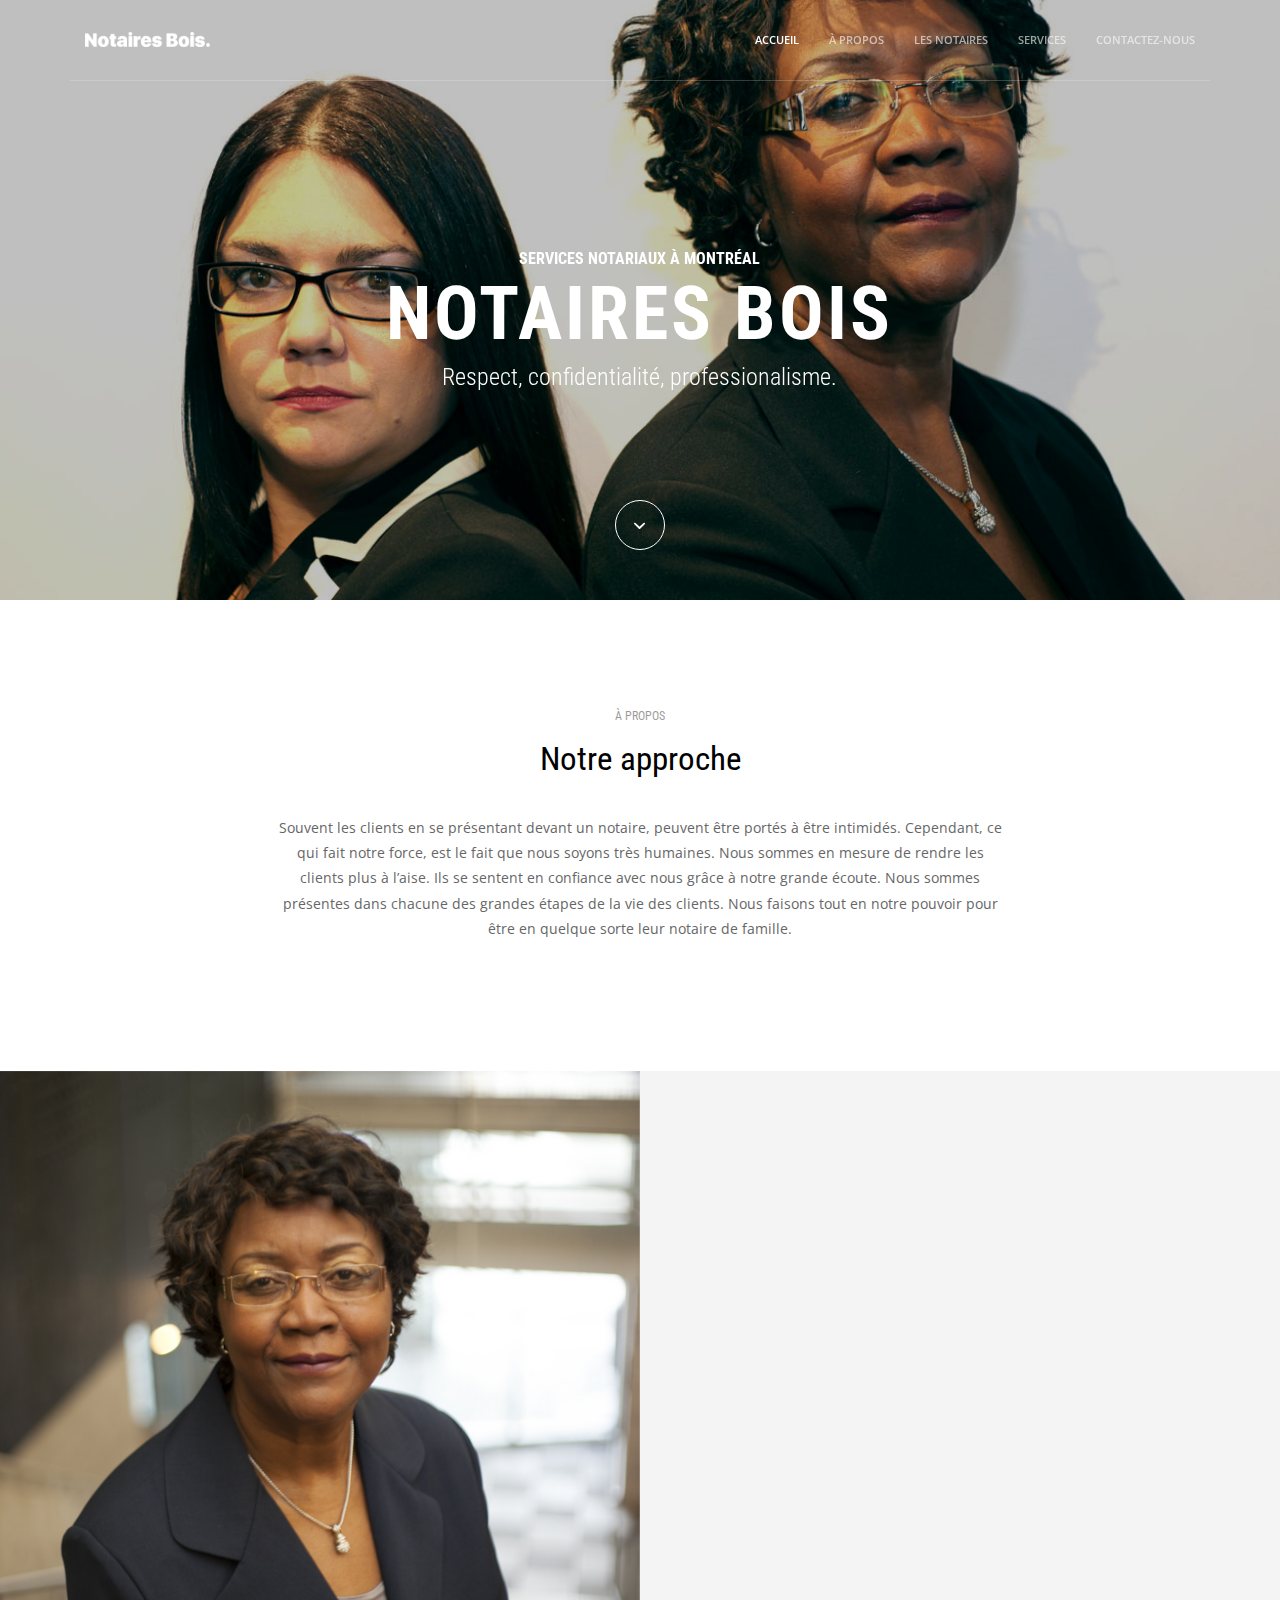
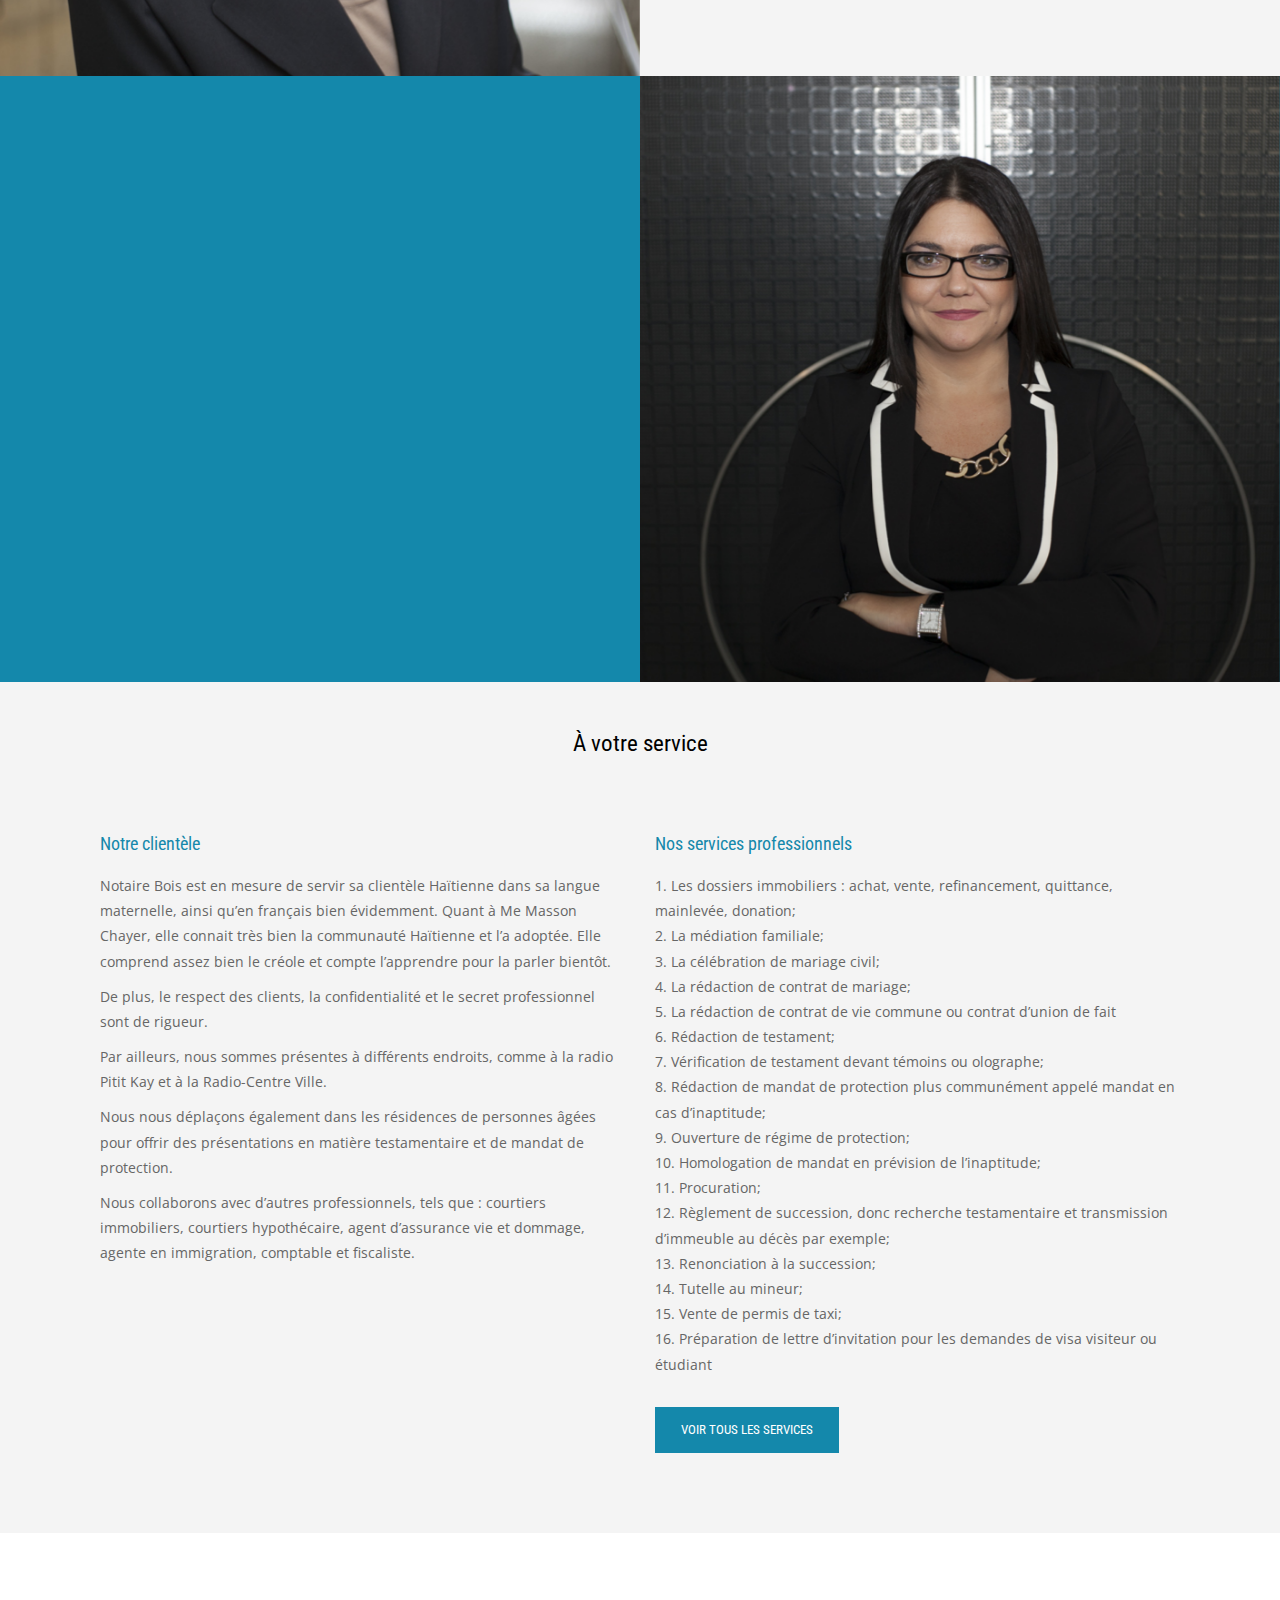
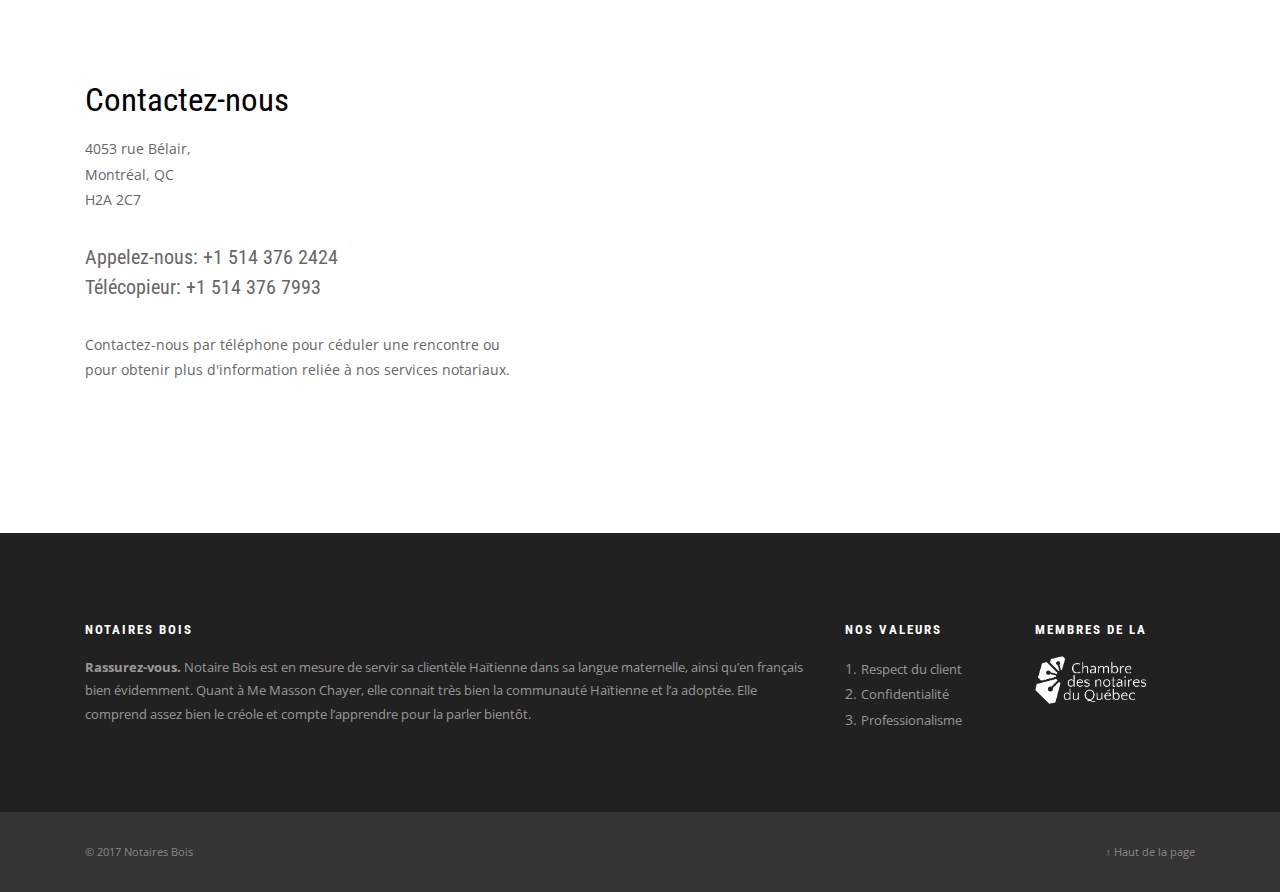
==== index.html @ 08f46fd6 "fixed typo" ====
<!DOCTYPE html>
<html lang="en">

<head>
    <meta charset="UTF-8" />
    <meta content="width=device-width,initial-scale=1.0,maximum-scale=1.0" name="viewport">
    <meta name="twitter:widgets:theme" content="light">
    <meta property="og:title" content="Your-Title-Here" />
    <meta property="og:type" content="website" />
    <meta property="og:image" content="Your-Image-Url" />
    <meta property="og:description" content="Your-Page-Description" />
    <title>Notaires Bois</title>
    <link rel="shortcut icon" type="image/x-icon" href="images/theme-mountain-favicon.ico">

    <!-- Font -->
    <link href='https://fonts.googleapis.com/css?family=Roboto+Condensed:300,400,700%7COpen+Sans:300,400,600,700' rel='stylesheet' type='text/css'>

    <!-- Css -->
    <link rel="stylesheet" href="css/core.min.css" />
    <link rel="stylesheet" href="css/summit.css" />
    <link rel="stylesheet" href="css/skin-travel-agency-one-page.css" />

    <!--[if lt IE 9]>
    	<script type="text/javascript" src="http://html5shiv.googlecode.com/svn/trunk/html5.js"></script>
    <![endif]-->

</head>

<body class="home-page">

    <!-- Overlay Navigation Menu -->
    <div class="overlay-navigation-wrapper one-page-nav" data-no-scrollbar data-animation="scale-in">
        <div class="overlay-navigation-scroll-pane">
            <div class="overlay-navigation-inner">
                <div class="v-align-middle">
                    <div class="overlay-navigation-header row collapse full-width">
                        <div class="column width-12">
                            <div class="navigation-hide overlay-nav-hide">
                                <a href="#">
                                    <span class="icon-cancel"></span>
                                </a>
                            </div>
                        </div>
                    </div>
                    <div class="row collapse full-width">
                        <div class="column width-12">
                            <nav class="overlay-navigation nav-block center">
                                <ul>
                                    <li class="current">
                                        <a href="#home" data-offset="0" class="scroll-link">Accueil</a>
                                    </li>
                                    <li>
                                        <a href="#about" data-offset="-60" class="scroll-link">À propos</a>
                                    </li>
                                    <li>
                                        <a href="#trips" data-offset="-180" class="scroll-link">Les notaires</a>
                                    </li>
                                    <li>
                                        <a href="#services" data-offset="-180" class="scroll-link">Services</a>
                                    </li>
                                    <li>
                                        <a href="#contact" data-offset="-80" class="scroll-link">Contactez-nous</a>
                                    </li>
                                </ul>
                            </nav>
                        </div>
                    </div>
                    <div class="overlay-navigation-footer row full-width center">
                        <div class="column width-12 no-padding">
                            <p class="copyright">&copy; 2017 Notaires Bois.</p>
                        </div>
                    </div>
                </div>
            </div>
        </div>
    </div>
    <!-- Overlay Navigation Menu End -->

    <div class="wrapper reveal-side-navigation">
        <div class="wrapper-inner">

            <!-- Header -->
            <header class="header header-fixed header-transparent header-fixed-on-mobile" data-sticky-threshold="100" data-bkg-threshold="window-height">
                <div class="header-inner">
                    <div class="row nav-bar">
                        <div class="column width-12 nav-bar-inner">
                            <div class="logo">
                                <div class="logo-inner">
                                    <a href="index.html"><img src="images/nb-logo-color.png" alt="Logo Notaire Bois" style="width:250px" /></a>
                                    <a href="index.html"><img src="images/nb-logo-white.png" alt="Logo Notaire Bois" style="width:250px" /></a>
                                </div>
                            </div>
                            <nav class="navigation nav-block secondary-navigation nav-right">
                                <ul>
                                    <li class="aux-navigation hide">
                                        <!-- Aux Navigation -->
                                        <a href="#" class="navigation-show overlay-nav-show nav-icon">
                                            <span class="icon-menu"></span>
                                        </a>
                                    </li>
                                </ul>
                            </nav>
                            <nav class="navigation nav-block primary-navigation nav-right">
                                <ul>
                                    <li class="current">
                                        <a href="#home" data-offset="0" class="scroll-link">Accueil</a>
                                    </li>
                                    <li>
                                        <a href="#about" data-offset="-60" class="scroll-link">À propos</a>
                                    </li>
                                    <li>
                                        <a href="#trips" data-offset="-60" class="scroll-link">Les notaires</a>
                                    </li>
                                    <li>
                                        <a href="#services" data-offset="-180" class="scroll-link">Services</a>
                                    </li>
                                    <li>
                                        <a href="#contact" data-offset="-80" class="scroll-link">Contactez-nous</a>
                                    </li>
                                </ul>
                            </nav>
                        </div>
                    </div>
                </div>
            </header>
            <!-- Header End -->

            <!-- Content -->
            <div class="content clearfix">

                <!-- Fullscreen Slider Section -->
                <section id="home" class="section-block featured-media tm-slider-parallax-container">
                    <div class="tm-slider-container full-width-slider" data-featured-slider data-parallax data-parallax-fade-out data-scale-under="960">
                        <ul class="tms-slides">
                            <li class="tms-slide" data-image data-force-fit data-overlay-bkg-color="#00000" data-overlay-bkg-opacity="0.25">
                                <div class="tms-content">
                                    <div class="tms-content-inner v-align-middle">
                                        <div class="row">
                                            <div class="column width-10 offset-1 pd-20 center">
                                                <h5 class="tms-caption text-uppercase weight-bold color-white mb-10" data-animate-in="preset:slideInDownShort;duration:900ms;delay:100ms;" data-no-scale>Services notariaux à Montréal</h5>
                                                <div class="clear"></div>
                                                <h1 class="tms-caption title-xlarge text-uppercase lspacing-medium weight-bold color-white mb-10" data-animate-in="preset:slideInDownShort;duration:900ms;delay:300ms;" data-no-scale>Notaires Bois</h1>
                                                <div class="clear"></div>
                                                <p class="tms-caption font-alt-1 text-medium weight-light color-white hide-on-mobile mb-30" data-animate-in="preset:slideInDownShort;duration:900ms;delay:500ms;" data-no-scale>Respect, confidentialité, professionalisme.</p>
                                            </div>
                                        </div>
                                    </div>
                                </div>
                                <div class="tms-caption" data-animate-in="preset:slideInUpShort;duration:1000ms;delay:1000ms;" data-x="center" data-y="bottom" data-offsety="50">
                                    <a href="#about" class="icon-circled icon-down-open-mini medium scroll-link border-white bkg-hover-theme color-white color-hover-white no-margins" data-offset="-60"></a>
                                </div>
                                <img data-src="images/jumbo2.jpg" data-retina src="images/blank.png" alt="" />
                            </li>
                        </ul>
                    </div>
                </section>
                <!-- Fullscreen Slider Section End -->

                <!-- About -->
                <section id="about">

                    <!-- Intro About -->
                    <div class="section-block pb-0">
                        <div class="row" style="padding-bottom:100px;">
                            <div class="column width-6 offset-3 center">
                                <h6 class="mb-20 opacity-04 text-uppercase">À propos</h6>
                                <h2 class="mb-40">Notre approche</h2>
                            </div>
                            <div class="column width-8 offset-2 center">
                                <p>Souvent les clients en se présentant devant un notaire, peuvent être portés à être intimidés. Cependant, ce qui fait notre force, est le fait que nous soyons très humaines. Nous sommes en mesure de rendre les clients plus à l’aise. Ils se sentent en confiance avec nous grâce à notre grande écoute. Nous sommes présentes dans chacune des grandes étapes de la vie des clients. Nous faisons tout en notre pouvoir pour être en quelque sorte leur notaire de famille.</p>
                            </div>
                        </div>
                    </div>
                    <!-- Intro About End -->

                </section>
                <!-- About End -->

                <!-- Trip Section -->
                <div id="trips">

                    <!-- Hero Notaire 1 -->
                    <section class="section-block hero-5 hero-5-1 clear-height show-media-column-on-mobile bkg-grey-ultralight">
                        <div class="media-column width-6 window-height background-none">
                            <div class="tm-slider-container content-slider window-height" data-animation="slide" data-nav-arrows="false" data-nav-keyboard="false" data-auto-advance data-auto-advance-interval="4000" data-progress-bar="false" data-speed="1000" data-scale-under="0" data-width="722">
                                <ul class="tms-slides">
                                    <li class="tms-slide" data-image data-force-fit data-as-bkg-image data-animation="slideLeftRight">
                                        <img data-src="images/notaire1.jpg" data-retina src="images/blank.png" alt="" />
                                    </li>
                                </ul>
                            </div>
                        </div>
                        <div class="row">
                            <div class="column width-5 offset-7">
                                <div class="hero-content split-hero-content">
                                    <div class="hero-content-inner left center-on-mobile horizon" data-animate-in="preset:fadeIn;duration:1300ms;" data-threshold="0.5">
                                        <h2 class="mb-40">Me Marie-Rhode Bois</h2>
                                        <p class="lead">Notaire</p>
                                        <p class="opacity-09">Notre étude a ouvert ses portes en 2005. Me Marie-Rhode Bois, a été la première notaire Haïtienne en pratique privée à servir sa communauté et en plus dans leur langue maternelle le Créole. Après avoir travaillé pendant plusieurs années comme secrétaire à Bell Canada, elle a complété un baccalauréat en droit et ensuite elle a obtenu son diplôme de droit notarial. Depuis lors, elle exerce comme notaire au 4053, de la rue Bélair à Montréal.</p>
                                        <a href="#contact" data-offset="-60" class="button scroll-link medium bkg-theme bkg-hover-charcoal color-white color-hover-white text-uppercase">Contactez</a>
                                    </div>
                                </div>
                            </div>
                        </div>
                    </section>
                    <!-- Hero Section 5 End -->

                    <!-- Hero Notaire 2 -->
                    <section class="section-block hero-5 hero-5-1 clear-height right show-media-column-on-mobile bkg-theme">
                        <div class="media-column width-6 window-height background-none">
                            <div class="tm-slider-container content-slider window-height" data-animation="slide" data-nav-arrows="false" data-nav-keyboard="false" data-auto-advance data-auto-advance-interval="4000" data-progress-bar="false" data-speed="1000" data-scale-under="0" data-width="722">
                                <ul class="tms-slides">
                                    <li class="tms-slide" data-image data-force-fit data-as-bkg-image data-animation="slideLeftRight">
                                        <img data-src="images/notaire2.jpg" data-retina src="images/blank.png" alt="" />
                                    </li>
                                </ul>
                            </div>
                        </div>
                        <div class="row">
                            <div class="column width-5">
                                <div class="hero-content split-hero-content">
                                    <div class="hero-content-inner left center-on-mobile horizon" data-animate-in="preset:fadeIn;duration:1300ms;" data-threshold="0.5">
                                        <div class="color-white">
                                            <h2 class="mb-40">Me Emilie Masson Chayer</h2>
                                            <p class="lead">Notaire</p>
                                        </div>
                                        <p class="color-white opacity-09">C’est en 2006 qu’Emilie Masson Chayer, alors technicienne juridique s’est jointe à l’équipe de l’étude de Me Marie-Rhode Bois. À cette époque, elle arrivait avec son bagage professionnel d’huissière de justice. Pendant qu’elle y travaillait à temps plein, elle a fait son baccalauréat en droit et a ensuite obtenu sa maîtrise en droit notarial. Depuis avril 2016, nous avons la chance d’avoir une seconde notaire Me Emilie Masson Chayer. </p>
                                        <a href="#contact" data-offset="-60" class="button scroll-link medium bkg-white bkg-hover-charcoal color-charcoal color-hover-white text-uppercase">Contactez</a>
                                    </div>
                                </div>
                            </div>
                        </div>
                    </section>
                    <!-- Hero Section 5 End -->


                </div>
                <!-- Trip Section End -->

                <!-- News -->
                <section id="services">

                    <!-- Content Inner -->
                    <div class="section-block content-inner pt-0 bkg-grey-ultralight" style="padding:50px 0 ;">
                        <div class="row">
                            <div class="column width-12 center">
                                <h3 class="mb-50">À votre service</h3>

                                <div class="column width-6 left">
                                    <section class="paragraphs">
                                        <h4>Notre clientèle</h4>
                                        <p>Notaire Bois est en mesure de servir sa clientèle Haïtienne dans sa langue maternelle, ainsi qu’en français bien évidemment. Quant à Me Masson Chayer, elle connait très bien la communauté Haïtienne et l’a adoptée. Elle comprend assez bien le créole et compte l’apprendre pour la parler bientôt. </p>
                                        <p>De plus, le respect des clients, la confidentialité et le secret professionnel sont de rigueur.</p>
                                        <p>Par ailleurs, nous sommes présentes à différents endroits, comme à la radio Pitit Kay et à la Radio-Centre Ville.</p>
                                        <p>Nous nous déplaçons également dans les résidences de personnes âgées pour offrir des présentations en matière testamentaire et de mandat de protection.</p>
                                        <p>Nous collaborons avec d’autres professionnels, tels que : courtiers immobiliers, courtiers hypothécaire, agent d’assurance vie et dommage, agente en immigration, comptable et fiscaliste.</p>
                                    </section>
                                </div>
                                <div class="column width-6 left">
                                    <section class="paragraphs">
                                        <h4>Nos services professionnels</h4>
                                        <ol>
                                            <li>Les dossiers immobiliers : achat, vente, refinancement, quittance, mainlevée, donation;</li>
                                            <li>La médiation familiale;</li>
                                            <li>La célébration de mariage civil;</li>
                                            <li>La rédaction de contrat de mariage;</li>
                                            <li>La rédaction de contrat de vie commune ou contrat d’union de fait</li>
                                            <li>Rédaction de testament;</li>
                                            <li>Vérification de testament devant témoins ou olographe;</li>
                                            <li>Rédaction de mandat de protection plus communément appelé mandat en cas d’inaptitude;</li>
                                            <li>Ouverture de régime de protection;</li>
                                            <li>Homologation de mandat en prévision de l’inaptitude;</li>
                                            <li>Procuration;</li>
                                            <li>Règlement de succession, donc recherche testamentaire et transmission d’immeuble au décès par exemple;</li>
                                            <li>Renonciation à la succession;</li>
                                            <li>Tutelle au mineur;</li>
                                            <li>Vente de permis de taxi;</li>
                                            <li>Préparation de lettre d’invitation pour les demandes de visa visiteur ou étudiant</li>
                                        </ol>
                                        <a href="services.html" class="button medium bkg-theme bkg-hover-charcoal color-white color-hover-white text-uppercase">Voir tous les services</a>

                                    </section>
                                </div>
                            </div>
                        </div>

                    </div>
                    <!-- Content Inner End -->

                </section>
                <!-- News End -->

                <!-- Contact -->
                <section id="contact">

                    <!-- Hero 5 Section -->
                    <div class="section-block hero-5 right show-media-column-on-mobile bkg-white">
                        <div class="media-column width-6">
                            <div class="map-container">
                                <iframe src="https://www.google.com/maps/embed?pb=!1m18!1m12!1m3!1d2793.2660807544826!2d-73.5912185844392!3d45.565087579102276!2m3!1f0!2f0!3f0!3m2!1i1024!2i768!4f13.1!3m3!1m2!1s0x4cc91eb0d2e6ed31%3A0xd48e4097ab80b9a2!2s4053+Rue+B%C3%A9lair%2C+Montr%C3%A9al%2C+QC+H2A!5e0!3m2!1sen!2sca!4v1484411640963" width="600" height="450" frameborder="0" style="border:0" allowfullscreen></iframe>
                            </div>

                        </div>
                        <div class="row">
                            <div class="column width-5">
                                <div class="hero-content split-hero-content">
                                    <div class="hero-content-inner left">
                                        <h2>Contactez-nous</h2>
                                        <p>4053 rue Bélair,
                                            <br>Montréal, QC
                                            <br>H2A 2C7</p>
                                        <p class="lead">Appelez-nous: +1 514 376 2424
                                            <br> Télécopieur: +1 514 376 7993</p>
                                        <p>Contactez-nous par téléphone pour céduler une rencontre ou pour obtenir plus d'information reliée à nos services notariaux.</p>
                                    </div>
                                </div>
                            </div>
                        </div>
                    </div>
                    <!-- Hero 5 Section End -->

                </section>
                <!-- Contact End -->

            </div>
            <!-- Content End -->

            <!-- Footer -->
            <footer class="footer">
                <div class="footer-top">
                    <div class="row flex">
                        <div class="column width-8">
                            <div class="widget">
                                <h4 class="widget-title weight-light">Notaires Bois</h4>
                                <p><strong>Rassurez-vous.</strong> Notaire Bois est en mesure de servir sa clientèle Haïtienne dans sa langue maternelle, ainsi qu’en français bien évidemment. Quant à Me Masson Chayer, elle connait très bien la communauté Haïtienne et l’a adoptée. Elle comprend assez bien le créole et compte l’apprendre pour la parler bientôt.
                                    <p>
                            </div>
                        </div>
                        <div class="column width-2">
                            <div class="widget">
                                <h4 class="widget-title">Nos valeurs</h4>
                                <ol>
                                    <li>
                                        <a href="#">Respect du client</a>
                                    </li>

                                    <li>
                                        <a href="#">Confidentialité</a>
                                    </li>
                                    <li>
                                        <a href="#">Professionalisme</a>
                                    </li>
                                </ol>
                            </div>
                        </div>
                        <div class="column width-2">
                            <div class="widget">
                                <h4 class="widget-title weight-light">Membres de la</h4>
                                <img src="images/logo1-white.png" style="width:111px" alt="logo-chambres-notaires-quebec" title="membres de la chambre des notaires du quebec">
                            </div>
                        </div>
                    </div>
                </div>
                <div class="footer-bottom">
                    <div class="row">
                        <div class="column width-12">
                            <div class="footer-bottom-inner center">
                                <p class="copyright pull-left clear-float-on-mobile">
                                    &copy; 2017 Notaires Bois
                                </p>
                                <a href="#" class="scroll-to-top pull-right" data-no-hide>&uarr; Haut de la page</a>
                            </div>
                        </div>
                    </div>
                </div>
            </footer>
            <!-- Footer End -->

        </div>
    </div>

    <!-- Js -->
    <script src="https://ajax.googleapis.com/ajax/libs/jquery/1.12.4/jquery.min.js"></script>
    <script src="js/timber.master.min.js"></script>

</body>

</html>
---- css/core.min.css ----
.wrapper-inner,body,html{max-width:100%}.row,.wrapper{width:100%}.column>:first-child,.row{margin-top:0}.overlay-navigation ul li a,.side-navigation ul li a{-webkit-tap-highlight-color:transparent;text-decoration:none;word-wrap:break-word}.page-fade-out,.side-navigation-wrapper,.thumbnail .overlay-info,.wrapper{-webkit-backface-visibility:hidden}.button:focus,.checkbox:focus+.checkbox-label,.radio:focus+.radio-label,.thumbnail>a,.thumbnail>span,a,button:focus,img,input:focus,p a,select:focus,textarea:focus{outline:0}#tml-caption,.tms-caption{-webkit-text-size-adjust:none;-moz-text-size-adjust:none;-ms-text-size-adjust:none}.tmh-perspective,.tms-perspective{perspective:800px}html{font-size:62.5%}body{padding:0;margin:0;background:#fff;color:#666;font-family:"Helvetica Neue",Helvetica,Helvetica,Arial,sans-serif;font-weight:400;font-style:normal;font-size:1.4rem;line-height:1.8;overflow-x:hidden!important;overflow-y:scroll;-webkit-text-size-adjust:none;-webkit-font-smoothing:antialiased;-moz-osx-font-smoothing:grayscale}.row,.wrapper,.wrapper-inner{margin-right:auto;margin-left:auto}.clear,.wrapper,.wrapper-inner{overflow:hidden}.page-fade-reset{opacity:1;-webkit-transition-duration:0s;transition-duration:0s}.page-fade-out{opacity:0;-webkit-transition-property:opacity;transition-property:opacity;-webkit-transition-duration:.5s;transition-duration:.5s}.row,body.boxed .wrapper-inner{max-width:114rem}.row{margin-bottom:0}.ie-browser .row{max-width:1140px}.row.full-width{max-width:100%}.row .row{width:auto;margin-right:-1.5rem;margin-left:-1.5rem}.column,[class*=content-grid] .grid-item{width:100%;padding-left:1.5rem;padding-right:1.5rem;float:left}.row.collapse>.column{padding-left:0;padding-right:0}.row.flex{height:auto;display:flex;flex-wrap:wrap}.row.flex.boxes>.column,.row.flex.boxes>.v-align-middle,.row.flex>.v-align-middle,.row.flex>.v-align-middle>.box{height:auto;display:inherit}.row.flex>.column>div{width:100%;flex-direction:column}.row.flex .row.flex{flex-direction:row}@media only screen and (min-width:768px){.row.flex .v-align-middle>:not(.box),.row.flex.boxes .v-align-middle>div>:not(.box){height:auto;margin-top:auto;margin-bottom:auto}.ie-browser:not(.webkit) .flex>.column{align-items:center}}.row.flex:after,.row.flex:before{content:"";display:none}.row.small{padding:3rem 0}.row.medium{padding:5rem 0}.row.large{padding:7rem 0}.row.xlarge{padding:9rem 0}.width-1{width:8.33333%}.width-2{width:16.66667%}.width-3{width:25%}.width-4{width:33.33333%}.width-5{width:41.66667%}.width-6{width:50%}.width-7{width:58.33333%}.width-8{width:66.66667%}.width-9{width:75%}.width-10{width:83.33333%}.width-11{width:91.66667%}.width-12{width:100%}.column[class*=push-],.column[class*=pull-]{position:relative}.push-1{left:8.33333%}.push-2{left:16.66667%}.push-3{left:25%}.push-4{left:33.33333%}.push-5{left:41.66667%}.push-6{left:50%}.push-7{left:58.33333%}.push-8{left:66.66667%}.push-9{left:75%}.push-10{left:83.33333%}.push-11{left:91.66667%}.pull-1{right:8.33333%}.pull-2{right:16.66667%}.pull-3{right:25%}.pull-4{right:33.33333%}.pull-5{right:41.66667%}.pull-6{right:50%}.pull-7{right:58.33333%}.pull-8{right:66.66667%}.pull-9{right:75%}.pull-10{right:83.33333%}.pull-11{right:91.66667%}.offset-1{margin-left:8.33333%}.offset-2{margin-left:16.66667%}.offset-3{margin-left:25%}.offset-4{margin-left:33.33333%}.offset-5{margin-left:41.66667%}.offset-6{margin-left:50%}.offset-7{margin-left:58.33333%}.offset-8{margin-left:66.66667%}.offset-9{margin-left:75%}.offset-10{margin-left:83.33333%}.offset-11{margin-left:91.66667%}.alpha{padding-left:0}.omega{padding-right:0}.clear{width:0;height:0;display:block;clear:both;visibility:hidden}.clearfix:after,.clearfix:before,.row:after,.row:before{height:0;content:".";display:block;overflow:hidden}.clearfix:after,.row:after{clear:both}.left{text-align:left}.right{text-align:right}.center,.navigation.nav-center>ul{text-align:center}.pull-left{float:left!important}.pull-right{float:right!important}.v-align-bottom{vertical-align:bottom!important}.v-align-top{vertical-align:top!important}.v-align-top .background-on-mobile{margin-top:-2rem}.v-align-bottom .background-on-mobile{margin-bottom:-2rem}.hide{display:none!important;visibility:hidden!important}.show{display:block!important;visibility:visible!important}.mobile .hide-on-mobile,.mobile .hide-on-mobile *{display:none!important;visibility:visible!important}.inline,[class*=border-].inline,[class*=bkg-].inline{width:auto!important;display:inline-block!important}.no-margins{margin:0!important}.no-margin-top{margin-top:0!important}.no-margin-right{margin-right:0!important}.no-margin-bottom{margin-bottom:0!important}.no-margin-left{margin-left:0!important}.no-padding{padding:0!important}.no-padding-top{padding-top:0!important}.no-padding-right{padding-right:0!important}.no-padding-bottom{padding-bottom:0!important}.no-padding-left{padding-left:0!important}.overflow-visible{overflow:visible!important}.no-scroll{overflow:hidden!important}.clear-height{height:auto!important}.prototype{font-size:1.1rem;line-height:3.5rem}.row.prototype .column:nth-child(odd){background:#f9f9f9}.row.prototype .column:nth-child(even){background:#eee}.nav-bar{width:100%;min-height:5rem}.nav-bar-inner{position:relative}.nav-bar .logo{height:5rem;line-height:5rem;float:left;margin-right:3rem}.nav-bar .logo img{margin-top:-4px}.nav-bar .logo-right{margin-left:3rem;margin-right:0;float:right}.nav-bar .logo.logo-center{float:none;margin:0 auto}.navigation.nav-left{float:left!important}.navigation.nav-left>ul>li:first-child>a{padding-left:0;margin-left:0}.navigation.nav-right{float:right!important;margin-left:2.5rem}.navigation.nav-right>ul>li:last-child>a{padding-right:0;margin-right:0}.navigation.nav-center{float:none!important;display:block}.navigation.nav-left{margin-right:2.5rem}.navigation:last-child{margin:0}.navigation .dropdown .button{width:auto}.navigation .button [class*=icon-]{margin-right:0}.navigation .dropdown-list,.navigation ul{padding:0;margin:0;list-style:none}.navigation ul li{margin:0;float:left;position:relative}.navigation ul li.contains-mega-sub-menu{position:inherit}.navigation.nav-center>ul>li{margin-left:-.4rem;float:none;display:inline-block!important;vertical-align:top}.navigation>ul>li>a{padding:0 1.5rem;background-color:rgba(0,0,0,0);line-height:5rem}.navigation .dropdown-list:not(.custom-content) li a,.navigation ul li a{font-size:1.1rem;color:#878787;text-decoration:none;display:block;word-wrap:break-word}.navigation .dropdown-list li>a:hover,.navigation ul li>a:hover{background:0 0;color:#fff}.navigation ul li:hover>.sub-menu{visibility:visible;opacity:1}.navigation .dropdown-list,.navigation .mega-sub-menu,.navigation .sub-menu{box-shadow:0 .2rem .2rem rgba(0,0,0,.3);opacity:0;visibility:hidden;z-index:101;line-height:1.8;position:absolute}.navigation ul li.current>a,.navigation ul li.current>a:hover{color:#fff}.navigation .dropdown-list,.navigation .sub-menu{width:18rem;text-align:left;background:#222;background:rgba(34,34,34,1);border:none;border-radius:0}.navigation .dropdown-list li,.navigation .sub-menu li{background:0 0;border-bottom:1px solid #303030;float:none}.navigation .dropdown-list.custom-content{width:auto;min-width:25rem;padding:2rem}.navigation .dropdown.pull-right .dropdown-list,.navigation>ul>li.sub-menu-right .sub-menu,.navigation>ul>li:last-child>.sub-menu{right:0}.navigation .sub-menu ul{top:0;left:18rem}.navigation>ul>li.sub-menu-right .sub-menu ul,.navigation>ul>li:last-child>.sub-menu ul{right:18rem;left:auto}.navigation .dropdown-list:not(.custom-content) li a,.navigation .sub-menu:not(.custom-content) li a{padding:1.2rem 1.5rem}.navigation .dropdown-list li a,.navigation .sub-menu li a{color:#666}.navigation .dropdown-list li:last-child,.navigation .sub-menu li:last-child{border-bottom:none}.navigation .mega-sub-menu{padding:2rem 0;margin-left:0;margin-right:0;background:#222;background:rgba(34,34,34,1);display:block;left:1.5rem;right:1.5rem}.navigation .mega-sub-menu>li:not(.column){width:33.33333%}.navigation .mega-sub-menu>li{padding:0 2rem;text-align:left;float:left;border-right:1px solid #303030}.navigation .mega-sub-menu>li>a{background:0 0;font-weight:700;padding:0 1.5rem .7rem;font-size:1.2rem;line-height:1.8;text-transform:uppercase}.navigation .mega-sub-menu>li:hover>a{background:0 0}.navigation .mega-sub-menu>li:last-child{border-right:none}.navigation .mega-sub-menu ul li p{padding:0 1.5rem .7rem;font-size:1.2rem;margin-bottom:0}.navigation .mega-sub-menu li.content-column ul li,.navigation .mega-sub-menu ul li a{padding:.6rem 1.5rem}.navigation .mega-sub-menu ul li.current>a{color:#fff}.navigation .mega-sub-menu ul li:hover>a{background:#333}.navigation .mega-sub-menu li ul>li{float:none}.navigation .mega-sub-menu li.content-column ul li a{padding:0}.navigation ul li:hover>.mega-sub-menu{visibility:visible;opacity:1}.navigation .sub-menu li.contains-sub-menu>a:after,.navigation.sub-menu-indicator>ul>li.contains-mega-sub-menu>a:after,.navigation.sub-menu-indicator>ul>li.contains-sub-menu>a:after{font-family:icomoon;font-size:inherit;font-style:normal;font-weight:400;font-variant:normal;text-transform:none;line-height:inherit;display:inline-block;position:absolute}.navigation.sub-menu-indicator>ul>li.contains-mega-sub-menu,.navigation.sub-menu-indicator>ul>li.contains-sub-menu{padding-right:1.2rem}.navigation.sub-menu-indicator>ul>li.contains-mega-sub-menu>a:after,.navigation.sub-menu-indicator>ul>li.contains-sub-menu>a:after{margin-left:.5rem;content:"\e63e"}.navigation .sub-menu li.contains-sub-menu>a{padding-right:2.2rem}.navigation .sub-menu li.contains-sub-menu>a:after{right:.8rem;content:"\e640"}.navigation .mega-sub-menu,.navigation .sub-menu{-webkit-transition-property:-webkit-transform,opacity,visibility,border-color;transition-property:transform,opacity,visibility,border-color;-webkit-transition-duration:.4s;transition-duration:.4s}.navigation ul li a{-webkit-transition-property:background,border-color,color,line-height;transition-property:background,border-color,color,line-height;-webkit-transition-duration:.5s;transition-duration:.5s}.aux-navigation{display:none}.navigation-hide,.navigation-show{width:4.4rem;height:4.4rem;text-align:center;float:right}.navigation-hide a,.navigation-show a{height:4.4rem;text-align:center;display:block}.navigation-hide span,.navigation-show span{width:100%;line-height:4.4rem}.navigation-show a{color:#666}.navigation-show a:hover{color:#fff}.navigation-hide{position:relative;z-index:10}.navigation-hide a{color:#666}.navigation-hide a:hover{color:#fff}.mobile .logo.logo-center{float:left}.mobile header .navigation:not(.secondary-navigation){display:none!important}.mobile .aux-navigation{display:table!important;visibility:visible}.reveal-side-navigation>div:after{position:absolute;top:0;right:0;width:0;height:0;background:rgba(0,0,0,0);content:'';opacity:0;z-index:110;-webkit-transition:opacity .3s,width 0s,height 0s;transition:opacity .3s,width 0s,height 0s}.inactive.reveal-side-navigation>div:after{width:100%;height:100%;opacity:1;-webkit-transition:opacity .3s;transition:opacity .3s}.element-reveal-left{-webkit-transform:translate3d(35rem,0,0);transform:translate3d(35rem,0,0)}.element-reveal-right{-webkit-transform:translate3d(-35rem,0,0);transform:translate3d(-35rem,0,0)}.side-navigation-inner,.side-navigation-wrapper{width:35rem}.side-navigation-wrapper{height:100%;padding:0;background:#292929;box-shadow:inset -7px 0 9px -7px rgba(0,0,0,.6);overflow-y:scroll;visibility:hidden;position:fixed;left:0;right:auto;-webkit-transform:translate3d(-100%,0,0);transform:translate3d(-100%,0,0)}.side-navigation-wrapper.active{visibility:visible}.side-navigation-wrapper.enter-right{text-align:left;box-shadow:inset 7px 0 9px -7px rgba(0,0,0,.6);right:0;left:auto;-webkit-transform:translate3d(100%,0,0);transform:translate3d(100%,0,0)}.side-navigation-wrapper.no-scrollbar{overflow:hidden}.no-scrollbar .side-navigation-scroll-pane{height:100%;overflow-x:hidden;overflow-y:scroll;position:absolute;left:0}.no-scrollbar .side-navigation-scroll-pane::-webkit-scrollbar{display:none}.side-navigation-inner{min-height:100%;position:relative}.side-navigation-wrapper.no-transition-reset{-webkit-transform:translate3d(0,0,0);transform:translate3d(0,0,0)}.side-navigation-wrapper.slide-in-reset{z-index:104}.element-reveal-left.slide-in,.element-reveal-right.slide-in,.side-navigation-wrapper.slide-in{-webkit-transform:translate3d(0,0,0);transform:translate3d(0,0,0)}.side-navigation-wrapper.push-in-reset{-webkit-transform:translate3d(-60%,0,0);transform:translate3d(-60%,0,0)}.side-navigation-wrapper.enter-right.push-in-reset{-webkit-transform:translate3d(60%,0,0);transform:translate3d(60%,0,0)}.side-navigation-wrapper.enter-right.push-in,.side-navigation-wrapper.enter-right.reveal-reset,.side-navigation-wrapper.push-in,.side-navigation-wrapper.reveal-reset{-webkit-transform:translate3d(0,0,0);transform:translate3d(0,0,0)}.side-navigation-wrapper.enter-right.scale-in-reset,.side-navigation-wrapper.scale-in-reset{-webkit-transform:translate3d(0,0,0) scale(.9);transform:translate3d(0,0,0) scale(.9)}.side-navigation-wrapper.enter-right.scale-in,.side-navigation-wrapper.scale-in{-webkit-transform:translate3d(0,0,0) scale(1);transform:translate3d(0,0,0) scale(1)}.reveal-side-navigation,.side-navigation-wrapper{-webkit-transition:-webkit-transform 550ms,visibility 0s;transition:transform 550ms,visibility 0s}.side-navigation-wrapper.hide{visibility:hidden;left:-35rem}.side-navigation-wrapper.enter-right.hide{right:-35rem}.element-show-left{left:35rem}.element-show-right{left:-35rem}.element-show-left,.element-show-right{position:relative!important}.side-navigation{width:100%}.side-navigation:after,.side-navigation:before{content:".";display:block;height:0;overflow:hidden;clear:both}.side-navigation ul{padding:0;margin:0;list-style:none}.side-navigation ul li{width:100%;display:block;margin-bottom:0}.side-navigation>ul>li>a{padding:1.3rem 4rem}.side-navigation ul li a{font-size:1.2rem;line-height:1;color:#999;display:block;-webkit-transition-property:background,color;transition-property:background,color;-webkit-transition-duration:.3s;transition-duration:.3s}.side-navigation ul li a:hover,.side-navigation ul li.current>a:hover{color:#fff}.side-navigation ul li.current>a{color:#fff;font-weight:700}.side-navigation .sub-menu:not(.custom-content) a{padding:1.1rem 4rem 1.1rem 5.5rem}.side-navigation.center .sub-menu:not(.custom-content) a{padding:1.1rem 4rem}.side-navigation .sub-menu .sub-menu a{padding-left:7rem}.side-navigation ul li:hover>.sub-menu{opacity:1}.side-navigation .sub-menu{overflow:hidden;height:0;-webkit-transition-property:height;transition-property:height;-webkit-transition-duration:.3s;transition-duration:.3s}.overlay-navigation-inner,.overlay-navigation-wrapper{width:100vw}.overlay-navigation-wrapper{width:100vw;height:100%;min-height:100%;background-color:rgba(0,0,0,.8);overflow-y:scroll;visibility:hidden;position:fixed;top:-100%;z-index:101;-webkit-transition:-webkit-transform 550ms,opacity 550ms;transition:transform 550ms,opacity 550ms}.overlay-navigation-wrapper.active{visibility:visible;top:0!important}.overlay-navigation-wrapper.no-scrollbar{overflow:hidden}.overlay-navigation-scroll-pane{height:100%}.no-scrollbar .overlay-navigation-scroll-pane{overflow-x:hidden;overflow-y:scroll;position:absolute;left:0}.no-scrollbar .overlay-navigation-scroll-pane::-webkit-scrollbar{display:none}.overlay-navigation-inner{height:100%;display:table;position:relative}.overlay-navigation-inner .v-align-middle{min-height:100%;display:table-cell;vertical-align:middle}.overlay-navigation-wrapper.no-transition-reset{-webkit-transform:translate3d(0,0,0);transform:translate3d(0,0,0)}.overlay-navigation-wrapper.fade-in-reset{opacity:0}.overlay-navigation-wrapper.fade-in{opacity:1}.overlay-navigation-wrapper.slide-in-reset{-webkit-transform:translate3d(-100%,0,0);transform:translate3d(-100%,0,0);opacity:0}.overlay-navigation-wrapper.enter-top.slide-in-reset{-webkit-transform:translate3d(0,-100%,0);transform:translate3d(0,-100%,0);opacity:0}.overlay-navigation-wrapper.enter-right.slide-in-reset{-webkit-transform:translate3d(100%,0,0);transform:translate3d(100%,0,0);opacity:0}.overlay-navigation-wrapper.enter-bottom.slide-in-reset{-webkit-transform:translate3d(0,100%,0);transform:translate3d(0,100%,0);top:100%;opacity:0}.overlay-navigation-wrapper.enter-bottom.slide-in,.overlay-navigation-wrapper.enter-right.slide-in,.overlay-navigation-wrapper.enter-top.slide-in,.overlay-navigation-wrapper.slide-in{-webkit-transform:translate3d(0,0,0);transform:translate3d(0,0,0);opacity:1}.overlay-navigation-wrapper.scale-in-reset{-webkit-transform:translate3d(0,0,0) scale(.8);transform:translate3d(0,0,0) scale(.8);opacity:0}.overlay-navigation-wrapper.scale-in{-webkit-transform:translate3d(0,0,0) scale(1);transform:translate3d(0,0,0) scale(1);opacity:1}.overlay-navigation{max-width:30rem;margin-left:auto;margin-right:auto}.overlay-navigation:after,.overlay-navigation:before{content:".";display:block;height:0;overflow:hidden;clear:both}.overlay-navigation ul{padding:0;margin:0;list-style:none}.overlay-navigation ul li{width:100%;display:block;margin-bottom:0}.overlay-navigation>ul>li>a{padding:.6rem 0}.overlay-navigation ul li a{font-size:1.2rem;line-height:1.5;color:#878787;display:block;-webkit-transition-property:background,color;transition-property:background,color;-webkit-transition-duration:.3s;transition-duration:.3s}.overlay-navigation ul li a:hover,.overlay-navigation ul li.current>a:hover{color:#fff}.overlay-navigation ul li.current>a{color:#fff;font-weight:700}.overlay-navigation .sub-menu:not(.custom-content) a{padding:1.1rem 4rem 1.1rem 5.5rem}.overlay-navigation.center .sub-menu:not(.custom-content) a{padding:1.1rem 4rem}.overlay-navigation .sub-menu a{color:#666}.overlay-navigation .sub-menu .sub-menu a{padding-left:7rem}.overlay-navigation ul li:hover>.sub-menu{opacity:1}.overlay-navigation .sub-menu{overflow:hidden;height:0;-webkit-transition-property:height,border-color;transition-property:height,border-color;-webkit-transition-duration:.3s;transition-duration:.3s}.thumbnail video,img{height:auto;max-width:100%}img{display:inline-block;vertical-align:middle;border:none}.thumbnail.pull-left,img.pull-left{margin:0 1.5rem 1rem 0}.thumbnail.pull-right,img.pull-right{margin:0 0 1.5rem 1rem}.thumbnail{margin-bottom:3rem;position:relative;overflow:hidden}.thumbnail.rounded,img.rounded{border-radius:50%}.thumbnail video{width:100%;position:relative;z-index:1}.thumbnail video+img{position:absolute;top:0;z-index:0}.thumbnail:hover{transform:none!important;transition:none!important}.caption-below{width:100%;padding:1rem 1.5rem;font-size:1.2rem;font-style:italic;border:1px solid #eee;float:left}.overlay-info,.thumbnail>a,.thumbnail>span{border:none;left:0;width:100%;height:100%;top:0}.thumbnail .caption-over-outer{width:100%;height:100%;padding:2rem;display:table;opacity:0;position:absolute;bottom:0;z-index:2}.thumbnail .caption-over-inner{width:100%;height:100%;display:table-cell;vertical-align:middle}.thumbnail .caption-over-inner :first-child{margin-top:0}.thumbnail .caption-over-inner :last-child{margin-bottom:0}.thumbnail>a,.thumbnail>span{float:left;display:block;overflow:hidden;position:relative}.overlay-info{padding:0;margin:0;color:#fff;background:#000;background:rgba(0,0,0,.5);text-align:center;opacity:0;position:absolute;z-index:1}a.overlay-info:hover{color:#fff}.overlay-info>div,.overlay-info>span{width:100%;height:100%;padding:1.5rem;font-size:1.2rem;font-style:normal;display:table}.overlay-info>div>div,.overlay-info>span>span{display:table-cell;text-align:center;vertical-align:middle}.fill-background{background-repeat:no-repeat;background-position:center center;-webkit-background-size:cover;background-size:cover}.overlay-info.left>span>span{text-align:left}.overlay-info.right>span>span{text-align:right}.overlay-info.v-align-top>div>div,.overlay-info.v-align-top>span>span,.thumbnail .caption-over-inner.v-align-top{vertical-align:top}.overlay-info.v-align-bottom>div>div,.overlay-info.v-align-bottom>span>span,.thumbnail .caption-over-inner.v-align-bottom{vertical-align:bottom}.thumbnail .overlay-info{width:100.1%;line-height:1;opacity:0;-webkit-transform:translateZ(0);transform:translateZ(0)}.overlay-fade-img-scale-in .overlay-info,.overlay-fade-img-scale-out .overlay-info,.overlay-fade-out .overlay-info,.thumbnail:hover .overlay-info{opacity:1}.thumbnail:hover .overlay-info,.thumbnail:hover img{-webkit-transform:translate3d(0,0,0) rotate3d(1,1,1,0deg) scale3d(1,1,1);transform:translate3d(0,0,0) rotate3d(1,1,1,0deg) scale3d(1,1,1)}.overlay-fade-img-scale-in:hover .overlay-info,.overlay-fade-img-scale-out:hover .overlay-info,.overlay-fade-out:hover .overlay-info{opacity:0}.overlay-slide-in-top .overlay-info{opacity:0;-webkit-transform:translate3d(0,-100%,0);transform:translate3d(0,-100%,0)}.overlay-slide-in-right .overlay-info{opacity:0;-webkit-transform:translate3d(100%,0,0);transform:translate3d(100%,0,0)}.overlay-slide-in-bottom .overlay-info{opacity:0;-webkit-transform:translate3d(0,100%,0);transform:translate3d(0,100%,0)}.overlay-slide-in-left .overlay-info{opacity:0;-webkit-transform:translate3d(-100%,0,0);transform:translate3d(-100%,0,0)}.overlay-scale-in .overlay-info{opacity:0;-webkit-transform:scale3d(.1,.1,1);transform:scale3d(.1,.1,1)}.overlay-rotate-in .overlay-info{opacity:0;-webkit-transform:rotate3d(.1,.1,1,-180deg);transform:rotate3d(.1,.1,1,-180deg)}.overlay-img-slide-right .overlay-info{opacity:1;-webkit-transform:translate3d(-100%,0,0);transform:translate3d(-100%,0,0)}.overlay-img-slide-right:hover img{-webkit-transform:translate3d(100%,0,0);transform:translate3d(100%,0,0)}.overlay-img-slide-left .overlay-info{opacity:1;-webkit-transform:translate3d(100%,0,0);transform:translate3d(100%,0,0)}.overlay-img-slide-left:hover img{-webkit-transform:translate3d(-100%,0,0);transform:translate3d(-100%,0,0)}.overlay-img-slide-down .overlay-info{opacity:1;-webkit-transform:translate3d(0,-100%,0);transform:translate3d(0,-100%,0)}.overlay-img-slide-down:hover img{-webkit-transform:translate3d(0,100%,0);transform:translate3d(0,100%,0)}.overlay-img-slide-up .overlay-info{opacity:1;-webkit-transform:translate3d(0,100%,0);transform:translate3d(0,100%,0)}.overlay-img-slide-up:hover img{-webkit-transform:translate3d(0,-100%,0);transform:translate3d(0,-100%,0)}.img-scale-in:hover img,.img-scale-out img,.overlay-fade-img-scale-in:hover img,.overlay-fade-img-scale-out img,.overlay-img-scale-in:hover img{opacity:1;-webkit-transform:scale3d(1.2,1.2,1);transform:scale3d(1.2,1.2,1)}.overlay-img-scale-in .overlay-info{-webkit-transform:scale3d(.4,.4,1);transform:scale3d(.4,.4,1)}[class*=content-grid] .grid-item{margin:0 0 3rem;float:left}[class*=content-grid] .thumbnail{float:none}.content-grid-1 .grid-item{width:100%}.content-grid-2 .grid-item{width:50%}.content-grid-3 .grid-item{width:33.33333%}.content-grid-4 .grid-item{width:25%}.content-grid-5 .grid-item{width:20%}.content-grid-6 .grid-item{width:16.66667%}.row [class*=content-grid-].no-margins,[class*=content-grid-].no-margins{margin-right:0!important;margin-left:0!important}[class*=content-grid-].no-margins .grid-item{padding:0!important;margin:0!important}.text-column{margin-bottom:3rem}.text-column>:last-child{margin-bottom:0}.feature-column-group .feature-column{padding:7rem;margin-bottom:0}.feature-column{margin-bottom:3rem}.feature-column>:last-child{margin-bottom:0}.feature-column .feature-icon{font-size:3rem;margin-bottom:2rem;display:inline-block;position:relative}.feature-column.left .feature-icon{float:left}.feature-text.left{padding-left:5rem}.feature-column.right .feature-text{padding-right:5rem;padding-left:0}.feature-text :first-child{margin-top:0}.feature-column.small .feature-icon{font-size:2rem}.feature-column.left.small .feature-text{padding-left:4rem}.feature-column.left.small .icon-boxed,.feature-column.left.small .icon-circled{width:5.8rem;height:5.8rem;line-height:5.8rem}.feature-column.left.small .icon-boxed+.feature-text,.feature-column.left.small .icon-circled+.feature-text{padding-left:9rem}.feature-column.right.small .feature-text{padding-right:4rem;padding-left:0}.feature-column.right.small .icon-boxed+.feature-text,.feature-column.right.small .icon-circled+.feature-text{padding-right:9rem;padding-left:0}.feature-colum.mediumn .feature-icon{font-size:3rem}.feature-column.left.medium .feature-text{padding-left:5rem}.feature-column.medium .icon-boxed,.feature-column.medium .icon-circled{width:6.6rem;height:6.6rem;line-height:6.6rem}.feature-column.large .feature-icon,.feature-column.large .icon-boxed,.feature-column.large .icon-circled{width:7.4rem;height:7.4rem;line-height:7.4rem}.feature-column.left .icon-boxed+.feature-text,.feature-column.left .icon-circled+.feature-text,.feature-column.left.medium .icon-boxed+.feature-text,.feature-column.left.medium .icon-circled+.feature-text{padding-left:9.8rem}.feature-column.right .icon-boxed+.feature-text,.feature-column.right .icon-circled+.feature-text,.feature-column.right.medium .icon-boxed+.feature-text,.feature-column.right.medium .icon-circled+.feature-text{padding-right:9.8rem;padding-left:0}.feature-column.large .feature-icon{font-size:4rem}.feature-column.left.large .feature-text{padding-left:6rem}.feature-column.left.large .icon-boxed+.feature-text,.feature-column.left.large .icon-circled+.feature-text{padding-left:10.6rem}.feature-column.right.large .icon-boxed+.feature-text,.feature-column.right.large .icon-circled+.feature-text{padding-right:10.6rem;padding-left:0}.feature-column.xlarge .feature-icon{font-size:5rem}.feature-column.left.xlarge .feature-text{padding-left:7rem}.feature-column.xlarge .icon-boxed,.feature-column.xlarge .icon-circled{width:9rem;height:9rem;line-height:9rem}.feature-column.left.xlarge .icon-boxed+.feature-text,.feature-column.left.xlarge .icon-circled+.feature-text{padding-left:12.2rem}.feature-column.right.xlarge .icon-boxed+.feature-text,.feature-column.right.xlarge .icon-circled+.feature-text{padding-right:12.2rem;padding-left:0}.feature-column.right .feature-icon{float:right;margin:0 auto 2rem}.feature-column.center .feature-icon{display:inline-block;float:none;margin:0 auto 2rem}.feature-column.center .feature-icon+.feature-text{padding-left:0;padding-right:0}@media only screen and (max-width:768px){.feature-column.center-on-mobile .feature-icon{display:inline-block;float:none;margin:0 auto 2rem}.feature-column.center-on-mobile .feature-icon+.feature-text{padding-left:0;padding-right:0}}input{line-height:normal}input,textarea{width:100%;padding:1.3rem 2.5rem;margin:0 0 1.5rem}.button+.button,.checkbox-label~.checkbox-label,.radio-label~.radio-label,button+button,label.pull-right{margin-left:1rem}input[type=submit]{width:auto}.disabled,input:disabled,select:disabled,textarea:disabled{opacity:.6;cursor:default}.checkbox:disabled,.radio:disabled{opacity:0;cursor:default}.form-element,textarea{background:#f9f9f9;font-size:1.3rem;color:#666;line-height:1.4;border:1px solid #eee;border-radius:0;-webkit-appearance:none;-moz-appearance:none;appearance:none}.form-element:focus,textarea:focus{background:#fff;color:#333;border:1px solid #ccc;box-shadow:0 0 .2rem 0 rgba(0,0,0,.2)}textarea{min-width:10rem;min-height:20rem}.textarea-no-resize{resize:none}label{margin-bottom:.8rem;color:#666;font-size:1.2rem;display:block}label.pull-left,label.pull-right{margin-bottom:0;padding:1.4rem 0;line-height:normal;float:left}label.pull-left{margin-right:1rem}label.emphasized{color:#666;font-size:1.2rem;font-weight:700}select{width:100%;background:0 0;border:0;border-radius:0;color:inherit;font-size:inherit;-webkit-appearance:none;-moz-appearance:none;appearance:none}.form-select{width:100%;padding:0!important;position:relative}.form-select select{width:100%;padding:1.3rem 2.5rem}.form-select:after{font-family:icomoon;font-size:1.5rem;content:"\e63e";pointer-events:none;position:absolute;top:1.3rem;right:2rem}input[type=checkbox]{-webkit-appearance:checkbox;-moz-appearance:checkbox;appearance:checkbox}.checkbox,.radio{opacity:0;position:absolute}.checkbox,.checkbox-label,.radio,.radio-label{margin-bottom:2rem;display:inline-block;vertical-align:middle;cursor:pointer}.checkbox:disabled+.checkbox-label,.checkbox:disabled+.checkbox-label:before,.radio:disabled+.radio-label,.radio:disabled+.radio-label:before{opacity:.6}.checkbox-label,.radio-label{color:#666;position:relative}.checkbox+.checkbox-label:before,.radio+.radio-label:before{width:2rem;height:2rem;line-height:2rem;margin-right:1rem;display:inline-block;vertical-align:middle;background:#f9f9f9;border:1px solid #eee;content:'';font-family:icomoon;text-align:center}.checkbox:checked+.checkbox-label,.radio:checked+.radio-label{opacity:1}.checkbox:checked+.checkbox-label:before{content:'\e63a';background:#fff;color:#666}.radio:checked+.radio-label:before{background:#666;box-shadow:inset 0 0 0 4px #fff}.checkbox.rounded+.checkbox-label:before,.form-element.rounded,textarea.rounded{border-radius:.3rem}.radio+.radio-label:before{border-radius:50%}.form-element.pill{border-radius:10.5rem}@media only screen and (min-width:768px){.merged-form-elements .column:first-child{padding-right:0}.merged-form-elements .column:last-child{padding-left:0}.merged-form-elements .column+.column{padding:0}.merged-form-elements .column .form-element{border-top-right-radius:0;border-bottom-right-radius:0}.merged-form-elements .column+.column .form-element{border-radius:0}.merged-form-elements .column:last-child .button{width:100%;border-top-left-radius:0;border-bottom-left-radius:0}}.form-element.small{padding:1rem 1.5rem;font-size:1.1rem}.form-element.small select{padding:1rem 3.5rem 1rem 1.5rem;font-size:1.1rem}.form-select.small:after{top:.8rem;right:1rem}.checkbox.small+.checkbox-label:before,.radio.small+.radio-label:before{width:1.6rem;height:1.6rem;line-height:1.6rem}.checkbox.small+.checkbox-label,.radio.small+.radio-label{font-size:1.1rem}.form-element.medium{padding:1.3rem 2.5rem}.form-element.medium select{padding:1.3rem 4.5rem 1.3rem 2.5rem}.form-element.large{padding:1.6rem 3rem;font-size:1.4rem}.form-element.large select{padding:1.6rem 5rem 1.6rem 3rem;font-size:1.4rem}.form-select.large:after{top:1.7rem;right:2.5rem}.checkbox.large+.checkbox-label:before,.radio.large+.radio-label:before{width:2.4rem;height:2.4rem;line-height:2.4rem}.checkbox.large+.checkbox-label,.radio.large+.radio-label{font-size:1.4rem}.form-element.xlarge{padding:1.9rem 3.5rem;font-size:1.5rem}.form-element.xlarge select{padding:1.9rem 5.5rem 1.9rem 3.5rem;font-size:1.5rem}.form-select.xlarge:after{top:2rem;right:3rem}.checkbox.xlarge+.checkbox-label:before,.radio.xlarge+.radio-label:before{width:2.7rem;height:2.7rem;line-height:2.7rem}.checkbox.xlarge+.checkbox-label,.radio.xlarge+.radio-label{font-size:1.5rem}div[contenteditable=true]{background:#f9f9f9;color:#666;border:1px solid #eee;padding:1.3rem 2.5rem}div[contenteditable=true]:focus{background:#fff;color:#333;border:1px solid #ccc;box-shadow:0 0 .2rem 0 rgba(0,0,0,.2);outline:0}div[contenteditable=true].small{padding:1rem 1.5rem;font-size:1rem}div[contenteditable=true].medium{padding:1.3rem 2.5rem}div[contenteditable=true].large{padding:1.6rem 3rem;font-size:1.4rem}div[contenteditable=true].xlarge{padding:1.9rem 3.5rem;font-size:1.5rem}.button-group{margin-bottom:3rem}.button,button{padding:1.3rem 2.5rem;margin:0 0 1rem;font-family:inherit;font-size:1.3rem;color:#666;background-color:#eee;border:1px solid #eee;font-weight:400;vertical-align:top;display:inline-block;cursor:pointer;-webkit-appearance:none;-moz-appearance:none;appearance:none}.button,.navigation .dropdown-list .button,.navigation .dropdown-list button,.navigation .mega-sub-menu .button,.navigation .mega-sub-menu button,.navigation .sub-menu .button,.navigation .sub-menu button,button{line-height:1.4}.button:hover,button:hover{text-decoration:none;color:#666;background-color:#d0d0d0;border-color:#d0d0d0}.button.small,button.small{padding:1rem 1.5rem;font-size:1.1rem!important}.button.medium,button.medium{padding:1.3rem 2.5rem;font-size:1.3rem!important}.button.large,button.large{padding:1.6rem 3rem;font-size:1.4rem!important}.button.xlarge,button.xlarge{padding:1.9rem 3.5rem;font-size:1.5rem!important}.button [class*=icon-].left,button [class*=icon-].left{margin-right:.5rem}.button [class*=icon-].right,button [class*=icon-].right{margin-left:.5rem}.button-content{display:inline-block}.button-content *{display:block}input[type=submit]::-moz-focus-inner{border:0!important}.button.rounded,button.rounded{border-radius:.3rem}.button.pill,button.pill{border-radius:10.5rem}.button.shadow,button.shadow{-webkit-box-shadow:0 .1rem .2rem 0 rgba(0,0,0,.5);-moz-box-shadow:0 .1rem .2rem 0 rgba(0,0,0,.5);box-shadow:0 .1rem .2rem 0 rgba(0,0,0,.5)}.button.hard-shadow,button.hard-shadow{border-bottom:3px solid rgba(0,0,0,.15)}.button.disabled,.button.disabled:hover,button.disabled,button.disabled:hover{background-color:#f9f9f9;border-color:#eee}.button.disabled,button.disabled{cursor:default;color:#ccc}.button-nav{padding:0;margin:0;list-style:none}.button-nav li{float:left;margin:0 1px 0 0}.button-nav li .button.pill,.button-nav li .button.rounded,.button-nav li button.pill,.button-nav li button.rounded{border-radius:0}.button-nav li:first-child .button.rounded,.button-nav li:first-child button.rounded,.button-nav.rounded li:first-child .button,.button-nav.rounded li:first-child button{border-radius:.3rem 0 0 .3rem}.button-nav li:last-child .button.rounded .button-nav li:last-child button.rounded,.button-nav.rounded li:last-child .button,.button-nav.rounded li:last-child button{border-radius:0 .3rem .3rem 0}.button-nav li:first-child .button.pill,.button-nav li:first-child button.pill,.button-nav.pill li:first-child .button,.button-nav.pill li:first-child button{border-radius:10.5rem 0 0 10.5rem}.button-nav li:last-child .button.pill,.button-nav li:last-child button.pill,.button-nav.pill li:last-child .button,.button-nav.pill li:last-child button{border-radius:0 10.5rem 10.5rem 0}.button-nav.center li{margin-left:-.3rem;display:inline-block;float:none}.dropdown{position:relative;margin-bottom:1rem}.dropdown .button,.dropdown button{width:100%;text-align:left;margin-bottom:0}.dropdown.disabled .button{cursor:default}.dropdown.disabled .button,.dropdown.disabled .button:hover,.dropdown.disabled button,.dropdown.disabled button:hover{border-color:#ddd!important;background:#fff!important;color:#ddd!important}.dropdown-list{width:16rem;margin-top:.3rem;text-align:left;background:#fff;border:1px solid #ddd;box-shadow:0 .2rem .2rem rgba(0,0,0,.3);border-radius:.3rem;opacity:0;visibility:hidden;position:absolute;z-index:101;-webkit-transition-property:-webkit-transform,opacity,visibility;transition-property:transform,opacity,visibility;-webkit-transition-duration:.4s;transition-duration:.4s}.fs-pagination,.tab-panes .tab-content{-webkit-transition-property:opacity,visibility}.dropdown-list:not(.custom-content) li a{padding:.6rem 2.5rem;display:block;font-size:1.2rem;color:#666;font-weight:400;cursor:pointer}.dropdown-list li a:hover{background:#f4f4f4;color:#333;text-decoration:none}.dropdown-list li.current a{background:#f4f4f4;color:#666}.dropdown-list.active{opacity:1;visibility:visible}.dropdown-list .list-header{padding:.6rem 2.5rem;font-size:1.1rem;font-weight:700;background:#ddd}.dropdown.small .button,.dropdown.small button{padding:1rem 1.5rem}.dropdown.small .dropdown-list li a{padding:.4rem 1.5rem}.dropdown.small .dropdown-list{width:14rem}.dropdown.medium .button,.dropdown.medium button{padding:1.3rem 2.5rem}.dropdown.medium .dropdown-list li a{padding:.6rem 2.5rem}.dropdown.medium .dropdown-list{width:16rem}.dropdown.large .button,.dropdown.large button{padding:1.6rem 3rem}.dropdown.large .dropdown-list li a{padding:.9rem 3rem}.dropdown.large .dropdown-list{width:18rem}.dropdown.xlarge .button,.dropdown.xlarge button{padding:1.9rem 3.5rem}.dropdown.xlarge .dropdown-list li a{padding:1.2rem 3.5rem}.dropdown.xlarge .dropdown-list{width:20rem}.dropdown.rounded .button,.dropdown.rounded button{border-radius:.3rem}ol,ul{margin:0 0 3rem;padding:0;font-size:1.4rem}ul{list-style:none}ol{list-style:decimal inside}ul.disc{list-style:disc inside}ul.circle{list-style:circle inside}ul.square{list-style:square inside}ol.decimal-leading-zero{list-style:decimal-leading-zero inside}ol.upper-roman{list-style:upper-roman inside}ol.lower-alpha{list-style:lower-alpha inside}ol ol,ol ul,ul ol,ul ul{margin:.3rem 0 .3rem 2rem;list-style:inherit}.accordion>ul,.breadcrumb,.grid-filter-menu ul,.social-1 ul,.social-3 ul,.social-4 ul,.tab-nav,.tms-slides{list-style:none}ol [class*=icon-],ul [class*=icon-]{margin-right:1rem}.list-group-dotted,.list-group.dashed,.list-group.solid{border:none}.list-group li{padding:1rem 0;border-bottom:1px solid #eee}.list-group li li{border-top:1px solid #eee}.list-group>li:first-child{padding-top:0}.list-group li li:last-child{padding-bottom:0}.list-group li:last-child{border-bottom:none;border-width:0}.list-group ol,.list-group ul{margin:0}.list-group.boxed li{padding:1rem 2rem}.list-group.boxed li li:last-child{padding:1rem 2rem;border-top:1px solid}.list-group li ul{padding-top:1rem}.list-group[class*=border-] li,.list-group[class*=border-] li li,.list-group[class*=border-] li ul{border-color:inherit!important}.list-group li :last-child{margin-bottom:0}.list-group.small li li{padding-left:1.5rem;margin-top:0}.list-group.small li{padding:.7rem 0}.list-group.small ol,.list-groups.small ul{margin-top:.7rem!important}.list-group.boxed.small li,.list-groups.boxed.small li{padding:.7rem 1.5rem}.list-group.medium li{padding:1rem 0}.list-group.medium ol,.list-groups.medium ul{margin-top:1rem!important}.list-group.boxed.medium li{padding:1rem 2rem}.list-group.large li{padding:1.3rem 0}.list-group.large ol,.list-groups.large ul{margin-top:1.3rem!important}.list-group.boxed.large li{padding:1.3rem 2.5rem}.list-group.xlarge li{padding:1.6rem 0}.list-group.xlarge ol,.list-groups.xlarge ul{margin-top:1.6rem!important}.list-group.boxed.xlarge li{padding:1.6rem 3rem}.list-group.dotted li{border-bottom-style:dotted}.list-group.dotted li li{border-top-style:dotted}.list-group.dashed li{border-bottom-style:dashed}.list-group.dashed li li{border-top-style:dashed}.list-group.thick li{border-bottom-width:.2rem}.list-group.thick li li{border-top-width:.2rem}.list-group:not(.boxed) li:last-child{border-bottom:none;padding-bottom:0!important}.list-group li li:last-child{border-top:none}.list-group.boxed li{border:1px solid;border-bottom:none}.list-group.boxed li:last-child{border-bottom:1px solid}.list-group.boxed.dotted li{border-style:dotted;border-bottom:none}.list-group.boxed.dotted li:last-child{border-bottom:1px dotted}.list-group.boxed.dotted li li:last-child{border-top-style:dotted}.list-group.boxed.dashed li{border-style:dashed;border-bottom:none}.list-group.boxed.dashed li:last-child{border-bottom:1px dashed}.list-group.boxed.dashed li li:last-child{border-top-style:dashed}.list-group.boxed.thick li,.list-group.boxed.thick li:last-child{border-width:.2rem}.list-group.rounded li:first-child{border-radius:.3rem .3rem 0 0}.list-group.rounded li:last-child{border-radius:0 0 .3rem .3rem}.list-group.boxed[class*=border-],.list-group.boxed[class*=border-].dashed,.list-group.boxed[class*=border-].dotted,.list-group.boxed[class*=border-].thick,.list-group.boxed[class*=border-]:hover,.list-group[class*=border-],.list-group[class*=border-].dashed,.list-group[class*=border-].dotted,.list-group[class*=border-].thick,.list-group[class*=border-]:hover{border-width:0}.list-horizontal li{display:inline-block}.menu-box{overflow:visible;margin-bottom:3rem}.menu-list,.menu-list li{margin:0 0 3rem}.menu-list h4,.menu-list li:last-child,.menu-list p{margin-bottom:0}.menu-list.boxed{padding:2rem}.menu-list li{position:relative}.menu-list h4+p{margin-top:1.3rem}.menu-list .menu-content{padding-right:10rem}.menu-list .menu-description,.menu-list .menu-price,.menu-list .menu-title{background-color:#fff}.menu-list .menu-content,.menu-list .menu-description,.menu-list .menu-price,.menu-list .menu-title,.menu-list h4{position:relative;z-index:1}.menu-list .menu-price{font-weight:700;position:absolute;right:0;bottom:0}.accordion>ul>li>a,.tabs .tab-nav>li a{font-weight:400;vertical-align:middle;color:#666;text-decoration:none}.menu-title .menu-price{position:relative;right:auto;left:auto;bottom:auto}.menu-list .menu-line{height:1px;margin:0;border:0;display:block;position:absolute;bottom:8px;left:0;right:0;z-index:0;background-image:linear-gradient(to right,#ccc 100%,rgba(0,0,0,0) 0);background-position:bottom;background-size:6px 2px;background-repeat:repeat-x}.menu-list .callout.rounded,.menu-list.rounded,.menu-list.rounded .callout{border-radius:.3rem}.menu-list.center .menu-price,.timeline .timeline-description,.timeline .timeline-title{position:relative}.menu-list .callout{padding:2rem;background-color:#f4f4f4}.menu-list .callout *{background-color:inherit}.menu-list .special-item{font-size:1.3rem;font-style:italic;text-transform:none}.menu-list h4 .menu-line{bottom:4px}.menu-list .menu-content .menu-line{bottom:8px}.menu-box.small,.menu-list.boxed.small{padding:1.5rem 1.5rem 0}.menu-box.small .menu-list,.menu-list.boxed.small li:last-child{margin-bottom:1.5rem}.menu-box.medium,.menu-list.boxed.medium{padding:2rem 2rem 0}.menu-box.medium .menu-list,.menu-list.boxed.medium li:last-child{margin-bottom:2rem}.menu-box.large,.menu-list.boxed.large{padding:2.5rem 2.5rem 0}.menu-box.large .menu-list,.menu-list.boxed.large li:last-child{margin-bottom:2.5rem}.menu-box.xlarge,.menu-list.boxed.xlarge{padding:3rem 3rem 0}.menu-box.xlarge .menu-list,.menu-list.boxed.xlarge li:last-child{margin-bottom:3rem}.timeline li:last-child,.timeline li:last-child .timeline-description :last-child{margin-bottom:0}.menu-list.center .menu-line{display:none}.menu-list.center .menu-content{padding:0}.menu-list.center .menu-description{display:block}.menu-list.right .menu-content{padding-left:10rem;padding-right:0}.menu-list.right .menu-price{left:0;right:auto}.menu-list.boxed{border-style:solid;border-width:1px}.menu-list.boxed.dashed{border-style:dashed}.menu-list.boxed.dotted{border-style:dotted}.dotted .menu-line{height:2px;background-image:radial-gradient(circle closest-side,#ccc 99%,rgba(0,0,0,0) 0)}.dashed .menu-line{height:1px;background-image:linear-gradient(to right,#ccc 50%,rgba(0,0,0,0) 0)}.timeline li{padding:0;margin:0}.timeline.vertical-indication .timeline-title{padding-right:5rem;z-index:1}.timeline.vertical-indication .timeline-description{padding-left:5rem}.timeline.vertical-indication .timeline-title:after{width:1rem;height:1rem;border-radius:50%;content:"";border:2px solid #333;background-color:#fff;position:absolute;left:100%;top:0;z-index:100}.timeline.vertical-indication .timeline-description:before{width:.1rem;content:"";background-color:#eee;position:absolute;left:.5rem;top:0;bottom:0}.accordion:after,.tab-nav:after,.tab-panes>div.active,.tabs.vertical:after{content:"."}.timeline.vertical-indication li:last-child .timeline-description:before{display:none}.tabs{margin:0 0 3rem;padding:0}.tab-nav{margin:0;padding:0;font-size:0}.tab-nav:after{height:0;display:block;overflow:hidden;clear:both}.tabs .tab-nav>li{margin:0 1px 0 0;display:inline-block}.tabs.vertical:after{display:block;overflow:hidden;clear:both}.tabs.vertical .tab-nav>li{margin:0 0 1px;display:block;float:none}.tabs.vertical .tab-nav{width:25%;float:left}.tabs .tab-nav>li:last-child{margin-right:0}.tabs.right .tab-nav>li{margin:0 0 0 1px}.tabs.right.vertical .tab-nav>li{margin:0 0 1px;float:none}.tabs.right.vertical .tab-nav{width:25%;float:right}.tabs .tab-nav>li.active a,.tabs .tab-nav>li.active a:hover{background:#fff;border-top:1px solid #eee;border-right:1px solid #eee;border-bottom:1px solid transparent;border-left:1px solid #eee;cursor:default}.tabs.vertical .tab-nav>li.active a,.tabs.vertical .tab-nav>li.active a:hover{background:#fff;border-top:1px solid #eee;border-right:1px solid transparent;border-bottom:1px solid #eee;border-left:1px solid #eee;cursor:default;position:relative}.tabs.right.vertical .tab-nav>li.active a,.tabs.right.vertical .tab-nav>li.active a:hover{background:#fff;border-top:1px solid #eee;border-right:1px solid #eee;border-bottom:1px solid #eee;border-left:1px solid transparent}.tabs .tab-nav>li a{padding:1rem 1.5rem;margin:0;font-size:1.2rem;display:inline-block;background-color:#eee;border:1px solid #eee;cursor:pointer}.tabs.vertical .tab-nav>li a{display:block}.tabs .tab-nav>li a:hover{text-decoration:none;color:#666;background:#d0d0d0;border-color:#d0d0d0}.tab-panes{margin-top:-1px;padding:1.5rem;background:#fff;border:1px solid #eee}.tabs.vertical .tab-panes{width:75%;margin-top:0;margin-left:-1px;float:left}.tabs.right.vertical .tab-panes{margin-left:0;margin-right:-1px;float:right}.tab-panes>div{display:none;background:0 0}.tab-panes .tab-content{opacity:0;transition-property:opacity,visibility;-webkit-transition-duration:.4s;transition-duration:.4s}.tab-panes .animate-in .tab-content{opacity:1}.tab-panes>div.active{display:block;overflow:hidden;clear:both}.tab-panes>div>:first-child{margin-top:0}.tab-panes>div :not(.form-element):last-child{margin-bottom:0}.tabs.small .tab-nav>li a{padding:.7rem 1rem;font-size:1rem}.tabs.small .tab-panes{padding:1rem}.tabs.medium .tab-nav>li a{padding:1rem 1.5rem}.tabs.medium .tab-panes{padding:1.5rem}.tabs.large .tab-nav>li a{padding:1.3rem 2.5rem;font-size:1.4rem}.tabs.large .tab-panes{padding:2.5rem}.tabs.xlarge .tab-nav>li a{padding:1.6rem 3rem;font-size:1.5rem}.tabs.xlarge .tab-panes{padding:3rem}.tabs.rounded .tab-nav>li:first-child a{border-radius:.3rem 0 0}.tabs.right.rounded .tab-nav>li:first-child a,.tabs.rounded .tab-nav>li:last-child a{border-radius:0 .3rem 0 0}.tabs.right.rounded .tab-nav>li:last-child a{border-radius:.3rem 0 0}.tabs.vertical.rounded .tab-nav>li:last-child a{border-radius:.3rem 0 0 .3rem}.tabs.right.vertical.rounded .tab-nav>li:last-child a{border-radius:.3rem 0}.tabs.rounded .tab-panes{border-radius:0 .3rem .3rem}.tabs.right.rounded .tab-panes{border-radius:.3rem 0 .3rem .3rem}.tabs.solid .tab-nav>li.active a,.tabs.solid .tab-nav>li.active a:hover,.tabs.solid .tab-panes{border-style:solid}.tabs.dashed .tab-nav>li.active a,.tabs.dashed .tab-nav>li.active a:hover,.tabs.dashed .tab-panes,.tabs.dotted .tab-nav>li.active a,.tabs.dotted .tab-nav>li.active a:hover,.tabs.dotted .tab-panes{border-style:dashed}.tabs.thick .tab-nav>li.active a,.tabs.thick .tab-nav>li.active a:hover,.tabs.thick .tab-panes{border-width:.2rem}.tabs[class*=border-]{border:none}.accordion{margin:0 0 3rem;padding:0;border:none!important}.accordion>ul{margin:0;padding:0}.accordion:after{height:0;display:block;overflow:hidden;clear:both}.accordion>ul>li{margin:0 0 1px;display:block}.accordion>ul>li.active>a{background:0 0;border-top:1px solid #eee;border-right:1px solid #eee;border-bottom:1px solid transparent;border-left:1px solid #eee}.accordion>ul>li>a{padding:1rem 1.5rem;margin:0;font-size:1.2rem;display:block;background-color:#eee;border:1px solid #eee;cursor:pointer}.accordion>ul>li>a:hover{text-decoration:none;color:#666;background:#d0d0d0;border-color:#d0d0d0}.table.striped tbody tr:nth-child(even) td,.table.striped tbody tr:nth-child(even) th,.table>thead{background-color:#eee}.accordion>ul>li>div{height:0;visibility:hidden;border:1px solid #eee;overflow:hidden;-webkit-transition-property:height,visibility;transition-property:height,visibility;-webkit-transition-duration:.3s;transition-duration:.3s}.accordion>ul>li.active>div{height:auto;visibility:visible}.accordion .accordion-content{height:auto;padding:1.5rem;overflow:hidden;display:block}.accordion>ul>li>div>:first-child{margin-top:0}.accordion>ul>li>div :not(.form-element):last-child{margin-bottom:0}.pricing-table,table.table{margin-bottom:3rem;width:100%}.accordion.small li>a{padding:.7rem 1rem;font-size:1rem}.accordion.small .accordion-content{padding:1rem}.accordion.medium li>a{padding:1rem 1.5rem}.accordion.medium .accordion-content{padding:1.5rem}.accordion.large li>a{padding:1.3rem 2.5rem;font-size:1.4rem}.accordion.large .accordion-content{padding:2.5rem}.accordion.xlarge li>a{padding:1.6rem 3rem;font-size:1.5rem}.accordion.xlarge .accordion-content{padding:3rem}.accordion.rounded li:first-child>a{border-radius:.3rem .3rem 0 0}.accordion.rounded li:last-child>a,.accordion.rounded li>div{border-radius:0 0 .3rem .3rem}.accordion.rounded li.active:last-child>a:hover{border-radius:0}.accordion.solid li>a,.accordion.solid li>div{border-style:solid}.accordion.dashed li>a,.accordion.dashed li>div,.accordion.dotted li>a,.accordion.dotted li>div{border-style:dashed}.accordion.thick li>a,.accordion.thick li>div{border-width:.2rem}table.table{border:1px solid #eee;font-size:1.2rem;line-height:1.5;text-align:left;border-collapse:separate;border-spacing:0}.table>tbody>tr>td,.table>tbody>tr>th,.table>tfoot>tr>td,.table>tfoot>tr>th,.table>thead>tr>td,.table>thead>tr>th{padding:1rem 1.5rem}.table>thead{color:#666}.table td,.table th+th{border-left:1px solid #eee;border-bottom:1px solid #eee}.table tr:last-child>td,.table tr:last-child>th,.table>thead>tr>th{border-bottom:none}.table.small>tbody>tr>td,.table.small>tbody>tr>th,.table.small>tfoot>tr>td,.table.small>tfoot>tr>th,.table.small>thead>tr>td,.table.small>thead>tr>th{padding:.7rem 1rem;font-size:1rem}.table.medium>tbody>tr>td,.table.medium>tbody>tr>th,.table.medium>tfoot>tr>td,.table.medium>tfoot>tr>th,.table.medium>thead>tr>td,.table.medium>thead>tr>th{padding:1rem 1.5rem}.table.large>tbody>tr>td,.table.large>tbody>tr>th,.table.large>tfoot>tr>td,.table.large>tfoot>tr>th,.table.large>thead>tr>td,.table.large>thead>tr>th{padding:1.3rem 2.5rem;font-size:1.4rem}.table.xlarge>tbody>tr>td,.table.xlarge>tbody>tr>th,.table.xlarge>tfoot>tr>td,.table.xlarge>tfoot>tr>th,.table.xlarge>thead>tr>td,.table.xlarge>thead>tr>th{padding:1.6rem 3rem;font-size:1.5rem}.table.rounded{border-radius:.3rem}.pricing-table{text-align:center}.progress-bar,.range-slider{text-align:right;font-weight:700;overflow:hidden}.pricing-table:after,.pricing-table:before{content:".";display:block;height:0;overflow-x:hidden;overflow-y:hidden}.pricing-table:after{clear:both}.pricing-table.columns-1 .pricing-table-column{width:100%}.pricing-table.columns-2 .pricing-table-column{width:50%}.pricing-table.columns-3 .pricing-table-column{width:33.33333%}.pricing-table.columns-4 .pricing-table-column{width:25%}.pricing-table.columns-5 .pricing-table-column{width:20%}.pricing-table-column{float:left}[class*=border-] .pricing-table-column{border-width:1px 1px 1px 0;border-style:solid}.pricing-table-column:first-child{border-width:1px}.pricing-table-column>:not(hr){padding:3rem}.pricing-table-column>:not(:first-child){padding-top:0}.pricing-table-column>[class*=bkg-]{padding:3rem}.pricing-table-column>hr{margin:3rem;margin-top:0}.pricing-table-column.callout{margin-left:-1px;margin-bottom:-2rem;border:1px solid #fff;box-shadow:0 0 .8rem rgba(0,0,0,.2);position:relative;top:-1.5rem;z-index:1}.pricing-table-column.callout>.pricing-table-header{padding-top:4.5rem}.pricing-table-column.callout>.pricing-table-footer{padding-bottom:4.5rem}.pricing-table-header h2{margin:0;font-size:2.5rem}.pricing-table-header[class*=bkg-] h2{color:#fff}.pricing-table-price{color:#666}.pricing-table-price h4{margin:0;font-size:3rem}.pricing-table-price[class*=bkg-] h4{color:#fff}.pricing-table-price .currency{margin-right:.2rem;font-size:1.3rem;position:relative;top:-1rem}.pricing-table-price .interval{font-size:1.3rem;opacity:.5}.pricing-table-options{margin-bottom:0;list-style:none;line-height:inherit}.pricing-table-options del{opacity:.5;text-decoration:none}.pricing-table-options li{margin-bottom:0;padding:.7rem 0}.pricing-table-text{line-height:inherit}.pricing-table-footer .button,.pricing-table-footer button,.pricing-table-text p:last-child{margin-bottom:0}.pricing-table[class*=border-]{border-width:0}.pricing-table[class*=border-] .pricing-table-column{border-color:inherit!important}.pricing-table.small .pricing-table-header h2{font-size:2.5rem}.pricing-table.small .pricing-table-price .currency{font-size:1.3rem;top:-1rem}.pricing-table.small .pricing-table-price .interval{font-size:1.1rem}.pricing-table.medium .pricing-table-header h2,.pricing-table.small .pricing-table-price h4{font-size:3rem}.pricing-table.medium .pricing-table-price .currency{font-size:1.6rem;top:-1.4rem}.pricing-table.medium .pricing-table-price .interval{font-size:1.3rem}.pricing-table.medium .pricing-table-price h4{font-size:3.6rem}.pricing-table.large .pricing-table-header h2{font-size:3rem}.pricing-table.large .pricing-table-price .currency{font-size:1.6rem;top:-2rem}.pricing-table.large .pricing-table-price .interval{font-size:1.4rem}.pricing-table.large .pricing-table-price h4{font-size:4.5rem}.pricing-table.xlarge .pricing-table-header h2{font-size:3.2rem}.pricing-table.xlarge .pricing-table-price .currency{font-size:2rem;top:-2.7rem}.pricing-table.xlarge .pricing-table-price .interval{font-size:1.6rem}.pricing-table.xlarge .pricing-table-price h4{font-size:6rem}.pricing-table.rounded .pricing-table-column:first-child{border-radius:.3rem 0 0 .3rem}.pricing-table.rounded .pricing-table-column:last-child{border-radius:0 .3rem .3rem 0}.pricing-table-column.rounded,.pricing-table.rounded .pricing-table-column.callout{border-radius:.3rem}.box{width:100%;padding:1.5rem;margin-bottom:3rem;border:1px solid #eee;overflow:hidden}.equalize .column>.box,.grid-item .box{height:100%}.box.dotted{border-style:dotted}.box.dashed{border-style:dashed}.box>:first-child{margin-top:0}.box :not(.form-element):last-child{margin-bottom:0}.box>a:not(.button){color:inherit;font-weight:700}.box>a:not(.button):hover{color:inherit;text-decoration:underline}.box.dismissable .close,.box.dismissable .close:hover,.header .logo a,.shop .product-price ins,a,a:hover,p a,p a:hover{text-decoration:none}.box.dismissable{max-height:100rem;padding-right:3rem}.box.dismissable .close{opacity:.5;display:block;float:right;position:relative;right:-2rem}.box.dismissable .close:hover{opacity:1}.box.small{padding:1rem;font-size:1rem}.box.small.dismissable{padding-right:2rem}.box.small.dismissable .close{right:-1.5rem}.box.medium{padding:1.5rem}.box.large{padding:2.5rem;font-size:1.4rem}.box.large.dismissable{padding-right:5rem}.box.large.dismissable .close{right:-3rem}.box.xlarge{padding:3rem;font-size:1.5rem}.box.xlarge.dismissable{padding-right:6rem}.box.xlarge.dismissable .close{right:-3.5rem}.box.rounded{border-radius:.3rem}.label{padding:.2rem .6rem .3rem;border:1px solid #eee}.bar,.range-active-segment{width:100%;padding:0 1.5rem;-webkit-backface-visibility:hidden}.label [class*=icon-]:before{margin-left:0;margin-right:.5rem}.highlight,.label{background:#eee;color:#666}.label.rounded{border-radius:.3rem}.progress-bar-group{margin-bottom:3rem}.progress-bar-group .progress-bar:last-child{margin-bottom:0}.progress-bar{width:100%;height:2rem;margin-bottom:2rem;font-size:1.2rem;line-height:1.6rem;color:#666;border:1px solid #eee;background:#eee;transform:translate3d(0,0,0)}.progress-bar.tmh-perspective{overflow:hidden!important}.aux-navigation-active .progress-bar{-webkit-mask-image:none}.bar{height:100%;border:1px solid #d0d0d0;background:#d0d0d0}.progress-bar-label{margin-bottom:.8rem;color:#666;font-size:1.2rem;display:block}.progress-bar-label+.progress-bar{margin-bottom:1.7rem}.progress-bar.small{height:1.3rem;font-size:1rem;line-height:.8rem}.progress-bar.medium{height:2rem}.progress-bar.large{height:3rem;font-size:1.4rem;line-height:2.6rem}.progress-bar.xlarge{height:4rem;font-size:1.5rem;line-height:3.6rem}.progress-bar.rounded,.progress-bar.rounded .bar{border-radius:.3rem}.progress-bar.pill,.progress-bar.pill .bar{border-radius:10.5rem}.range-slider{width:100%;height:2rem;margin-bottom:2rem;font-size:1.2rem;line-height:1.6rem;color:#666;border:1px solid #eee;background:#eee;position:relative;-webkit-mask-image:url([data-uri])}.aux-navigation-active .range-slider{-webkit-mask-image:none}.range-active-segment{height:100%;border:1px solid #d0d0d0;background:#d0d0d0;position:absolute;z-index:0}.range-handle{width:1.8rem;height:1.8rem;display:inline-block;background:#666;cursor:pointer;position:absolute;top:0;left:0;z-index:1;-ms-touch-action:manipulation;touch-action:manipulation}.range-slider.small{height:1.3rem;font-size:1rem;line-height:.8rem}.range-slider.small .range-handle{width:1.1rem;height:1.1rem}.range-slider.medium{height:2rem}.range-slider.medium .range-handle{width:1.8rem;height:1.8rem}.range-slider.large{height:3rem;font-size:1.4rem;line-height:2.6rem}.range-slider.large .range-handle{width:2.8rem;height:2.8rem}.range-slider.xlarge{height:4rem;font-size:1.5rem;line-height:3.6rem}.range-slider.xlarge .range-handle{width:3.8rem;height:3.8rem}.range-slider .range-handle,.range-slider.rounded,.range-slider.rounded .range-active-segment{border-radius:.3rem}.range-slider .range-handle,.range-slider.pill,.range-slider.pill .range-active-segment{border-radius:10.5rem}.video-container{max-width:100%;overflow:hidden}.audio-container,.video-container{margin-bottom:3rem}.audio-container .mejs-container{height:3rem}iframe{width:100%;border:none;overflow:hidden}.divider,hr{margin:3rem 0;border-top:1px solid #eee;border-right:0;border-bottom:0;border-left:0;height:0;clear:both}address,p{margin:0 0 3rem}.divider.dashed,hr.dashed{border-style:dashed}.divider.dotted,hr.dotted{border-style:dotted}.divider.thick,hr.thick{border-top-width:.2rem}.divider[class*=border-],.divider[class*=border-].dashed,.divider[class*=border-].dotted,hr[class*=border-],hr[class*=border-].dashed,hr[class*=border-].dotted{border-right-style:none!important;border-bottom-style:none!important;border-left-style:none!important}h1,h2,h3,h4,h5,h6{color:#333;font-weight:700;line-height:1;margin:0 0 2rem}h1{font-size:4.8rem}h2{font-size:3.2rem}h3{font-size:2.4rem}h3.widget-title,h4{font-size:2.1rem}h5{font-size:1.8rem}h6{font-size:1.6rem}h1 a,h2 a,h3 a,h4 a,h5 a,h6 a{font-size:inherit;font-weight:inherit;line-height:inherit}h1 a:hover,h2 a:hover,h3 a:hover,h4 a:hover,h5 a:hover,h6 a:hover{color:inherit}h1 span[class*=border-],h1 span[class*=bkg-],h1[class*=border-],h1[class*=bkg-],h2 span[class*=border-],h2 span[class*=bkg-],h2[class*=border-],h2[class*=bkg-],h3 span[class*=border-],h3 span[class*=bkg-],h3[class*=border-],h3[class*=bkg-],h4 span[class*=border-],h4 span[class*=bkg-],h4[class*=border-],h4[class*=bkg-],h5 span[class*=border-],h5 span[class*=bkg-],h5[class*=border-],h5[class*=bkg-],h6 span[class*=border-],h6 span[class*=bkg-],h6[class*=border-],h6[class*=bkg-],p[class*=border-],p[class*=bkg-]{padding:.4rem .6rem}.lead{margin-bottom:3rem;font-size:2.2rem;line-height:1.5;font-weight:200}.separator{width:10rem;height:.4rem;display:block;background-color:#333;margin-bottom:2rem}.separator.small{width:7rem;height:.2rem}.separator.large{width:13rem;height:.6rem}.separator.xlarge{width:16rem;height:.8rem}.center .separator,.separator.center{margin-right:auto;margin-left:auto}.right .separator,.separator.right{margin-left:auto}.font-alt-1{font-family:"Times New Roman",Arial,sans-serif}em{font-style:italic}strong{font-weight:700}small{font-size:65%}[class*=weight-] a,[class*=weight-] p,[class*=weight-] span{font-weight:inherit}.weight-light{font-weight:100}.weight-thin{font-weight:200}.weight-regular{font-weight:400}.weight-semi-bold{font-weight:600}.weight-bold{font-weight:700}.weight-xbold{font-weight:900}.text-shadow{text-shadow:.2rem .2rem .2rem rgba(0,0,0,.5)}[class*=lspacing-] a,[class*=lspacing-] p,[class*=lspacing-] span{letter-spacing:inherit}.lspacing-small{letter-spacing:.2rem}.lspacing-medium{letter-spacing:.3rem}.lspacing-large{letter-spacing:.5rem}.lspacing-xlarge{letter-spacing:.8rem}a,p a{color:#666}a:hover,p a:hover{color:#333}::selection{background:#333;color:#fff}::-moz-selection{background:#333;color:#fff}blockquote{margin:0 0 3rem;font-size:1.8rem;line-height:1.5}blockquote p{margin-bottom:0;font-size:1.8rem}blockquote .cite,blockquote cite{margin-top:2rem;font-size:60%;display:block}blockquote.small,blockquote.small p{font-size:1.6rem}blockquote.medium,blockquote.medium p{font-size:1.8rem}blockquote.large,blockquote.large p{font-size:2.1rem}blockquote.xlarge,blockquote.xlarge p{font-size:2.4rem}blockquote.border{padding:0 0 0 2.5rem;border-left:1px solid #eee}blockquote.border.small{padding-left:2rem;padding-right:2rem}blockquote.border.medium{padding-left:2.5rem;padding-right:2.5rem}blockquote.border.large{padding-left:3rem;padding-right:3rem}blockquote.border.xlarge{padding-left:3.5rem;padding-right:3.5rem}blockquote.icon [class*=icon-]{font-size:150%;text-align:center;line-height:0}blockquote.avatar span,blockquote.avatar span img{width:5rem;height:5rem;border-radius:7rem;display:inline-block}blockquote.avatar.small span,blockquote.avatar.small span img{width:4rem;height:4rem}blockquote.avatar.medium span,blockquote.avatar.medium span img{width:5rem;height:5rem}blockquote.avatar.large span,blockquote.avatar.large span img{width:6rem;height:6rem}blockquote.avatar.xlarge span,blockquote.avatar.xlarge span img{width:7rem;height:7rem}blockquote.pull-left{width:40%;float:left;margin-right:2rem;margin-bottom:2rem}blockquote.pull-right{width:40%;float:right;margin-left:2rem;margin-bottom:2rem}blockquote.border.center,blockquote.center{margin-left:auto;margin-right:auto}blockquote.border.right{padding:0 2.5rem 0 0;border-left:none;border-right:1px solid #eee}blockquote.border.center{padding:2.5rem 0 0;border-left:none;border-top:1px solid #eee}.breadcrumb{overflow:hidden}.breadcrumb li{float:left}.breadcrumb li,.breadcrumb li a{font-size:1.2rem}.breadcrumb li:after,.breadcrumb li:before{padding-left:1.2rem;padding-right:1.2rem;font-family:icomoon}.breadcrumb li:after{content:"\e640"}.breadcrumb.center li{display:inline-block;float:none}.breadcrumb.right li:after{padding:0;content:""}.breadcrumb.right li:before{content:"\e63f"}.breadcrumb li:last-child:after,.breadcrumb.right li:first-child:before{content:"";padding:0}code,kbd,samp{font-family:"Courier New",Courier,monospace,sans-serif;text-align:left}[class*=" icon-"],[class*=tms-arrow-nav]:before,[class*=tml-nav]:before,[class^=tms-arrow-nav]:before,[class^=tml-nav]:before,[class^=icon-]{font-family:icomoon;speak:none;font-variant:normal;-webkit-font-smoothing:antialiased;-moz-osx-font-smoothing:grayscale}pre{max-width:100%;margin:0;white-space:pre-wrap;word-break:break-all;word-wrap:break-word}pre code{line-height:1.5;white-space:pre-wrap}.tag{color:#074a72}.tag .att{color:#47a4db}.tag .val{color:#d74950}.tag .comm{color:#999}@font-face{font-family:icomoon;src:url(../fonts/entypo.eot);src:url(../fonts/entypo.eot) format('embedded-opentype'),url(../fonts/entypo.woff) format('woff'),url(../fonts/entypo.ttf) format('truetype'),url(../fonts/entypo.svg) format('svg');font-weight:400;font-style:normal}[class*=" icon-"],[class^=icon-]{font-style:normal;font-weight:400;text-transform:none;line-height:1;display:inline-block}.icon-add-to-list:before{content:"\e600"}.icon-add-user:before{content:"\e601"}.icon-address:before{content:"\e602"}.icon-adjust:before{content:"\e603"}.icon-air:before{content:"\e604"}.icon-aircraft-landing:before{content:"\e605"}.icon-aircraft-take-off:before{content:"\e606"}.icon-aircraft:before{content:"\e607"}.icon-align-bottom:before{content:"\e608"}.icon-align-horizontal-middle:before{content:"\e609"}.icon-align-left:before{content:"\e60a"}.icon-align-right:before{content:"\e60b"}.icon-align-top:before{content:"\e60c"}.icon-align-vertical-middle:before{content:"\e60d"}.icon-archive:before{content:"\e60e"}.icon-area-graph:before{content:"\e60f"}.icon-arrow-bold-down:before{content:"\e610"}.icon-arrow-bold-left:before{content:"\e611"}.icon-arrow-bold-right:before{content:"\e612"}.icon-arrow-bold-up:before{content:"\e613"}.icon-arrow-down:before{content:"\e614"}.icon-arrow-left:before{content:"\e615"}.icon-arrow-long-down:before{content:"\e616"}.icon-arrow-long-left:before{content:"\e617"}.icon-arrow-long-right:before{content:"\e618"}.icon-arrow-long-up:before{content:"\e619"}.icon-arrow-right:before{content:"\e61a"}.icon-arrow-up:before{content:"\e61b"}.icon-arrow-with-circle-down:before{content:"\e61c"}.icon-arrow-with-circle-left:before{content:"\e61d"}.icon-arrow-with-circle-right:before{content:"\e61e"}.icon-arrow-with-circle-up:before{content:"\e61f"}.icon-attachment:before{content:"\e620"}.icon-awareness-ribbon:before{content:"\e621"}.icon-back-in-time:before{content:"\e622"}.icon-back:before{content:"\e623"}.icon-bar-graph:before{content:"\e624"}.icon-battery:before{content:"\e625"}.icon-beamed-note:before{content:"\e626"}.icon-bell:before{content:"\e627"}.icon-blackboard:before{content:"\e628"}.icon-block:before{content:"\e629"}.icon-book:before{content:"\e62a"}.icon-bookmark:before{content:"\e62b"}.icon-bookmarks:before{content:"\e62c"}.icon-bowl:before{content:"\e62d"}.icon-box:before{content:"\e62e"}.icon-briefcase:before{content:"\e62f"}.icon-browser:before{content:"\e630"}.icon-brush:before{content:"\e631"}.icon-bucket:before{content:"\e632"}.icon-bug:before{content:"\e633"}.icon-cake:before{content:"\e634"}.icon-calculator:before{content:"\e635"}.icon-calendar:before{content:"\e636"}.icon-camera:before{content:"\e637"}.icon-ccw:before{content:"\e638"}.icon-chat:before{content:"\e639"}.icon-check:before{content:"\e63a"}.icon-down:before{content:"\e63b"}.icon-left:before{content:"\e63c"}.icon-right:before{content:"\e63d"}.icon-down-open-mini:before{content:"\e63e"}.icon-left-open-mini:before{content:"\e63f"}.icon-right-open-mini:before{content:"\e640"}.icon-up-open-mini:before{content:"\e641"}.icon-down-open-big:before{content:"\e642"}#tms-prev:before,.icon-left-open-big:before{content:"\e643"}.icon-right-open-big:before{content:"\e644"}.icon-up-open-big:before{content:"\e645"}.icon-up:before{content:"\e646"}.icon-down-circled:before{content:"\e647"}.icon-left-circled:before{content:"\e648"}.icon-right-circled:before{content:"\e649"}.icon-up-circled:before{content:"\e64a"}.icon-circle-with-cross:before{content:"\e64b"}.icon-circle-with-minus:before{content:"\e64c"}.icon-circle-with-plus:before{content:"\e64d"}.icon-circle:before{content:"\e64e"}.icon-circular-graph:before{content:"\e64f"}.icon-clapperboard:before{content:"\e650"}.icon-classic-computer:before{content:"\e651"}.icon-clipboard:before{content:"\e652"}.icon-clock:before{content:"\e653"}.icon-cloud:before{content:"\e654"}.icon-code:before{content:"\e655"}.icon-cog:before{content:"\e656"}.icon-colours:before{content:"\e657"}.icon-compass:before{content:"\e658"}.icon-fast-backward:before{content:"\e659"}.icon-fast-forward:before{content:"\e65a"}.icon-jump-to-start:before{content:"\e65b"}.icon-next:before{content:"\e65c"}.icon-paus:before{content:"\e65d"}.icon-play:before{content:"\e65e"}.icon-record:before{content:"\e65f"}.icon-stop:before{content:"\e660"}.icon-volume:before{content:"\e661"}.icon-copy:before{content:"\e662"}.icon-creative-commons-attribution:before{content:"\e663"}.icon-creative-commons-noderivs:before{content:"\e664"}.icon-creative-commons-noncommercial-eu:before{content:"\e665"}.icon-creative-commons-noncommercial-us:before{content:"\e666"}.icon-creative-commons-public-domain:before{content:"\e667"}.icon-creative-commons-remix:before{content:"\e668"}.icon-creative-commons-share:before{content:"\e669"}.icon-creative-commons-sharealike:before{content:"\e66a"}.icon-creative-commons:before{content:"\e66b"}.icon-credit-card:before{content:"\e66c"}.icon-credit:before{content:"\e66d"}.icon-crop:before{content:"\e66e"}.icon-cancel:before{content:"\e66f"}.icon-cup:before{content:"\e670"}.icon-cw:before{content:"\e671"}.icon-cycle:before{content:"\e672"}.icon-database:before{content:"\e673"}.icon-dial-pad:before{content:"\e674"}.icon-direction:before{content:"\e675"}.icon-document-landscape:before{content:"\e676"}.icon-document:before{content:"\e677"}.icon-documents:before{content:"\e678"}.icon-dot-single:before{content:"\e679"}.icon-dots-three-horizontal:before{content:"\e67a"}.icon-dots-three-vertical:before{content:"\e67b"}.icon-dots-two-horizontal:before{content:"\e67c"}.icon-dots-two-vertical:before{content:"\e67d"}.icon-download:before{content:"\e67e"}.icon-drink:before{content:"\e67f"}.icon-drive:before{content:"\e680"}.icon-drop:before{content:"\e681"}.icon-edit:before{content:"\e682"}.icon-email:before{content:"\e683"}.icon-emoji-flirt:before{content:"\e684"}.icon-emoji-happy:before{content:"\e685"}.icon-emoji-neutral:before{content:"\e686"}.icon-emoji-sad:before{content:"\e687"}.icon-erase:before{content:"\e688"}.icon-eraser:before{content:"\e689"}.icon-export:before{content:"\e68a"}.icon-eye-with-line:before{content:"\e68b"}.icon-eye:before{content:"\e68c"}.icon-feather:before{content:"\e68d"}.icon-fingerprint:before{content:"\e68e"}.icon-flag:before{content:"\e68f"}.icon-flash:before{content:"\e690"}.icon-flashlight:before{content:"\e691"}.icon-flat-brush:before{content:"\e692"}.icon-flow-branch:before{content:"\e693"}.icon-flow-cascade:before{content:"\e694"}.icon-flow-line:before{content:"\e695"}.icon-flow-parallel:before{content:"\e696"}.icon-flow-tree:before{content:"\e697"}.icon-flower:before{content:"\e698"}.icon-folder-images:before{content:"\e699"}.icon-folder-music:before{content:"\e69a"}.icon-folder-video:before{content:"\e69b"}.icon-folder:before{content:"\e69c"}.icon-forward:before{content:"\e69d"}.icon-funnel:before{content:"\e69e"}.icon-game-controller:before{content:"\e69f"}.icon-gauge:before{content:"\e6a0"}.icon-globe:before{content:"\e6a1"}.icon-graduation-cap:before{content:"\e6a2"}.icon-grid:before{content:"\e6a3"}.icon-hair-cross:before{content:"\e6a4"}.icon-hand:before{content:"\e6a5"}.icon-heart-outlined:before{content:"\e6a6"}.icon-heart:before{content:"\e6a7"}.icon-help-with-circle:before{content:"\e6a8"}.icon-help:before{content:"\e6a9"}.icon-home:before{content:"\e6aa"}.icon-hour-glass:before{content:"\e6ab"}.icon-image-inverted:before{content:"\e6ac"}.icon-image:before{content:"\e6ad"}.icon-images:before{content:"\e6ae"}.icon-inbox:before{content:"\e6af"}.icon-infinity:before{content:"\e6b0"}.icon-info-with-circle:before{content:"\e6b1"}.icon-info:before{content:"\e6b2"}.icon-install:before{content:"\e6b3"}.icon-key:before{content:"\e6b4"}.icon-keyboard:before{content:"\e6b5"}.icon-lab-flask:before{content:"\e6b6"}.icon-landline:before{content:"\e6b7"}.icon-language:before{content:"\e6b8"}.icon-laptop:before{content:"\e6b9"}.icon-layers:before{content:"\e6ba"}.icon-leaf:before{content:"\e6bb"}.icon-level-down:before{content:"\e6bc"}.icon-level-up:before{content:"\e6bd"}.icon-lifebuoy:before{content:"\e6be"}.icon-light-bulb:before{content:"\e6bf"}.icon-light-down:before{content:"\e6c0"}.icon-light-up:before{content:"\e6c1"}.icon-line-graph:before{content:"\e6c2"}.icon-link:before{content:"\e6c3"}.icon-list:before{content:"\e6c4"}.icon-location-pin:before{content:"\e6c5"}.icon-location:before{content:"\e6c6"}.icon-lock-open:before{content:"\e6c7"}.icon-lock:before{content:"\e6c8"}.icon-log-out:before{content:"\e6c9"}.icon-login:before{content:"\e6ca"}.icon-loop:before{content:"\e6cb"}.icon-magnet:before{content:"\e6cc"}.icon-magnifying-glass:before{content:"\e6cd"}.icon-mail:before{content:"\e6ce"}.icon-man:before{content:"\e6cf"}.icon-map:before{content:"\e6d0"}.icon-mask:before{content:"\e6d1"}.icon-medal:before{content:"\e6d2"}.icon-megaphone:before{content:"\e6d3"}.icon-menu:before{content:"\e6d4"}.icon-merge:before{content:"\e6d5"}.icon-message:before{content:"\e6d6"}.icon-mic:before{content:"\e6d7"}.icon-minus:before{content:"\e6d8"}.icon-mobile:before{content:"\e6d9"}.icon-modern-mic:before{content:"\e6da"}.icon-moon:before{content:"\e6db"}.icon-mouse-pointer:before{content:"\e6dc"}.icon-mouse:before{content:"\e6dd"}.icon-music:before{content:"\e6de"}.icon-network:before{content:"\e6df"}.icon-new-message:before{content:"\e6e0"}.icon-new:before{content:"\e6e1"}.icon-news:before{content:"\e6e2"}.icon-newsletter:before{content:"\e6e3"}.icon-note:before{content:"\e6e4"}.icon-notification:before{content:"\e6e5"}.icon-notifications-off:before{content:"\e6e6"}.icon-old-mobile:before{content:"\e6e7"}.icon-old-phone:before{content:"\e6e8"}.icon-open-book:before{content:"\e6e9"}.icon-palette:before{content:"\e6ea"}.icon-paper-plane:before{content:"\e6eb"}.icon-pencil:before{content:"\e6ec"}.icon-phone:before{content:"\e6ed"}.icon-pie-chart:before{content:"\e6ee"}.icon-pin:before{content:"\e6ef"}.icon-plus:before{content:"\e6f0"}.icon-popup:before{content:"\e6f1"}.icon-power-plug:before{content:"\e6f2"}.icon-price-ribbon:before{content:"\e6f3"}.icon-price-tag:before{content:"\e6f4"}.icon-print:before{content:"\e6f5"}.icon-progress-empty:before{content:"\e6f6"}.icon-progress-full:before{content:"\e6f7"}.icon-progress-one:before{content:"\e6f8"}.icon-progress-two:before{content:"\e6f9"}.icon-publish:before{content:"\e6fa"}.icon-quote:before{content:"\e6fb"}.icon-radio:before{content:"\e6fc"}.icon-remove-user:before{content:"\e6fd"}.icon-reply-all:before{content:"\e6fe"}.icon-reply:before{content:"\e6ff"}.icon-resize-100:before{content:"\e700"}.icon-resize-full-screen:before{content:"\e701"}.icon-retweet:before{content:"\e702"}.icon-rocket:before{content:"\e703"}.icon-round-brush:before{content:"\e704"}.icon-rss:before{content:"\e705"}.icon-ruler:before{content:"\e706"}.icon-save:before{content:"\e707"}.icon-scissors:before{content:"\e708"}.icon-select-arrows:before{content:"\e709"}.icon-share-alternative:before{content:"\e70a"}.icon-share:before{content:"\e70b"}.icon-shareable:before{content:"\e70c"}.icon-shield:before{content:"\e70d"}.icon-shop:before{content:"\e70e"}.icon-shopping-bag:before{content:"\e70f"}.icon-shopping-basket:before{content:"\e710"}.icon-shopping-cart:before{content:"\e711"}.icon-shuffle:before{content:"\e712"}.icon-signal:before{content:"\e713"}.icon-sound-mix:before{content:"\e714"}.icon-sound-mute:before{content:"\e715"}.icon-sound:before{content:"\e716"}.icon-sports-club:before{content:"\e717"}.icon-spreadsheet:before{content:"\e718"}.icon-squared-cross:before{content:"\e719"}.icon-squared-minus:before{content:"\e71a"}.icon-squared-plus:before{content:"\e71b"}.icon-star-outlined:before{content:"\e71c"}.icon-star:before{content:"\e71d"}.icon-stopwatch:before{content:"\e71e"}.icon-suitcase:before{content:"\e71f"}.icon-swap:before{content:"\e720"}.icon-sweden:before{content:"\e721"}.icon-switch:before{content:"\e722"}.icon-tablet-mobile-combo:before{content:"\e723"}.icon-tablet:before{content:"\e724"}.icon-tag:before{content:"\e725"}.icon-text-document-inverted:before{content:"\e726"}.icon-text-document:before{content:"\e727"}.icon-text:before{content:"\e728"}.icon-thermometer:before{content:"\e729"}.icon-thumbs-down:before{content:"\e72a"}.icon-thumbs-up:before{content:"\e72b"}.icon-thunder-cloud:before{content:"\e72c"}.icon-ticket:before{content:"\e72d"}.icon-time-slot:before{content:"\e72e"}.icon-tools:before{content:"\e72f"}.icon-traffic-cone:before{content:"\e730"}.icon-trash:before{content:"\e731"}.icon-tree:before{content:"\e732"}.icon-triangle-down:before{content:"\e733"}.icon-triangle-left:before{content:"\e734"}.icon-triangle-right:before{content:"\e735"}.icon-triangle-up:before{content:"\e736"}.icon-trophy:before{content:"\e737"}.icon-tv:before{content:"\e738"}.icon-typing:before{content:"\e739"}.icon-uninstall:before{content:"\e73a"}.icon-unread:before{content:"\e73b"}.icon-untag:before{content:"\e73c"}.icon-upload-to-cloud:before{content:"\e73d"}.icon-upload:before{content:"\e73e"}.icon-user:before{content:"\e73f"}.icon-users:before{content:"\e740"}.icon-v-card:before{content:"\e741"}.icon-video-camera:before{content:"\e742"}.icon-video:before{content:"\e743"}.icon-vinyl:before{content:"\e744"}.icon-voicemail:before{content:"\e745"}.icon-wallet:before{content:"\e746"}.icon-warning:before{content:"\e747"}.icon-water:before{content:"\e748"}.icon-px-with-circle:before{content:"\e749"}.icon-px:before{content:"\e74a"}.icon-app-store:before{content:"\e74b"}.icon-baidu:before{content:"\e74c"}.icon-basecamp:before{content:"\e74d"}.icon-behance:before{content:"\e74e"}.icon-creative-cloud:before{content:"\e74f"}.icon-dribbble-with-circle:before{content:"\e750"}.icon-dribbble:before{content:"\e751"}.icon-dropbox:before{content:"\e752"}.icon-evernote:before{content:"\e753"}.icon-facebook-with-circle:before{content:"\e754"}.icon-facebook:before{content:"\e755"}.icon-flattr:before{content:"\e756"}.icon-flickr-with-circle:before{content:"\e757"}.icon-flickr:before{content:"\e758"}.icon-foursquare:before{content:"\e759"}.icon-github-with-circle:before{content:"\e75a"}.icon-github:before{content:"\e75b"}.icon-google-drive:before{content:"\e75c"}.icon-google-hangouts:before{content:"\e75d"}.icon-google-play:before{content:"\e75e"}.icon-google-with-circle:before{content:"\e75f"}.icon-google:before{content:"\e760"}.icon-grooveshark:before{content:"\e761"}.icon-houzz:before{content:"\e762"}.icon-icloud:before{content:"\e763"}.icon-instagram-with-circle:before{content:"\e764"}.icon-instagram:before{content:"\e765"}.icon-lastfm-with-circle:before{content:"\e766"}.icon-lastfm:before{content:"\e767"}.icon-linkedin-with-circle:before{content:"\e768"}.icon-linkedin:before{content:"\e769"}.icon-mail-with-circle:before{content:"\e76a"}.icon-medium-with-circle:before{content:"\e76b"}.icon-medium:before{content:"\e76c"}.icon-mixi:before{content:"\e76d"}.icon-onedrive:before{content:"\e76e"}.icon-paypal:before{content:"\e76f"}.icon-picasa:before{content:"\e770"}.icon-pinterest-with-circle:before{content:"\e771"}.icon-pinterest:before{content:"\e772"}.icon-qq-with-circle:before{content:"\e773"}.icon-qq:before{content:"\e774"}.icon-raft-with-circle:before{content:"\e775"}.icon-raft:before{content:"\e776"}.icon-rainbow:before{content:"\e777"}.icon-rdio-with-circle:before{content:"\e778"}.icon-rdio:before{content:"\e779"}.icon-renren:before{content:"\e77a"}.icon-scribd:before{content:"\e77b"}.icon-sina-weibo:before{content:"\e77c"}.icon-skype-with-circle:before{content:"\e77d"}.icon-skype:before{content:"\e77e"}.icon-slideshare:before{content:"\e77f"}.icon-smashing:before{content:"\e780"}.icon-soundcloud:before{content:"\e781"}.icon-spotify-with-circle:before{content:"\e782"}.icon-spotify:before{content:"\e783"}.icon-stumbleupon-with-circle:before{content:"\e784"}.icon-stumbleupon:before{content:"\e785"}.icon-swarm:before{content:"\e786"}.icon-tripadvisor:before{content:"\e787"}.icon-tumblr-with-circle:before{content:"\e788"}.icon-tumblr:before{content:"\e789"}.icon-twitter-with-circle:before{content:"\e78a"}.icon-twitter:before{content:"\e78b"}.icon-vimeo-with-circle:before{content:"\e78c"}.icon-vimeo:before{content:"\e78d"}.icon-vine-with-circle:before{content:"\e78e"}.icon-vine:before{content:"\e78f"}.icon-vk-alternitive:before{content:"\e790"}.icon-vk-with-circle:before{content:"\e791"}.icon-vk:before{content:"\e792"}.icon-windows-store:before{content:"\e793"}.icon-xing-with-circle:before{content:"\e794"}.icon-xing:before{content:"\e795"}.icon-yelp:before{content:"\e796"}.icon-youko-with-circle:before{content:"\e797"}.icon-youko:before{content:"\e798"}.icon-youtube-with-circle:before{content:"\e799"}.icon-youtube:before{content:"\e79a"}[class*=icon-].small{font-size:1.6rem}[class*=icon-].medium{font-size:2.4rem}[class*=icon-].large{font-size:3.2rem}[class*=icon-].xlarge{font-size:4.8rem}.icon-boxed,.icon-circled{width:6.6rem;height:6.6rem;margin-bottom:.4rem;line-height:6.6rem;text-align:center;border:1px solid #eee}.icon-boxed.small,.icon-circled.small{width:5.8rem;height:5.8rem;line-height:5.6rem}.icon-boxed.medium,.icon-circled.medium{width:6.6rem;height:6.6rem;line-height:6.4rem}.icon-boxed.large,.icon-circled.large{width:7.4rem;height:7.4rem;line-height:7.2rem}.icon-boxed.xlarge,.icon-circled.xlarge{width:9rem;height:9rem;line-height:8.8rem}.icon-boxed.rounded{border-radius:.3rem}.icon-circled{border-radius:10rem}[class*=border-].padded,[class*=bkg-].padded{padding:1rem 2rem}[class*=border-]{border:1px solid #eee}[class*=border-hover-]:hover,[class*=border-]:not([class*=bkg-]),[class*=border-][class*=bkg-hover-]{background:0 0;background:rgba(0,0,0,0)}[class*=border-].solid{border-style:solid;border-width:1px}[class*=border-].dashed{border-style:dashed;border-width:1px}[class*=border-].dotted{border-style:dotted;border-width:1px}[class*=border-].thick,[class*=border-].thick *{border-width:.2rem}.border-turquoise{border-color:#00a186}.border-hover-turquoise:hover{border-color:#008b73}.border-turquoise-light{border-color:#00bd9c}.border-hover-turquoise-light:hover{border-color:#00a186}.border-green{border-color:#1bb05d;color:#1bb05d}.border-hover-green:hover{border-color:#179851}.border-green-light{border-color:#1ecd6d}.border-hover-green-light:hover{border-color:#1bb05d}.border-blue{border-color:#227fbb}.border-hover-blue:hover{border-color:#1d6ea3}.border-blue-light{border-color:#2c96dd}.border-hover-blue-light:hover{border-color:#227fbb}.border-navy{border-color:#2c3e51}.border-hover-navy:hover{border-color:#1f2d3b}.border-navy-light{border-color:#33495f}.border-hover-navy-light:hover{border-color:#2c3e51}.border-purple{border-color:#8f3faf}.border-hover-purple:hover{border-color:#7b3697}.border-purple-light{border-color:#b078c6}.border-hover-purple-light:hover{border-color:#8f3faf}.border-yellow{border-color:#f3b100}.border-hover-yellow:hover{border-color:#e2a50b}.border-yellow-light{border-color:#ffbe12}.border-hover-yellow-light:hover{border-color:#f3b100}.border-orange{border-color:#e87f04}.border-hover-orange:hover{border-color:#df6f0b}.border-orange-light{border-color:#f59d00}.border-hover-orange-light:hover{border-color:#e87f04}.border-red{border-color:#c23824}.border-hover-red:hover{border-color:#a9311f}.border-red-light{border-color:#ea4b35}.border-hover-red-light:hover{border-color:#c23824}.border-hover-white:hover,.border-white{border-color:#fff}.border-grey{border-color:#666}.border-hover-grey:hover{border-color:#555}.border-grey-light{border-color:#999}.border-hover-grey-light:hover{border-color:#888}.border-grey-ultralight{border-color:#f4f4f4}.border-hover-grey-ultralight:hover{border-color:#f1f1f1}.border-charcoal{border-color:#333}.border-hover-charcoal:hover{border-color:#222}.border-charcoal-light{border-color:#555}.border-hover-charcoal-light:hover{border-color:#444}.border-black,.border-hover-black:hover{border-color:#000}.border-base{border-color:#eee}.border-hover-base:hover{border-color:#d0d0d0}.border-behance,.border-hover-behance:hover{border-color:#1769ff;color:#1769ff}.border-dribbble,.border-hover-dribbble:hover{border-color:#ea4c89;color:#ea4c89}.border-facebook,.border-hover-facebook:hover{border-color:#3b5998;color:#3b5998}.border-flickr,.border-hover-flickr:hover{border-color:#0063DC;color:#0063DC}.border-github,.border-hover-github:hover{border-color:#333;color:#333}.border-google,.border-hover-google:hover{border-color:#d34836;color:#d34836}.border-hover-instagram:hover,.border-instagram{border-color:#517fa4;color:#517fa4}.border-hover-linkedin:hover,.border-linkedin{border-color:#007bb6;color:#007bb6}.border-hover-pinterest:hover,.border-pinterest{border-color:#cb2027;color:#cb2027}.border-hover-skype:hover,.border-skype{border-color:#12A5F4;color:#12A5F4}.border-hover-soundcloud:hover,.border-soundcloud{border-color:#f80;color:#f80}.border-hover-spotify:hover,.border-spotify{border-color:#7ab800;color:#7ab800}.border-hover-tumblr:hover,.border-tumblr{border-color:#35465c;color:#35465c}.border-hover-twitter:hover,.border-twitter{border-color:#00aced;color:#00aced}.border-hover-vimeo:hover,.border-vimeo{border-color:#1ab7ea;color:#1ab7ea}.border-hover-youtube:hover,.border-youtube{border-color:#b00;color:#b00}[class*=bkg-hover-]:hover *,[class*=bkg-hover-]:visited *{color:inherit}.bkg-turquoise{background:#00a186;border-color:#00a186}.bkg-hover-turquoise:hover{background:#008b73;border-color:#008b73}.bkg-turquoise-light{background:#00bd9c;border-color:#00bd9c}.bkg-hover-turquoise-light:hover{background:#00a186;border-color:#00a186}.bkg-green{background:#1bb05d;border-color:#1bb05d}.bkg-hover-green:hover{background:#179851;border-color:#179851}.bkg-green-light{background:#1ecd6d;border-color:#1ecd6d}.bkg-hover-green-light:hover{background:#1bb05d;border-color:#1bb05d}.bkg-blue{background:#227fbb;border-color:#227fbb}.bkg-hover-blue:hover{background:#1d6ea3;border-color:#1d6ea3}.bkg-blue-light{background:#2c96dd;border-color:#2c96dd}.bkg-hover-blue-light:hover{background:#227fbb;border-color:#227fbb}.bkg-navy{background:#2c3e51;border-color:#2c3e51}.bkg-hover-navy:hover{background:#1f2d3b;border-color:#1f2d3b}.bkg-navy-light{background:#33495f;border-color:#33495f}.bkg-hover-navy-light:hover{background:#2c3e51;border-color:#2c3e51}.bkg-purple{background:#8f3faf;border-color:#8f3faf}.bkg-hover-purple:hover{background:#7b3697;border-color:#7b3697}.bkg-purple-light{background:#b078c6;border-color:#b078c6}.bkg-hover-purple-light:hover{background:#8f3faf;border-color:#8f3faf}.bkg-yellow{background:#f3b100;border-color:#f3b100}.bkg-hover-yellow:hover{background:#e2a50b;border-color:#e2a50b}.bkg-yellow-light{background:#ffbe12;border-color:#ffbe12}.bkg-hover-yellow-light:hover{background:#f3b100;border-color:#f3b100}.bkg-orange{background:#e87f04;border-color:#e87f04}.bkg-hover-orange:hover{background:#df6f0b;border-color:#df6f0b}.bkg-orange-light{background:#f59d00;border-color:#f59d00}.bkg-hover-orange-light:hover{background:#e87f04;border-color:#e87f04}.bkg-red{background:#c23824;border-color:#c23824}.bkg-hover-red:hover{background:#a9311f;border-color:#a9311f}.bkg-red-light{background:#ea4b35;border-color:#ea4b35}.bkg-hover-red-light:hover{background:#c23824;border-color:#c23824}.bkg-black,.bkg-hover-black:hover{background:#000}.bkg-hover-white:hover,.bkg-white{background:#fff;border-color:#fff}.bkg-grey{background-color:#666;border-color:#666}.bkg-hover-grey:hover{background-color:#555;border-color:#555}.bkg-grey-light{background-color:#999;border-color:#999}.bkg-hover-grey-light:hover{background-color:#888;border-color:#888}.bkg-grey-ultralight{background-color:#f4f4f4;border-color:#f4f4f4}.bkg-hover-grey-ultralight:hover{background-color:#f1f1f1;border-color:#f1f1f1}.bkg-charcoal{background-color:#333;border-color:#333}.bkg-hover-charcoal:hover{background-color:#222;border-color:#222}.bkg-charcoal-light{background-color:#555;border-color:#555}.bkg-hover-charcoal-light:hover{background-color:#444;border-color:#444}.bkg-black,.bkg-hover-black:hover{background-color:#000;border-color:#000}.bkg-base{background:#eee;border-color:#666;border-color:#eee}.bkg-hover-base:hover{background:#d0d0d0;border-color:#666;border-color:#eee}.bkg-behance,.bkg-hover-behance:hover{background-color:#1769ff;border-color:#1769ff}.bkg-dribbble,.bkg-hover-dribbble:hover{background-color:#ea4c89;border-color:#ea4c89}.bkg-facebook,.bkg-hover-facebook:hover{background-color:#3b5998;border-color:#3b5998}.bkg-flickr,.bkg-hover-flickr:hover{background-color:#0063DC;border-color:#0063DC}.bkg-github,.bkg-hover-github:hover{background-color:#333;border-color:#333}.bkg-google,.bkg-hover-google:hover{background-color:#d34836;border-color:#d34836}.bkg-hover-instagram:hover,.bkg-instagram{background-color:#517fa4;border-color:#517fa4}.bkg-hover-linkedin:hover,.bkg-linkedin{background-color:#007bb6;border-color:#007bb6}.bkg-hover-pinterest:hover,.bkg-pinterest{background-color:#cb2027;border-color:#cb2027}.bkg-hover-skype:hover,.bkg-skype{background-color:#12A5F4;border-color:#12A5F4}.bkg-hover-soundcloud:hover,.bkg-soundcloud{background-color:#f80;border-color:#f80}.bkg-hover-spotify:hover,.bkg-spotify{background-color:#7ab800;border-color:#7ab800}.bkg-hover-tumblr:hover,.bkg-tumblr{background-color:#35465c;border-color:#35465c}.bkg-hover-twitter:hover,.bkg-twitter{background-color:#00aced;border-color:#00aced}.bkg-hover-vimeo:hover,.bkg-vimeo{background-color:#1ab7ea;border-color:#1ab7ea}.bkg-hover-youtube:hover,.bkg-youtube{background-color:#b00;border-color:#b00}[class*=color-] *{color:inherit!important}.color-turquoise{color:#00a186}.color-hover-turquoise:hover{color:#008b73}.color-turquoise-light{color:#00bd9c}.color-hover-turquoise-light:hover{color:#00a186}.color-green{color:#1bb05d}.color-hover-green:hover{color:#179851}.color-green-light{color:#1ecd6d}.color-hover-green-light:hover{color:#1bb05d}.color-blue{color:#227fbb}.color-hover-blue:hover{color:#1d6ea3}.color-blue-light{color:#2c96dd}.color-hover-blue-light:hover{color:#227fbb}.color-navy{color:#2c3e51}.color-hover-navy:hover{color:#1f2d3b}.color-navy-light{color:#33495f}.color-hover-navy-light:hover{color:#2c3e51}.color-purple{color:#8f3faf}.color-hover-purple:hover{color:#7b3697}.color-purple-light{color:#b078c6}.color-hover-purple-light:hover{color:#8f3faf}.color-yellow{color:#f3b100}.color-hover-yellow:hover{color:#e2a50b}.color-yellow-light{color:#ffbe12}.color-hover-yellow-light:hover{color:#f3b100}.color-orange{color:#e87f04}.color-hover-orange:hover{color:#df6f0b}.color-orange-light{color:#f59d00}.color-hover-orange-light:hover{color:#e87f04}.color-red{color:#c23824}.color-hover-red:hover{color:#a9311f}.color-red-light{color:#ea4b35}.color-hover-red-light:hover{color:#c23824}.color-hover-white:hover,.color-white{color:#fff}.color-grey{color:#666}.color-hover-grey:hover{color:#555}.color-grey-light{color:#999}.color-hover-grey-light:hover{color:#888}.color-grey-ultralight{color:#f4f4f4}.color-hover-grey-ultralight:hover{color:#f1f1f1}.color-charcoal{color:#333}.color-hover-charcoal:hover{color:#222}.color-charcoal-light{color:#555}.color-hover-charcoal-light:hover{color:#444}.color-black,.color-hover-black:hover{color:#000}.color-base,.color-hover-base:hover{color:#666}.color-behance,.color-hover-behance:hover{color:#1769ff}.color-dribbble,.color-hover-dribbble:hover{color:#ea4c89}.color-facebook,.color-hover-facebook:hover{color:#3b5998}.color-flickr,.color-hover-flickr:hover{color:#0063DC}.color-github,.color-hover-github:hover{color:#333}.color-google,.color-hover-google:hover{color:#d34836}.color-hover-instagram:hover,.color-instagram{color:#517fa4}.color-hover-linkedin:hover,.color-linkedin{color:#007bb6}.color-hover-pinterest:hover,.color-pinterest{color:#cb2027}.color-hover-skype:hover,.color-skype{color:#12A5F4}.color-hover-soundcloud:hover,.color-soundcloud{color:#f80}.color-hover-spotify:hover,.color-spotify{color:#7ab800}.color-hover-tumblr:hover,.color-tumblr{color:#35465c}.color-hover-twitter:hover,.color-twitter{color:#00aced}.color-hover-vimeo:hover,.color-vimeo{color:#1ab7ea}.color-hover-youtube:hover,.color-youtube{color:#b00}[class*=color-]::-webkit-input-placeholder,[class*=border-]::-webkit-input-placeholder,[class*=bkg-]::-webkit-input-placeholder{color:inherit}[class*=color-]::-moz-placeholder,[class*=border-]::-moz-placeholder,[class*=bkg-]::-moz-placeholder{color:inherit}[class*=color-]:-ms-input-placeholder,[class*=border-]:-ms-input-placeholder,[class*=bkg-]:-ms-input-placeholder{color:inherit}.highlight{background:#eee;border-color:#eee}.info{background:#d9edf7;color:#31708f;border-color:#d9edf7}.success{background:#dff0d8;color:#3c763d;border-color:#dff0d8}.alert{background:#fcf8e3;color:#8a6d3b;border-color:#fcf8e3}.warning{background:#f2dede;color:#a9444a;border-color:#f2dede}a,button,input,textarea{-webkit-transition-property:background,border-color,color,opacity;transition-property:background,border-color,color,opacity;-webkit-transition-duration:.3s;transition-duration:.3s}.bar,.box,.overlay-info,.thumbnail img{-webkit-transition-property:padding,background,color,opacity,box-shadow,-webkit-transform;transition-property:padding,background,color,opacity,box-shadow,transform;-webkit-transition-duration:.3s;transition-duration:.3s}.no-transition,.no-transition-reset{-webkit-transition-duration:0s!important;transition-duration:0s!important}@media only screen and (max-width:1140px){.row,body.boxed .wrapper-inner{max-width:96rem}.navigation li:last-child .sub-menu{right:0}.content-grid-5 .grid-item,.content-grid-6 .grid-item{width:25%}.feature-column-group .width-3{width:50%}}@media only screen and (max-width:1023px){.navigation>ul>li:nth-last-child(2)>.sub-menu{right:0}.navigation>ul>li:nth-last-child(2)>.sub-menu ul{right:18rem;left:auto}.content-grid-5 .grid-item,.content-grid-6 .grid-item{width:33.33333%}}@media only screen and (min-width:960px){.pricing-table .pricing-table-column:not(:first-child):not(.callout),.table>tbody>tr>td:first-child{border-left:none}}@media only screen and (max-width:960px){.row,body.boxed .wrapper-inner{max-width:76rem}header .primary-navigation{display:none!important}.nav-bar .logo,.nav-bar .logo.logo-center{margin:0;float:left}.aux-navigation{display:table!important;visibility:visible}.feature-column-group .feature-column{padding:4rem}.pricing-table.columns-2 .pricing-table-column,.pricing-table.columns-3 .pricing-table-column,.pricing-table.columns-4 .pricing-table-column,.pricing-table.columns-5 .pricing-table-column{width:50%}.pricing-table[class*=border-].columns-3 .pricing-table-column:last-child,.pricing-table[class*=border-].columns-4 .pricing-table-column:nth-last-child(2),.pricing-table[class*=border-].columns-5 .pricing-table-column:last-child,.pricing-table[class*=border-].columns-5 .pricing-table-column:nth-last-child(3){border-left-width:1px}.pricing-table.rounded.columns-3 .pricing-table-column:last-child,.pricing-table.rounded.columns-5 .pricing-table-column:last-child{border-radius:.3rem}.pricing-table.rounded.columns-4 .pricing-table-column:nth-last-child(2),.pricing-table.rounded.columns-5 .pricing-table-column:nth-last-child(3){border-radius:.3rem 0 0 .3rem}.table:not(.non-responsive){width:100%;display:block;position:relative}.table:not(.non-responsive)>thead,.table:not(.non-responsive)>thead>tr{display:block;float:left}.table:not(.non-responsive)>thead>tr>th{display:block}.table:not(.non-responsive)>tbody{display:block;position:relative;overflow-x:auto;white-space:nowrap}.table:not(.non-responsive)>tbody>tr{display:inline-block;vertical-align:top;margin-right:-.4rem}.table:not(.non-responsive)>tbody>tr>td{display:block}.table:not(.non-responsive) tr>td:last-child{border-bottom:none}.table:not(.non-responsive) th+th{border-left:none;border-bottom:1px solid transparent}}@media only screen and (max-width:768px){.width-1,.width-10,.width-11,.width-12,.width-2,.width-3,.width-4,.width-5,.width-6,.width-7,.width-8,.width-9,[class*=content-grid-] .grid-item{width:100%}.row,body.boxed .wrapper-inner{max-width:60rem}[class*=offset-]{margin-left:0}.column[class*=push-],.column[class*=pull-]{position:static;left:0;right:0}.dropdown .login-form-container .button{width:100%;display:block;text-align:center}.button.no-label-on-mobile span:not([class*=icon-]),.timeline.vertical-indication li:last-child .timeline-title:before,button.no-label-on-mobile span:not([class*=icon-]){display:none}.button.no-label-on-mobile [class*=icon-],button.no-label-on-mobile [class*=icon-]{margin:0}blockquote{width:100%!important}.lead{font-size:1.8rem;line-height:1.5;font-weight:200}.feature-column-group .width-3{width:100%}.timeline.vertical-indication .timeline-description,.timeline.vertical-indication .timeline-title{padding-left:7rem}.timeline.vertical-indication .timeline-title:before{width:.1rem;content:"";background-color:#e7e7e7;position:absolute;top:0;bottom:0}.timeline.vertical-indication .timeline-title:after{left:1.5rem}.timeline.vertical-indication .timeline-description:before,.timeline.vertical-indication .timeline-title:before{left:2rem}.pricing-table.columns-3 .pricing-table-column.callout{top:0}.pricing-table.columns-3 .pricing-table-column{margin-bottom:.5rem}.hide-on-mobile,.hide-on-mobile *{display:none!important;visibility:hidden!important}.show-on-mobile,.show-on-mobile *{display:block!important;visibility:visible!important}.pull-left-on-mobile{float:left!important}.pull-right-on-mobile{float:right!important}.clear-float-on-mobile{float:none!important}.v-align-bottom,.v-align-bottom-on-mobile{padding-bottom:2rem!important;vertical-align:bottom!important}.v-align-top,.v-align-top-on-mobile{padding-top:2rem!important;vertical-align:top!important}.no-padding-on-mobile{padding:0!important}.no-background-on-mobile{background:0 0!important;border:none!important}.thumbnail .v-align-bottom,.thumbnail .v-align-bottom-on-mobile,.thumbnail .v-align-top,.thumbnail .v-align-top-on-mobile{padding-top:0!important;padding-bottom:0!important}.background-on-mobile{width:100%;padding-top:3rem;padding-bottom:3rem;background:#f4f4f4;color:#666;text-align:left;position:relative;z-index:1}.v-align-top-on-mobile .background-on-mobile{margin-top:-2rem}.v-align-bottom-on-mobile .background-on-mobile{margin-bottom:-2rem}.left-on-mobile{text-align:left!important}.center-on-mobile{text-align:center!important}.right-on-mobile{text-align:right!important}.row.background-on-mobile{padding-left:0;padding-right:0}.background-on-mobile .column>:last-child{margin-bottom:0}.row>.background-on-mobile{margin-left:0;margin-right:0}.no-transition-on-mobile{-webkit-transition-duration:0s!important;transition-duration:0s!important}}@media only screen and (max-width:600px){.row,body.boxed .wrapper-inner{max-width:48rem}.pricing-table.columns-2 .pricing-table-column,.pricing-table.columns-3 .pricing-table-column,.pricing-table.columns-4 .pricing-table-column,.pricing-table.columns-5 .pricing-table-column{width:100%}.pricing-table.rounded .pricing-table-column{border-radius:.3rem!important}.pricing-table .pricing-table-column.callout{top:0}.pricing-table .pricing-table-column{margin-bottom:.5rem}.pricing-table[class*=border-] .pricing-table-column{border-left-width:1px}}@media only screen and (max-width:480px){.row,body.boxed .wrapper-inner{max-width:35rem}[class*=content-grid-] .grid-item{width:100%}.side-navigation-inner,.side-navigation-wrapper{width:30rem}.element-reveal-left{-webkit-transform:translate3d(30rem,0,0);transform:translate3d(30rem,0,0)}.element-reveal-right{-webkit-transform:translate3d(-30rem,0,0);transform:translate3d(-30rem,0,0)}.side-navigation-wrapper.hide{right:30rem}.side-navigation-wrapper.enter-right.hide{right:-30rem}.element-show-left{left:30rem}.element-show-right{left:-30rem}.list-group{margin-bottom:0}blockquote{width:100%!important}.tab-nav li,.tabs.vertical .tab-nav,.tabs.vertical .tab-panes,.tabs.vertical.right .tab-nav,.tabs.vertical.right .tab-panes{width:100%;float:none}.tab-nav li a{width:100%}.tabs.rounded li:first-child a{border-radius:.3rem .3rem 0 0}.tabs.rounded .tab-panes{border-radius:0 0 .3rem .3rem}.tabs li.active:last-child a{border-bottom:1px solid #eee}.tabs.vertical li.active a,.tabs.vertical.right li.active a{border-left:1px solid #eee}.tabs.vertical .tab-panes,.tabs.vertical.right .tab-panes{border-top:none}}@media only screen and (max-width :350px){.row,body.boxed .wrapper-inner{max-width:100%}}.mobile .tm-slider-parallax-container .tm-slider-container,.tm-slider-container{background:0 0;position:relative}.tm-slider-parallax-container .tm-slider-container{position:fixed}.tm-slider-container.background-slider{position:absolute;z-index:0}.tm-slider-container.full-width-slider,.tm-slider-container.fullscreen{width:100%}.tm-slider-container.fullscreen{width:100%;height:100%;height:100vh}.tms-overlay,.tms-slide,.tms-slides{height:100%;width:100%}.tm-slider-container.tms-carousel{overflow:hidden}.tm-slider-container.tms-carousel>ul{opacity:0}.tm-slider-container.tms-carousel>ul>li{padding-left:1.5rem;padding-right:1.5rem}.tm-slider-container.tms-scalable-height,.tms-content-scalable{-webkit-transition-property:height,opacity;-moz-transition-property:height,opacity;-o-transition-property:height,opacity;-ms-transition-property:height,opacity;transition-property:height,opacity;-webkit-transition-duration:.6s;-moz-transition-duration:.6s;-o-transition-duration:.6s;-ms-transition-duration:.6s;transition-duration:.6s}.tms-slides{margin:0;padding:0;overflow:hidden;position:relative}.tms-slide{overflow:hidden;visibility:hidden;position:absolute;background-size:cover;background-position:center;background-repeat:no-repeat;left:0;z-index:1}.tms-carousel .tms-slide{float:left;position:relative}.tms-slide.active{visibility:visible}.tms-overlay{position:absolute;top:0;left:0;z-index:1}.tms-error{width:100%;font-size:1.4rem;text-align:center;position:relative;top:50%}.tms-slide>embed,.tms-slide>iframe,.tms-slide>object,.tms-slide>video{position:relative;opacity:0}.tms-slide>video{z-index:1}.tms-caption,.tms-content,.tms-progress-bar{z-index:2;position:absolute}.tms-slide.tms-video-no-ratio:not(.tms-forcefit)>embed,.tms-slide.tms-video-no-ratio:not(.tms-forcefit)>iframe,.tms-slide.tms-video-no-ratio:not(.tms-forcefit)>object,.tms-slide.tms-video-no-ratio:not(.tms-forcefit)>video{width:100%!important;height:100%!important;position:static}.tms-slide img,.tms-slide.tms-forcefit>embed,.tms-slide.tms-forcefit>iframe,.tms-slide.tms-forcefit>object{position:relative}.tms-slide img{max-width:100%;max-height:100%;margin:0 auto;display:block;float:none;transform:translate(0,0)}.tms-carousel .tms-slide img{max-height:none}.tms-fullscreen .tms-slide>img,.tms-slide.tms-forcefit>img,.tms-slide>video+img{max-width:none;max-height:none;float:none;position:absolute}.mobile [data-video-bkg-vimeo] iframe,.mobile [data-video-bkg-youtube] iframe,[data-video-bkg-vimeo] iframe,[data-video-bkg-vimeo] img,[data-video-bkg-youtube] iframe,[data-video-bkg-youtube] img,[data-video-bkg] img{opacity:0!important}[data-video-bkg-vimeo],[data-video-bkg-youtube]{background-size:0}.mobile .tms-slide,.tms-slide.error,.video-bkg-loaded iframe{background-size:cover!important;opacity:1!important;-webkit-transition-property:opacity;transition-property:opacity;-webkit-transition-duration:1s;transition-duration:1s}.tms-progress-bar{width:0;height:.5rem;background:rgba(0,0,0,.3);top:0}.tm-loader{z-index:2}.tms-caption:not([class*=width-]){width:auto}.tms-caption{display:inline-block!important;background-image:url(../images/blank.png);opacity:0}.tms-caption.scale{line-height:1}.tms-caption embed,.tms-caption iframe,.tms-caption object,.tms-caption video{width:100%!important;height:100%!important}.tms-caption.no-transition{opacity:1!important;visibility:hidden;display:block!important}.tms-caption:last-child{margin-bottom:0}.tms-content{width:100%;max-width:100%;height:100%;margin-left:auto;margin-right:auto;display:table;table-layout:fixed;text-align:center}.tms-content-inner{height:100%;vertical-align:middle;display:table-cell;float:none}.tms-content-scalable{padding-bottom:3rem;opacity:0}.tms-content-inner .tms-caption{position:static}.tms-fullscreen .tms-caption,.tms-slide .row .tms-content{position:relative}.tms-content-inner.left{text-align:left}.tms-content-inner.right{text-align:right}.tms-content-inner.v-align-top{padding-top:7rem;vertical-align:top}.tms-content-inner.v-align-bottom{padding-bottom:7rem;vertical-align:bottom}.tms-slide .column,.tms-slide .row{height:100%}.tms-content .column,.tms-content .row{height:auto}@media only screen and (max-width:768px){.tms-slide .row .tms-content,.tms-slide .row .tms-content-inner{display:block}.tms-caption.hide-on-mobile{display:none!important}}.tms-arrow-nav,.tms-pagination{display:none;z-index:10;position:absolute;text-align:center}.tms-arrow-nav{margin-top:-2.5rem;width:5rem;height:5rem;background-color:rgba(0,0,0,.3);color:#ccc;font-size:3rem;line-height:5rem}.tms-arrow-nav:hover{width:7rem;color:#fff}#tms-next{top:50%;right:0;border-top-left-radius:3px;border-bottom-left-radius:3px}#tms-next:before{content:'\e644'}#tms-prev{top:50%;left:0;border-top-right-radius:3px;border-bottom-right-radius:3px}.tms-pagination{width:100%;bottom:2rem;line-height:0}.tms-bullet-nav{width:.8rem;height:.8rem;margin:0 .3rem;display:inline-block;background:#fff;opacity:.5;border-radius:50%}#tml-next,#tml-prev{margin-top:-2.1rem;top:50%}.tm-lightbox,.tm-slider-container.pagination-below .tms-bullet-nav{background:#000}.tms-thumb-nav{width:5rem;height:5rem;opacity:.5}.tms-bullet-nav.active,.tms-bullet-nav:hover,.tms-thumb-nav.active,.tms-thumb-nav:hover{opacity:1}.tm-slider-container.show-on-hover .tms-arrow-nav,.tm-slider-container.show-on-hover .tms-pagination{opacity:0}.tm-slider-container.show-on-hover:hover .tms-arrow-nav,.tm-slider-container.show-on-hover:hover .tms-pagination{opacity:1}#tml-caption,#tml-content,.tm-lightbox{opacity:0;width:100%;-webkit-backface-visibility:hidden}.tm-slider-container.background-slider .tms-arrow-nav,.tm-slider-container.background-slider .tms-pagination{display:none!important}.tm-slider-container.pagination-below .tms-pagination{bottom:-3rem}.tms-arrow-nav,.tms-pagination{-webkit-transition-property:width,background,color,opacity;-moz-transition-property:width,background,color,opacity;-o-transition-property:width,background,color,opacity;-ms-transition-property:width,background,color,opacity;transition-property:width,background,color,opacity;-webkit-transition-duration:.3s;-moz-transition-duration:.3s;-o-transition-duration:.3s;-ms-transition-duration:.3s;transition-duration:.3s}@font-face{font-family:icomoon;src:url(../fonts/entypo.eot);src:url(../fonts/entypo.eot) format('embedded-opentype'),url(../fonts/entypo.woff) format('woff'),url(../fonts/entypo.ttf) format('truetype'),url(../fonts/entypo.svg) format('svg');font-weight:400;font-style:normal}[class*=tms-arrow-nav]:before,[class^=tms-arrow-nav]:before{font-style:normal;font-weight:400;text-transform:none;line-height:1;display:inline-block}.modal-open{overflow:hidden}#tml-content,#tml-content-wrapper,#tml-lightbox{position:absolute}.tm-lightbox{height:100%;background:rgba(255,255,255,.9);top:0;left:0;position:fixed;z-index:1000}#tml-caption,#tml-tool-bar,.tml-nav{position:absolute}#tm-lightbox.tml-modal-mode{background:rgba(0,0,0,.2);overflow-x:hidden;overflow-y:auto}#tml-content{visibility:hidden}.tml-modal-mode .modal-dialog{background:#fff;box-shadow:0 0 1rem rgba(0,0,0,.5)}.tml-modal-mode .modal-dialog>div{padding-left:3rem;padding-right:3rem}#tml-content-wrapper.zoomed{top:0!important;right:0!important;bottom:0!important;left:0!important}#tml-content.scrollable-content:not(.modal-dialog){background:#fff;overflow-y:scroll;-webkit-overflow-scrolling:touch}#tml-content.tml-error{width:100%;background:0 0;font-size:1.4rem;font-weight:700;text-align:center;top:50%;left:0;box-shadow:none}@media only screen and (max-width:479px){#tml-content-wrapper{left:10%!important;right:10%!important}.tml-modal-mode #tml-content-wrapper{left:5%!important;right:5%!important}}#tml-content embed,#tml-content iframe,#tml-content object,#tml-content video{width:100%!important;height:100%!important}#tml-caption{font-size:1.2rem;font-style:italic;text-align:center;bottom:0}#tml-caption span{width:100%;background-color:rgba(255,255,255,.5);display:block;padding:1rem 1.5rem;border-top:.1rem solid #eee}.tml-nav{width:4.4rem;height:4.4rem;font-size:2rem;text-align:center;text-transform:capitalize;line-height:4.4rem;opacity:.4;z-index:10}.tml-nav:hover{opacity:1}#tml-next{right:3rem}#tml-next:before{content:'\e644'}#tml-prev{left:3rem}#tml-prev:before{content:'\e643'}#tml-exit{top:1.5rem;right:3rem}.tml-modal-mode #tml-exit{right:1.5rem}#tml-tool-bar{margin:0;display:inline-block;top:1.5rem;left:3rem}#tml-tool-bar .tml-nav{font-size:1.5rem}#tml-tool-bar #tml-share-wrapper,#tml-tool-bar .tml-nav,#tml-tool-bar .tml-social-list{float:left;position:relative}#tml-tool-bar .tml-social-list.list-vertical,#tml-tool-bar .tml-social-list.list-vertical .tml-nav{float:none;text-align:left}#tml-tool-bar .tml-social-list{margin:0;text-align:left;opacity:0;visibility:hidden;position:relative;z-index:101;-webkit-transition-property:-webkit-transform,opacity,visibility;-moz-transition-property:-moz-transform,opacity,visibility;-o-transition-property:-o-transform,opacity,visibility;transition-property:transform,opacity,visibility;-webkit-transition-duration:.4s;-moz-transition-duration:.4s;-o-transition-duration:.4s;transition-duration:.4s}#tml-tool-bar .tml-social-list,#tml-tool-bar .tml-social-list li{overflow:hidden}#tml-tool-bar .tml-social-list li a{margin-right:1rem}#tml-tool-bar .tml-social-list.active{opacity:1;visibility:visible}#tml-tool-bar .tml-social-list .tml-nav{width:auto;min-width:4.4rem;font-size:1.1rem}#tml-tool-bar #tml-zoom:before{content:'\e6cd'}#tml-tool-bar #tml-share:before{content:'\e70b'}#tml-exit:before{content:'\e66f'}.tml-nav{-webkit-transition-property:color,opacity;-moz-transition-property:color,opacity;-o-transition-property:color,opacity;-ms-transition-property:color,opacity;transition-property:color,opacity;-webkit-transition-duration:.3s;-moz-transition-duration:.3s;-o-transition-duration:.3s;-ms-transition-duration:.3s;transition-duration:.3s}@font-face{font-family:icomoon;src:url(../fonts/entypo.eot);src:url(../fonts/entypo.eot) format('embedded-opentype'),url(../fonts/entypo.woff) format('woff'),url(../fonts/entypo.ttf) format('truetype'),url(../fonts/entypo.svg) format('svg');font-weight:400;font-style:normal}[class*=tml-nav]:before,[class^=tml-nav]:before{font-style:normal;font-weight:400;text-transform:none;line-height:1;display:inline-block}.parallax{height:55rem;background:#000;position:relative;overflow:hidden}.parallax.fullscreen{width:100%;height:100%;height:100vh}.parallax .horizon{opacity:0;visibility:hidden}.tm-parallax,.tmp-content,.tmp-content-inner{width:100%;height:100%}.tmp-content{max-width:114rem;height:100%;margin-left:auto;margin-right:auto;text-align:center;display:table}.tm-parallax{overflow:hidden;visibility:visible;position:absolute;top:0;left:0;z-index:0;-webkit-backface-visibility:hidden}.tmp-content-inner{height:100%;vertical-align:middle;display:table-cell;float:none;position:relative;z-index:1}.tmp-content-inner.left{text-align:left}.tmp-content-inner.right{text-align:right}.tmp-content-inner.v-align-top{padding-top:7rem;vertical-align:top}.tmp-content-inner.v-align-bottom{padding-bottom:7rem;vertical-align:bottom}.tmp-mobile{height:'auto'}.tm-parallax img{width:100%;max-width:none;position:absolute;opacity:1;-webkit-backface-visibility:hidden}.grid-container.full-width .row,.header .header-inner,.masonry-set-dimensions.full-width .row{max-width:100%}.tm-loader,.tm-loader #circle{-webkit-border-radius:50%;-moz-border-radius:50%;border-radius:50%}.tm-loader{width:2rem;height:2rem;margin:-1rem 0 0 -1rem;position:absolute;top:50%;left:50%}.content,.section-block{position:relative;z-index:1}.tm-loader #circle{width:2rem;height:2rem;background:#666;-webkit-animation:preloader 1s ease infinite;-moz-animation:preloader 1s ease infinite;-o-animation:preloader 1s ease infinite;animation:preloader 1s ease infinite}@-webkit-keyframes preloader{from{opacity:1;-webkit-transform:scale(1)}to{opacity:0;-webkit-transform:scale(0)}}@keyframes preloader{from{opacity:1;transform:scale(1)}to{opacity:0;transform:scale(0)}}*,:after,:before{-moz-box-sizing:border-box;-webkit-box-sizing:border-box;box-sizing:border-box}.tmh-perspective{overflow:visible!important}.tmh-perspective-parallax{perspective:1600px;overflow:visible!important}.tmh-parallax-item{opacity:1;visibility:visible!important}.no-js,.no-js .horizon{opacity:1;visibility:visible}.content,body{background-color:#fff}body.boxed{background-color:#000}body.boxed .wrapper-inner{background-color:#fff}.section-block{width:100%;padding-top:7rem;padding-bottom:7rem;background-size:cover;background-position:center;overflow:hidden}.replicable-content{padding-bottom:4rem}.section-block.featured-media,body.boxed .section-block.featured-media{padding-top:0;padding-bottom:0}body.boxed .section-block{padding-left:1.5rem;padding-right:1.5rem}body.boxed .section-block.featured-media{margin-left:-1.5rem;margin-right:-1.5rem}.grid-container.small-margins .grid,.grid-container.small-margins.full-width .grid{margin-left:0;margin-right:0;padding-left:0;padding-right:0}@media only screen and (min-width:768px){.section-block.section-overlap{padding-top:0;margin-top:-7rem;background-color:transparent!important;z-index:2}}@media only screen and (max-width:960px){.content-inner:not([class*=offset-]),.sidebar{width:100%}.blog [class*=pagination-] .column[class*=push-],.blog [class*=pagination-] .column[class*=pull-],.content-inner.column[class*=push-],.content-inner.column[class*=pull-],.sidebar.column[class*=push-],.sidebar.column[class*=pull-]{position:static;left:0;right:0}}.background-fixed,.background-fixed:after,.background-fixed:before{background-attachment:fixed}.mobile .background-fixed,.mobile .background-fixed:after,.mobile .background-fixed:before{background-attachment:scroll}.background-cover,.background-cover:after,.background-cover:before,.fullscreen-section.background-cover .background-image{background-position:center center;-webkit-background-size:cover;background-size:cover;background-repeat:no-repeat}.background-contain,.background-contain:after,.background-contain:before,.fullscreen-section.background-contain .background-image{background-position:center center;-webkit-background-size:contain;background-size:contain;background-repeat:no-repeat}.background-full,.fullscreen-section.background-full .background-image{background-size:100%;background-position:center center;background-repeat:no-repeat}.background-none{background:0 0!important}.background-image-none{background-image:none!important}.horizon{opacity:0;visibility:hidden}.aux-navigation-active .one-page-nav+.wrapper{position:absolute}.aux-navigation-active .overlay-navigation-wrapper.one-page-nav,.aux-navigation-active .side-navigation-wrapper.one-page-nav{position:fixed}.wrapper.inactive .header-fixed,.wrapper.inactive .tm-slider-parallax-container .tm-slider-container{position:relative!important}.wrapper.inactive .header-fixed-on-mobile .header-inner{position:absolute!important}.media-overlay{width:100%;height:100%;position:absolute;top:0;left:0;z-index:0}.media-overlay+*{position:relative}.opacity-01{opacity:.1}.opacity-02{opacity:.2}.opacity-03{opacity:.3}.opacity-04{opacity:.4}.opacity-05{opacity:.5}.opacity-06{opacity:.6}.opacity-07{opacity:.7}.opacity-08{opacity:.8}.opacity-09{opacity:.9}.opacity-1{opacity:1}.grid-container{position:relative}.grid-container .grid{max-width:100%;min-height:30rem;margin-bottom:-3rem;visibility:hidden;z-index:1;padding-left:0;padding-right:0;margin-left:0;margin-right:0}.masonry.fade-in-progressively .grid-item,.masonry.fade-in-progressively .masonry-stamp{opacity:0}.masonry .filtering{-webkit-transition-property:height;transition-property:height;-webkit-transition-duration:.8s;transition-duration:.8s}.masonry .tm-loader{top:6rem}.grid-container>.row>.column{padding-left:0;padding-right:0}.grid-container .grid .grid-item{padding-left:1.5rem;padding-right:1.5rem}.grid-container .thumbnail{margin-bottom:0;float:none}.grid-container.small-margins>.row>.column{padding-left:1rem;padding-right:1rem}.grid-container.small-margins.full-width>.row>.column{padding-left:.5rem;padding-right:.5rem}body.boxed .grid-container.small-margins.full-width>.row>.column{padding-left:1rem;padding-right:1rem}.grid-container.small-margins.no-margins.full-width>.row>.column{padding-left:0;padding-right:0}.grid-container.small-margins .grid{margin-top:-.5rem;margin-bottom:-.5rem}.grid-container.small-margins .grid .grid-item{margin-bottom:0;padding:.5rem;position:relative}.grid-container.no-margins>.row>.column{padding-left:1.5rem;padding-right:1.5rem}.grid-container.no-margins .grid{margin-bottom:0}.grid-container.no-margins .grid,.grid-container.no-margins .grid .grid-item{padding:0!important;margin:0!important}.grid-container.full-width .grid{margin-left:1.5rem;margin-right:1.5rem}.grid-container.full-width>.row>.column{padding-left:0;padding-right:0}.grid-container.full-width.no-margins{padding:0!important}.grid-container.full-width.no-padding-bottom .grid{margin-bottom:0}.masonry-set-dimensions.full-width.no-padding-bottom{padding-bottom:1.5rem!important}.masonry-set-dimensions.full-width.small-margins.no-padding-bottom{padding-bottom:.5rem!important}.masonry-set-dimensions{padding-top:7rem;padding-bottom:6rem}.masonry-set-dimensions.full-width .grid{padding-left:0;padding-right:0;margin-left:0;margin-right:0}.masonry-set-dimensions.full-width>.row>.column{padding-left:1.5rem;padding-right:1.5rem}.masonry-set-dimensions.small-margins.full-width>.row>.column{padding-left:.5rem;padding-right:.5rem}.masonry-set-dimensions.no-margins .grid,.masonry-set-dimensions.no-margins .grid .grid-item{padding:0!important;margin:0!important}.masonry-set-dimensions .grid,.masonry-set-dimensions>.row>.column,.masonry>.row>.column{padding-left:0;padding-right:0}.masonry-set-dimensions.full-width.no-margins{padding:0}.masonry-set-dimensions .grid{margin-top:-1.5rem;margin-left:0;margin-right:0;margin-bottom:-1.5rem}.masonry-set-dimensions .grid .grid-item{margin-bottom:0;padding:1.5rem;position:relative}.masonry-set-dimensions.small-margins>.row>.column{padding-left:1rem;padding-right:1rem}.masonry-set-dimensions.small-margins .grid{margin-top:-.5rem;margin-bottom:-.5rem}.masonry-set-dimensions.small-margins .grid .grid-item{padding:.5rem}.masonry-set-dimensions.no-margins>.row>.column{padding-left:1.5rem;padding-right:1.5rem}.masonry-set-dimensions.no-margins.full-width>.row>.column{padding-left:0;padding-right:0}.masonry-set-dimensions .thumbnail{height:100%;overflow:hidden;margin-bottom:0}.masonry-set-dimensions .grid-item img{width:100%}.masonry-set-dimensions .content-outer{width:100%;height:100%;display:table;position:relative;bottom:0}.masonry-set-dimensions .thumbnail+.content-outer{position:absolute}.masonry-set-dimensions .content-inner{width:100%;height:100%;padding:3rem;display:table-cell;vertical-align:middle}.masonry-set-dimensions .content-inner>:first-child{margin-top:0}.masonry-set-dimensions .content-inner>:last-child{margin-bottom:0}.masonry-set-dimensions .content-slider,.masonry-set-dimensions iframe,.masonry-set-dimensions video{width:100%!important;height:100%!important}.masonry-set-dimensions .content-slider img{width:auto}.masonry-set-dimensions .mejs-container{width:20rem;height:3rem;margin-left:-10rem;margin-top:-1.5rem;position:absolute;left:50%;top:50%}.masonry-stamp{padding:1.5rem}.small-margins .masonry-stamp{padding:.5rem}.no-margins .masonry-stamp{padding:0}.grid-filter-menu{padding-top:3.5rem;padding-bottom:0;text-align:center}.grid-filter-menu.left{text-align:left}.grid-filter-menu.left li:first-child a{padding-left:0;margin-left:0}.grid-filter-menu.right{text-align:right}.grid-filter-menu.right li:last-child a{padding-right:0;margin-right:0}.grid-filter-menu ul{width:100%;padding-top:3.5rem;padding-bottom:0;margin-bottom:0}.grid-filter-menu li{padding:0 2rem;display:inline-block;font-size:1.2rem;line-height:1;text-transform:uppercase}.grid-filter-menu a{padding:1rem .8rem;-webkit-transition-property:background,border-color,color,opacity;transition-property:background,border-color,color,opacity;-webkit-transition-duration:.5s;transition-duration:.5s}.grid-filter-menu a:hover{color:#333}.grid-filter-menu a.active{color:#333;border-bottom:1px solid #333}.grid .project-description,.grid .project-title{display:block}.grid .project-title+.project-description{margin-top:.5rem}.grid .item-description{width:100%;margin-top:2rem}.grid .item-description .project-title{margin-top:0;margin-bottom:.5rem}.grid .item-description :last-child{margin-bottom:0}.isotope-item{z-index:2}.isotope-hidden.isotope-item{pointer-events:none;z-index:1}.isotope,.isotope .isotope-item{-webkit-transition-duration:.4s;transition-duration:.4s}.isotope{-webkit-transition-property:height,width;transition-property:height,width}.isotope .isotope-item{-webkit-transition-property:-webkit-transform,opacity;transition-property:transform,opacity}.isotope .isotope-item.no-transition,.isotope.no-transition,.isotope.no-transition .isotope-item{-webkit-transition-duration:0s;transition-duration:0s}@media only screen and (max-width:1300px){.grid-container .content-grid-5 .grid-item,.grid-container .content-grid-6 .grid-item{width:25%}}@media only screen and (max-width:1140px){.grid-container .grid .grid-item{width:33.33333%}.content-inner .grid-container .grid .grid-item,.grid-container .content-grid-2 .grid-item,.grid-container.full-width.no-margins .content-grid-2 .grid-item,.grid-container.full-width.small-margins .content-grid-2 .grid-item{width:50%}}@media only screen and (max-width:960px){.content-inner .grid-container .grid .grid-item,.grid-container .grid .grid-item{width:50%}.grid-container.full-width.no-margins .grid .grid-item,.grid-container.full-width.small-margins .grid .grid-item{width:33.33333%}}@media only screen and (max-width:768px){.grid-container .grid .grid-item.large,.grid-container .grid .grid-item.portrait.large{width:100%}.grid-container.full-width .grid .grid-item,.grid-container.full-width.no-margins .grid .grid-item,.grid-container.full-width.small-margins .grid .grid-item{width:50%}}@media only screen and (max-width:600px){.content-inner .grid-container .grid .grid-item,.grid-container .grid .grid-item,.grid-container.full-width .grid .grid-item{width:100%}}@media only screen and (max-width:480px){.grid-container.full-width.no-margins .grid .grid-item,.grid-container.full-width.small-margins .grid .grid-item{width:100%}}.header{width:100%;position:relative}.header .header-inner{width:100%;background-color:#232323}.header .header-inner>.nav-bar{margin-bottom:-1px}.header-transparent .header-inner{background-color:transparent;background-image:url(../images/blank.png)}.header-absolute{position:absolute;top:0;left:0;z-index:100}.header-fixed{position:fixed;top:0;left:0;z-index:100}.header-bottom,.ie-browser .wrapper.inactive .header-bottom{position:absolute}.header-bottom{bottom:0;top:auto;z-index:100}.header .header-inner{opacity:1;position:relative;z-index:100;-webkit-transform:translateZ(0)}.header-fixed-width .header-inner,body.boxed .header .header-inner{max-width:114rem;margin-left:auto;margin-right:auto}.header-sticky .header-inner{width:100%;position:fixed;top:0;left:0;bottom:auto;z-index:100}body.boxed .header .header-inner{padding-left:1.5rem;padding-right:1.5rem}.header .header-inner .dropdown>.nav-icon,.header .header-inner .navigation>ul>li,.header .header-inner .navigation>ul>li>a:not(.button),.header .logo{height:8rem;line-height:8rem}.header-compact .header-inner .dropdown>.nav-icon,.header-compact .header-inner .navigation>ul>li,.header-compact .header-inner .navigation>ul>li>a:not(.button),.header-compact .logo{height:6rem;line-height:6rem}.header .header-inner .navigation>ul>li,.header .logo{display:table}.header .logo-inner,.header .v-align-middle{height:100%;display:table-cell;vertical-align:middle;position:relative}.header .logo-inner{overflow:hidden}.header .logo{width:13rem}.header .logo span{font-size:2rem;line-height:2}.header-compact .logo{width:10rem}.header-compact .logo span{font-size:1.5rem;line-height:2}.header .logo a{font-weight:700;color:#fff;display:block;-webkit-transition-property:opacity,background,color,visibility,-webkit-transform;transition-property:opacity,background,color,visibility,transform}.header .logo a:hover{opacity:.6!important}.header .logo img{width:100%;height:auto;max-height:100%}.header .logo a:first-child{display:none}.header .logo a:last-child,.header-background .logo a:first-child,.mobile .header .logo a:first-child{display:table-cell}.header-background .logo a+a{display:none!important}.header .navigation{float:right}.header .secondary-navigation.nav-left:not(.with-division)>ul{margin-left:-1.5rem}.header .secondary-navigation.nav-right:not(.with-division)>ul{margin-right:-1.5rem}.header .navigation .nav-icon,.header .navigation .v-align-middle,.header .navigation.nav-left :first-child>.nav-icon,.header .navigation.nav-right :last-child>.nav-icon{padding:0 1.5rem}.header .with-division .nav-icon,.header .with-division .v-align-middle,.header .with-division>ul>li:last-child>.nav-icon{padding:0 2rem!important}.header .navigation .nav-icon,.header .navigation .nav-icon [class*=icon-],.header .navigation .nav-icon [class*=icon-]:before,.header .social-list [class*=icon-]{margin:0;line-height:inherit;float:none}.header .navigation .nav-icon [class*=icon-]{display:initial}.header .navigation .nav-icon{font-size:1.4rem;background:0 0;border:none}.header .with-division ul{float:left;border-left:1px solid rgba(0,0,0,.2)}.header .with-division li{border-right:1px solid rgba(0,0,0,.2)}@media only screen and (min-width:960px){.header-transparent .with-division ul{border-left:1px solid rgba(255,255,255,.2)}.header-transparent .with-division li{border-right:1px solid rgba(255,255,255,.2)}}.header .button,.header .dropdown,.header .navigation-show{margin:0;line-height:initial}.header .navigation-show.nav-icon{width:auto;height:auto}.header .navigation-show{display:block}.header .navigation-show *{padding:0;margin:0}.header .nav-left .dropdown-list{left:0}.header .nav-right .dropdown-list{right:0}.header .cart-indication{position:relative}.header .cart-indication .badge{background:#232323;top:-.8rem;right:-.8rem}.header .cart+.dropdown-list,.header .cart+.sub-menu{width:30rem;padding:2rem;margin-top:0;right:0}.header .search+.dropdown-list,.header .search+.sub-menu{padding:2rem;margin-top:0;width:25rem;right:0}.header .social-list.pull-left li:last-child span{margin-left:0}.header .social-list.center li:last-child span,.header .social-list.pull-right li:last-child span{margin-right:0}.header-background .header-inner{background:#232323}.mobile .header{position:static!important}.mobile .header-fixed-on-mobile .header-inner{width:100%;position:fixed!important;left:0;top:0}.mobile .header-sticky .header-inner{position:relative}.mobile .header,.mobile .header .header-inner{height:8rem!important;padding-top:0;background:#232323}.mobile .header .header-inner,.mobile .header .nav-bar{border-top:none!important}.mobile .header .header-inner-top{display:none}.mobile .header .nav-bar,.mobile .header .nav-bar-inner{height:100%}.mobile .header .logo{height:100%;padding:0!important;margin:0!important;display:table;float:left}.mobile .header .logo-inner{display:table-cell;vertical-align:middle}.mobile .header .logo-inner a{display:block;position:relative}.mobile .header .logo a:first-child{display:table-cell;vertical-align:middle}.mobile .header .logo a+a{display:none!important}.mobile .header .navigation-show{display:block!important;visibility:visible!important}.mobile .header .header-inner,.mobile .header .logo,.mobile .header .logo span,.mobile .header .navigation-show,.mobile .header .navigation-show a span{transition:none}.header.header-animated{-webkit-transition-property:height,transform,visibility;transition-property:height,transform,visibility}.header-animated .dropdown>.nav-icon,.header-animated .header-inner,.header-animated .header-inner .navigation,.header-animated .header-inner .navigation>ul>li,.header-animated .header-inner .navigation>ul>li>a,.header-animated .navigation-show a{-webkit-transition-property:height,background,border,padding,margin,font-size,line-height,color,opacity;transition-property:height,background,border,padding,margin,font-size,color,line-height,opacity}.header-animated .logo,.header-animated .logo span{-webkit-transition-property:width,height,background,border,padding,margin,font-size,line-height,opacity;transition-property:width,height,background,border,padding,margin,font-size,line-height,opacity}.header-animated,.header-animated .dropdown>.nav-icon,.header-animated .header-inner,.header-animated .header-inner .navigation,.header-animated .header-inner .navigation>ul>li,.header-animated .header-inner .navigation>ul>li>a,.header-animated .logo,.header-animated .logo a,.header-animated .logo span,.header-animated .navigation-show a{-webkit-transition-duration:.5s;transition-duration:.5s}.header-hide .header-inner{opacity:0}.contact-form-container input[disabled=disabled][type=submit],.signup-form-container input[disabled=disabled][type=submit]{opacity:.6}.header-positioned .header-inner{-webkit-transform:translate3d(0,-10rem,0);transform:translate3d(0,-10rem,0)}.header-in .header-inner,.header-out .header-inner{-webkit-transition-property:-webkit-transform;transition-property:transform;-webkit-transition-duration:.5s;transition-duration:.5s}.header-in .header-inner{-webkit-transform:translate3d(0,0,0);transform:translate3d(0,0,0)}.header-out .header-inner{-webkit-transform:translate3d(0,-10rem,0);transform:translate3d(0,-10rem,0)}.header-in .header-inner .logo,.header-in .header-inner .navigation,.header-in .navigation-show{transition:none!important}@media only screen and (max-width:1140px){body.boxed .header-fixed-on-mobile .header-inner{max-width:96rem}}@media only screen and (max-width:960px){.header{background:0 0;position:static!important}.header-fixed-on-mobile .header-inner,body.boxed .header-fixed-on-mobile{width:100%;position:fixed!important;left:0;top:0}body.boxed .header-fixed-on-mobile .header-inner{max-width:76rem;position:static!important}.header-sticky .header-inner{position:relative}.header .header-inner{background:#232323}.header .header-inner,.header .nav-bar{border-top:none!important}.header,.header .header-inner{height:8rem!important;padding-top:0;border:none}.header .header-inner-top{display:none}.header .nav-bar,.header .nav-bar-inner{height:100%}.header .logo-inner a{display:block;position:relative}.header .logo a+a{display:none!important}.header .header-inner,.header .logo,.header .logo span,.header .navigation-show,.header .navigation-show a span{transition:none}.header .navigation-show{display:block!important;visibility:visible!important}}.hero-2,.hero-3,.intro-title-2{background-repeat:no-repeat}@media only screen and (max-width:768px){body.boxed .header-fixed-on-mobile .header-inner{max-width:60rem}}@media only screen and (max-width:600px){body.boxed .header-fixed-on-mobile .header-inner{max-width:48rem}.header .v-align-middle,.navigation .dropdown,.navigation>ul>li{position:static}.navigation .dropdown-list{width:auto!important;left:1.5rem!important;right:1.5rem!important}}@media only screen and (max-width:480px){body.boxed .header-fixed-on-mobile .header-inner{max-width:35rem}}@media only screen and (max-width :350px){body.boxed .header-fixed-on-mobile .header-inner{max-width:100%}}.side-navigation-header,.side-navigation-header .logo{min-height:8rem;line-height:8rem}.side-navigation-footer,.side-navigation-header{font-size:1.4rem;line-height:1.8}.side-navigation-header{padding:0 4rem;margin-bottom:2rem;border-bottom:1px solid #232323}.side-navigation-header .logo{width:100%}.side-navigation-header .logo a{font-size:1.5rem;font-weight:700;text-decoration:none;color:#666}.hero-1,.hero-1 h2,.hero-1 h6,.hero-2,.hero-2 h2,.hero-2 h6,.intro-title-2 .subtitle,.intro-title-2 h1,.overlay-navigation-footer .social-list a:hover,.side-navigation-footer .social-list a:hover{color:#fff}.side-navigation-wrapper .navigation-hide{position:absolute;right:0;top:0}.side-navigation{margin-bottom:3rem}.side-navigation-inner>:nth-last-child(2){padding-bottom:8rem;margin-bottom:0}.side-navigation .cart-indication{margin-left:.5rem;position:relative}.side-navigation .cart-indication .badge{top:.3rem;left:.3rem}.side-navigation .cart-overview li:first-child{padding-top:2rem}.side-navigation .cart-overview li:last-child{padding-bottom:2rem}.side-navigation .custom-content{width:100%;padding:0 4rem;margin-top:0;right:0}.side-navigation-footer{width:100%;padding:1rem 4rem;font-size:1.2rem;position:absolute;bottom:0}.side-navigation-footer .social-list{margin-bottom:1rem}.side-navigation-wrapper.center .logo,.side-navigation-wrapper.center .side-navigation,.side-navigation-wrapper.center .side-navigation-footer{text-align:center}.side-navigation-wrapper.center .side-navigation .sub-menu a{padding-left:4rem}.overlay-navigation-header{width:100%;padding:1rem 0;margin-bottom:3rem;position:absolute;top:2rem}.overlay-navigation-header .logo{width:13rem;margin:0 auto}.hero-content-inner>:first-child,.title-container-inner>:first-child{margin-top:0}.overlay-navigation-wrapper .navigation-hide{min-height:4rem;line-height:4rem;position:absolute;right:3rem;top:0}.overlay-navigation{margin-bottom:3rem}.overlay-navigation:first-child{padding-top:5rem}.overlay-navigation:last-child{padding-bottom:8rem;margin-bottom:0}.overlay-navigation .cart-indication{margin-left:.5rem;position:relative}.overlay-navigation .cart-indication .badge{top:.3rem;left:.3rem}.overlay-navigation .cart+.dropdown-list,.overlay-navigation .cart+.sub-menu{width:100%;padding:0;margin-top:0;right:0}.overlay-navigation .cart-overview li:first-child{padding-top:2rem}.overlay-navigation .cart-overview li:last-child{padding-bottom:2rem}.overlay-navigation-footer{padding:1rem 4rem;font-size:1.2rem;position:absolute;bottom:0}.hero-3.center:not(.middle),.hero-3.top{padding-top:0}.intro-title-2,[class*=hero-]{position:relative}.overlay-navigation-footer .copyright{font-size:1.1rem}.overlay-navigation-footer .social-list{margin-bottom:1rem}.hero-content-inner>:last-child,.title-container-inner>:last-child,.title-container[class^=title-]{margin-bottom:0}.title-container,[class*=intro-title-] .column,[class*=intro-title-] .row{height:100%}.title-container{width:100%;display:table}.title-container-inner{display:table-cell;vertical-align:middle}[class*=intro-title-] .subtitle{font-size:2.2rem;line-height:1.5;font-weight:300;font-style:italic}.testimonial-1 cite,.testimonial-2 cite,.testimonial-5 cite{font-style:normal;letter-spacing:.1rem}.intro-title-1{height:40rem}.intro-title-2{height:40rem;background-image:url(../images/slider/slide-9-fw.jpg);background-position:center center;-webkit-background-size:cover;background-size:cover}@media only screen and (max-width:768px){[class*=intro-title-] h1{font-size:4rem}}@media only screen and (max-width:480px){[class*=intro-title-] h1{font-size:3.5rem}}.call-to-action-2 p,.call-to-action-3 p{font-size:2.5rem}@media only screen and (-webkit-min-device-pixel-ratio:2),only screen and (min--moz-device-pixel-ratio:2),only screen and (-o-min-device-pixel-ratio:2/1),only screen and (min-device-pixel-ratio:2),only screen and (min-resolution:192dpi),only screen and (min-resolution:2dppx){.intro-title-2{background-image:url(../images/slider/slide-2-fs-hp@2x.jpg)}}[class*=hero-]>.row:not(.flex),[class*=hero-]>.row:not(.flex)>.column{height:100%}.hero-content:not([class*=width-]){width:100%}.hero-content,.hero-slider .tms-caption.no-transition{height:100%;display:table!important;table-layout:fixed}.hero-slider .hero-content-inner,.section-block .hero-content-inner{display:table-cell;vertical-align:middle}.section-block .hero-content-inner .column,.section-block .hero-content-inner .row{height:auto}.hero-1,.hero-2,.hero-3{height:50rem;text-align:left}.hero-1{background-color:#1ecd6d}.hero-2{background-image:url(../images/slider/slide-2-fs-hp.jpg)}.hero-3{display:table;background-image:url(../images/slider/slide-5-fw.jpg)}.hero-3>div{display:table-cell;vertical-align:middle;float:none}.hero-3>div>.row,.hero-3>div>.row>.column{height:auto}.hero-3.right>div>.row>.column{float:right}.hero-3.top>div{vertical-align:top}.hero-3.top .hero-content{border-bottom:8px solid #333}.hero-3.bottom{padding-bottom:0}.hero-3.bottom>div{vertical-align:bottom}.hero-3.bottom .hero-content{border-top:8px solid #333}.hero-3.center-left>div>.row>.column{text-align:left}.hero-3.center>div>.row>.column{margin:auto;float:none}.hero-slider,.hero-slider .hero-content :last-child{margin-bottom:0}.hero-3.center-right>div>.row>.column{text-align:right;float:right}.hero-3>div>.row{width:100%;bottom:0}.hero-3 .hero-content{background:#fff;position:relative;bottom:0}.hero-4,.hero-5 .media-column{background-image:url(../images/slider/slide-9-fw.jpg)}.hero-3 .hero-content-inner{padding:3rem}.hero-3 h2,.hero-3 h6{color:#666}.hero-4,.hero-4 h2,.hero-4 h6{color:#fff}.hero-4{height:50rem;text-align:left;background-repeat:no-repeat}.hero-4>.row:before{width:50%;height:100%;background-color:rgba(0,0,0,.3);content:"";position:absolute;top:0;left:0}.hero-4.right>.row:before{top:0;right:0;left:auto}.hero-4 .column{position:relative}.hero-5>.row>.column{position:relative;z-index:1}.hero-5 .media-column,.hero-slider .tms-slide>.media-column{background-repeat:no-repeat;background-size:cover;background-position:center;z-index:0;position:absolute;top:0}.hero-5 .media-column{height:100%;left:0}.hero-5 .media-column .map-container,.hero-5 .media-column iframe,.hero-5 .media-column video{width:100%;height:100%}.hero-5 .media-column .hero-content-inner{padding:8.5rem}.hero-5 .media-column+.media-column,.hero-5.right>.media-column{left:auto;right:0}.hero-5 .media-column .content-slider{height:100%!important}.hero-slider{width:100%!important;height:auto;min-height:50rem}.hero-slider .hero-content,.hero-slider .tms-slide,.hero-slider .tms-slides{height:100%}.hero-slider .tms-slides{display:flex;flex-wrap:wrap}.hero-slider .tms-slide{padding:0!important;display:inherit}.hero-slider .tms-slide>.media-column{height:100%;left:0}.hero-slider .tms-slide.right>.media-column{left:auto;right:0}.hero-slider .tms-pagination{width:50%;text-align:right;padding-right:5rem}.hero-slider .hero-content:not([class*=width-]){width:50%}.hero-slider .hero-content{min-height:50rem;background-color:rgba(0,0,0,.6);position:absolute;top:0;left:0}.call-to-action-3,.feature-2,.feature-3{position:relative}.hero-slider .media-column+.row .hero-content{background:0 0}.hero-slider .tms-content-scalable{padding-top:10rem;padding-bottom:10rem}.hero-slider .tms-slide[class*=bkg-] .hero-content{background-color:inherit}.hero-slider .hero-content.right{text-align:left;left:auto;right:0}@media only screen and (max-width:1040px){.hero-5 .media-column .hero-content-inner{padding:2.5rem}}@media only screen and (max-width:768px){.hero-1,.hero-2,.hero-3,.hero-4,.hero-5{height:auto!important}[class*=hero-] .column:first-child .hero-content{margin-bottom:5rem}[class*=hero-] .column:last-child .hero-content{margin-bottom:0}.hero-content{text-align:center}.hero-3[class*=center]{padding-top:7rem;padding-bottom:7rem}.hero-4>.row:after,.hero-4>.row:before{width:100%;left:0;top:0}.hero-5 .media-column{display:none;visibility:hidden}.hero-5.show-media-column-on-mobile{padding-top:0}.hero-5.show-media-column-on-mobile .media-column{display:block;visibility:visible;width:100%;position:relative}.hero-5.show-media-column-on-mobile .media-column,.hero-5.show-media-column-on-mobile .media-column iframe,.hero-5.show-media-column-on-mobile .media-column video{height:40rem}.hero-5 .media-column .split-hero-content{max-width:60rem;margin:0 auto}.hero-5 .media-column .hero-content-inner{padding:1.5rem}.hero-5 .column:first-child:not(.media-column) .split-hero-content{margin-top:11rem}.hero-5 .column:not(.media-column) .split-hero-content{margin-top:5rem;margin-bottom:0}.hero-5 .row+.media-column{margin-top:8rem;margin-bottom:-11rem}.hero-5 .tms-pagination{text-align:center!important}.hero-slider .tms-pagination{width:100%;padding:0;text-align:center}.hero-slider .hero-content-inner{padding-left:3rem;padding-right:3rem}.hero-slider .hero-content{width:100%;height:inherit;text-align:center;background-color:rgba(0,0,0,.6)}.hero-slider .hero-content,.hero-slider .hero-content *{color:#fff}.hero-slider .media-column+.row{max-width:100%!important}}.section-block.feature-1,.section-block.feature-2{padding-bottom:0}.call-to-action-1,.call-to-action-2{padding-left:3rem;padding-right:3rem;text-align:center}@media only screen and (max-width:600px){.hero-5 .media-column .split-hero-content,[class*=hero-]>.row>.column{max-width:48rem}}@media only screen and (max-width:480px){.hero-5 .media-column .split-hero-content,[class*=hero-]>.row>.column{max-width:35rem}}@media only screen and (max-width:350px){.hero-5 .media-column .split-hero-content,[class*=hero-]>.row>.column{width:100%}}@media only screen and (-webkit-min-device-pixel-ratio:2),only screen and (min--moz-device-pixel-ratio:2),only screen and (-o-min-device-pixel-ratio:2/1),only screen and (min-device-pixel-ratio:2),only screen and (min-resolution:192dpi),only screen and (min-resolution:2dppx){.hero-2{background-image:url(../images/slider/slide-2-fs-hp@2x.jpg)}.hero-3{background-image:url(../images/slider/slide-5-fw@2x.jpg)}.hero-4{background-image:url(../images/slider/dev-video-cta-3@2x.jpg)}.hero-5 .media-column{background-image:url(../images/slider/slide-9-fw@2x.jpg)}}.feature-content,.feature-image,.feature-slider{width:100%;height:100%;display:table;table-layout:fixed}.feature-content-inner,.feature-image-inner,.feature-slider-inner{display:table-cell;vertical-align:middle}.feature-slider .tm-slider-container{width:100%!important}.feature-slider .tms-pagination{bottom:0}.feature-content-inner :first-child{margin-top:0}.feature-1{text-align:center}.feature-2 .row .feature-image,.feature-2 .row.flex .feature-image{width:170%;margin-right:-70%}.feature-2.right .row .feature-image{margin-left:-70%}.feature-3 .feature-image{width:100%;height:100%;overflow:hidden}.feature-3 .feature-image-inner{max-height:53rem}@media only screen and (max-width:960px){.feature-2{padding-bottom:7rem}.feature-2 .row .feature-image{height:100%}.header+.content>[class*=feature-]:first-child{padding-top:5rem}}@media only screen and (min-width:768px){.feature-2>.row>.column,.feature-2>.row>.column>.box,.feature-3>.row>.column,.feature-3>.row>.column>.box{height:auto;display:inherit}.feature-2>.row>.column>:not(.box),.feature-2>.row>.column>div>:not(.box),.feature-3>.row>.column>:not(.box),.feature-3>.row>.column>div>:not(.box){height:auto;margin-top:auto;margin-bottom:auto}.feature-2 .feature-content-inner :last-child{margin-bottom:0}}@media only screen and (max-width:768px){.feature-2.left,.feature-3 .column:last-child .feature-content{padding-bottom:0}.feature-2 .column,.feature-3 .column{height:auto!important}.feature-2 .row .feature-image{width:100%!important;margin-left:0!important;margin-right:0!important;float:none}.feature-2.right .column+.column .feature-content{margin-bottom:0}.feature-3 .feature-image{text-align:center}.feature-3 .feature-image img,.feature-3 .feature-slider{max-width:60%;margin:0 auto}.feature-2.right .feature-image,.feature-3 .feature-image,.feature-3 .feature-slider{margin-bottom:5rem}.feature-3 .column:last-child .feature-column:last-child,.feature-3 .column:last-child .feature-image{margin-bottom:0}}@media only screen and (max-width:480px){.feature-3 .feature-image img,.feature-3 .feature-slider{max-width:70%}}[class*=call-to-action-] .column,[class*=call-to-action-] .row{height:100%}.call-to-action-content{width:100%;height:100%;display:table!important}.call-to-action-content-inner{display:table-cell;vertical-align:middle}[class*=call-to-action-] .column:last-child .call-to-action-content-inner{padding-bottom:0}.call-to-action-content-inner :first-child{margin-top:0}.call-to-action-content-inner :last-child{margin-bottom:0}[class*=call-to-action-]{background-color:inherit}.call-to-action-1{width:100%;display:block}.call-to-action-1:hover{background-color:#1ecd6d}.call-to-action-1 span{display:block}@media only screen and (min-width:768px){.call-to-action-2 .inline{display:block}.call-to-action-2 p+.button{margin-left:2rem}}.contact-form-container .row,.signup-form-container .row{margin-left:-1rem;margin-right:-1rem}.call-to-action-3{background-color:#ffbe12;color:#fff}.call-to-action-3 .call-to-action-button{padding-right:0;position:absolute;top:0;right:0}.call-to-action-3 .call-to-action-button .button{padding:2rem 0;width:100%;height:100%;margin-bottom:0;font-size:1.5rem;font-weight:300;text-align:center;text-transform:uppercase;border-radius:0;display:table}.call-to-action-3 .call-to-action-button>.button>span{height:100%;display:table-cell;vertical-align:middle}@media only screen and (max-width:960px){.call-to-action-1,.call-to-action-2 p,.call-to-action-3 p{font-size:1.9rem;line-height:2.9rem}}@media only screen and (max-width:768px){[class*=call-to-action]{height:auto}.call-to-action-2 .call-to-action-content-inner,.call-to-action-3 .call-to-action-content-inner{padding-bottom:2.5rem;text-align:center}.call-to-action-3 .row{max-width:100%}.call-to-action-3 .call-to-action-button{position:static;padding-left:0;padding-right:0}}.contact-form-container [class*=width-],.signup-form-container [class*=width-]{padding-left:1rem;padding-right:1rem}.form-element[class*=border-]{background:#fff}.form-honeypot{display:none}.contact-form-container{position:relative;margin-bottom:3rem}.contact-form-container .contact-form{position:relative}.contact-form-container .form-element{margin-bottom:2rem}.contact-form-container .form-response{font-size:1.2rem;line-height:1.3;color:#666;position:absolute;bottom:0}.contact-form-container input[type=submit]{margin-bottom:0}.contact-1 h2{margin-bottom:3rem}.contact-1 .contact-form-container{margin-bottom:0}.contact-1 .contact-form-container .form-response,.contact-2 .contact-form-container .form-response{bottom:-3rem}.signup-form-container{position:relative;margin-bottom:3rem}.signup-form-container .form-element,.signup-form-container input[type=submit]{margin-bottom:2rem}.signup-form-container .signup-form{position:relative}.signup-form-container .form-response{font-size:1.2rem;line-height:1.3;position:absolute;bottom:0;-ms-word-break:break-all;word-break:break-word}.team-3 .social-list a:hover,.team-4 .thumbnail .social-list a:hover{opacity:.5}.signup-form-container.boxed{padding:4rem}.signup-1 .signup-form-container{margin-bottom:0}.signup-1 .signup-form-container .form-response{bottom:-1.3rem}.signup-2{background-image:url(../images/slider/slide-5-fw.jpg);background-repeat:no-repeat;background-position:center center;-webkit-background-size:cover;background-size:cover}.signup-2 .signup-form-container{padding:4rem;margin-bottom:0;background:rgba(0,0,0,.5)}.login-form-container [class*=width-],.search-form-container [class*=width-]{padding-left:1rem;padding-right:1rem}.signup-2 .signup-form-container .form-response{bottom:2.5rem}.signup-1 .form-submit,.signup-2 .form-submit{width:auto}.signup-3{background-image:url(../images/slider/slide-5-fw.jpg);background-repeat:no-repeat;background-position:center center;-webkit-background-size:cover;background-size:cover}.signup-3 .signup-inner{background:rgba(0,0,0,0)}.signup-3 .row{text-align:center}.signup-3 .signup-form-container{width:30rem;margin-bottom:0;margin-left:auto;margin-right:auto}.login-form-container .row,.search-form-container .row{margin-left:-1rem;margin-right:-1rem}.signup-3 .form-element{width:100%}.signup-3 .signup-form-container .form-response{width:100%;bottom:-1.3rem}.team-3 .team-slider .tms-pagination,.testimonial-slider .tms-pagination{bottom:0}.search-form-container input[type=submit]{margin-bottom:0}.search-form-container .form-element{margin-bottom:2rem}.login-form-container input[type=submit]{margin-bottom:0}.login-form-container .form-element{margin-bottom:2rem}.login-form-container .recuperate-password{font-size:1rem;display:block}.testimonial-1 h6,.testimonial-2 h6,.testimonial-3 h6,.testimonial-4 h6{font-size:1.3rem;text-transform:uppercase}@media only screen and (max-width:768px){.signup-form-container input[type=submit]{width:auto}}@media only screen and (max-width:480px){.signup-3 .signup-form-container{width:100%}}@media only screen and (-webkit-min-device-pixel-ratio:2),only screen and (min--moz-device-pixel-ratio:2),only screen and (-o-min-device-pixel-ratio:2/1),only screen and (min-device-pixel-ratio:2),only screen and (min-resolution:192dpi),only screen and (min-resolution:2dppx){.signup-2{background-image:url(../images/slider/slide-5-fw@2x.jpg)}}.testimonial-1 h6{margin-bottom:4rem}.testimonial-1 blockquote{width:70%;padding:0;margin-bottom:0}.testimonial-1 blockquote.avatar span,.testimonial-1 blockquote.avatar span img{width:9rem;height:9rem}.testimonial-1 p{margin-top:3rem}.testimonial-1 cite{text-transform:uppercase;font-weight:700;line-height:1}.testimonial-2 h6{margin-bottom:1rem}.testimonial-2 .brief{height:100%;border-right:1px solid #ddd;display:table}.testimonial-2 .brief p:last-child{margin-bottom:0}.testimonial-2 .brief-inner{display:table-cell;vertical-align:middle}.testimonial-2 blockquote{width:100%;padding:0;margin-bottom:3rem}.testimonial-2 blockquote:last-child{margin-bottom:0}.testimonial-2 cite{margin-bottom:.5rem;text-transform:uppercase;font-weight:700}.testimonial-3 [class*=content-grid]{margin-bottom:-3rem}.testimonial-3 h6{margin-bottom:4rem}.testimonial-3 blockquote{width:100%;padding:0;margin:0}.testimonial-3 cite{text-transform:uppercase;letter-spacing:.1rem}.testimonial-4 [class*=content-grid]{margin-bottom:-3rem}.testimonial-4 h6{margin-bottom:4rem}.testimonial-4 blockquote{height:100%;padding:2.5rem;margin:0;border-radius:.3rem;border:1px solid #ddd}.testimonial-4 cite{text-transform:uppercase;letter-spacing:.1rem}.testimonial-5{color:#fff;background-image:url(../images/slider/slide-2-fs-hp.jpg);background-repeat:no-repeat;background-position:center center;-webkit-background-size:cover;background-size:cover;position:relative}.testimonial-5 blockquote{width:60%;margin-left:auto;margin-right:auto;float:none}.testimonial-5 cite{text-transform:uppercase;font-weight:700}.testimonial-slider{width:100%!important;min-height:10rem;margin:0 auto;background:0 0}.testimonial-slider.left,.testimonial-slider.right{margin:0}.center .testimonial-slider blockquote,.testimonial-slider blockquote{width:100%;padding-left:.5rem;padding-right:.5rem}.testimonial-slider.left .tms-pagination,.testimonial-slider.left blockquote{text-align:left}.testimonial-slider.left blockquote{padding-left:0;padding-right:1rem}.testimonial-slider.right .tms-pagination,.testimonial-slider.right blockquote{text-align:right}.testimonial-slider.right blockquote{padding-left:1rem;padding-right:0}.testimonial-slider blockquote span{margin-top:0;margin-bottom:1.5rem}@media only screen and (max-width:960px){.testimonial-1 p,.testimonial-5 .testimonial-slider p{font-size:1.9rem}}.team-1 h6.occupation,.team-2 h6.occupation{font-size:1.2rem;color:#999;letter-spacing:.1rem;text-transform:uppercase}@media only screen and (max-width:768px){.testimonial-2 .brief{border-right:none}.testimonial-2 .brief h6:last-child,.testimonial-2 .brief p:last-child{margin-bottom:3rem}.testimonial-3 blockquote{height:100%;padding-bottom:3rem;border-bottom:1px solid #ddd}.testimonial-3 .grid-item:last-child blockquote{padding-bottom:0;margin-bottom:0;border-bottom:none}.testimonial-slider.center-on-mobile{margin:0 auto}.testimonial-slider.center-on-mobile .tms-pagination,.testimonial-slider.center-on-mobile blockquote{text-align:center}.testimonial-slider.center-on-mobile blockquote{padding:0!important}}@media only screen and (-webkit-min-device-pixel-ratio:2),only screen and (min--moz-device-pixel-ratio:2),only screen and (-o-min-device-pixel-ratio:2/1),only screen and (min-device-pixel-ratio:2),only screen and (min-resolution:192dpi),only screen and (min-resolution:2dppx){.testimonial-5{background-image:url(../images/slider/slide-2-fs-hp@2x.jpg)}}[class*=team-] .signature{width:100%}[class*=team-] .thumbnail{float:none}.social-list a{margin-right:1rem}.social-list:not(.center) li:last-child a{margin-right:0}.right .social-list a,.social-list.right a{margin-left:1rem;margin-right:0}.social-list.right li:last-child a{margin-left:0}.center .social-list a,.center .social-list li:last-child a,.social-list.center a{margin-right:.5rem;margin-left:.5rem}.social-list [class*=icon-]{margin:0}.team-slider .social-list,.team-slider .social-list li{padding:0;margin:0}.team-1 [class*=content-grid]{margin-bottom:-3rem}.team-1 .team-content-info h2{margin-bottom:3rem}.team-1 .team-content-info h5{margin-top:2rem;margin-bottom:0}.team-1 h6.occupation{margin-top:0;margin-bottom:2rem}.team-2 [class*=content-grid]{margin-bottom:-3rem}.team-2 .thumbnail{margin-bottom:1rem}.team-2 .team-content{background:#fff}.team-2 .team-content-info{padding:2rem}.team-2 .team-content-info>:first-child{margin-top:0}.team-2 .team-content-info h2{margin-bottom:3rem}.team-2 .team-content-info h5{margin-top:1rem;margin-bottom:0}.team-2 h6.occupation{margin-top:0;margin-bottom:2rem}.team-2 .social-list .list-label{margin-right:1rem;font-size:1rem;font-weight:700;color:#999;text-transform:uppercase;display:inline-block}.team-3,.team-3 .team-content-info{color:#fff}.team-2 .social-list.boxed{margin:0 -2rem -2rem;padding:2rem;background:#e7e7e7}.team-3{background-image:url(../images/team/page-01-bg.jpg);background-repeat:no-repeat;background-position:center center;-webkit-background-size:cover;background-size:cover;position:relative;text-align:left}.team-3 .slider-column,body.boxed .team-3{padding-left:0;padding-right:0}.team-3 .team-slider .tms-pagination,.team-3 .team-slider li{padding-left:1.5rem;padding-right:1.5rem}.team-3 .team-slider{height:45rem;margin-bottom:0;background:0 0}.team-3 .team-slider .tms-slides{margin-bottom:2rem}.team-3 .team-content{margin-bottom:4rem}.team-3 .team-content-info h2{margin-bottom:3rem}.team-3 .team-content-info h5{margin-top:2rem;margin-bottom:0;color:#fff}.team-3 h6.occupation{margin-top:0;margin-bottom:2rem;text-transform:uppercase;font-size:1.2rem;color:#999;letter-spacing:.1rem}.team-3 .social-list a{color:#fff}.section-block.team-4{padding-bottom:0}.team-4{text-align:center;overflow:hidden}.team-4 .grid-item{margin-bottom:0}.team-4 .overlay-info>span{padding:3rem;font-size:1.4rem;line-height:1.8;font-weight:400}.team-4 .team-content-info h5{margin-top:2rem;margin-bottom:0}.team-4 h6.occupation{margin-top:0;margin-bottom:2rem;text-transform:uppercase;font-size:1.2rem;color:#999;letter-spacing:.1rem}.team-4 .social-list{display:block;margin-top:2rem}.team-4 .thumbnail .social-list a{margin:0 .5rem;color:#fff}.masonry-set-dimensions-2 h5:last-child,.masonry-set-dimensions-2 p:last-child,.recent-slider .thumbnail{margin-bottom:0}.mobile .team-4 .overlay-info{height:auto;background:0 0;position:relative;color:#999;transition:none;opacity:1;display:block;-webkit-transform:translate3d(0,0,0);transform:translate3d(0,0,0)}.mobile .team-4 .overlay-info>span{padding-left:1rem;padding-right:1rem}.mobile .team-4 .social-list a{color:#999}@media only screen and (min-width:768px){.team-4 .thumbnail{margin-bottom:0}}@media only screen and (min-width:479px) and (max-width:960px){.team-2 .content-grid-4 .grid-item,.team-4 .content-grid-4 .grid-item{width:50%}}.masonry-set-dimensions-2 .thumbnail{float:left}.masonry-set-dimensions-2 .description{padding:2rem;text-align:center;background:#fff}.masonry-set-dimensions-2 .half.image-left .thumbnail,.masonry-set-dimensions-2 .half.image-right .thumbnail{width:50%}.masonry-set-dimensions-2 .two-third.image-left .thumbnail,.masonry-set-dimensions-2 .two-third.image-right .thumbnail{width:66.66667%}.masonry-set-dimensions-2 .half.image-bottom .thumbnail,.masonry-set-dimensions-2 .half.image-top .thumbnail,.masonry-set-dimensions-2 .image-left.no-description .thumbnail,.masonry-set-dimensions-2 .image-right.no-description .thumbnail,.masonry-set-dimensions-2 .two-third.image-bottom .thumbnail,.masonry-set-dimensions-2 .two-third.image-top .thumbnail{width:100%}.masonry-set-dimensions-2 .half.image-right .thumbnail,.masonry-set-dimensions-2 .two-third.image-right .thumbnail{float:right}.masonry-set-dimensions-2 .item-description{margin-top:0;height:100%;background:#f9f9f9;text-align:center;display:table;position:relative}.masonry-set-dimensions-2 .item-description-inner{height:100%;padding:1rem 3rem 3rem;display:table-cell;vertical-align:middle}.masonry-set-dimensions-2 .half.image-left .item-description{width:50%;text-align:left;float:right}.masonry-set-dimensions-2 .half.image-right .item-description{width:50%;text-align:right;float:left}.masonry-set-dimensions-2 .two-third.image-left .item-description{width:33.33333%;text-align:left;float:right}.masonry-set-dimensions-2 .two-third.image-right .item-description{width:33.33333%;text-align:right;float:left}.masonry-set-dimensions-2 .half.image-bottom .item-description,.masonry-set-dimensions-2 .half.image-top .item-description{width:100%;height:50%;text-align:center}.masonry-set-dimensions-2 .two-third.image-top .item-description{width:100%;height:33.33333%;text-align:center}.masonry-set-dimensions-2 .item-description:after{width:0;height:0;margin-top:-10px;content:" ";position:absolute;pointer-events:none;z-index:10;margin-left:-10px;border:solid transparent;border-bottom-color:#f9f9f9;border-width:10px;top:auto;bottom:100%;left:50%}.masonry-set-dimensions-2 .image-left .item-description:after{margin-top:-10px;border:solid transparent;border-right-color:#f9f9f9;border-width:10px;top:50%;right:100%;bottom:auto;left:auto}.masonry-set-dimensions-2 .image-right .item-description:after{margin-top:-10px;border:solid transparent;border-left-color:#f9f9f9;border-width:10px;top:50%;bottom:auto;right:-20px;left:auto}.masonry-set-dimensions-2 .image-bottom .item-description:after{margin-left:-10px;border:solid transparent;border-top-color:#f9f9f9;border-width:10px;top:auto;bottom:-2rem;left:50%}.recent-slider .column.slider-column{padding-left:0;padding-right:0}.recent-slider .recent-slider{padding:0;margin-bottom:0;background:0 0}.recent-slider .next-recent-slider,.recent-slider .previous-recent-slider{width:3rem;height:3rem;margin-right:.5rem;line-height:3rem;text-align:center;display:inline-block;border:1px solid #ddd}.recent-slider [class*=icon-]{margin:0}.recent-slider .grid-description{width:100%;height:100%;padding:0;display:block}.portfolio-media,.portfolio-media iframe,.portfolio-media img,.portfolio-media object{margin-bottom:3rem}.portfolio-media :last-child{margin-bottom:0}.project-details h6{margin-bottom:1rem}.project-details ul{margin-bottom:2rem}@media only screen and (max-width:960px){.recent-slider .column{width:100%}.recent-slider .grid-description{margin-bottom:2rem}}@media only screen and (max-width:768px){.masonry-set-dimensions-2 .two-third.horizontal,.masonry-set-dimensions-2 .two-third.horizontal .thumbnail{width:100%!important;height:auto!important}.masonry-set-dimensions-2 .two-third.image-left .item-description,.masonry-set-dimensions-2 .two-third.image-right .item-description{width:100%;float:left}.masonry-set-dimensions-2 .two-third.image-left .item-description:after,.masonry-set-dimensions-2 .two-third.image-right .item-description:after{margin-left:-1rem;border:solid transparent;border-color:rgba(255,255,255,0);border-bottom-color:#fff;border-width:10px;top:auto!important;bottom:100%;left:50%}}@media only screen and (max-width:600px){.masonry-set-dimensions-2 .half.horizontal,.masonry-set-dimensions-2 .half.horizontal .thumbnail{width:100%!important;height:auto!important}.masonry-set-dimensions-2 .half.image-left .item-description,.masonry-set-dimensions-2 .half.image-right .item-description{width:100%;float:left}.masonry-set-dimensions-2 .image-left .item-description:after,.masonry-set-dimensions-2 .image-right .item-description:after{margin-left:-1rem;border:solid transparent;border-color:rgba(255,255,255,0);border-bottom-color:#fff;border-width:10px;top:auto!important;bottom:100%;left:50%}}.logos-2 [class*=content-grid],.logos-3 [class*=content-grid]{margin-left:0;margin-right:0}.logos-3 .grid-item:after,.logos-4 .grid-item:after{border-bottom:1px solid #ddd;bottom:-1px;width:100%}[class*=logos-] .grid-item{margin-bottom:0;text-align:center}.logos-1 [class*=content-grid]{margin-top:-2rem;margin-bottom:-2rem}.logos-1 a,.logos-1 span{padding:2rem 0;display:block;opacity:1}.logos-1 a:hover{opacity:.5}.logos-2{background-image:url(../images/slider/slide-5-fw@2x.jpg);background-repeat:no-repeat;background-position:center center;-webkit-background-size:cover;background-size:cover;position:relative}.logos-2 .grid-item{padding:0 0 1px 1px}.logos-2 a,.logos-2 span{width:100%;padding:5rem 1.5rem;background-color:rgba(0,0,0,.4);color:#fff;opacity:1;display:block}.logos-2 a:hover{background-color:rgba(0,0,0,.6)}.logos-3 .grid-item{padding:0;border-right:1px solid #ddd;border-top:1px solid #ddd;position:relative}.logos-3 .grid-item:after,.logos-3 .grid-item:before{content:"";position:absolute}.logos-3 .grid-item:before{height:100%;border-left:1px solid #ddd;top:0;left:-1px}.logos-3 .grid-item:after{left:0}.logos-3 a,.logos-3 span{width:100%;padding:5rem 1.5rem;opacity:1;display:block}.logos-3 a:hover{background-color:#ddd}.logos-4 [class*=content-grid]{margin-left:0;margin-right:0;overflow:hidden}.logos-4 .grid-item{padding:0;position:relative}.logos-4 .grid-item:after,.logos-4 .grid-item:before{content:"";position:absolute;z-index:1}.logos-4 .grid-item:before{height:100%;border-left:1px solid #ddd;top:0;left:-1px}.logos-4 .grid-item:after{left:0}.fullscreen-section,.fullscreen-sections-wrapper{position:relative;z-index:0}.logos-4 a,.logos-4 span{width:100%;padding:5rem 1.5rem;opacity:1;display:block}.logos-4 a:hover{opacity:.5}.logo-slider{min-height:10rem}.logo-slider .tms-pagination{bottom:0}.logo-slider .tms-bullet-nav{background-color:#333}.logo-slider .tms-content-scalable{padding-bottom:0}@media only screen and (max-width:960px){[class*=logos-]{height:auto}[class*=logos-] .grid-item{width:33.3333%}.logos-2 a,.logos-2 span{padding:4.5rem 1.5rem}}@media only screen and (max-width:768px){[class*=logos-] .grid-item{width:33.3333%}.logos-2 a,.logos-2 span,.logos-3 a,.logos-3 span,.logos-4 a,.logos-4 span{padding:3rem 1.5rem}}@media only screen and (max-width:480px){[class*=logos-] .grid-item{width:50%}.logos-2 a,.logos-2 span,.logos-3 a,.logos-3 span,.logos-4 a,.logos-4 span{padding:2rem 1.5rem}}@media only screen and (-webkit-min-device-pixel-ratio:2),only screen and (min--moz-device-pixel-ratio:2),only screen and (-o-min-device-pixel-ratio:2/1),only screen and (min-device-pixel-ratio:2),only screen and (min-resolution:192dpi),only screen and (min-resolution:2dppx){.logos-2{background-image:url(../images/slider/slide-2-fs-hp@2x.jpg)}}.clients-1{line-height:1}.clients-1 .client-name{margin-top:0;margin-bottom:1rem}.clients-1 .client-description{font-size:1.1rem;opacity:.7}@media only screen and (max-width:768px){[class*=clients-] .grid-item{width:33.3333%}[class*=clients-] .client-description{display:none}[class*=clients-] .client-name{font-size:1.4rem}}@media only screen and (max-width:480px){[class*=clients-] .grid-item{width:50%}}.social-1{text-align:center}.social-1 h6{font-size:1.3rem;text-transform:uppercase;margin-bottom:1.5rem}.social-1 ul{margin-bottom:0}.social-1 ul li{padding:0 1rem;margin-bottom:1rem;display:inline-block}.social-2{padding-top:0;padding-bottom:0;text-align:center}body.boxed .social-2{padding-left:0;padding-right:0}.safari-browser .social-2{width:100.4%}.social-2 [class*=content-grid-]{padding-left:1.5rem;padding-right:1.5rem}.social-2.full-width [class*=content-grid-]{max-width:100%;padding-left:0;padding-right:0}.social-2 .grid-item{padding-right:0;padding-left:0;margin-bottom:0}.social-3 ul li,.social-4 ul li{padding:0 1rem;display:inline-block}.social-2 a{width:100%;height:15rem;margin:0;font-size:2rem;line-height:2rem;font-family:"Times New Roman",serif;font-style:italic;display:table}.social-2 a:hover{background:0 0;color:#999}.social-2 a span{display:table-cell;vertical-align:middle}.social-2 [class*=icon]{width:100%;margin:0 0 1rem;font-size:3rem;display:inline-block}.social-3{text-align:center;background-image:url(../images/slider/slide-2-fs-hp@2x.jpg);background-repeat:no-repeat;background-position:center center;-webkit-background-size:cover;background-size:cover;position:relative}.social-3 ul{margin-bottom:-1rem;line-height:1}.social-3 ul li{margin-bottom:1rem;text-align:center}.social-3 a[class*=icon]{width:5rem;height:5rem;margin:0;line-height:5rem;font-weight:400;background:rgba(255,255,255,.2);border-radius:50%}.social-3 a{color:#fff}.social-3 a:hover{background:#fff}.social-4{text-align:center}.social-4 h6{font-size:1.3rem;text-transform:uppercase;margin-bottom:1.5rem}.social-4 ul{margin-bottom:-1rem}.social-4 ul li{margin:0 2rem 1rem}.social-4 ul li a{font-size:1.7rem;text-transform:uppercase;letter-spacing:.1rem;font-weight:700;color:#999}@media only screen and (max-width:480px){.social-2 ul li{width:50%}.social-2 a{width:100%}.social-4 ul li{display:block}}[class*=stats-]>.row:not(.flex),[class*=stats-]>.row:not(.flex)>.column{height:100%}[class*=stats-] .stat-content{width:100%;height:100%;display:table}[class*=stats-] .stat-content-inner{height:100%;display:table-cell;vertical-align:middle}[class*=stats-] .stat{width:100%;height:100%;display:table}[class*=stats-] .stat-inner{display:table-cell;vertical-align:middle;text-align:center}[class*=stats-].left .stat-inner{text-align:left}[class*=stats-].center .stat-inner{text-align:center}[class*=stats-].right .stat-inner{text-align:right}.stats-1{color:#fff;background-image:url(../images/slider/slide-2-fs-hp@2x.jpg);background-repeat:no-repeat;background-position:center center;-webkit-background-size:cover;background-size:cover;position:relative}.stats-1 [class*=content-grid]{margin-bottom:-3rem}.stats-1 .counter{font-size:6rem;line-height:1;font-weight:400}.stats-1 p:last-child{margin-bottom:0}.stats-2{color:#666}.stats-2 [class*=content-grid]{margin-bottom:-2rem}.stats-2 .grid-item{padding-top:2rem;padding-bottom:2rem;margin-bottom:0;border-right:1px solid #ddd}.stats-2 .grid-item:last-child{border:none}.stats-2 .counter{margin-bottom:.5rem;font-size:3rem;line-height:1;font-weight:700}.stats-2 .description{font-size:1.2rem;text-transform:uppercase}.stats-2 p:last-child{margin-bottom:0}.stats-3 [class*=content-grid]{margin-top:-2rem;margin-bottom:-2rem}.stats-3 .grid-item{padding-top:2rem;padding-bottom:2rem;margin-bottom:0;border-right:1px dotted #ddd}.stats-3 .counter,.stats-3 .mega-stat .counter{margin-bottom:.5rem;line-height:1;font-weight:700}.stats-3 .grid-item:last-child{border:none}.stats-3 .counter{font-size:3rem}.stats-3 .mega-stat .counter{font-size:7rem}.stats-3 .description{font-size:1.2rem;text-transform:uppercase;color:#999}.stats-3 .mega-stat .description{margin-bottom:0;font-size:2rem;line-height:1;font-weight:700}.stats-3 .description{margin-bottom:1rem;padding-bottom:1rem;border-bottom:1px dotted #ddd;font-weight:700}.stats-3 .description:last-child{margin-bottom:0;padding-bottom:0;border:none}.stats-3 p:last-child{margin-bottom:0}.stats-3[class*=border-]{border-width:0}.stats-3[class*=border-] *{border-color:inherit}@media only screen and (max-width:1023px){.stats-3 .mega-stat .counter{font-size:5rem}}@media only screen and (max-width:768px){.stats-2 .grid-item,.stats-2 .row-1{border-bottom:1px solid #ddd}[class*=stats-]{height:auto!important}.stats-2 .grid-item{border-right:none}.stats-3 .description,.stats-3 .grid-item.row-1{border-bottom:1px dotted #ddd}.stats-2 .row-1:nth-of-type(even),.stats-2 .row-2:nth-of-type(even){border-right:none!important}.stats-3 .grid-item,.stats-3 .grid-item.row-1{border-right:none}.stats-3 .row-1:nth-of-type(even),.stats-3 .row-2:nth-of-type(even){border-right:none!important}[class*=stats-].center-on-mobile .stat-inner{text-align:center}}@media only screen and (max-width:480px){.stats-3 .counter,.stats-3 .mega-stat .counter{font-size:4rem}.stats-3 .mega-stat .description{font-size:1.2rem}.stats-3 .grid-item.row-1{border:none}.stats-3 .description{margin-bottom:4rem;padding-bottom:0;border:none}}@media only screen and (-webkit-min-device-pixel-ratio:2),only screen and (min--moz-device-pixel-ratio:2),only screen and (-o-min-device-pixel-ratio:2/1),only screen and (min-device-pixel-ratio:2),only screen and (min-resolution:192dpi),only screen and (min-resolution:2dppx){.social-3,.stats-1{background-image:url(../images/slider/slide-2-fs-hp@2x.jpg)}}.section-block.fullscreen-section,.section-block.fullscreen-sections-wrapper{padding-top:0;padding-bottom:0}.fullscreen-section{width:100%;height:100%;height:100vh;display:table;table-layout:fixed;overflow:hidden}body.boxed .fullscreen-section{padding-left:0;padding-right:0}.fullscreen-section.in-view{z-index:1}.fullscreen-section .background-image{width:100%;height:100vh;position:absolute;z-index:0}.fullscreen-section .background-slider-wrapper,.fullscreen-section.background-fixed .background-image{width:100%;height:100vh;position:absolute;background-attachment:fixed;z-index:0}.fullscreen-section .background-slider-wrapper{height:100%}.fullscreen-section.background-fixed .background-slider-wrapper{position:fixed}.webkit .fullscreen-section .background-image-wrapper{width:100%;height:100%;position:absolute;-webkit-backface-visibility:hidden;top:0;left:0}.webkit .fullscreen-section.background-fixed .background-image-wrapper{position:fixed}.webkit .fullscreen-section.background-fixed .background-image{position:relative;background-attachment:scroll}.ie-browser.webkit .fullscreen-section.background-fixed .background-image-wrapper{height:100vh;position:absolute!important}.ie-browser.webkit .fullscreen-section.background-fixed .background-image{background-attachment:fixed}.webkit.side-nav-open .background-fixed .background-image-wrapper{position:absolute}.mobile .fullscreen-section{height:auto}.mobile .fullscreen-section .background-image,.mobile .fullscreen-section .background-image-wrapper,.mobile .fullscreen-section.background-fixed .background-image-wrapper{width:100vw;position:relative!important}.fs-pagination{width:2.8rem;padding:1rem;text-align:center;visibility:visible;opacity:0;position:fixed;right:25px;top:50%;z-index:10;transition-property:opacity,visibility;-webkit-transition-duration:.6s;transition-duration:.6s;-webkit-backface-visibility:hidden}.fs-bullet-nav{width:.8rem;height:.8rem;display:inline-block;background:#fff;opacity:.5;border-radius:50%}.fullscreen-sections-wrapper.nav-dark .fs-bullet-nav,.nav-dark .fs-bullet-nav{background:#333}.fs-bullet-nav.active,.fs-bullet-nav:hover{opacity:1}.footer .footer-logo a:hover,.shop .product-price del{opacity:.6}.mobile .fs-pagination{display:none}.fullscreen-section .fullscreen-inner{width:100%;height:100%;padding-top:7rem;padding-bottom:7rem;background:rgba(0,0,0,.6);display:table-cell;vertical-align:middle;position:relative;z-index:2}.fullscreen-section.no-overlay .fullscreen-inner{background:rgba(0,0,0,0)}.coming-soon-1 .background-image,.coming-soon-2 .background-image,.error-404 .background-image,.error-500 .background-image{background-image:url(../images/fullscreen/coming-soon-1.jpg)}body.boxed .fullscreen-section .fullscreen-inner,body.boxed .fullscreen-sections-wrapper .fullscreen-inner{padding-left:1.5rem;padding-right:1.5rem}.fullscreen-section footer{width:100%;padding-top:1rem;padding-bottom:1rem;position:absolute;bottom:0;z-index:3}.fullscreen-section .copyright{margin-bottom:0;font-size:1.1rem;font-weight:400;letter-spacing:.1rem;color:#fff}.fullscreen-section .social-list{margin-bottom:0}.fullscreen-inner.v-align-top{vertical-align:top}.fullscreen-inner.v-align-bottom{vertical-align:bottom}.fullscreen-section .hero-4,.fullscreen-section .hero-5,.fullscreen-section .hero-6{height:100vh}.coming-soon-2 h1{font-size:10rem;line-height:1}.error-404 h1,.error-500 h1{font-size:15rem;line-height:1}.error-404 .search-form-container{max-width:60rem;margin-left:auto;margin-right:auto}.error-404 .form-submit{width:100%}.error-500 .button{margin-right:2rem}.error-500 .button:last-child{margin-right:0}[class*=error-] .background-image,[class*=coming-soon-] .background-image{background-repeat:no-repeat;background-position:center center;-webkit-background-size:cover;background-size:cover}@media only screen and (max-width:768px){.fs-pagination{display:none}.fullscreen-section footer{position:relative}.fullscreen-section .column:last-child>:last-child:not(.hero-content):not(input[type=submit]){margin-bottom:0}.fullscreen-section.content-below-on-mobile{height:auto;display:block}.fullscreen-section.content-below-on-mobile .fullscreen-inner{padding-top:7rem!important;padding-bottom:7rem!important;background-color:transparent;display:block;text-align:left}.fullscreen-section.no-overlay.content-below-on-mobile .background-on-mobile{padding:0;margin-bottom:0;background-color:#f4f4f4}.fullscreen-section .background-on-mobile *,.fullscreen-section.no-overlay.content-below-on-mobile *{color:#666}.fullscreen-section.content-below-on-mobile .alt-color-on-mobile{color:#fff}.fullscreen-section .background-image,.fullscreen-section .background-image-wrapper,.fullscreen-section.background-fixed .background-image,.fullscreen-section.background-fixed .background-image-wrapper,.webkit .fullscreen-section .background-image-wrapper,.webkit .fullscreen-section.background-fixed .background-image,.webkit .fullscreen-section.background-fixed .background-image-wrapper{max-width:100vw;background-attachment:scroll}.content-below-on-mobile .background-image,.content-below-on-mobile .background-image-wrapper,.content-below-on-mobile .background-slider-wrapper,.fs-image-scale .background-image,.fs-image-scale .background-image-wrapper{position:relative!important}.fullscreen-section.background-contain .background-image{background-position:center!important;background-size:100%!important}.mobile .fullscreen-section .background-image{max-width:114rem;height:inherit}.mobile .fullscreen-section{margin-top:-1px}.coming-soon-2 h1{font-size:6rem}.error-404 .form-submit{width:auto}.error-404 h1,.error-500 h1{font-size:10rem}}.pagination-1 a.disabled,.pagination-1 a.disabled:hover,.pagination-2 a.disabled,.pagination-2 a.disabled:hover{color:#ddd}.mobile .fullscreen-section[class*=error-],.mobile .fullscreen-section[class*=coming-soon-]{height:100vh;display:table}.mobile [class*=error-] .fullscreen-inner,.mobile [class*=coming-soon-] .fullscreen-inner{display:table-cell}.mobile .fullscreen-section[class*=error-] .background-image-wrapper,.mobile .fullscreen-section[class*=coming-soon-] .background-image-wrapper{position:fixed}@media only screen and (-webkit-min-device-pixel-ratio:2),only screen and (min--moz-device-pixel-ratio:2),only screen and (-o-min-device-pixel-ratio:2/1),only screen and (min-device-pixel-ratio:2),only screen and (min-resolution:192dpi),only screen and (min-resolution:2dppx){.coming-soon-1 .background-image,.coming-soon-2 .background-image,.error-404 .background-image,.error-500 .background-image{background-image:url(../images/fullscreen/coming-soon-1@2x.jpg)}}.pagination-next.disabled,.pagination-next.disabled:hover,.pagination-previous.disabled,.pagination-previous.disabled:hover{transition:none;cursor:default;background:0 0!important}.pagination-1 small{font-size:1.3rem;display:block}.pagination-1 small span{font-size:1.3rem;display:inline-block}.pagination-1 [class*=icon-]{height:3.6rem;font-size:3.6rem;display:inline-block}.pagination-1 .pagination-previous{text-align:left}.pagination-1 .pagination-previous [class*=icon-]{margin-right:1rem;float:left}.pagination-1 .pagination-next [class*=icon-],.pagination-2 .pagination-previous [class*=icon-]{margin-left:1rem;float:right}.pagination-1 .pagination-next{text-align:right}.pagination-1 span{font-size:2rem;font-weight:700;display:block}.pagination-1 .page-list,.pagination-1 .return-to-index{margin-top:.3rem;margin-bottom:0;font-size:1.7rem;text-align:center;font-weight:700}.pagination-1 .page-list li{padding:0 .7rem}.section-block.pagination-2{padding-top:0;padding-bottom:0}.pagination-2 .column,.pagination-2 .column:hover{background-size:cover;background-position:center;-webkit-transform:translate(0,0)}body.boxed .pagination-2{padding-left:0;padding-right:0}.pagination-2 .pagination-next,.pagination-2 .pagination-previous{padding-top:7rem;padding-bottom:7rem;display:block;position:relative}.pagination-2 .pagination-previous{padding-left:3rem;padding-right:5rem;background:#f9f9f9;text-align:right}.pagination-2 .pagination-next{padding-right:3rem;padding-left:5rem;background:#eee;text-align:left}.pagination-2 a:hover{background:red}.pagination-2 small{font-size:1.3rem;display:block}.pagination-2 small span{font-size:1.3rem;display:inline-block}.pagination-2 [class*=icon-]{height:3.6rem;font-size:3.6rem;display:inline-block}.pagination-2 .pagination-next [class*=icon-]{margin-right:1rem;float:left}.pagination-3 a,.pagination-3 ul{margin:0;text-align:center}.pagination-2 span{font-size:2rem;font-weight:700;display:block}.pagination-3 ul li{display:inline-block}.pagination-3 a{width:4rem;height:4rem;padding:1rem;display:block;border:1px solid #ddd;border-radius:50%;font-size:1.5rem;font-weight:700;line-height:1.8rem}.pagination-3 a.current,.pagination-3 a:hover{background:#333;color:#fff;border:transparent}.pagination-3 li:first-child{float:left}.pagination-3 li:last-child{float:right}.pagination-3 a.disabled,.pagination-3 a.disabled:hover{color:#ddd;border-color:#ddd}.pagination-4{text-align:center}.pagination-4 .button{width:auto;margin:0 .5rem;font-size:1.6rem;font-weight:700}.pagination-4 .button.disabled,.pagination-4 .button.disabled:hover{color:#ddd;background:0 0;border-color:#ddd}.pagination-4 .button [class*=icon-]:before{margin:0}.pagination-4 .pagination-next [class*=icon-],.pagination-4 .pagination-previous [class*=icon-]{display:none}.pagination-5{padding-top:0!important;padding-bottom:0!important;border-top:1px solid #ddd}.pagination-5 ul{margin:0;text-align:center}.pagination-5 ul li{display:inline-block;margin-left:-.4rem}.pagination-5 a{width:6rem;height:6rem;color:#333;font-size:1.4rem;font-weight:700;line-height:6rem;display:block}.pagination-5 a.current{color:#999}.pagination-5 a:hover{background:#333;color:#fff}.pagination-5 li:first-child{float:left}.pagination-5 li:last-child{float:right}.pagination-5 a.disabled,.pagination-5 a.disabled:hover{color:#ddd;border-color:#ddd}.pagination-5 a.pagination-next,.pagination-5 a.pagination-previous{width:auto;padding:0 2rem;font-weight:700;border-left:1px solid #ddd;border-right:1px solid #ddd}.pagination-5 a.pagination-previous{padding-right:3.5rem}.pagination-5 a.pagination-next{padding-left:3.5rem}.pagination-5 a span{width:auto;float:left}.pagination-5 a [class*=icon-]{height:100%;margin-right:0;line-height:6rem;font-size:3.2rem}@media only screen and (max-width:960px){.blog [class*=pagination-]>.row>.column,.shop [class*=pagination-]>.row>.column{width:100%}}@media only screen and (max-width:768px){.pagination-1 .page-list,.pagination-1 .pagination-next,.pagination-1 .return-to-index,.pagination-2 .pagination-previous{text-align:left}.pagination-1 .page-list,.pagination-1 .pagination-previous,.pagination-1 .return-to-index{padding-bottom:3.8rem;margin-bottom:3.8rem;border-bottom:1px solid #ddd;display:block}.pagination-1 .pagination-previous [class*=icon-]{margin-right:0;float:right}.pagination-1 .pagination-next [class*=icon-]{margin-left:0}.pagination-2 [class*=pagination-]{padding:4rem 1.5rem}.pagination-2 .pagination-previous:after{width:10rem;height:1rem;bottom:0}.pagination-2 .pagination-previous [class*=icon-]{margin-left:0;margin-right:1rem;float:left}.pagination-5 ul li a.pagination-next,.pagination-5 ul li a.pagination-previous{width:6rem;padding:0;text-align:center}.pagination-5 ul li a span{float:none}.pagination-5 ul li a.pagination-next span:first-child,.pagination-5 ul li a.pagination-previous span:last-child{display:none}}@media only screen and (max-width:490px){.pagination-1,.pagination-3,.pagination-4{padding-top:4rem;padding-bottom:4rem}.pagination-4 span{display:none}.pagination-4 .back-to-index [class*=icon-],.pagination-4 .pagination-next [class*=icon-],.pagination-4 .pagination-previous [class*=icon-]{display:block}.pagination-3 ul li,.pagination-5 ul li{display:none}.pagination-3 ul li:first-child,.pagination-3 ul li:last-child,.pagination-5 ul li:first-child,.pagination-5 ul li:last-child{display:inline-block}}.section-block.map-wrapper{padding-top:0;padding-bottom:0}.map-container{width:100%;height:40rem}.map-container>div{width:100%;height:100%}.map-container>div img{max-width:none}.gm-style .gm-style-iw{padding:.3rem;color:#666;line-height:1.5}.footer{width:100%;background-color:#222;position:relative;z-index:1}.footer .row.flex>.column{flex-direction:column}body.boxed .footer .footer-bottom,body.boxed .footer .footer-top{padding-left:1.5rem;padding-right:1.5rem}.footer .footer-top{padding-top:7rem;padding-bottom:7rem}.footer .widget{margin-bottom:3rem}.footer .footer-top-inner>:first-child,.footer .widget:last-child>:first-child{margin-top:0}.footer .footer-top-inner>:last-child,.footer .widget:last-child>:last-child{margin-bottom:0}.footer .footer-bottom{padding-bottom:2rem;color:#555}.footer .footer-bottom-inner{padding-top:3rem;border-top:1px solid #333}.footer .footer-logo{width:17rem;margin-bottom:1rem;display:inline-block;line-height:1}.footer .footer-logo a{-webkit-transition-property:opacity,background,color,visibility,-webkit-transform;transition-property:opacity,background,color,visibility,transform;-webkit-transition-duration:.5s;transition-duration:.5s}.footer .footer-bottom .copyright{font-size:1.1rem;float:left}.footer .navigation,.footer .social-list{float:none}.footer .navigation a{line-height:2rem;text-transform:uppercase;background:0 0;padding:0 1rem}.footer .navigation a:hover{background:0 0;color:#fff}.footer .navigation li:hover a{background:0 0}.footer .navigation li:first-child a{padding-left:0;margin-left:0}.footer .navigation li:last-child a{padding-right:0;margin-right:0}.footer .navigation li.current a,.footer .navigation li.current a:hover{background:0 0;color:#fff}.footer .footer-bottom .navigation,.footer .footer-bottom .social-list{float:right}.footer .footer-bottom .copyright,.footer .footer-bottom .navigation,.footer .footer-bottom .social-list{margin-bottom:1rem}.mobile .footer-fixed{position:relative;bottom:auto}@media only screen and (min-width:960px){.footer-fixed{position:fixed;bottom:0;z-index:0}.content.reveal-footer{box-shadow:0 2rem 5rem rgba(0,0,0,.5);position:relative;z-index:1}}@media only screen and (max-width:960px){.content.reveal-footer{margin-bottom:0!important}}@media only screen and (max-width:768px){.footer-top>.row>.column{width:100%}[class*=footer-] .footer-bottom .copyright,[class*=footer-] .footer-bottom .navigation,[class*=footer-] .footer-bottom .social-list{display:block;float:none}.footer .navigation li{display:inline-block;float:none}}.post{margin-bottom:7rem}.post:last-child{margin-bottom:0!important}.post-content{position:relative;-webkit-transition-property:background,color;transition-property:background,color;-webkit-transition-duration:.6s;transition-duration:.6s}.post-content+.post-media,.post-media+.post-info-aside,.post-media~.post-content{margin-top:3rem}.post-content.with-background>:first-child,.post-info{margin-top:0}.blog-masonry.masonry-set-dimensions .post,.blog-masonry.masonry-set-dimensions .post-media{height:100%}.blog-masonry.masonry-set-dimensions .post-content{width:100%;height:auto;padding:0;color:#fff;display:table;position:absolute;bottom:0;z-index:2}.blog-masonry.masonry-set-dimensions .post-content:hover{background:rgba(0,0,0,.8)}.blog-masonry.masonry-set-dimensions .post-content-inner{height:100%;padding:2rem;display:table-cell;vertical-align:bottom}.post-content>:last-child{margin-bottom:0}.post-content.with-background{padding:3rem;margin-top:0;background:#f9f9f9}.blog-masonry.masonry-set-dimensions .post-content.with-background{background:rgba(0,0,0,.2)}.blog-masonry.masonry-set-dimensions .post-media:hover .post-content{background:rgba(0,0,0,.8)}.post-info{margin-bottom:3rem}.blog-masonry.masonry-set-dimensions .post-info{margin-bottom:1rem}.post-content .read-more,.post-media>*{margin-bottom:0}.post-author-aside,.post-comments-aside,.post-info-aside{position:absolute;z-index:1}.post-author-aside+.author-bio,.post-comments-aside+.comments-inner,.post-info-aside+.post-content{padding-left:10rem}.post-info{padding:0;margin-right:.2rem;font-size:1.1rem;font-weight:700;letter-spacing:.1rem;text-transform:uppercase;display:inline-block;border:none}.post-author .author-avatar img,.post-comments .user-avatar img{border-radius:50%}.post-info span:first-child{margin-left:0}.post-info span:last-child{margin-right:0}.post-info [class*=icon-]{display:inline-block;position:relative;z-index:1}.post-info .post-love [class*=icon-]{margin-right:.2rem}.post-comments a [class*=icon-],.post-love a [class*=icon-]{width:1.2rem;text-align:center;-webkit-transition-property:transform;transition-property:transform;-webkit-transition-duration:.2s;transform-transition-duration:.2s}.post-comment a:hover [class*=icon-],.post-love a:hover [class*=icon-]{-webkit-transform:scale3d(1.2,1.2,1);transform:scale3d(1.2,1.2,1)}.post-media{max-width:114rem}.post-media>*{float:none}.blog-masonry.masonry-set-dimensions .post-media{position:relative;overflow:hidden}.blog-masonry.masonry-set-dimensions.no-margins .post-media{position:static;overflow:hidden}.blog-masonry .post-media .post-slider,.blog-regular .post-media .post-slider,.blog-single-post .post-media .post-slider{width:82.5rem;height:55rem}.blog-wide .post-media .post-slider{width:111rem;height:74rem}.post-media .mejs-audio,.post-media .mejs-audio .mejs-button.mejs-mute,.post-media .mejs-audio .mejs-button.mejs-pause,.post-media .mejs-audio .mejs-button.mejs-play,.post-media .mejs-audio .mejs-container .mejs-button,.post-media .mejs-audio .mejs-controls,.post-media .mejs-audio .mejs-controls div.mejs-horizontal-volume-slider,.post-media .mejs-audio .mejs-controls div.mejs-time-rail{height:4.9rem!important}.post-media .mejs-audio .mejs-controls .mejs-time{margin-top:1rem}.post-media .mejs-audio .mejs-time-rail .mejs-time-total{margin-top:2.1rem}.post-media .mejs-audio .mejs-horizontal-volume-slider .mejs-horizontal-volume-current,.post-media .mejs-audio .mejs-horizontal-volume-slider .mejs-horizontal-volume-total{top:2.1rem}.post-media .mejs-audio .mejs-button button{margin:1.6rem .7rem}.post-media .mejs-audio .mejs-button.mejs-pause,.post-media .mejs-audio .mejs-button.mejs-play{width:4.4rem!important}.post-media .mejs-audio .mejs-button.mejs-pause button,.post-media .mejs-audio .mejs-button.mejs-play button{margin:1.6rem 1.4rem}.blog-masonry.no-padding-top{padding-top:1rem}.blog-masonry.no-padding-bottom{padding-bottom:.5rem}.blog-masonry.full-width.no-margins{padding:0}.blog-masonry [class*=content-grid]{margin-bottom:-3rem}.blog-masonry.masonry-set-dimensions [class*=content-grid]{margin-bottom:-1.5rem}.blog-masonry.no-margins [class*=content-grid],.blog-masonry.no-margins [class*=content-grid] .grid-item{padding:0!important;margin:0!important}.blog-masonry [class*=content-grid],.blog-masonry>.row>.column{padding-left:0;padding-right:0}.blog-masonry [class*=content-grid]{margin-left:0;margin-right:0}.blog-masonry.full-width [class*=content-grid]{margin-left:1.5rem;margin-right:1.5rem}body.boxed .blog-masonry.full-width [class*=content-grid]{margin-left:0;margin-right:0}.blog-masonry [class*=content-grid] .grid-item{padding-left:1.5rem;padding-right:1.5rem}.blog-masonry .grid-item .video,.blog-masonry .grid-item .video-container{margin-bottom:0}.blog-masonry h2.post-title,.blog-regular h2.post-title,.blog-single-post h2.post-title,.blog-wide h2.post-title{margin-top:0;margin-bottom:1rem}.blog-masonry.small-margins>.row>.column{padding-left:1rem;padding-right:1rem}.blog-masonry.small-margins.no-margins>.row>.column{padding-left:1.5rem;padding-right:1.5rem}.blog-masonry.small-margins.full-width>.row>.column{padding-left:.5rem;padding-right:.5rem}.blog-masonry.small-margins.no-margins.full-width>.row>.column{padding-left:0;padding-right:0}.blog-masonry.small-margins.full-width [class*=content-grid]{padding-left:0;padding-right:0;margin-left:0;margin-right:0}.blog-masonry.small-margins [class*=content-grid]{padding-left:0;padding-right:0;margin-top:-.5rem;margin-left:0;margin-right:0;margin-bottom:-.5rem}.blog-masonry.small-margins [class*=content-grid] .grid-item{margin-bottom:0;padding:.5rem;position:relative}.blog-masonry.no-margins>.row>.column{padding-left:1.5rem;padding-right:1.5rem}.blog-masonry.full-width.no-margins>.row>.column{padding-left:0;padding-right:0}.blog-masonry.full-width .row{max-width:100%}.sidebar.left .sidebar-inner{padding-right:1rem}.sidebar.right .sidebar-inner{padding-left:1rem}.sidebar.left .sidebar-inner,.sidebar.right .sidebar-inner{text-align:left}.sidebar .widget:first-child .widget-title{margin-top:0}.widget .post-info{display:block;margin-bottom:0;line-height:1}@media only screen and (max-width:1140px){.blog-wide .post-media .post-slider{width:93rem;height:62rem}.blog-regular .post-media .post-slider{width:69rem;height:46rem}.blog-masonry [class*=content-grid] .grid-item{width:33.33333%}}@media only screen and (max-width:960px){.blog-wide .post-media .post-slider{width:73rem;height:48.7rem}.blog-regular .post-media .post-slider{width:54rem;height:36rem}.sidebar .sidebar-inner{padding-right:0!important;padding-left:0!important}.blog-masonry [class*=content-grid] .grid-item{width:50%}}@media only screen and (max-width:768px){.blog-regular .post-media .post-slider,.blog-wide .post-media .post-slider{width:57rem;height:38rem}.post-info .show-on-mobile a,.post-info [class*=icon-],.post-info span.show-on-mobile{display:inline-block!important}.post-author-aside,.post-comments-aside,.post-info-aside{display:none!important}.post-author-aside+.author-bio,.post-comments-aside+.comments-inner,.post-info-aside+.post-content{padding-left:0!important}.comment-list ul{margin-left:0!important}}@media only screen and (max-width:600px){.blog-regular .post-media .post-slider,.blog-wide .post-media .post-slider{width:45rem;height:30rem}.blog-masonry [class*=content-grid] .grid-item{width:100%}}@media only screen and (max-width:480px){.blog-regular .post-media .post-slider,.blog-wide .post-media .post-slider{width:32rem;height:21.3rem}}.single-post .post{margin-bottom:0}.single-post .post-content .post-media{margin-bottom:3rem}.single-post .post-content.with-background .post-media{margin-bottom:0}.single-post-tags{width:100%;padding-top:3rem;margin-top:3rem;font-size:1.2rem;border-top:1px solid #ddd}.single-post-tags .tags-title{font-weight:700;margin-top:0}.single-post-tags a{margin-left:.8rem;margin-right:.8rem;display:inline-block;letter-spacing:.1rem}.post-author,.post-aux-info{padding-top:3rem;margin-top:3rem;border-top:1px solid #ddd}.post-author .author-avatar{max-width:7rem;float:left}.post-author.center .author-avatar{margin:0 auto 2rem;float:none}.post-author:not(.center) .author-bio .author-avatar+.author-content,.post-comments .comment-content{margin-left:10rem}.post-comment-respond,.post-comments{padding-top:3rem;margin-top:3rem;border-top:1px solid #ddd}.post-author .author-content :last-child{margin-bottom:0}.post-author .name{font-size:1.6rem;margin-bottom:.6rem}.post-comments .comments-title{margin-bottom:3rem}.post-comments .comment-list>li{margin-bottom:4rem}.post-comments .comment-list>li:last-child{margin-bottom:0}.post-comments .user-avatar{max-width:7rem;float:left}.post-comments .name{font-size:1.6rem;margin-bottom:.6rem}.post-comments .comment-meta{width:100%;margin-bottom:2rem;line-height:1}.post-comment-respond .reply-title,.sidebar .widget{margin-bottom:3rem}.post-comments .comment-meta a{margin-left:.8rem;margin-right:.8rem;display:inline-block;font-size:1.2rem;letter-spacing:.1rem;font-weight:700}.post-comments .comment-meta a:first-child{margin-left:0}.post-comment-respond .comment-form .column{float:none}.sidebar .widget li{padding-top:.8rem;padding-bottom:.8rem}@media only screen and (max-width:960px){.sidebar .sidebar-inner{padding-top:3rem;margin-top:3rem;border-top:1px solid #ddd}}[class^=title-]{margin-bottom:2rem}.title-xlarge{font-size:9rem;line-height:9rem}.title-large{font-size:7rem;line-height:7rem}.title-medium{font-size:5rem;line-height:5rem}.title-small{font-size:3rem;line-height:3rem}.text-xlarge{font-size:2.2rem}.text-large{font-size:1.8rem}.text-medium{font-size:1.5rem}.text-small{font-size:1.2rem}.text-uppercase{text-transform:uppercase}@media only screen and (max-width:768px){.title-xlarge{font-size:4.5rem;line-height:4.5rem}.title-large{font-size:4rem;line-height:4rem}.title-medium{font-size:3rem;line-height:3rem}.title-small{font-size:2rem;line-height:2rem}.text-xlarge{font-size:2rem;line-height:1.7}.text-large{font-size:1.6rem;line-height:1.6}.text-medium{font-size:1.3rem;line-height:1.5}.text-small{font-size:1.2rem;line-height:1.3}}.shop .product .onsale,.shop .product .outofstock{width:auto;height:auto;padding:.3rem .8rem;background-color:#666;color:#fff;text-align:center;font-size:1.2rem;line-height:1.8;text-transform:uppercase;position:absolute;top:1rem;left:1rem;z-index:100}.shop .cart-overview .checkout [class*=icon-]{margin-right:.2rem}.shop .star-rating [class*=icon-]{margin:0}.shop .cart-overview .product-remove a,.shop .cart-overview a.product-remove{width:1.6rem;height:1.6rem;margin:0;background-color:#eee;border-radius:50%;font-size:.9rem;line-height:1.7rem;text-align:center;color:#666}.shop .quantity{max-width:8rem}.shop .cart-overview td,.shop .cart-totals th,.single-product .review-comments,.widget .cart-subtotal{border-left:none;border-bottom:1px solid #eee}.shop .cart-overview .table,.shop .cart-overview .table>thead{border-left:none;border-right:none}.shop .cart-overview .table,.shop .cart-overview .table>thead th{border-top:none;border-left:none}.shop .cart-review .product-remove,.shop .cart-review .product-subtotal{text-align:center}.shop .cart-totals td{text-align:right}.shop .cart-subtotal th{font-weight:400}.shop .cart-order-total{font-weight:700}.shop .grid-filter-options-inner{padding-top:2rem;border-top:1px solid #eee;border-bottom:1px solid #eee}.shop .grid-filter-options-inner .form-element{margin-bottom:2rem}.shop .products .product .product-details{margin-top:2rem}.shop .products .product .product-title{font-size:1.4rem;margin-bottom:.5rem}.shop .products .product .product-thumbnail .product-title{display:block;margin-bottom:1rem}.shop .products .product .product-description{margin-bottom:1rem}.shop .products .product .product-price{font-size:1.2rem}.shop .products .product .product-thumbnail .product-price{font-weight:400}.shop .products .product .product-price del,.shop .products .product .product-price ins{padding:0 .3rem}.shop .products .product .button{margin-bottom:0}.shop .products .product-result-count{float:left}.shop .products .product .product-thumbnail .product-actions{width:100%;position:absolute;bottom:0;z-index:101;-webkit-transition-property:transform;transition-property:transform;-webkit-transition-duration:.2s;transition-duration:.2s;-webkit-transform:translateY(4rem);transform:translateY(4rem)}.shop .products .product .product-thumbnail:hover .product-actions{-webkit-transform:translateY(0);transform:translateY(0)}.shop .products .product .product-thumbnail .product-actions .add-to-cart-button{width:100%;text-align:center}.mobile.shop .products .product .product-thumbnail .product-actions,.shop .products .product .product-actions-mobile{display:none}.mobile.shop .products .product .product-actions-mobile{margin-top:1rem;display:block}.widget .product-list li{padding-top:1.3rem;padding-bottom:1.5rem}.widget .product-list li a{display:block}.widget .product-list .cart-item{position:relative}.widget .cart-item .product-title{padding-right:5rem}.widget .product-list .product-thumbnail{width:5rem;float:right}.widget .product-list .product-price{font-size:1.1rem}.widget .product-list .product-title{margin-bottom:.4rem;display:block}.widget .product-list .product-price del{padding-right:.6rem}.widget .product-list .star-rating{display:block;line-height:1}.widget .cart-overview a.product-remove{margin:.3rem .8rem 0 0;color:inherit;display:inline;float:left}.widget .cart-subtotal .amount,.widget .product-list .cart-actions .checkout{float:right}.widget .cart-subtotal{padding-top:1rem;padding-bottom:1rem;font-weight:700}.widget .product-list .cart-actions a{display:inline-block}.widget .product-tag-cloud a{padding:.4rem .8rem;margin:0 .5rem 1rem 0;display:inline-block;border:1px solid #eee;font-size:1rem;text-transform:uppercase}.single-product .product-images .product-thumbnails .grid{min-height:0;margin-bottom:0}.single-product .product-images .product-thumbnails .grid-item{width:25%}.single-product .product-summary .product-price del,.single-product .product-summary .product-price ins{display:inline;font-size:2rem;line-height:1}.single-product .product-summary .product-price del{padding-right:1rem}.single-product .product-summary .product-price{margin-bottom:2rem}.single-product .product-summary .product-rating{font-size:1.2rem;float:right}.single-product .product-summary .quantity{margin-right:1rem}.single-product .product-summary .add-to-cart-button,.single-product .product-summary .quantity{float:left}.single-product .product-summary .product-meta>span{display:table;table-layout:fixed}.single-product .product-summary .product-addtional-info li:first-child a{border-top:1px solid #eee}.single-product .review-comments{margin-bottom:3rem;padding-bottom:3rem}.single-product .review-comments .comments-title{margin-bottom:3rem}.single-product .review-comments .comment-list>li{margin-bottom:4rem}.single-product .review-comments .comment-list>li:last-child{margin-bottom:0}.single-product .review-comments .user-avatar{max-width:7rem;float:left}.single-product .review-comments .user-avatar img{border-radius:50%}.single-product .review-comments .comment-content{margin-left:10rem}.single-product .review-comments .name{font-size:1.6rem;margin-bottom:.6rem}.single-product .review-comments .comment-meta{width:100%;margin-bottom:2rem;line-height:1;margin:0 0 2rem;display:inline-block;font-size:1.1rem;letter-spacing:.1rem;font-weight:700}.single-product .review-comments .comment-meta span{margin:0}.single-product .review-comments .review-star-rating{float:right}.single-product .review-comments .comment-meta a:first-child{margin-left:0}.nav-block .cart-indication .badge{width:1.6rem;height:1.6rem;border-radius:50%;font-size:.9rem;line-height:1.6rem;letter-spacing:0;text-align:center;background:#232323;color:#fff;position:absolute}.nav-block .cart-overview .cart-item{padding:1rem 0;text-align:left;border:none}.nav-block .cart-overview .cart-actions a,.nav-block .cart-overview .cart-item a{letter-spacing:0}.nav-block .cart-overview .cart-actions:after,.nav-block .cart-overview .cart-actions:before,.nav-block .cart-overview .cart-item:after,.nav-block .cart-overview .cart-item:before{height:0;content:".";display:block;overflow:hidden}.nav-block .cart-overview .cart-actions:after,.nav-block .cart-overview .cart-item:after{clear:both}.nav-block .cart-overview li:first-child{padding-top:0}.nav-block .cart-overview .product-thumbnail{width:5rem;margin-right:1.3em;float:left}.nav-block .cart-overview .product-details{position:relative;display:block;overflow:auto}.nav-block .cart-overview .product-title{display:block;background:0 0;font-size:1.2rem;line-height:1;font-weight:400}.nav-block .cart-overview .product-price,.nav-block .cart-overview .product-quantity{font-size:1.1rem}.nav-block .cart-overview a.product-remove{position:absolute;top:0;right:0}.nav-block .cart-overview .cart-subtotal{padding:1rem 0;color:#fff;font-size:1.2rem;font-weight:700;text-align:left;text-transform:uppercase}.nav-block .cart-overview .cart-subtotal>a:hover{background:0 0}.nav-block .cart-overview .cart-subtotal .amount{float:right}.nav-block .cart-overview .cart-actions{padding-top:2rem;border-top:1px solid #444}.nav-block .cart-overview .checkout,.nav-block .cart-overview .view-cart{display:inline-block;float:left}.nav-block .cart-overview .checkout:not(.button),.nav-block .cart-overview .view-cart:not(.button){padding:0;background:0 0}.nav-block .cart-overview .checkout{float:right}.cart .cart-review .product-thumbnail a{width:8rem;display:block}.cart .cart-review .form-element{margin-bottom:0}.cart .cart-review .cart-actions td{padding:3rem 0 0}.cart .cart-review .cart-coupon-form .form-element{max-width:17rem}.cart .cart-review .cart-coupon-form,.cart .cart-review .cart-coupon-form .form-element{float:left}.cart .cart-review .update-cart{float:right}@media only screen and (max-width:600px){.cart .cart-review .cart-coupon-form .form-element{margin-bottom:1rem}.cart .cart-review .product-quantity input{padding-left:1rem;padding-right:1rem}.cart .cart-review .product-thumbnail{display:none}}@media only screen and (max-width:480px){.cart .cart-review .product-quantity{display:none}}.checkout .cart-review .cart-order-total td{text-align:center}.checkout .checkout-payment p{font-size:1.2rem;font-style:italic;margin-bottom:0}.mt-0{margin-top:0}.mt-5{margin-top:.5rem}.mt-10{margin-top:1rem}.mt-20{margin-top:2rem}.mt-30{margin-top:3rem}.mt-40{margin-top:4rem}.mt-50{margin-top:5rem}.mt-60{margin-top:6rem}.mt-70{margin-top:7rem}.mt-80{margin-top:8rem}.mt-90{margin-top:9rem}.mt-100{margin-top:10rem}.mt-110{margin-top:11rem}.mt-120{margin-top:12rem}.mt-130{margin-top:13rem}.mt-140{margin-top:14rem}.mt-150{margin-top:15rem}.mb-0{margin-bottom:0}.mb-5{margin-bottom:.5rem}.mb-10{margin-bottom:1rem}.mb-20{margin-bottom:2rem}.mb-30{margin-bottom:3rem}.mb-40{margin-bottom:4rem}.mb-50{margin-bottom:5rem}.mb-60{margin-bottom:6rem}.mb-70{margin-bottom:7rem}.mb-80{margin-bottom:8rem}.mb-90{margin-bottom:9rem}.mb-100{margin-bottom:10rem}.mb-110{margin-bottom:11rem}.mb-120{margin-bottom:12rem}.mb-130{margin-bottom:13rem}.mb-140{margin-bottom:14rem}.mb-150{margin-bottom:15rem}.pt-0,.section-block.pt-0{padding-top:0}.pt-5,.section-block.pt-5{padding-top:.5rem}.pt-10,.section-block.pt-10{padding-top:1rem}.pt-20,.section-block.pt-20{padding-top:2rem}.pt-30,.section-block.pt-30{padding-top:3rem}.pt-40,.section-block.pt-40{padding-top:4rem}.pt-50,.section-block.pt-50{padding-top:5rem}.pt-60,.section-block.pt-60{padding-top:6rem}.pt-70,.section-block.pt-70{padding-top:7rem}.pt-80,.section-block.pt-80{padding-top:8rem}.pt-90,.section-block.pt-90{padding-top:9rem}.pt-100,.section-block.pt-100{padding-top:10rem}.pt-110,.section-block.pt-110{padding-top:11rem}.pt-120,.section-block.pt-120{padding-top:12rem}.pt-130,.section-block.pt-130{padding-top:13rem}.pt-140,.section-block.pt-140{padding-top:14rem}.pt-150,.section-block.pt-150{padding-top:15rem}.pb-0,.section-block.pb-0{padding-bottom:0}.pb-5,.section-block.pb-5{padding-bottom:.5rem}.pb-10,.section-block.pb-10{padding-bottom:1rem}.pb-20,.section-block.pb-20{padding-bottom:2rem}.pb-30,.section-block.pb-30{padding-bottom:3rem}.pb-40,.section-block.pb-40{padding-bottom:4rem}.pb-50,.section-block.pb-50{padding-bottom:5rem}.pb-60,.section-block.pb-60{padding-bottom:6rem}.pb-70,.section-block.pb-70{padding-bottom:7rem}.pb-80,.section-block.pb-80{padding-bottom:8rem}.pb-90,.section-block.pb-90{padding-bottom:9rem}.pb-100,.section-block.pb-100{padding-bottom:10rem}.pb-110,.section-block.pb-110{padding-bottom:11rem}.pb-120,.section-block.pb-120{padding-bottom:12rem}.pb-130,.section-block.pb-130{padding-bottom:13rem}.pb-140,.section-block.pb-140{padding-bottom:14rem}.pb-150,.section-block.pb-150{padding-bottom:15rem}[class*=pu-],[class*=pd-]{position:relative}.pd-10{top:1rem}.pd-20{top:2rem}.pd-30{top:3rem}.pd-40{top:4rem}.pd-50{top:5rem}.pd-60{top:6rem}.pd-70{top:7rem}.pd-80{top:8rem}.pd-90{top:9rem}.pd-100{top:10rem}.pd-110{top:11rem}.pd-120{top:12rem}.pd-130{top:13rem}.pd-140{top:14rem}.pd-150{top:15rem}.pu-10{top:-1rem}.pu-20{top:-2rem}.pu-30{top:-3rem}.pu-40{top:-4rem}.pu-50{top:-5rem}.pu-60{top:-6rem}.pu-70{top:-7rem}.pu-80{top:-8rem}.pu-90{top:-9rem}.pu-100{top:-10rem}.pu-110{top:-11rem}.pu-120{top:-12rem}.pu-130{top:-13rem}.pu-140{top:-14rem}.pu-150{top:-15rem}@media only screen and (max-width:768px){.mt-mobile-0{margin-top:0}.mt-mobile-5{margin-top:.5rem}.mt-mobile-10{margin-top:1rem}.mt-mobile-20{margin-top:2rem}.mt-mobile-30{margin-top:3rem}.mt-mobile-40{margin-top:4rem}.mt-mobile-50{margin-top:5rem}.mt-mobile-60{margin-top:6rem}.mt-mobile-70{margin-top:7rem}.mt-mobile-80{margin-top:8rem}.mt-mobile-90{margin-top:9rem}.mt-mobile-100{margin-top:10rem}.mt-mobile-110{margin-top:11rem}.mt-mobile-120{margin-top:12rem}.mt-mobile-130{margin-top:13rem}.mt-mobile-140{margin-top:14rem}.mt-mobile-150{margin-top:15rem}.mb-mobile-0{margin-bottom:0}.mb-mobile-5{margin-bottom:.5rem}.mb-mobile-10{margin-bottom:1rem}.mb-mobile-20{margin-bottom:2rem}.mb-mobile-30{margin-bottom:3rem}.mb-mobile-40{margin-bottom:4rem}.mb-mobile-50{margin-bottom:5rem}.mb-mobile-60{margin-bottom:6rem}.mb-mobile-70{margin-bottom:7rem}.mb-mobile-80{margin-bottom:8rem}.mb-mobile-90{margin-bottom:9rem}.mb-mobile-100{margin-bottom:10rem}.mb-mobile-110{margin-bottom:11rem}.mb-mobile-120{margin-bottom:12rem}.mb-mobile-130{margin-bottom:13rem}.mb-mobile-140{margin-bottom:14rem}.mb-mobile-150{margin-bottom:15rem}[class*=pu-],[class*=pd-]{top:0}}
---- css/summit.css ----
/*------------------------------------------------------------------
Summit Lightbox
Version: 1.0.2;
Author: ThemeMountain
Copyright: ThemeMountain

[Table of contents]

1. Wrappers
2. Media
3. Preloader
4. Captions
5. Navigation
6. Font Icons
-------------------------------------------------------------------*/

*,
*:before,
*:after {
	-moz-box-sizing: border-box;
	-webkit-box-sizing: border-box;
	box-sizing: border-box;
}

/*------------------------------------------------------------------
[1. Wrappers]
*/

.modal-open{
	overflow: hidden;
}
#tml-lightbox, 
#tml-content-wrapper,
#tml-content{
	position: absolute;
}
.tm-lightbox{
	width: 100%;
	height: 100%;
	background: #000;
	background: rgba(255,255,255,.9);
	opacity: 0;
	top:0;
	left:0;
	position: fixed;
	z-index: 1000;
	-webkit-backface-visibility: hidden;
}
#tm-lightbox.tml-modal-mode{
	background: rgba(0,0,0,0.2);
	overflow-x: hidden;
	overflow-y: auto;
}
#tml-content{
	width: 100%;
	opacity: 0;
	visibility: hidden;
	-webkit-backface-visibility: hidden;
	/*-webkit-box-shadow: 0 0 1rem rgba(0,0,0, 0.3);
		-moz-box-shadow: 0 0 1rem rgba(0,0,0, 0.3);
			box-shadow: 0 0 1rem rgba(0,0,0, 0.3);*/
}
.tml-modal-mode .modal-dialog{
	background: #fff;
	box-shadow: 0 0 1rem rgba( 0,0,0,.5 );
}
.tml-modal-mode .modal-dialog > div{
	padding-left: 3rem;
	padding-right: 3rem;
}
#tml-content-wrapper.zoomed{
	top: 0 !important;
	right: 0 !important;
	bottom: 0 !important;
	left: 0 !important;
}
#tml-content.scrollable-content:not(.modal-dialog){
	background: #fff;
	overflow-y: scroll;
  	-webkit-overflow-scrolling: touch;
}
#tml-content.tml-error{
	width: 100%;
	background: none;
	font-size: 1.4rem;
	font-weight: bold;
	text-align: center;
	top: 50%;
	left: 0;
	box-shadow: none;
}

@media only screen and (max-width: 479px) {
	#tml-content-wrapper{
		left: 10% !important;
		right: 10% !important;
	}
	.tml-modal-mode #tml-content-wrapper{
		left: 5% !important;
		right: 5% !important;
	}
}

/*------------------------------------------------------------------
[2. Media]
*/
#tml-content video, 
#tml-content iframe,
#tml-content object,
#tml-content embed {
	width:100% !important;
	height:100% !important;
}

/*------------------------------------------------------------------
[3. Preloader]
*/

/* Remove if full framework is used */
.tm-loader, 
.tm-loader #circle{
	-webkit-border-radius: 50%;
	-moz-border-radius: 50%;
	border-radius: 50%;
}
.tm-loader {
	width: 2rem;
	height: 2rem;
	margin: -1rem 0 0 -1rem;
	position: absolute;
	top: 50%;
	left: 50%;	
}
.tm-loader #circle {
	width: 2rem;
	height: 2rem;
	background: #666666;
	-webkit-animation:preloader 1s ease infinite;
	   -moz-animation:preloader 1s ease infinite;
	     -o-animation:preloader 1s ease infinite;
	        animation:preloader 1s ease infinite;
}
@-webkit-keyframes preloader{
	from { opacity: 1;	-webkit-transform: scale( 1 ); }
	to	 { opacity: 0;	-webkit-transform: scale( 0 ); }
}
@keyframes preloader{
	from { opacity: 1;	transform: scale( 1 ); }
	to	 { opacity: 0;	transform: scale( 0 ); }
}

/*------------------------------------------------------------------
[4. Captions]
*/
#tml-caption{
	width: 100%;
	font-size: 1.2rem;
	font-style: italic;
	text-align: center;
	opacity: 0;
	-webkit-backface-visibility: hidden;
	-webkit-text-size-adjust: none;
	   -moz-text-size-adjust: none;
	    -ms-text-size-adjust: none;
	position: absolute;
	bottom: 0;
}
#tml-caption span{
	width: 100%;
	background-color: rgba(255,255,255,0.5);
	display: block;
	padding: 1rem 1.5rem;
	border-top: 0.1rem solid #eeeeee;
}

/*------------------------------------------------------------------
[5. Navigation]
*/
.tml-nav{
	width: 4.4rem;
	height: 4.4rem;
	font-size: 2rem;
	text-align: center;
	text-transform: capitalize;
	line-height: 4.4rem;
	opacity: 0.4;
	position: absolute;
	z-index: 10;
}
.tml-nav:hover{
	opacity: 1;
}
#tml-next{
	top: 50%;
	right: 3rem;
	margin-top: -2.1rem;
}
#tml-next:before { 
	content: '\e644'; 
} 
#tml-prev{
	top: 50%;
	left: 3rem;
	margin-top: -2.1rem;
}
#tml-prev:before { 
	content: '\e643'; 
} 
#tml-exit{
	top: 1.5rem;
	right: 3rem;
}
.tml-modal-mode #tml-exit{
	right: 1.5rem;
}
#tml-tool-bar{
	margin: 0;
	display: inline-block;
	position: absolute;
	top: 1.5rem;
	left: 3rem;
}
#tml-tool-bar .tml-nav{
	font-size: 1.5rem;
}
#tml-tool-bar .tml-nav,
#tml-tool-bar #tml-share-wrapper,
#tml-tool-bar .tml-social-list{
	float: left;
	position: relative;
}
#tml-tool-bar .tml-social-list.list-vertical,
#tml-tool-bar .tml-social-list.list-vertical .tml-nav{
	float: none;
	text-align: left;
}
#tml-tool-bar .tml-social-list{
	margin: 0;
	text-align: left;
	opacity: 0;
	visibility: hidden;
	position: relative;
	z-index: 101;
	-webkit-transition-property: -webkit-transform, opacity, visibility;
	-moz-transition-property: -moz-transform, opacity, visibility;
	-o-transition-property: -o-transform, opacity, visibility;
	transition-property: transform, opacity, visibility;
	-webkit-transition-duration: 400ms;
	-moz-transition-duration: 400ms;
	-o-transition-duration: 400ms;
	transition-duration: 400ms;
}
#tml-tool-bar .tml-social-list,
#tml-tool-bar .tml-social-list li{
	overflow: hidden;
}
#tml-tool-bar .tml-social-list li a{
	margin-right: 1rem;
}
#tml-tool-bar .tml-social-list.active{
	opacity: 1;
	visibility: visible;
}
#tml-tool-bar .tml-social-list .tml-nav{
	width: auto;
	min-width: 4.4rem;
	font-size: 1.1rem;
}
#tml-tool-bar #tml-zoom:before{
	content: '\e6cd';
}
#tml-tool-bar #tml-share:before{
	content: '\e70b';
}
#tml-exit:before{
	content: '\e66f';
}
.tml-nav{

	/* Properties */
	-webkit-transition-property: color, opacity;
	-moz-transition-property: color, opacity;
	-o-transition-property: color, opacity;
	-ms-transition-property: color, opacity;
	transition-property: color, opacity;
	
	/* Duration */
	-webkit-transition-duration: 300ms;
	-moz-transition-duration: 300ms;
	-o-transition-duration: 300ms;
	-ms-transition-duration: 300ms;
	transition-duration: 300ms;
}

/*------------------------------------------------------------------
[6. Font Icons]
*/
@font-face {
	font-family: 'icomoon';
	src:url('../fonts/entypo.eot');
	src:url('../fonts/entypo.eot') format('embedded-opentype'),
		url('../fonts/entypo.woff') format('woff'),
		url('../fonts/entypo.ttf') format('truetype'),
		url('../fonts/entypo.svg') format('svg');
	font-weight: normal;
	font-style: normal;
}
[class^="tml-nav"]:before, 
[class*="tml-nav"]:before {
	font-family: 'icomoon';
	speak: none;
	font-style: normal;
	font-weight: normal;
	font-variant: normal;
	text-transform: none;
	line-height: 1;
	display: inline-block;

	/* Better Font Rendering */
	-webkit-font-smoothing: antialiased;
	-moz-osx-font-smoothing: grayscale;
}
---- css/skin-travel-agency-one-page.css ----
/*------------------------------------------------------------------
Sartre Skin Travel Agency
Version: 1.0.3;
Author: ThemeMountain
Copyright: ThemeMountain

[Table of contents]

1. Typography
2. Background Color & Color Classes
3. Section Padding
4. Header Styling
5. Header Logo
6. Header Navigation
7. Header Buttons, Dropdowns & Icons
8. Auxiliary Navigation
9. Title Areas
10. Slider & Parallax
11. Lightbox
12. Plugin Preloader
13. Rollovers
14. Homepage
15. About Pages
16. Contact Pages
17. Project Pages
18. Pagination
19. Fullscreen Pages
20. Blog Pages
21. Form Elements
22. Social Lists
23. Footer
24. Sidebar
25. Dividers
26. Media Element Player
27. E-Commerce
28. Component Styling
29. Resolution Media Queries

-------------------------------------------------------------------*/

/*------------------------------------------------------------------
[1. Typography]
*/

body{
	font-family: 'Open Sans', 'Helvetica Neue', serif;
	letter-spacing: 0;
	font-weight: 400;
	font-size: 1.4rem;
	line-height: 1.8;
	color: #666;
}
h1, 
h2, 
h3, 
h4, 
h5, 
h6,
a.button,
button,
input.button,
.project-title,
.product-title,
.font-alt-1,
.counter,
.header-inner-top,
.lead,
blockquote{
	font-family: 'Roboto Condensed', 'Helvetica Neue', sans-serif;
}

/* Titles */
h1,
h2,
h3,
h4,
h5,
h6{
	line-height: 1;
	font-weight: 400;
	text-transform: none;
	color: #000;
}
h1 a:hover,
h2 a:hover,
h3 a:hover,
h4 a:hover,
h5 a:hover,
h6 a:hover{
	color: #1488ab;
}
h1 {
	font-size: 4.5rem;
}
h2{
	font-size: 3.3rem;
}
h3 {
	font-size: 2.3rem;
}
h4 {
	font-size: 1.8rem;
}
h5{
	font-size: 1.6rem;
}
h6{
	font-size: 1.2rem;
}

/* Widget Titles */
.footer .widget-title, 
.footer .widget-title a{
	font-size: 1.3rem;
	font-weight: 700;
	letter-spacing: 0.2rem;
	text-transform: uppercase;
	color: #fff;
}
.sidebar .widget-title, 
.sidebar .widget-title a{
	font-size: 1.3rem;
}
.side-navigation-wrapper .widget-title, 
.side-navigation-wrapper .widget-title a{
	font-size: 1.3rem;
	color: #fff;
}
.overlay-navigation-wrapper .widget-title, 
.overlay-navigation-wrapper .widget-title a{
	font-size: 1.3rem;
	color: #999;
}

/* Link Colors */
a, 
p a,
.box a:not(.button){
	color: #232323;
}
.sidebar .widget a,
.shop .product-summary a,
.shop .cart-overview a{
	color: #666;
}
a:hover,
p a:hover,
.box a:not(.button):hover,
.social-list li a:hover,
.team-1 .social-list a:hover,
.team-2 .social-list a:hover,
.accordion li a:hover,
.accordion li.active a,
.tabs li a:hover,
.tabs li.active a,
.tabs li.active a:hover,
.blog-masonry .with-background .post-read-more a:hover,
.post-info a:hover,
.post-info-over a:hover,
.post-info-over a:hover span,
.post-author-aside a:hover,
.post-love a:hover,
.post-love a:hover span,
.scroll-down a:hover,
.widget a:not(.button):hover{
	color: #1488ab;
}
.footer .widget a:hover,
.footer a:hover + .post-info .post-date,
.footer .navigation a:hover,
.footer .social-list a:hover,
.footer .footer-bottom a:hover{
	color: #edf8ff;
}
a[class*="icon-"]:hover{
	text-decoration: none;
}
a:hover .text-line,
a.animated-link:hover .text-line,
.accordion li a:hover .text-line,
.tabs li a:hover .text-line,
.blog-masonry .with-background .post-read-more a:hover .text-line{
	background-color: #1488ab;
}
a.animated-link{
	position: relative;
}

/* Lead */
.lead,
blockquote.large{
	font-size: 2rem;
	font-weight: 400;
	text-transform: none;
}

/* Title Classes */
.title-xlarge{
	font-size: 7.4rem;
	line-height: 1;
}
.title-large{
	font-size: 6.2rem;
	line-height: 1;
}
.title-medium{
	font-size: 3rem;
	line-height: 1;
}
.title-small{
	font-size: 1.1rem;
	line-height: 1;
}

/* Text Classes */
.text-xlarge{
	font-size: 4.6rem;
	line-height: 1.4;
}
.text-large{
	font-size: 4rem;
	line-height: 1.4;
}
.text-medium{
	font-size: 2.4rem;
	line-height: 1.4;
}
.text-small{
	font-size: 1.6rem;
	line-height: 1.4;
}

/* Special Text Classes */
.status-code-title{
	font-size: 14rem;
	line-height: 1;
}

/* Weight Classes */
.weight-light{
	font-weight: 300;
}
.weight-regular{
	font-weight: 400;
}
.weight-semi-bold{
	font-weight: 600;
}
.weight-bold{
	font-weight: 700;
}

@media only screen and (max-width: 768px){
	h1,
	.title-xlarge {
		font-size: 4rem;
	}
	h2,
	.title-large{
		font-size: 2.8rem;
	}
	h3 {
		font-size: 1.8rem;
	}
	h4 {
		font-size: 1.5rem;
	}
	h5{
		font-size: 1.3rem;
	}
	h6{
		font-size: 1.1rem;
	}
	h5.tms-caption, 
	.tmp-content h5{
		font-size: 1.4rem;
	}
	.tms-caption.title-xlarge,
	.tmp-content .title-xlarge{
		font-size: 4.5rem;
		line-height: 4.5rem;
	}

	/* Lead */
	.lead{
		font-size: 1.7rem;
	}

	/* Text Classes */
	.text-xlarge{
		font-size: 3.1rem;
	}
	.text-large{
		font-size: 2.5rem;
	}
	.text-medium{
		font-size: 1.9rem;
	}
	.text-small{
		font-size: 1.1rem;
	}

	/* Helpers */
	.fullscreen-section .background-on-mobile{
		background: #f4f4f4;
	}
	.fullscreen-section .background-on-mobile *{
		color: #666 !important;
	}
	.fullscreen-section .background-on-mobile h1,
	.fullscreen-section .background-on-mobile h2,
	.fullscreen-section .background-on-mobile h3,
	.fullscreen-section .background-on-mobile h4,
	.fullscreen-section .background-on-mobile h5,
	.fullscreen-section .background-on-mobile h6{
		color: #000 !important;
	}
}

/*------------------------------------------------------------------
[2. Background Color & Color Classes]
*/

body, 
.content,
.featured-media:after,
.section-block:not([class*="bkg-"]),
.fullscreen-sections-wrapper{
	background-color: #fff;
}
.section-block.featured-media,
.section-block.fullscreen-section{
	background-color: #232323;
}

/* greyscale */
.wrapper-inner{
	-webkit-filter: none;
			filter: none;
	-webkit-transition: 350ms ease-in-out;
			transition: 350ms ease-in-out;
}

/* grey ulatrlight */
.bkg-grey-ultralight{
	background-color: #f4f4f4;
	border-color: #f4f4f4;
}
.bkg-hover-grey-ultralight:hover{
	background-color: #f4f4f4;
	border-color: #f4f4f4;
}
.border-hover-grey-ultralight:hover{
	border-color: #f4f4f4;
}
.color-grey-ultralight,
.color-hover-grey-ultralight:hover{
	color: #f4f4f4;
}

/* grey */
.bkg-grey{
	background-color: #4e4e4d;
	border-color: #4e4e4d;
}
.bkg-hover-grey:hover{
	background-color: #4e4e4d;
	border-color: #4e4e4d;
}
.border-hover-grey:hover{
	border-color: #4e4e4d;
}
.color-grey,
.color-hover-grey:hover{
	color: #4e4e4d;
}

/* charcoal */
.bkg-charcoal-light{
	background-color: #333; 
	border-color: #333;
}
.bkg-hover-charcoal-light:hover{
	background-color: #333; 
	border-color: #333;
}
.border-hover-charcoal-light:hover{
	border-color: #333;
}
.color-charcoal-light,
.color-hover-charcoal-light:hover{
	color: #333;
}
.bkg-charcoal{
	background-color: #232323; 
	border-color: #232323;
}
.bkg-hover-charcoal:hover{
	background-color: #232323; 
	border-color: #232323;
}
.border-charcoal,
.border-hover-charcoal:hover{
	border-color: #232323;
}
.color-charcoal,
.color-hover-charcoal:hover{
	color: #232323;
}

/* theme */
.bkg-theme{
	background-color: #1488ab;
	border-color: #1488ab;
}
.bkg-hover-theme:hover{
	background-color: #1488ab;
	border-color: #1488ab;
}
.border-theme{
	border-color: #1488ab;
}
.border-hover-theme:hover{
	border-color: #1488ab;
}
.color-theme{
	color: #1488ab;
}
.color-hover-theme:hover{
	color: #1488ab;
}

/*------------------------------------------------------------------
[3. Section Padding]
*/

/* Unique Template Padding & Margins */
.section-block,
.fullscreen-section .fullscreen-inner,
.pagination-2 .pagination-next,
.row.xlarge{
	padding-top: 11rem;
	padding-bottom: 11rem;
}
.replicable-content,
.row.xlarge.replicable-content{
	padding-top: 11rem;
	padding-bottom: 8rem;
}
.section-block.slanted-top:before{
	width: 100%;
	height: 12rem;
	background-color: inherit;
	content: '';
	position: absolute;
	left: 0;
	top: -5.7rem;
	-webkit-transform: skewY(-4.5deg);
	transform: skewY(-4.5deg);
	z-index: 5;
}
.footer .footer-top{
	padding-top: 9rem;
	padding-bottom: 5rem;
}
.grid-filter-menu{
	padding-top: 5rem;
	padding-bottom: 5rem;
}
.home-page .grid-filter-menu{
	padding-bottom: 4rem;
}
.section-block.feature-2{
	padding-bottom: 12rem;
}
.divider{
	margin-top: 6rem;
	margin-bottom: 9rem;
}
.page-intro .divider,
[class*="intro-title-"] .divider{
	margin-top: 0;
	margin-bottom: 2rem;
}
.separator{
	width: 5rem;
	height: 0.1rem;
	margin-top: 1.5rem;
	margin-bottom: 3rem;
}
.text-line{
	width: 2rem;
	height: 0.1rem;
	display: inline-block;
}
.text-line[class*="bkg-"]{
	padding: 0;
}
.text-line-vertical{
	display: inline-block;
	position: relative;
}
.text-line-vertical:after {
	width: 1px;
	height: 8rem;
	margin-top: 3rem;
	border-right: 1px solid #777;
	position: absolute;
	top: 100%;
	left: 50%;
	content: '';
}
.tm-slider-container .text-line-vertical:after{
	height: 200%;
	border-color: #fff;
}
@media only screen and (min-width: 960px){
	.header-1-static + .content{
		padding-top: 8rem;
	}
}
@media only screen and (max-width: 768px){
	.fullscreen-section.content-below-on-mobile .fullscreen-inner {
		padding-top: 12rem !important;
		padding-bottom: 12rem !important;
	}
}

/*------------------------------------------------------------------
[4. Header Styling]
*/

/* Initial Position */
.header-bottom{
	bottom: 0.1rem;
}

/* Intial Height */
.header .logo,
.header .header-inner .navigation > ul > li,
.header .header-inner .navigation > ul > li > a:not(.button),
.header .header-inner .dropdown > .nav-icon{
	height: 8rem;
	line-height: 8rem;
}

/* Compacted Height */
.header-compact .logo,
.header-compact .header-inner .navigation > ul > li,
.header-compact .header-inner .navigation > ul > li > a:not(.button),
.header-compact .header-inner .dropdown > .nav-icon{
	height: 6rem;
	line-height: 6rem;
}

/* Header Initial Styling */
.header-inner-top p {
	font-size: 1.1rem;
	line-height: 4rem;
	margin-bottom: 0;
}
.header .header-inner{
	background-color: #fff;
	border-bottom: none;
	border-bottom: 1px solid #eee;
}
.header .header-inner > .nav-bar{
	/*border-bottom: 1px solid #eee;*/
}

/* Transparent Header Initial & Active Nav Colors */
.header-transparent .header-inner{
	background-color: transparent;
	border-bottom: 1px solid transparent;
}
.header-transparent .header-inner > .nav-bar{
	border-bottom: 1px solid rgba(255,255,255, 0.2);
}

/* Background Header - On Scroll! */
.header-background .header-inner{
	background-color: #fff;
	border-color: #eee;
}
.header-background .header-inner > .nav-bar{
	border-bottom: none;
}

/* Header Inner Top */
.header .header-inner-top{
	height: 4rem;
	background: #232323;
	color: #fff;
}

/* Mobile Header Styles & Breakpoints */
.mobile .header .header-inner{
	background-color: #fff;
	border-top: none;
}
.mobile .header .header-inner{
	border-bottom: 1px solid #eee;
}
.mobile .header + .content{
	padding-top: 0;
}
@media only screen and (max-width: 960px){
	.header .header,
	.header .header-inner,
	.header.header-transparent .header-inner{
		background-color: #fff;
	}
	.header .header-inner{
		border-bottom: 1px solid #eee;
	}
	.header .header-inner > .nav-bar{
		padding: 0;
	}
}

/*------------------------------------------------------------------
[5. Header Logo]
*/

/* Initial Logo Width */
.header .logo{
	width: 12.5rem;
}

/* Compacted Header Logo Width */
.header-compact .logo{
	width: 12.5rem;
}

/* Initial Logo Styling */
.header .logo a{
	display: block !important;
	position: absolute;
	top: 0;
}
.header-in .logo a,
.header-out .logo a{
	-webkit-transition-duration: 0ms;
	transition-duration: 0ms;
}
.header .logo a:first-child{
	opacity: 1;
	-webkit-transform: translateY(0);
	transform: translateY(0);
}
.header .logo a + a{
	display: none !important;
}

/* Transparent Header Show Light Logo */
.header-transparent .logo a:first-child{
	opacity: 0;
	-webkit-transform: translateY(5rem);
	transform: translateY(5rem);
}
.header-transparent .logo a + a{
	display: block !important;
	-webkit-transform: translateY(0);
	transform: translateY(0);
}

/* Header Background Logo Swap to Dark Logo - On Scroll! */
.header-background .logo a:first-child{
	opacity: 1;
	-webkit-transform: translateY(0);
	transform: translateY(0);
}
.header-background .logo a + a{
	display: block !important;
	opacity: 0;
	-webkit-transform: translateY(-5rem);
	transform: translateY(-5rem);
}

/* Logo Nav Dark */
.nav-dark .logo a:first-child{
	display: block !important;
	top: 0;
	opacity: 1;
	-webkit-transform: translateY(0);
	transform: translateY(0);
}
.nav-dark .logo a:last-child{
	display: none !important;
}

/* Logo Mobile Header & Breakpoints */
.mobile .header .logo a:first-child{
	display: block !important;
	opacity: 1;
	-webkit-transform: translateY(0);
	transform: translateY(0);
}
@media only screen and (max-width: 960px){
	.header .logo-inner{
		display: table-cell;
		vertical-align: middle;
	}
	.header .logo a{
		position: relative;
	}
	.header .logo a:first-child{
		opacity: 1;
		top: 0;
		-webkit-transform: translateX(0) !important;
		transform: translateX(0) !important;
	}
	.header .logo a:last-child{
		display: none !important;
	}
}

/*------------------------------------------------------------------
[6. Header Navigation]
*/

/* Padding & Margins */
.header .logo-center ~ .navigation.nav-center{
	padding-top: 0.5rem;
}
.header .logo-center ~ .navigation.nav-center > ul > li > a{
	padding-bottom: 2rem;
}
.header .navigation > ul > li > a{
	margin: 0 1.5rem;
	padding-left: 0;
	padding-right: 0;
	font-size: 1.1rem;
	text-transform: uppercase;
	font-weight: 600;
	letter-spacing: 0;
}

/* Header Initial & Active Nav Colors */
.header .navigation > ul > li > a{
	color: #999;
	opacity: 1;
}
.header .navigation > ul > li.current > a,
.header .navigation > ul > li > a:hover{
	color: #000;
	opacity: 1;
}
.header .navigation > ul > li.current > a:hover{
	color: #000;
}

/* Transparent Header Initial, Hover & Current Nav Colors */
.header-transparent .navigation > ul > li > a{
	color: #fff;
	opacity: 0.6;
}
.header-transparent .navigation > ul > li > a:hover{
	color: #fff;
	opacity: 1;
}
.header-transparent .navigation > ul > li.current > a,
.header-transparent .navigation > ul > li.current > a:hover{
	color: #fff;
	opacity: 1;
}

/* Nav Dark Initial, Hover & Current Colors */
.header-transparent.nav-dark .navigation > ul > li > a{
	color: #000;
	opacity: 0.5;
}
.nav-dark .navigation > ul > li.current > a,
.nav-dark .navigation > ul > li.current > a:hover{
	color: #000;
	opacity: 1;
}

/* Header Background Initial, Hover & Current Nav Colors - On Scroll! */
.header-background .navigation > ul > li > a{
	color: #999;
}
.header-background .navigation > ul > li.current > a{
	color: #000;
	border-bottom: none;
}
.header-background .navigation > ul > li.current > a:hover{
	color: #000;
}
.header-background .navigation > ul > li > a:hover{
	color: #000;
	opacity: 1;
}

/* Sub Menus, Mega Menus, Dropdown List Initial Colors */
.navigation .sub-menu li,
.navigation .dropdown-list li{
	border-bottom: none;
}
.navigation .sub-menu li a,
.navigation .mega-sub-menu ul li a,
.navigation .dropdown-list li a{
	line-height: 1.6;
	font-weight: 400;
	font-size: 1.2rem;
	color: #888;
}
.navigation .sub-menu:not(.custom-content) li a,
.navigation .dropdown-list:not(.custom-content) li a{
	padding: 1rem 1.5rem;
}
.navigation .mega-sub-menu > li > a{
	font-size: 1.3rem;
}
.navigation .sub-menu:not(.custom-content) a,
.navigation .sub-menu.custom-content,
.navigation .mega-sub-menu,
.navigation .dropdown-list{
	background-color: #111;
}

/* Menu Nav Cart Intial Colors */
.navigation .cart .badge{
	top: -0.4rem;
	left: 1.2rem;
	background-color: #1488ab;
}
.navigation .cart-overview .product-title{
	color: #fff;
}
.navigation .cart-overview .product-price,
.navigation .cart-overview .product-quantity{
	color: #999;
}
.navigation .cart-overview a.product-remove{
	background-color: #444;
	color: #999;
}
.navigation .cart-overview .cart-subtotal{
	color: #fff;
}
.navigation .cart-overview .cart-actions{
	border-color: #444;
}
.navigation .cart-overview .checkout.button{
	background-color: #1488ab;
	border-color: transparent;
	color: #fff;
}
.navigation .cart-overview .checkout.button:hover{
	background-color: #666;
	border-color: transparent;
	color: #fff;
}

/* Sub Menus, Mega Menus, Dropdown List Hover Colors */
.navigation .sub-menu:not(.custom-content) li:hover > a,
.navigation .mega-sub-menu:not(.custom-content) ul li:hover > a,
.navigation .dropdown-list:not(.custom-content) li:hover a{
	background-color: #000;
}
.navigation ul li > a:hover,
.navigation .mega-sub-menu ul li > a:hover,
.navigation .dropdown-list li > a:hover,
.navigation .cart-overview .product-title:hover,
.navigation .cart-overview .product-remove:hover{
	color: #fff;
}

/* Mega Menu Position */
.navigation .mega-sub-menu{
	left: 0;
	right: 0;
}

/* Labels Sub Menu */
.sub-menu li .label,
.mega-menu li .label,
.dropdown li .label{
	margin-left: 0.5rem;
	padding: 0.1rem 0.4rem;
	font-size: 1rem;
	text-transform: uppercase;
	background-color: #1488ab;
	border-color: #1488ab;
	color: #fff;
}

/*------------------------------------------------------------------
[7. Header Nav Icons, Buttons, Dropdowns ]
*/

/* Padding & Margins */
.header .dropdown-list{
	margin-top: 2.2rem;
}

/* Initial Division Padding & Color */
.header .secondary-navigation.nav-left:not(.with-division) > ul{
	margin-left: -1.5rem;
}
.header .secondary-navigation.nav-right:not(.with-division) > ul{
	margin-right: -1.5rem;
}
.header .navigation .nav-icon,
.header .navigation .v-align-middle{
	padding: 0 1.5rem !important;
}
.header .with-division ul{
	border-left-color: rgba(0,0,0, 0.1);
}
.header .with-division li{
	border-right-color: rgba(0,0,0, 0.1);
}

/* Nav Icons Initial, Hover & Active Colors */
.header .navigation .nav-icon{
	color: #999;
	font-size: 1.4rem;
	font-weight: 400;
	opacity: 1;
}
.header .navigation .nav-icon:hover,
.header .navigation .nav-icon.active{
	background-color: transparent;
	color: #000;
	opacity: 1;
}
.header .cart .badge{
	background-color: #1488ab;
}

/* Social Icons Initial & Hover Colors  */
.header .social-list li .nav-icon{
	padding: 0 !important;
	margin-right: 1.5rem;
}

/* Button, Dropdown Button Initial, Hover & Active Colors */
.header .v-align-middle > .button:not(.nav-icon),
.header .dropdown > .button:not(.nav-icon){
	background: transparent;
	border-color: #fff;
	color: #fff;
}
.header .v-align-middle > .button:not(.nav-icon):hover,
.header .dropdown > .button:not(.nav-icon):hover,
.header .dropdown > .button.active:not(.nav-icon){
	background-color: #1488ab;
	border-color: transparent;
	color: #fff;
}

/* Transparent Header Division Color */
@media only screen and (min-width: 960px){
	.header-transparent .with-division ul{
		border-left-color: rgba(255,255,255, 0.2);
	}
	.header-transparent .with-division li{
		border-right-color: rgba(255,255,255, 0.2);
	}
}

/* Transparent Header Initial, Hover & Active Colors */
.header-transparent .navigation .nav-icon{
	color: rgba(255,255,255,0.6);
	opacity: 1;
}
.header-transparent .navigation .nav-icon:hover,
.header-transparent .navigation .nav-icon.active{
	color: #fff;
	background-color: transparent;
	opacity: 1;
}

/* Nav Dark Button, Dropdown Button Initial, Hover & Active Colors */
.nav-dark .navigation .nav-icon{
	color: #999;
}
.nav-dark .navigation .nav-icon:hover,
.nav-dark .navigation .nav-icon.active{
	color: #000;
}
.nav-dark .v-align-middle > .button:not(.nav-icon):not(:hover),
.nav-dark .dropdown > .button:not(.nav-icon):not(:hover){
	color: #fff;
}
.nav-dark .v-align-middle > .button:not(.nav-icon):hover,
.nav-dark .dropdown > .button:not(.nav-icon):hover{
	background-color: #1488ab;
	border-color: transparent;
	color: #fff;
}

/* Header Background Divisions, Initial, Hover & Active Colors */
.header-background .with-division ul{
	border-left-color: #eee;
}
.header-background .with-division li{
	border-right-color: #eee;
}
.header-background .v-align-middle > .button:not(.nav-icon),
.header-background .dropdown > .button:not(.nav-icon){
	background: #232323;
	border-color: transparent;
	color: #fff;
}
.header-background .v-align-middle > .button:not(.nav-icon):hover,
.header-background .dropdown > .button:not(.nav-icon):hover{
	background-color: #1488ab;
	border-color: transparent;
	color: #fff;
}
.header-background .navigation .nav-icon{
	color: #999;
}
.header-background .navigation .nav-icon:hover,
.header-background .navigation .nav-icon.active{
	color: #000;
}
.header-background .social-list li a{
	color: #999;
}
.header-background .social-list li a:hover{
	color: #000;
}

/* Compacted Header Dropdown List Margin */
.header-compact .dropdown-list{
	margin-top: 1.2rem;
}

/* Mobile Header Styles and Breakpoints */
.mobile .navigation.with-division ul{
	border-left-color: #eee;
}
.mobile .navigation.with-division li{
	border-right-color: #eee;
}
.mobile .v-align-middle > .button:not(.nav-icon),
.mobile .dropdown > .button:not(.nav-icon){
	background: #232323;
	border-color: transparent;
	color: #fff;
}
.mobile .v-align-middle > .button:not(.nav-icon):hover,
.mobile .dropdown > .button:not(.nav-icon):hover{
	background-color: #1488ab;
	border-color: transparent;
	color: #fff;
}
.mobile .navigation .nav-icon{
	color: #666;
}
.mobile .navigation .nav-icon:hover,
.mobile .dropdown .nav-icon.active,
.mobile .header-transparent .dropdown .nav-icon.active{
	color: #000;
}
@media only screen and (max-width: 960px){
	.header .dropdown-list{
		margin-top: 2.2rem;
	}
	.header .v-align-middle > .button:not(.nav-icon),
	.header .dropdown > .button:not(.nav-icon){
		background: #232323;
		border-color: transparent;
		color: #fff;
	}
	.header .v-align-middle > .button:not(.nav-icon):hover,
	.header .dropdown > .button:not(.nav-icon):hover{
		background-color: #1488ab;
		border-color: transparent;
		color: #fff;
	}
	.header .navigation .nav-icon{
		color: #666;
	}
	.header .navigation .nav-icon:hover,
	.header .dropdown .nav-icon.active{
		color: #000;
	}
}

/*------------------------------------------------------------------
[8. Auxiliary Navigation]
*/

/* Aux Navigation Show */
.header .navigation-show{
	width: 4.4rem;
	height: 4.4rem;
	margin-left: 0;
}

/* Initial & Hover Colors */
.header .navigation-show a{
	font-size: 2.4rem;
	text-align: center;
	color: #666;
	border: 1px solid #eee;
}
.header .navigation .navigation-show.nav-icon{
	font-size: 2rem;
}
.header .navigation-show a:hover{
	color: #000;
	opacity: 1;
}

/* Transparent Header Initial & Hover Colors */
.header-transparent .navigation-show a{
	color: #fff;
	border-color: rgba(255,255,255,0.2);
}
.header-transparent .navigation-show a:hover{
	color: #fff;
	border-color: rgba(255,255,255,1);
}

/* Header with Background Initial & Hover Colors */
.header-background .navigation-show a{
	color: #666;
	border-color: #eee;
}
.header-background .navigation-show a:hover{
	color: #000;
	border-color: #eee;
}

/* Aux Navigation Hide */
.navigation-hide{
	width: 4.4rem;
	height: 4.4rem;
	margin-top: 1.9rem;
	margin-right: 0;
}
.navigation-hide a{
	background: none;
}
.navigation-hide a span{
	width: 4.4rem;
	font-size: 2rem;
}

/* Side Navigation Background Color */
.side-navigation-wrapper .logo{
	width: 12rem;
}
.side-navigation-wrapper{
	background-color: #111;
	box-shadow: none !important;
}
.side-navigation-header{
	border: none;
}

/* Side Main Nav Initial Colors & Padding */
.side-navigation > ul > li > a{
	padding: 0.6rem 4rem;
	font-size: 1.6rem;
	line-height: 1.2;
	letter-spacing: 0.1rem;
	text-transform: uppercase;
	font-weight: 300;
	color: #888;
	position: relative;
}
.side-navigation ul li.current > a{
	color: #fff;
	font-weight: 300;
}
.side-navigation > ul > li > a:after {
	width: 0;
	height: 0.1rem;
	margin-left: 0;
	content: "";
	background-color: #fff;
	opacity: 0;
	position: absolute;
	left: 0;
	bottom: 1rem;
	-webkit-transition-property: width, opacity;
	transition-property: width, opacity;
	-webkit-transition-duration: 500ms;
	transition-duration: 500ms;
}
.side-navigation > ul > li.current > a:after {
	width: 2rem;
	opacity: 1;
}
.side-navigation-wrapper .navigation-hide{
	margin-right: 2rem;
}
.side-navigation-wrapper .navigation-hide{
	color: #666;
}
.side-navigation-wrapper .navigation-hide a:hover{
	color: #fff;
}

/* Side Nav Sub Menu Initial Colors & Padding */
.side-navigation .sub-menu{
	background: none;
}
.side-navigation .sub-menu a{
	text-transform: none;
	font-size: 1.2rem;
	font-weight: 500;
	color: #666;
}
.side-navigation .sub-menu a:hover{
	color: #fff;
}
.side-navigation .sub-menu li:first-child{
	padding-top: 1rem;
}
.side-navigation .sub-menu li:last-child{
	padding-bottom: 1rem;
}
.side-navigation .cart-overview li:first-child{
	padding-top: 2rem;
}
.side-navigation .cart-overview li:last-child{
	padding-bottom: 2rem;
}
.side-navigation .sub-menu:not(.custom-content) a{
	padding: 1.1rem 4rem 1.1rem 5.5rem;
}
.side-navigation.center .sub-menu:not(.custom-content) a{
	padding: 1.1rem 4rem 1.1rem 4rem;
}

/* Side Nav Cart Initial Colors */
.side-navigation .cart .badge{
	background-color: #1488ab;
}
.side-navigation .cart-overview .product-title{
	color: #fff;
}
.side-navigation .cart-overview .product-price,
.side-navigation .cart-overview .product-quantity{
	color: #999;
}
.side-navigation .cart-overview a.product-remove{
	background-color: #333;
	color: #999;
}
.side-navigation .cart-overview .cart-subtotal{
	color: #fff;
}
.side-navigation .cart-overview .cart-actions{
	border-color: #333;
}
.side-navigation .cart-overview .checkout.button{
	background-color: #1488ab;
	border-color: transparent;
	color: #fff;
}
.side-navigation .cart-overview .checkout.button:hover{
	background-color: #666;
	border-color: transparent;
	color: #fff;
}

/* Side Nav Hover Colors */
.side-navigation ul li a:hover,
.side-navigation ul li.current a:hover{
	color: #fff;
}

/* Side Nav Widget */
.side-navigation-footer .widget p,
.side-navigation-footer .widget a{
	color: #666;
	font-size: 1.3rem;
}
.side-navigation-footer .widget a:hover{
	color: #fff;
}

/* Side Nav Footer */
.side-navigation-footer,
.side-navigation-footer .social-list a{
	color: #666;
	font-size: 1.1rem;
}
.side-navigation-footer .social-list a:hover{
	color: #fff;
}
.side-navigation-footer .copyright{
	font-size: 1.1rem;
}

/* Overlay Navigation Colors & Sizes */
.overlay-navigation-wrapper{
	background-color: rgba(255,255,255,1);
}
.overlay-navigation-inner{
	text-align: left;
}
.overlay-navigation-header{
	top: 1.5rem;
}
.overlay-navigation-wrapper .menu-title{
	width: 100%;
	margin-bottom: 3rem;
	color: #000;
	font-size: 2rem;
	line-height: 1;
	font-weight: 700;
	text-transform: uppercase;
	display: block;
}
.overlay-navigation{
	max-width: 40rem;
	padding-left: 3rem;
	padding-right: 3rem;
	opacity: 0;
	-webkit-transform: translateX(10rem);
	transform: translateX(10rem);
	-webkit-transition-duration: 500ms;
	transition-duration: 500ms;
}
.aux-navigation-active .overlay-navigation{
	opacity: 1;
	-webkit-transform: translateX(0);
	transform: translateX(0);
}

/* Overlay Main Nav */
.overlay-navigation > ul > li > a{
	font-size: 3rem;
	color: #999;
}
.overlay-navigation ul li.current > a{
	font-weight: normal;
}
.overlay-navigation-wrapper .navigation-hide{
	top: 0;
	right: 3rem;
}
.overlay-navigation-wrapper .navigation-hide a{
	color: #999;
}
.overlay-navigation-wrapper .navigation-hide a:hover{
	color: #000;
}

/* Overlay Nav Sub Menu */
.overlay-navigation .sub-menu{
	padding-left: 0;
}
.overlay-navigation .sub-menu a{
	letter-spacing: 0.1rem;
	text-transform: normal;
	font-weight: normal;
	line-height: 1.2;
	color: #999;
}
.overlay-navigation .sub-menu .current a{
	color: #000;
}
.overlay-navigation .sub-menu a:hover{
	color: #000;
}
.overlay-navigation .sub-menu li:first-child{
	padding-top: 1rem;
}
.overlay-navigation .sub-menu li:last-child{
	padding-bottom: 1rem;
}

/* Overlay Nav Cart */
.overlay-navigation .cart .badge{
	background-color: #1488ab;
}
.overlay-navigation .cart-overview .product-title{
	color: #000;
}
.overlay-navigation .cart-overview .product-price,
.overlay-navigation .cart-overview .product-quantity{
	color: #999;
}
.overlay-navigation .cart-overview a.product-remove{
	background-color: #eee;
}
.overlay-navigation .cart-overview .cart-subtotal{
	color: #000;
}
.overlay-navigation .cart-overview .cart-actions{
	border-color: #eee;
}
.overlay-navigation .cart-overview .checkout.button{
	background-color: #1488ab;
	border-color: transparent;
	color: #fff;
}
.overlay-navigation .cart-overview .checkout.button:hover{
	background-color: #666;
	border-color: transparent;
	color: #fff;
}

/* Overlay Nav Hover Colors */
.overlay-navigation > ul > li > a:hover,
.overlay-navigation > ul > li.current > a,
.overlay-navigation ul li.current > a:hover{
	color: #000;
}

/* Overlay Nav Widget */
.overlay-navigation-footer .widget p,
.overlay-navigation-footer .widget a{
	color: #666;
	font-size: 1.3rem;
}
.overlay-navigation-footer .widget a:hover{
	color: #000;
}

/* Overlay Nav Footer */
.overlay-navigation-footer{
	padding-left: 3rem;
	padding-right: 3rem;
}
.overlay-navigation-footer,
.overlay-navigation-footer .social-list a{
	color: #666;
	font-size: 1.3rem;
}
.overlay-navigation-footer .social-list a:hover{
	color: #000;
}
.overlay-navigation-footer .copyright{
	font-size: 1.1rem;
}

/* Mobile Styles and Breakpoints */
.mobile .navigation-show{
	margin-left: 2rem;
}
.mobile .navigation-show a{
	color: #666;
	border-color: #eee;
}
.mobile .navigation-show a:hover{
	color: #000;
	opacity: 1;
}
@media only screen and (max-width: 960px){
	.header .navigation-show{
		margin-left: 2rem;
	}
	.header .navigation-show a{
		color: #666;
		border-color: #eee;
	}
	.header .navigation-show a:hover{
		color: #000;
		opacity: 1;
	}
	.overlay-navigation-header{
		top: 2rem;
	}
	.overlay-navigation-wrapper .navigation-hide{
		top: 0;
		right: 3rem;
	}
}

/*------------------------------------------------------------------
[9. Title Area]
*/

[class*="intro-title-"]{
	padding: 0;
}
[class*="intro-title-"]{
	height: 45rem;
}
[class*="intro-title-"].small{
	height: 30rem;
}
[class*="intro-title-"].xsmall{
	height: 15rem;
}
.intro-title-2{
	background-image: url(../images/slider/slide-2-page-intro.jpg);	
}
.intro-title-2-1{
	background-image: url(../images/slider/slide-8-page-intro.jpg);	
}
.intro-title-2-2{
	background-image: url(../images/slider/slide-9-page-intro.jpg);	
}
@media only screen and (max-width: 768px){
	[class*="intro-title-"],
	[class*="intro-title-"].small{
		padding: 11rem 0;
		height: auto;
	}
}

/*------------------------------------------------------------------
[10. Slider & Parallax]
*/

.tm-slider-container:not([class*="bkg-"]){
	background: none;
}

/* Slider Heights */
.featured-media,
.full-width-slider,
.parallax{
	height: 60rem;
	padding: 0;
}
.window-height{
	height: 100vh;
}
.hero-slider.window-height{
	min-height: 100vh;
}
.parallax.page-intro,
.page-intro{
	height: 45rem;
}
.parallax.small,
.page-intro.small{
	height: 30rem;
}
.page-intro .full-width-slider,
.window-height .full-width-slider{
	height: inherit;
}
.logo-slider,
.testimonial-slider,
.team-slider,
.recent-slider .thumbnail{
	min-height: 5rem;
}
.recent-slider{
	min-height: 33rem;
}
.team-slider{
	height: 42rem;
}
.hero-slider{
	min-height: 60rem;
}

/* Slider Navigation Common */
.tms-arrow-nav{
	width: 4.4rem;
	height: 4.4rem;
	background: none;
	font-size: 2rem;
	line-height: 4.4rem;
	color: #fff;
	border: none;
	background-color: #000;
}
.tms-arrow-nav:hover{
	opacity: 0.5 !important;
}
.tms-arrow-nav:before{
	line-height: 4.4rem;
}
.tms-arrow-nav:hover{
	width: 4.4rem;
}
.tms-bullet-nav{
	background: #fff;
}
.tms-nav-dark .tms-bullet-nav{
	background: #000;
}
.hide-arrow-nav .tms-arrow-nav,
.hide-progress .tms-progress-bar{
	display: none !important
}

/* Featured Media Slider Navigation */
/*.featured-media .tms-arrow-nav{
	display: none !important;
}*/
.featured-media .tms-pagination{
	width: 100%;
	bottom: 8rem;
	display: none !important;
}
.featured-media .tms-pagination a{
	display: inline-block;
	margin-bottom: 1rem;
}
.featured-media .tm-slider-container .tms-pagination{
	opacity: 1;
}
.featured-media .tm-slider-container{
	background-color: #000;
}
.featured-media .tms-progress-bar{
	display: none !important;
}

/* Recent Slider */
.recent-carousel.replicable-content{
	padding-top: 4rem;
	padding-bottom: 1rem;
}
.recent-carousel .column.slider-column{
	padding-left: 1.5rem;
	padding-right: 1.5rem;
}
.tm-slider-container.tms-carousel > ul{
	opacity: 1;
}

/* Slider Buttons */
.tm-slider-container .button{
	font-size: 1.1rem;
	font-weight: 700;
}

/* Mobile Slider & Parallax */
.mobile .featured-media,
.mobile .parallax.fixed-height{
	height: 50rem;
}

/* Featured Slider Nav Breakpoints */
@media only screen and (max-width: 768px){
	.featured-media .tms-pagination a{
		display: inline-block;
	}
	.featured-media .tms-arrow-nav{
		display: none !important;
	}
}

/*------------------------------------------------------------------
[11. Lightbox]
*/

.tm-lightbox{
	background: rgba(255,255,255,1);
}
#tml-content-wrapper.zoomed + #tml-caption span{
	background-color: rgba(0,0,0,0.3);
	border: none;
	color: #fff;
}

/* Standard Modal Mode */
#tm-lightbox.tml-modal-mode {
	background: rgba(0,0,0,0.1);
}
.tml-modal-mode .modal-dialog{
	box-shadow: 0 0 4rem rgba( 0,0,0,.5 );
}
.tml-modal-mode #tml-exit{
	color: #111;
}
.tml-exit-light #tml-exit{
	color: #fff;
}
.rounded .modal-dialog,
.rounded .section-block{
	border-radius: 0.3rem;
}

/* Common Modal Mode */
.tml-contact-modal .modal-dialog > div,
.tml-newsletter-modal .modal-dialog > div,
.tml-search-modal .modal-dialog > div,
.tml-promotion-modal .modal-dialog > div{
	padding-left: 0;
	padding-right: 0;
}
.tml-contact-modal .contact-form-container,
.tml-search-modal .search-form-container,
.tml-newsletter-modal .signup-form-container {
	padding-left: 3rem;
	padding-right: 3rem;
}

/* greyscale upon modal opening */
.modal-open .wrapper-inner,
.aux-navigation-active .wrapper-inner{
	-webkit-filter: grayscale(100%);
			filter: grayscale(100%);
}
@media only screen and (max-width: 960px){
	.tml-padding-small #tml-content-wrapper{
		left: 5% !important;
		right: 5% !important;
	}
}
@media only screen and (max-width: 768px){
	.tml-modal-mode .modal-dialog{
		width: 100% !important;
	}
	.tml-modal-mode .modal-dialog > div{
		padding-left: 0;
		padding-right: 0;
	}
	.tml-swap-exit-light #tml-exit{
		color: #fff;
	}
	.tml-modal-mode .hero-5{
		padding-bottom: 2rem; 
	}
	.tml-modal-mode .hero-5 .column:first-child:not(.media-column) .split-hero-content{
		margin-top: 4rem;
	}
}

/* Navigation */
.tml-nav{
	color: #999;
	opacity: 0.7;
}
.tml-nav:hover{
	color: #000;
}

/*------------------------------------------------------------------
[12. Plugin Preloader]
*/

.tm-loader, 
.tm-loader #circle{
	width: 3rem;
	height: 3rem;
	border-radius: 50%;
	background: none;
	-webkit-transform-origin: center center;
	    	transform-origin: center center;
}
.tm-loader {
	width: 3rem;
	height: 3rem;
	margin: -1.5rem 0 0 -1.5rem;
	position: absolute;
	top: 50%;
	left: 50%;
	-webkit-animation:preloader-outer 1.5s ease infinite;
	        animation:preloader-outer 1.5s ease infinite;
}
.tm-loader #circle{
	-webkit-animation:preloader 3s ease infinite;
	        animation:preloader 3s ease infinite;
}
.tm-loader #circle{
	border: 2px solid rgba(0,0,0, 0.4);
	border-bottom-color: #000;
}
.featured-media .tm-loader #circle {
	background: none;
	border: 2px solid rgba(255,255,255, 0.4);
	border-bottom: 2px solid #fff;
	opacity: 1;
}

@-webkit-keyframes preloader-outer{
	from { opacity: 1;	-webkit-transform: rotate( 0deg ); }
	to	 { opacity: 1;	-webkit-transform: rotate( 360deg ); }
}
@keyframes preloader-outer{
	from { opacity: 1;	-webkit-transform: rotate( 0deg );	transform: rotate( 0deg ); }
	to	 { opacity: 1;	-webkit-transform: rotate( 360deg );	transform: rotate( 360deg ); }
}
@-webkit-keyframes preloader{
	0% { opacity: 0.3; }
	50%	 { opacity: 1; }
	100% { opacity: 0.3; }
}
@keyframes preloader{
	0% { opacity: 0.3; }
	50%	 { opacity: 1; }
	100% { opacity: 0.3; }
}

/*------------------------------------------------------------------
[13. Rollovers]
*/

/* Rollover Text */
.overlay-info > span > span{
	font-size: 1.3rem;
	font-weight: 700;
	letter-spacing: 0.1rem;
	text-transform: uppercase;
	color: #fff;
}
.overlay-info .project-description{
	font-size: 1.2rem;
	text-transform: none;
	font-weight: normal;
	font-style: italic;
}

/* Overlay */
.overlay-info{
	background: rgba(0, 0, 0, 0.5);
}
.overlay-info > span > span{
	text-align: center;
	vertical-align: center;
}
.overlay-info .project-title{
	margin-bottom: 0.8rem;
	display: block;
}
.overlay-fade-img-scale-out .overlay-info .overlay-info{
	opacity: 1;
}
.overlay-fade-img-scale-in .project-title{
	margin-bottom: 0;
}
.caption-below{
	padding-right: 0;
	padding-left: 0;
	padding-bottom: 0;
	border: none;
	opacity: 0.5;
}
.caption-over-inner{
	line-height: 1.3;
}

/*------------------------------------------------------------------
[14. Homepage]
*/

/* Scroll Links */
.scroll-link.icon-circled,
.scroll-to-top.icon-circled{
	width: 5rem;
	height: 5rem;
}
.scroll-link.icon-circled{
	line-height: 5rem;
}
.scroll-to-top.icon-circled{
	line-height: 4.8rem;
}
.scroll-to-top a{
	font-size: 1.1rem;
}

/* Stats */
.stats-1-1{
	background-image: url(../images/travel-agency/generic/hero-1.jpg);
}

/* Hero */
.hero-4-1{
	background-image: url(../images/travel-agency/generic/hero-1.jpg);
}
.hero-5-1 .media-column{
	background-image: url(../images/travel-agency/generic/hero-half-1.jpg);
}
.hero-5-2 .media-column{
	background-image: url(../images/travel-agency/generic/hero-half-2.jpg);
}

/* Call to Action */
.call-to-action-2-1{
	background-image: url(../images/travel-agency/generic/signup-1.jpg);
	background-size: cover;
	background-position: center;
}

/* Signup 2 */
.signup-2-1{
	background-image: url(../images/travel-agency/generic/signup-1.jpg);
}

/* Fullscreen Section */
.home-page .fulscreen-sections-wrapper{
	background: #000;
}
.signup-box{
	padding: 4rem;
	background-color: rgba(0,0,0,0.3);
	border: none;
	overflow: visible;
}
.signup-box .form-response {
	bottom: auto;
}
.fullscreen-bkg-2{
	background-image: url(../images/travel-agency/slider/slide-3-fs.jpg);
}
.fullscreen-bkg-3{
	background-image: url(../images/travel-agency/slider/slide-4-fs.jpg);
}
.fullscreen-bkg-4{
	background-image: url(../images/travel-agency/slider/slide-5-fs.jpg);
}

/*------------------------------------------------------------------
[15. About Pages]
*/

/* Team Sections */
.team-1 h3,
.team-2 h3{
	margin-top: 0.5rem;
}
.team-1 .team-content-info h5{
	margin-top: 3rem;
	margin-bottom: 0.5rem;
}
.team-1 h6.occupation{
	margin-bottom: 2rem;
}
.team-2 h6.occupation{
	margin-bottom: 3rem;
}
.team-2 .team-content-info{
	padding: 2rem;
}
.team-2 .social-list{
	margin-bottom: 0;
}
.team-2 .occupation{
	font-size: 1.6rem;
}

/* Team Slider */
.team-slider{
	background: none;
	height: 42rem;
}
.team-slider li{
	padding-left: 1.5rem;
	padding-right: 1.5rem;
}
.team-slider p{
	line-height: 1.8;
}
.team-slider .tms-pagination a{
	background-color: #232323;
}
.team-slider-1 .tms-pagination{
	display: none !important;
}
[class*="team-"] .occupation{
	color: #999;
}

/* Testimonial Slider */
.testimonials-5-about-1{
	background: none;
	color: #666;
}
.testimonials-5-about-1 .tms-bullet-nav{
	background: #000;
}

/*------------------------------------------------------------------
[16. Contact Pages]
*/

/* Form Response */
.contact-form-container .form-response{
	color: #666;
}

/* Map */
.map-container{
	height: 45rem;
}
.accordion .map-container{
	height: 24rem;
}
.map-pan-link-container a.active{
	color: #232323;
}
.hero-5 .map-pan-link-container *{
	opacity: 0.5;
}
.hero-5 .map-pan-link-container a.active{
	opacity: 1;
}
.map-pan-link-container a.button.active{
	background: none;
	border-color: #1488ab;
	color: #fff;
}

/*------------------------------------------------------------------
[17. Project Pages]
*/

/* Grid */
.masonry-stamp .caption-over-outer{
	background-color: rgba(255,255,255,.6);
}
h4.project-title{
	font-size: 1.4rem;
}
.project-title .label{
	font-size: 1rem;
	text-transform: uppercase;
}
.project-description{
	font-size: 1.2rem;
}

/* Project 1 */
.project-1-slider .tms-bullet-nav{
	background: #fff; 
}
/* Full Width Content Slider */
.project-1-slider .tms-arrow-nav{
	display: none !important;
}
.project-1-slider .tms-pagination{
	bottom: -4rem;
	opacity: 1 !important;
}

/* Project Info */
.project-attribute{
	margin-bottom: 0.3rem;
	display: table;
	table-layout: fixed;
}
.project-attribute .project-label{
	min-width: 8rem;
	font-weight: 700;
	display: table-cell;
}
.project-attribute .project-value{
	display: table-cell;
}

/* Folio Filter */
.grid-filter-menu ul,
.grid-filter-menu li{
	padding: 0;
	text-transform: none;
	font-size: 1.3rem;
	letter-spacing: 0.1rem;
}
.grid-filter-menu li{
	padding: 0.8rem 1.5rem;
}
.grid-filter-menu.list-vertical li{
	display: block;
	padding: 0.8rem 0;
}
.grid-filter-menu:not(.center):not(.right) li:first-child{
	padding-left: 0;
}
.grid-filter-menu.right li:last-child{
	padding-right: 0;
}
.grid-filter-menu a{
	padding: 0.5rem 0;
	font-weight: 400;
	color: #999;
	display: block;
	position: relative;
	border-bottom: 1px solid transparent;
}
.grid-filter-menu a:hover{
	color: #232323;
}
.grid-filter-menu a.active{
	color: #232323;
	border-color: #232323;
}

/* Color Swatch */
.project-swatch-list{
	margin-bottom: 0;
}
.project-swatch-list li{
	margin-bottom: 3rem;
}
.project-swatch{
	margin-right: 5rem;
}
.center .project-swatch{
	margin-left: 2.5rem;
	margin-right: 2.5rem;
}
@media only screen and (max-width: 768px){
	.center-on-mobile .project-swatch{
		margin-left: 2.5rem;
		margin-right: 2.5rem;
	}
}

/*------------------------------------------------------------------
[18. Pagination]
*/

/* Pagination 3 Customized */
.pagination-3 ul{
	border-top: 1px solid #eee;
}
.pagination-3 li{
	margin-top: -1px;
	margin-left: -0.4rem;
}
.pagination-3 a{
	width: 4rem;
	height: 4rem;
	padding: 0;
	line-height: 4rem;
	font-size: 1.2rem;
	font-weight: 400;
	color: #000;
	border-color: transparent;
	border-radius: 0;
}
.pagination-3.portfolio a{
	width: auto;
	padding:  0 1.5rem;
	font-size: 1rem;
	text-transform: uppercase;
}
.pagination-3.portfolio .pagination-previous{
	padding-left: 1rem;
}
.pagination-3.portfolio .pagination-next{
	padding-right: 1rem;
}
.pagination-3 .pagination-previous,
.pagination-3 .pagination-next,
.pagination-3 a.current, 
.pagination-3 a:hover{
	background: #eee;
	border: 1px solid #eee;
	color: #000;
}
.pagination-3 a.disabled, 
.pagination-3 a.disabled:hover{
	border-color: #eee;
}
.pagination-3 a span{
	margin: 0;
}

/*------------------------------------------------------------------
[19. Fullscreen Pages]
*/

.fullscreen-section .fullscreen-inner{
	background: rgba(0,0,0,0.3);
}
.fs-bullet-nav{
	background: none;
	border: 1px solid #fff;
}
.fs-bullet-nav.active{
	background: #fff;
}
.fs-pagination{
	right: 6rem;
}

/*------------------------------------------------------------------
[20. Blog Pages]
*/

/* Post Title */
.blog-regular h2.post-title, 
.blog-wide h2.post-title, 
.blog-single-post h2.post-title{
	margin-bottom: 1rem;
}
.blog-masonry h2.post-title{
	margin-bottom: 0;
}
.blog-masonry .post-title{
	margin-bottom: 0;
	font-size: 2rem;
	text-transform: none;
	display: block;
}
.blog-regular .post-title,
.blog-wide .post-title{
	font-size: 3rem;
}
.blog-masonry .post-title a,
.blog-regular .post-title a,
.blog-wide .post-title a{
	color: #000;
}
.single-post-tags .tags-title{
	font-size: 1.3rem;
}
.blog-masonry.masonry-set-dimensions .post-title{
	font-size: 1.8rem;
	font-weight: 300;
	line-height: 1;
}
.blog-masonry.masonry-set-dimensions .post-title.quote{
	line-height: inherit;
}
.blog-masonry.masonry-set-dimensions .post-title a{
	color: #fff;
}
.masonry-set-dimensions .content-inner.with-overlay{
	background-color: rgba(0,0,0,0.3)
}

/* Common */
.post-content.with-background{
	background-color: #fff;
}
.post-info{
	margin-bottom: 2rem;
	font-size: 1.1rem;
	font-weight: 400;
	color: #999;
}
.post-info.boxed{
	width: 100%;
	padding: 2rem 0;
	margin-bottom: 7rem;
	background-color: #fafafa;
}
.post-info span{
	margin-left: 1rem;
	margin-right: 1rem;
}
.post-info span,
.post-info a{
	display: inline-block;
}
.post-info-aside .post-love,
.post-author-aside span,
.post-author-aside a,
.post-comments-aside span,
.post-comments-aside a{
	font-size: 1.2rem;
	text-transform: none;
	color: #999;
	margin-right: 0;
	margin-left: 0;
	letter-spacing: 0;
}
.post-info-aside .post-love,
.post-author-aside span,
.post-author-aside a,
.post-comments-aside span,
.post-comments-aside a{
	display: block;
}
.post-info-aside [class*="icon-"]{
	font-size: 1.2rem;
}
.post-info-aside,
.post-author-aside,
.post-comments-aside{
	min-width: 12rem;
	margin-left: 0;
	text-align: left;
}
.post-info-aside .post-info-inner,
.post-author-aside .author-title{
	margin-top: 0;
	margin-bottom: 1rem;
	padding-bottom: 1rem;
	border-bottom: 1px solid #ccc;
}
.post-info-aside .post-love [class*="icon-"]{
	width: 1.3rem;
	margin-right: 0.6rem;
}
.post-info-aside .social-list{
	text-align: left;
}
.post-info-aside + .post-content,
.post-author-aside + .author-bio,
.post-comments-aside + .comments-inner{
	padding-left: 17rem;
}

@media only screen and (max-width: 768px) {
	.post-info-aside + .post-content {
		padding-left: 0;
	}
	.blog-regular .post-title,
	.blog-wide .post-title{
		font-size: 3rem;
	}
}

/* Regular Blog */
.blog-regular .post {
	margin-bottom: 7rem;
}
.blog-masonry .caption-over-outer .post-info .post-date{
	padding: 0;
	margin: 0;
	border: none;
	display: inline-block;
}

/* Blog Masonry */
.blog-masonry .post-content:not(.post-content.with-background){
	padding: 0 2rem;
}
/*.blog-masonry .grid-item:nth-child(odd) .post-content{
	padding: 2rem;
	background-color: #f4f4f4;
}*/

/* Blog Masonry Set Dimentions */
.blog-masonry.masonry-set-dimensions .post-info,
.blog-masonry.masonry-set-dimensions .post-info a{
	color: #fff;
}

/* Blog Mejs Player */
.post-media .mejs-container.mejs-audio .mejs-controls .mejs-play,
.post-media .mejs-container.mejs-audio .mejs-controls .mejs-pause{
	border-radius: 0;
}
.post-media .mejs-container.mejs-audio .mejs-controls{
	border-radius: 0;
}
.masonry-set-dimensions .post-content.with-background{
	background: #f4f4f4;
}
.masonry-set-dimensions .post-media:hover .post-content{
	background: rgba(0,0,0,0.8);
}
.masonry-set-dimensions .post-media:hover .post-content h2 a{
	color: #fdeb74;
}
.masonry-set-dimensions .post-media:hover .post-author a:hover{
	opacity: 0.5;
}

/* Comments */
.post-comments .comment-meta{
	font-size: 1.2rem;
}
.comment-meta span:first-child{
	margin-left: 0;
}
.comment-meta span{
	margin-left: 1rem;
	margin-right: 1rem;
}
.comment-list li{
	margin-bottom: 5rem;
}
.comment-list ul{
	margin-top: 5rem;
	margin-left: 10rem;
}
.post-comments .comment-meta a{
	font-weight: 400;
}
.post-comments .name{
	margin-bottom: 1rem;
}
.comment-form textarea{
	min-height: 20rem;
}
.post-comment-respond .comment-form .column{
	float: left;
}
.post-author, 
.post-comments,
.post-comment-respond{
	border-color: #eee;
}

/*------------------------------------------------------------------
[21. Form Elements]
*/

.field-wrapper{
	position: relative;
	overflow: hidden;
}
.field-wrapper label:not(.checkbox-label):not(.radio-label){
	opacity: 0.5;
}
.form-submit.full-width{
	width: 100%;
}

/* Common Styling */
.contact-form textarea{
	min-height: 15rem;
}
[class*="form-container"] .column{
	position: relative;
}
.form-response{
	position: absolute;
	font-size: 1rem;
}
.form-element, 
textarea{
	margin-bottom: 3rem;
	background-color: #f4f4f4;
	border: 1px solid #f4f4f4;
}
.form-element, 
textarea,
select{
	font-size: 1.3rem;
	text-transform: none;
	font-weight: normal;
	letter-spacing: 0.1rem;
	color: #666;
}
.form-element:focus, 
textarea:focus{
	background-color: #fff;
	border-color: #ddd;
	box-shadow: none;
	color: #000;
}
.form-element.required-field:focus, 
textarea.required-field:focus{
	background-color: #fff;
	border-color: #ddd;
	box-shadow: none;
	color: #000;
}
.form-element.required-field,
textarea.required-field{
	background-color: #ddd;
	box-shadow: none;
	color: #000;
	position: relative;
}
.form-element::-webkit-input-placeholder{
	color: #666;
}
.form-element:focus::-webkit-input-placeholder{
	color: #000;
}
.form-element::-moz-placeholder{
	color: #666;
}
.form-element:focus::-moz-placeholder{
	color: #000;
}
.form-element:-ms-input-placeholder{
	color: #666;
}
.form-element:focus:-ms-input-placeholder{
	color: #000;
}

/* Checkbox and Radio */
.checkbox-label, 
.radio-label{
	color: #666;
	position: relative;
}
.checkbox + .checkbox-label:before, 
.radio + .radio-label:before{
	background: #fff;
	border-color: #ddd;
}
.checkbox:checked + .checkbox-label,
.radio:checked + .radio-label{
	opacity: 1;
}
.checkbox:checked + .checkbox-label:before {
	content: '\e63a';
	background: #1488ab;
	border-color: #1488ab;
	color: #fff;
}
.radio:checked + .radio-label:before {
	background: #1488ab;
}
.checkbox.required-field{
	position: absolute;
}
.checkbox.required-field + .checkbox-label:before{
	border-color: #1488ab;
}

/* Contact Specific */
.contact-form-container ::-webkit-input-placeholder{
	color: #666;
}
.contact-form-container :focus::-webkit-input-placeholder{
	color: #000;
}
.contact-form-container ::-moz-placeholder{
	color: #666;
}
.contact-form-container :focus::-moz-placeholder{
	color: #000;
}
.contact-form-container :-ms-input-placeholder{
	color: #666;
}
.contact-form-container :focus:-ms-input-placeholder{
	color: #000;
}
.contact-form-container .form-response{
	bottom: -3rem;
}

/* Overlay Search Form Elements */
.search-form-container .form-element:focus{
	color: #666;
}
.search-form-container ::-webkit-input-placeholder{
	color: #666;
}
.search-form-container :focus::-webkit-input-placeholder{
	color: #000;
}
.search-form-container ::-moz-placeholder{
	color: #666;
}
.search-form-container :focus::-moz-placeholder{
	color: #000;
}
.search-form-container :-ms-input-placeholder{
	color: #666;
}
.search-form-container :focus:-ms-input-placeholder{
	color: #000;
}

#signup-lightbox button, 
#signup-lightbox .button{
	width: auto;
	max-width: auto;
}

/* Signup 1 Specific */
.signup-1 .form-element{
	background-color: #fff;
	color: #666;
}
.signup-1 .form-element:focus{
	background: none;
	border-color: #fff;
	color: #fff;
}
.signup-1 .form-element.required-field:focus{
	background: none;
	border-color: #fff;
	color: #fff;
}
.signup-1 .form-element.required-field{
	background-color: #ddd;
	box-shadow: none;
	color: #000;
	position: relative;
}
.signup-1 .form-response{
	width: 100%;
	text-align: center;
	color: #fff;
}
.signup-1 ::-webkit-input-placeholder{
	color: #666;
}
.signup-1 :focus::-webkit-input-placeholder{
	color: #fff;
}
.signup-1 ::-moz-placeholder{
	color: #666;
}
.signup-1 :focus::-moz-placeholder{
	color: #fff;
}
.signup-1 :-ms-input-placeholder{
	color: #666;
}
.signup-1 :focus:-ms-input-placeholder{
	color: #fff;
}

/* Signup 2 Specific */
.signup-2 .signup-form-container{
	background-color: rgba(0,0,0,0.3);
	border-radius: 0;
}
.signup-2 .form-element{
	border-color: #f4f4f4;
	color: #666;
}
.signup-2 .form-element:focus{
	border-color: #ddd;
	color: #000;
}
.signup-2 .form-element.required-field:focus{
	background: #fff;
	border-color: #ddd;
	color: #000;
}
.signup-2 .form-element.required-field{
	background-color: #ddd;
	box-shadow: none;
	color: #000;
	position: relative;
}
.signup-2 .form-response{
	width: 100%;
	text-align: center;
	color: #fff;
}
.signup-2 .form-response{
	margin-left: -4rem;
}
.signup-2 ::-webkit-input-placeholder{
	color: #999;
}
.signup-2 :focus::-webkit-input-placeholder{
	color: #000;
}
.signup-2 ::-moz-placeholder{
	color: #999;
}
.signup-2 :focus::-moz-placeholder{
	color: #000;
}
.signup-2 :-ms-input-placeholder{
	color: #999;
}
.signup-2 :focus:-ms-input-placeholder{
	color: #000;
}

/* Login Specific */
.header .dropdown-list h5{
	color: #fff;
}
.header .dropdown-list .recuperate-password{
	font-size: 1.1rem;
	color: #999;
}
.header .dropdown-list .recuperate-password:hover{
	color: #fff;
}
.login-form-container .form-element{
	background-color: #f4f4f4;
	border: 1px solid #f4f4f4;
	color: #999;
}
.login-form-container .form-element:focus{
	background-color: #fff;
	border-color: #ddd;
	color: #000;
}
.login-form-container .form-element.required-field{
	border-color: #ddd;
	color: #000;
}
.login-form-container .form-element.required-field:focus{
	border-color: #fff;
	color: #000;
}
.login-form-container .form-response{
	color: #999;
}
.login-form-container ::-webkit-input-placeholder{
	color: #999;
}
.login-form-container :focus::-webkit-input-placeholder{
	color: #000;
}
.login-form-container ::-moz-placeholder{
	color: #999;
}
.login-form-container :focus::-moz-placeholder{
	color: #000;
}
.login-form-container :-ms-input-placeholder{
	color: #999;
}
.login-form-container :focus:-ms-input-placeholder{
	color: #000;
}

/* Footer Specific */
.footer .form-element, 
.footer textarea{
	background-color: #f4f4f4;
	margin-bottom: 2rem;
	color: #666;
}
.footer .form-element:focus, 
.footer textarea:focus{
	background-color: #fff;
	box-shadow: none;
	color: #000;
}
.footer .form-element.required-field, 
.footer textarea.required-field{
	background-color: #ddd;
	color: #000;
}
.footer .form-element.required-field:focus, 
.footer textarea.required-field:focus{
	background-color: #fff;
	box-shadow: none;
	color: #000;
}
.footer .signup-form-container .button{
	width: 100%;
}
.footer .form-response{
	color: #666;
}
.footer ::-webkit-input-placeholder{
	color: #666;
}
.footer :focus::-webkit-input-placeholder{
	color: #000;
}
.footer ::-moz-placeholder{
	color: #666;
}
.footer :focus::-moz-placeholder{
	color: #000;
}
.footer :-ms-input-placeholder{
	color: #666;
}
.footer :focus:-ms-input-placeholder{
	color: #000;
}

/* Disabled */
.disabled{
	opacity: 0.6;
	background-color: #f4f4f4 !important;
	border-color: #eee !important;
	color: #999 !important;
}
.disabled:hover{
	opacity: 0.6;
	background-color: #f4f4f4;
	border-color: #eee;
}

/*------------------------------------------------------------------
[22. Social Lists]
*/

.social-list li{
	font-size: 1rem;
	text-transform: uppercase;
	font-weight: 700;
}
.social-list li a{
	color: #333;
}
.social-list li.social-list-label{
	color: #333;
}

/*------------------------------------------------------------------
[23. Footer]
*/

/* Footer Text */
.footer .widget,
.footer address{
	font-size: 1.3rem;
	color: #999;
	text-transform: none;
	font-style: normal;
}
.footer-top a:not(.button){
	font-size: 1.3rem;
	color: #999;
}
.footer-bottom a{
	font-size: 1.1rem;
}
.footer .copyright{
	margin-bottom: 0;
	font-size: 1.1rem;
	float: none;
}

/* Footer Widgets */
.footer .widget li{
	padding-top: 0;
	border: none;
	border-color: #eee;
}
.footer .post-date{
	font-size: 1rem;
	font-weight: 700;
	text-transform: uppercase;
}

/* Footer Background */
.footer{
	width: 100%;
	background: #fff;
	color: #666;
	z-index: 1;
}
.footer [class*="content-grid"]{
	margin-left: -1.5rem;
	margin-right: -1.5rem;
}
.footer .grid-item{
	padding-left: 1.5rem;
	padding-right: 1.5rem;
}
.footer-top{
	background-color: #212121;
}
.footer-top .footer-logo{
	width: 9rem;
	margin-bottom: 3rem !important;
}
.footer .footer-bottom{
	padding: 0  0 2rem 0;
	background-color: #343434;
}
.footer .footer-bottom-inner{
	border: none;
}
.footer .footer-bottom, 
.footer .footer-bottom a{
	color: #898989;
}
.footer-bottom .footer-logo{
	width: 6.5rem;
	margin-bottom: 1rem;
	margin-right: 1.4rem;
	line-height: 1.7;
}

/* Footer Navigation */
.footer .navigation li,
.footer .navigation ul li a{
	padding: 0;
	display: inline-block;
	float: none;
}
.footer .navigation a,
.footer .social-list a{
	font-size: 1.1rem;
	font-weight: normal;
	color: #898989;
	text-transform: uppercase;
	letter-spacing: 0.1rem;
}
.footer .footer-bottom .navigation, 
.footer .footer-bottom .social-list{
	float: none;
}

/* Columns */
@media only screen and (max-width: 960px){
	.footer-top.two-columns-on-tablet > .row > [class*="width-"]{
		width: 50%;
		text-align: left !important;
	}
}
@media only screen and (max-width: 768px){
	.footer-top.two-columns-on-tablet > .row > [class*="width-"]{
		width: 100% !important;
	}
}

/*------------------------------------------------------------------
[24. Sidebar]
*/

/* Sidebar Widgets */
.sidebar .widget,
.sidebar .widget a{
	font-size: 1.2rem;
}
.sidebar .widget .tag-cloud a{
	font-size: 1rem;
}
.sidebar .widget li{
	padding-top: 0rem;
	padding-bottom: 0rem;
}
.sidebar .widget .list-group li{
	padding-top: 1rem;
	padding-bottom: 1rem;
}
.sidebar .widget ul{
	margin-bottom: 5rem;
}
.sidebar .post-date{
	font-size: 1rem;
	font-weight: 700;
	text-transform: uppercase;
}

/*------------------------------------------------------------------
[25. Dividers]
*/

hr,
.divider{
	border-color: #eee;
}
.page-intro .divider,
.intro-title-2 .divider{
	border-color: rgba(255,255,255,0.1);
}
.text-line{
	width: 0;
	-webkit-transform: rotate(0deg);
		    transform: rotate(0deg);
	-webkit-transition-property: width, opacity, background-color, transform;
		    -webkit-transition-property: width, opacity, background-color, -webkit-transform;
		    transition-property: width, opacity, background-color, -webkit-transform;
		    transition-property: width, opacity, background-color, transform;
		    transition-property: width, opacity, background-color, transform, -webkit-transform;
    -webkit-transition-duration: 400ms;
	        transition-duration: 400ms;
}
a.animated-link:hover .text-line,
a.overlay-link:hover .text-line{
	width: 2rem;
	-webkit-transform: rotate(0deg);
		    transform: rotate(0deg);
}
.mobile .text-line,
a.disabled .text-line{
	-webkit-transition-property: none;
		    transition-property: none;
}
[class*="border-"].thick, 
[class*="border-"].thick *{
	border-width: 0.2rem;
}

/*------------------------------------------------------------------
[26. Media Element Player]
*/

.mejs-container.mejs-audio .mejs-controls{
	border-radius: 3px;
}
.mejs-container.mejs-audio .mejs-controls,
.mejs-controls .mejs-volume-button .mejs-volume-slider{
	background: rgba(255, 255, 255, 0.9);
}
.mejs-container.mejs-audio .mejs-controls{
	background: #f9f9f9;
}
.mejs-minimal-player .mejs-container .mejs-controls{
	background: none;
}
/* Time track, vol track */
.mejs-controls .mejs-time-rail .mejs-time-loaded,
.mejs-controls .mejs-horizontal-volume-slider .mejs-horizontal-volume-total,
.mejs-controls .mejs-volume-button .mejs-volume-slider .mejs-volume-total{
	background: #999;
}
/* Time track, vol level track */
.mejs-controls .mejs-time-rail .mejs-time-current,
.mejs-controls .mejs-horizontal-volume-slider .mejs-horizontal-volume-current,
.mejs-controls .mejs-volume-button .mejs-volume-slider .mejs-volume-current{
	background: #666;
}
.mejs-controls .mejs-volume-button .mejs-volume-slider .mejs-volume-handle {
	background: #fff;
}
.mejs-minimal-player .mejs-controls .mejs-time-rail .mejs-time-total{
	background: #fff;
}
.mejs-minimal-player .mejs-controls .mejs-time-rail .mejs-time-current,
.mejs-minimal-player .mejs-controls .mejs-horizontal-volume-slider .mejs-horizontal-volume-current,
.mejs-minimal-player .mejs-controls .mejs-volume-button .mejs-volume-slider .mejs-volume-current{
	background: #fff;
}
/* Tooltip */
.mejs-controls .mejs-time-rail .mejs-time-float {
	background: #000;
}
/* Play Button */
.mejs-container.mejs-audio .mejs-controls .mejs-play,
.mejs-container.mejs-audio .mejs-controls .mejs-pause{
	background: #eee;
	border-top-left-radius: 3px;
	border-bottom-left-radius: 3px;
}
.mejs-minimal-player .mejs-container .mejs-controls .mejs-play,
.mejs-minimal-player .mejs-container .mejs-controls .mejs-pause{
	background: none;
}
/* Time */
.mejs-container .mejs-controls .mejs-time span{
	color: #666;
}
.mejs-minimal-player .mejs-container .mejs-controls .mejs-time span{
	color: #fff;
}

/*------------------------------------------------------------------
[27. E-Commerce]
*/

/* Grid */
.shop .products .product h3.product-title{
	font-size: 1.4rem;
}
.product-title a{
	color: #000;
}
.shop .products .product .product-price{
	font-size: 1.2rem;
}

/* Shop Overlay Tags */
.shop .products .product .onsale,
.single-product .product .onsale{
	background-color: #1488ab;
}
.shop .products .product .outofstock,
.single-product .product .outofstock{
	background-color: #232323;
}

/* Tables */
.shop .table td,
.shop .table th{
	padding: 2rem 1.6rem;
}
.shop .cart-overview .table > thead{
	background-color: #f4f4f4;
}
/*.shop .cart-overview .table > thead th,
.shop .cart-overview .table > thead th{
	border-top: 1px solid #eee;
	border-bottom: 1px solid #eee;
}*/
.shop .cart-overview table,
.shop .cart-overview td,
.shop .cart-totals th,
.widget .cart-subtotal,
.single-product .review-comments,
.checkout .cart-overview hr{
	border-color: #eee;
}
.single-product .review-comments .comment-list > li,
.single-product .products-similar hr,
.single-product .review-comments,
.cart .cart-review,
.checkout .cart-review,
.checkout .cart-overview hr{
	margin-bottom: 5rem;
}

/* Shop Buttons */
.shop .cart-overview .button,
.shop .product .button{
	background-color: #232323;
	border-color: #232323;
	color: #fff;
}
.shop .cart-overview .button:hover,
.shop .product .button:hover{
	background-color: #1488ab;
	border-color: #1488ab;
	color: #fff;
}

/* Widgets */
.sidebar .widget .product-list li{
	padding-top: 1.5rem;
	padding-bottom: 1.3rem;
}
.widget .cart-overview a.product-remove{
	background-color: #eee;
}

/* Single Product Page */
.single-product .review-comments{
	padding-bottom: 5rem;
}
.single-product .products-similar hr{
	margin-top: 2rem;
}
.single-product .product-tabs .tab-panes{
	padding-top: 5rem !important;
}
.single-product .product-summary .product-rating{
	font-size: 1.2rem;
}
.single-product .product-summary .product-price ins,
.single-product .product-summary .product-price del{
	font-size: 2rem;
	font-weight: 700;
}

/* Cart Overview */
.cart .cart-overview .product-remove a{
	background-color: #eee;
}

/*------------------------------------------------------------------
[27. Component Styling]
*/

/* Testimonial Slider */
.testimonial-slider{
	height: 14rem;
}
.testimonial-slider blockquote{
	width: 100%;
}
.testimonial-slider blockquote span{
	margin-top: 2rem;
}
.testimonial-slider cite{
	margin-top: 2rem;
	font-size: 1rem;
	font-weight: 700;
	text-transform: uppercase;
	color: #999;
	font-style: normal;
}

/* Button */
.button{
	text-transform: uppercase;
}
.button-content{
	line-height: 1;
}

/* Box */
.box{
	font-size: inherit !important;
	line-height: inherit !important;
}

/* Blockquote */
blockquote.border{
	border-color: #ccc;
}

/* Feature Section */
.feature-2 .feature-image img{
	width: 90%;	
}

/* Logo Section */
.logos-1 a{
	opacity: 1;
}
.logos-1 a:hover{
	opacity: 1;
}
.logo-slider{
	height: 14rem;
}
.logos-1 a, 
.logos-1 span{
	padding: 2rem 0;
}

/* Clients Section */
.clients-1 .client-name {
	text-transform: uppercase;
	font-weight: 700;
	font-size: 1.4rem;
	opacity: 0.5;
}
.clients-1 .counter{
	font-size: 10rem;
	margin-bottom: 0;
}

/* Profile Image */
.profile-image.pull-left{
	margin-right: 3.5rem;
	margin-bottom: 2rem;
}
.profile-image.pull-right{
	margin-left: 3.5rem;
	margin-bottom: 2rem;
}

/* Hero Sections */
.hero-1,
.hero-2,
.hero-3,
.hero-4,
.hero-5,
.hero-6{
	height: 60rem;
}
[class*="hero-"].small{
	height: 30rem;
}
[class*="hero-"].window-height{
	height: 100vh;
}
.hero-5 .center .tms-pagination{
	text-align: left;
}

/* Stats */
[class*="stats-"] .counter{
	margin-bottom: 1rem;
	font-size: 4.5rem;
	font-weight: 300;
}
[class*="stats-"] .counter.xlarge{
	font-size: 6.5rem;
}
[class*="stats-"] .description{
	font-size: 0.9rem;
	text-transform: uppercase;
	font-weight: 700;
	color: #000;
}
.stats-3 .mega-stat .counter{
	font-weight: normal;
	font-size: 6rem;
}
.stats-3 .description{
	padding-bottom: 2rem;
	margin-bottom: 2rem;
}
.stats-3 .description,
.stats-3 .mega-stat .description{
	font-size: 1.2rem;
	font-weight: 400;
}
.maintenance-stat .counter{
	font-size: 6.5rem;
	font-weight: 300;
	line-height: 1;
}

/* Bar percentages */
.percent-10{
	width: 10%;
}
.percent-20{
	width: 20%;
}
.percent-30{
	width: 30%;
}
.percent-40{
	width: 40%;
}
.percent-50{
	width: 50%;
}
.percent-60{
	width: 60%;
}
.percent-70{
	width: 70%;
}
.percent-80{
	width: 80%;
}
.percent-90{
	width: 90%;
}
.percent-10{
	width: 100%;
}

/* Sizes */
.progress-bar{
	border: none;
}
.progress-bar.small{
	height: 1.3rem;
	font-size: 1rem;
	line-height: 1rem;
}
.progress-bar,
.progress-bar.medium{
	height: 2rem;
}
.progress-bar.large{
	height: 3rem;
	font-size: 1.4rem;
	line-height: 2.6rem;
}
.progress-bar.xlarge{
	height: 4rem;
	font-size: 1.5rem;
	line-height: 3.6rem;
}

/* Accordion */
.accordion > ul > li > a{
	padding: 1.3rem 2.5rem;
	background-color: #f4f4f4;
	border-color: #f4f4f4;
	color: #666;
	font-size: 1.1rem;
	font-weight: 400;
	text-transform: uppercase;
}
.accordion > ul > li.active > a,
.accordion > ul > li.active > a:hover{
	border-color: transparent;
	background-color: #232323;
	color: #fff;
}
.accordion > ul > li > a:hover{
	border-color: transparent;
	background-color: #ddd;
}
.accordion .accordion-content{
	padding: 3rem;
}
/* style 1 */
.accordion.style-1 > ul > li > a{
	background-color: transparent;
	border-color: #eee;
	color: #666;
}
.accordion.style-1 > ul > li.active > a,
.accordion.style-1 > ul > li.active > a:hover{
	background-color: transparent;
	border-color: #eee;
	color: #1488ab;
}
.accordion.style-1 > ul > li > div{
	border: none;
}
.accordion.style-1 .accordion-content{
	border: none
}
/* style 2 */
.accordion.style-2 > ul > li > a{
	padding: 1.3rem 0;
	border: none;
	font-weight: 400;
	background-color: transparent;
	border-bottom: 1px solid #eee;
	color: #666;
}
.accordion.style-2 > ul > li.active > a,
.accordion.style-2 > ul > li.active > a:hover{
	background-color: transparent;
	border-color: transparent;
	color: #1488ab;
}
.accordion.style-2 .accordion-content{
	padding: 1rem 0 3rem 0;
	border: none;
}
.accordion.style-2 > ul > li > div{
	border: none;
}
.accordion.style-2 > ul > li.active > div{
	border-bottom: 1px solid #eee;
}

/* Tabs */
.tabs .tab-nav > li a{
	padding: 1.3rem 2.5rem;
	background-color: #f4f4f4;
	border-color: #f4f4f4;
	color: #666;
	font-size: 1.1rem;
	font-weight: 400;
	text-transform: uppercase;
}
.tabs .tab-nav > li a:hover{
	background-color: #ddd;
	border-color: #ddd;
	color: #232323;
}
.tabs .tab-nav > li,
.tabs.vertical .tab-nav > li{
	margin: 0;
}
.tabs .tab-nav > li.active a,
.tabs .tab-nav > li.active a:hover{
	color: #232323;
}
.tabs .tab-panes{
	padding: 3rem;
}
.tabs[class*="style-"] .tab-nav > li{
	margin: 0 !important;
}
.tabs[class*="style-"] .tab-panes{
	border: none;
}
.tabs[class*="style-"]:not(.style-3) .tab-panes{
	padding: 5rem 0 0 0;
	border: none;
	background: none;
}
.tab-panes > div.active{
	overflow: visible;
}
.tabs.style-1.vertical.right .tab-panes,
.tabs.style-2.vertical.right .tab-panes{
	padding-right: 2.5rem;
	margin: 0 !important;
}
/* style 1 */
.tabs.style-1.vertical .tab-nav > li,
.tabs.style-1.vertical.right .tab-nav > li{
	margin-bottom: 0;
}
.tabs.style-1 .tab-nav > li a,
.tabs.style-1.vertical .tab-nav > li a{
	background-color: #f4f4f4;
	border: none;
	color: #666;
}
.tabs.style-1 .tab-nav > li a:hover{
	background-color: #ddd;
	border: none;
	color: #232323;
}
.tabs.style-1 .tab-nav > li.active a,
.tabs.style-1 .tab-nav > li.active a:hover,
.tabs.style-1.vertical.right .tab-nav > li.active a,
.tabs.style-1.vertical.right .tab-nav > li.active a:hover{
	margin-right: 0;
	border: none;
	background-color: #1488ab;
	color: #fff;
}
/* style 2 */
.tabs.style-2 .tab-nav > li a,
.tabs.style-2.vertical .tab-nav > li a,
.tabs.style-2.vertical.right .tab-nav > li a{
	background-color: transparent;
	border-width: 0 0 1px 0;
	border-color: #eee;
	color: #666;
}
.tabs.style-2:not(.vertical) .tab-panes{
	border-top: 1px solid #eee;
}
.tabs.style-2 .tab-nav > li.active a,
.tabs.style-2 .tab-nav > li.active a:hover,
.tabs.style-2.vertical .tab-nav > li.active a,
.tabs.style-2.vertical.right .tab-nav > li.active a{
	background-color: transparent;
	border-width: 0 0 1px 0;
	border-color: #1488ab;
	color: #232323;
}
/* style 3 */
.tabs.style-3 .tab-nav > li a,
.tabs.style-3.vertical .tab-nav > li a,
.tabs.style-3.vertical.right .tab-nav > li a,
.tabs.style-3 .tab-panes{
	background-color: transparent;
	border-width: 0;
	color: #666;
}
.tabs.style-3 .tab-nav > li.active a,
.tabs.style-3 .tab-nav > li.active a:hover,
.tabs.style-3.vertical .tab-nav > li.active a,
.tabs.style-3.vertical.right .tab-nav > li.active a{
	background-color: transparent;
	border: none;
	color: #232323;
}
.tabs.style-3:not(.vertical) .tab-nav > li a{
	padding: 1rem 0;
	margin-right: 3rem;
}
.tabs.style-3.center:not(.vertical) .tab-nav > li a{
	margin: 0 1.5rem 0 1.5rem;
}
.tabs.style-3.right:not(.vertical) .tab-nav > li a{
	margin: 0 0 0 3rem;
}
.tabs.style-3 .tab-panes{
	padding: 3rem 0 0 0;
}

/* animation */
.tab-panes .tab-content{
	-webkit-transition-property: transform, opacity, visibility;
			-webkit-transition-property: opacity, visibility, -webkit-transform;
			transition-property: opacity, visibility, -webkit-transform;
			transition-property: transform, opacity, visibility;
			transition-property: transform, opacity, visibility, -webkit-transform;
	-webkit-transition-duration: 1000ms;
			transition-duration: 1000ms;
	-webkit-transform: translateY(1rem);
			transform: translateY(1rem);
}
.tab-panes .animate-in .tab-content{
	-webkit-transform: translateY(0);
			transform: translateY(0);
}
@media only screen and (min-width: 480px) {
	.tabs.style-1.vertical .tab-panes{
		padding: 0 0 0 3.5rem;
	}
	.tabs.style-1.vertical .tab-panes,
	.tabs.style-2.vertical .tab-panes{
		padding: 0 0 0 3.5rem;
		margin: 0 !important;
	}
	.tabs.style-1.vertical.right .tab-panes,
	.tabs.style-2.vertical.right .tab-panes{
		padding: 0 3.5rem 0 0;
		margin: 0 !important;
	}
	.tabs.style-2.vertical .tab-nav > li a{
		padding-left: 0;
		border: none;
		border-right: 1px solid #eee;
	}
	.tabs.style-2.vertical.right .tab-nav > li a{
		padding-left: 2.5rem;
		padding-right: 0;
		border: none;
		border-left: 1px solid #eee;
	}
	.tabs.style-2.vertical .tab-nav > li.active a,
	.tabs.style-2.vertical .tab-nav > li.active a:hover{
		border: none;
		border-right: 1px solid #1488ab;
	}
	.tabs.style-2.vertical.right .tab-nav > li.active a,
	.tabs.style-2.vertical.right .tab-nav > li.active a:hover{
		border: none;
		border-left: 1px solid #1488ab;
	}
}

/* Menus */
.menu-list h4{
	font-size: 1.4rem;
}
.menu-list li:nth-child(even) h4,
.menu-list li:nth-child(even) .menu-description{
	color: #666;
}
.menu-list h4 .menu-line{
	bottom: 1px;
}
.menu-list .menu-content .menu-line{
	bottom: 8px;
}
.menu-item .menu-title,
.menu-item .menu-description,
.menu-item .menu-price{
	background: none;
}
.menu-item.dotted .menu-title,
.menu-item.dotted .menu-description,
.menu-item.dotted .menu-price,
.menu-item.dashed .menu-title,
.menu-item.dashed .menu-description,
.menu-item.dashed .menu-price{
	background-color: #fff;
}
.dotted .menu-line{
	background-image: -webkit-radial-gradient(circle closest-side, #ccc 99%,rgba(0,0,0,0) 0%);
	background-image: radial-gradient(circle closest-side, #ccc 99%,rgba(0,0,0,0) 0%);
}
.dashed .menu-line{
	background-image:  -webkit-linear-gradient(left, #ccc 50%, rgba(0,0,0,0) 0%);
	background-image:  linear-gradient(to right, #ccc 50%, rgba(0,0,0,0) 0%);
}

/* Timeline */
.timeline.vertical-indication .timeline-title:after{
	border: 2px solid #999;
	background-color: #999;
}
.timeline.vertical-indication .timeline-description:before{
	background-color: #eee;
}
@media only screen and (max-width: 768px) {
	.timeline.vertical-indication .timeline-description:before,
	.timeline.vertical-indication .timeline-title:before{
		width: 0.2rem;
		left: 1.9rem;
	}
}

/* Pricing Tables */
.pricing-table-column.callout{
	box-shadow: 0rem 0rem 1.8rem rgba(0,0,0,.2);
}
.pricing-table-column.callout.with-background-image{
	background-image: url(../images/generic/pricing-table.jpg);
	background-repeat: no-repeat;
	background-size: cover;
	background-position: center;
}
.pricing-table-column.callout.with-background-image > *{
	background-color: rgba(0,0,0,0.4);
}
.pricing-table-options del{
	text-decoration: line-through;
}
.pricing-table-price .interval,
.pricing-table-price .currency{
	opacity: 1;
	font-weight: 400;
}

/* style 1 */
.pricing-table.style-1 .pricing-table-column *{
	text-align: center;
}
.pricing-table.style-1 .pricing-table-header h2{
	font-size: 1.5rem;
}

/* style-2 */
.pricing-table.style-2 .pricing-table-column *{
	text-align: center;
}
.pricing-table.style-2 .pricing-table-header h2 {
	font-size: 1.5rem;
}
.pricing-table.style-2 .interval{
	display: block;
	font-size: 1.1rem !important;
	text-transform: uppercase;
	opacity: 0.6;
}

.logo-slider{
	width: 10rem;
	height: 10rem;
}

/* Breadcrumb */
.intro-title-2 .breadcrumb,
.page-intro .breadcrumb,
.intro-title-2 .breadcrumb a,
.page-intro .breadcrumb a{
	color: #fff;
}
.intro-title-2 .breadcrumb a,
.page-intro .breadcrumb a{
	opacity: 0.6;
}
.intro-title-2 .breadcrumb a:hover,
.page-intro .breadcrumb a:hover{
	opacity: 1;
}

/*------------------------------------------------------------------
[28. Resolution Media Queries]
*/

@media
only screen and (-webkit-min-device-pixel-ratio: 2),
only screen and (   min--moz-device-pixel-ratio: 2),
only screen and (		 min-device-pixel-ratio: 2),
only screen and (			-webkit-min-device-pixel-ratio: 2),
only screen and (			min-resolution: 192dpi),
only screen and (				-webkit-min-device-pixel-ratio: 2),
only screen and (				min-resolution: 2dppx) {

	/* Intro Sections */
	.intro-title-2{
		background-image: url(../images/slider/slide-2-page-intro@2x.jpg);	
	}
	.intro-title-2-1{
		background-image: url(../images/slider/slide-8-page-intro@2x.jpg);	
	}
	.intro-title-2-2{
		background-image: url(../images/slider/slide-9-page-intro@2x.jpg);	
	}

	/* Fullscreen Sections */
	.fullscreen-bkg-2{
		background-image: url(../images/travel-agency/slider/slide-3-fs@2x.jpg);
	}
	.fullscreen-bkg-3{
		background-image: url(../images/travel-agency/slider/slide-4-fs@2x.jpg);
	}
	.fullscreen-bkg-4{
		background-image: url(../images/travel-agency/slider/slide-5-fs@2x.jpg);
	}

	/* Stat Sections */
	.stats-1-1{
		background-image: url(../images/travel-agency/generic/hero-1@2x.jpg);
	}

	/* Hero Sections */
	.hero-4-1{
		background-image: url(../images/travel-agency/generic/hero-1@2x.jpg);
	}
	.hero-5-1 .media-column{
		background-image: url(../images/travel-agency/generic/hero-half-1@2x.jpg);
	}
	.hero-5-2 .media-column{
		background-image: url(../images/travel-agency/generic/hero-half-2@2x.jpg);
	}

	/* Call to Action Sections */
	.call-to-action-2-1{
		background-image: url(../images/travel-agency/generic/call-to-action-1@2x.jpg);
	}

	/* Signup */
	.signup-2-1{
		background-image: url(../images/travel-agency/generic/signup-1@2x.jpg);
	}
}

/* my extra css */
section.paragraphs {
    margin-bottom: 20px;
}

section.paragraphs p{
    margin-bottom:10px;
}

section.paragraphs h4{
    color:#1488ab;
    margin-top:30px;
}

.scroll {
  white-space: nowrap;
  overflow-x: auto;
  -webkit-overflow-scrolling: touch;
  -ms-overflow-style: -ms-autohiding-scrollbar; }
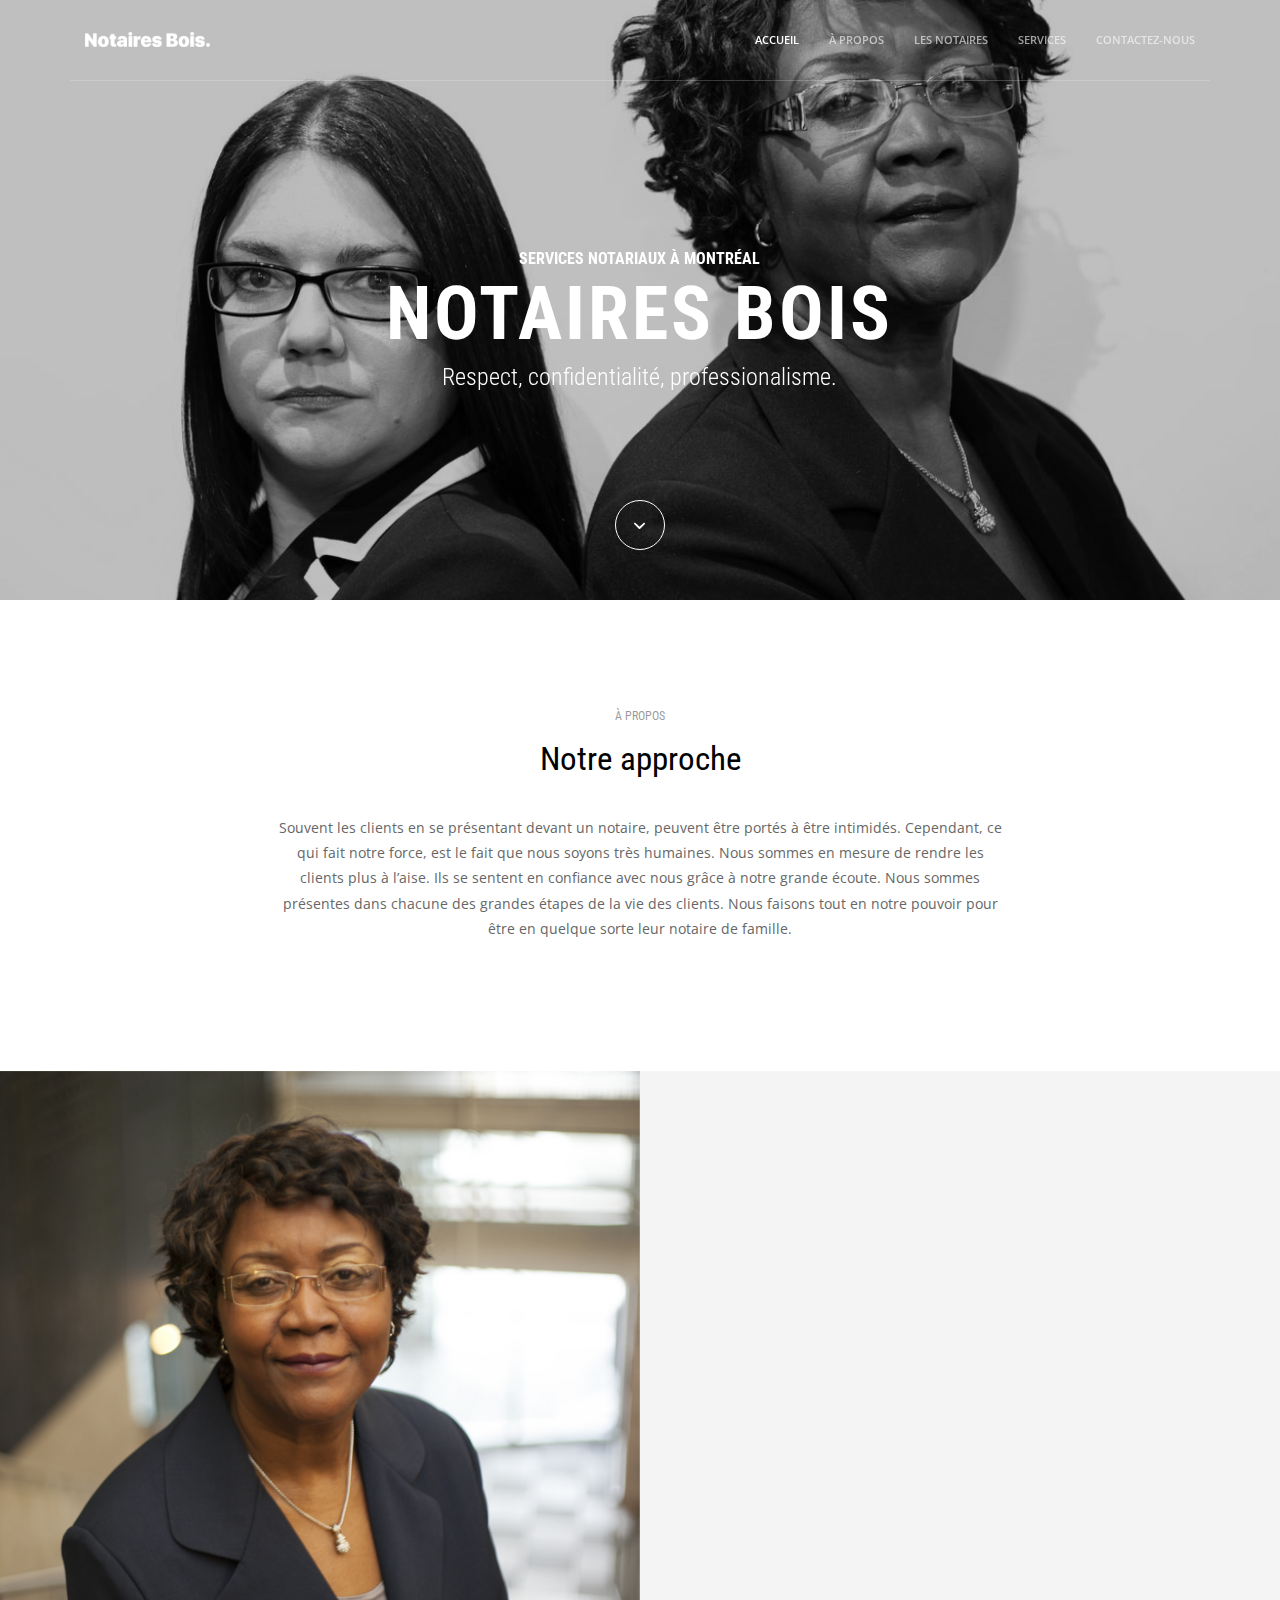
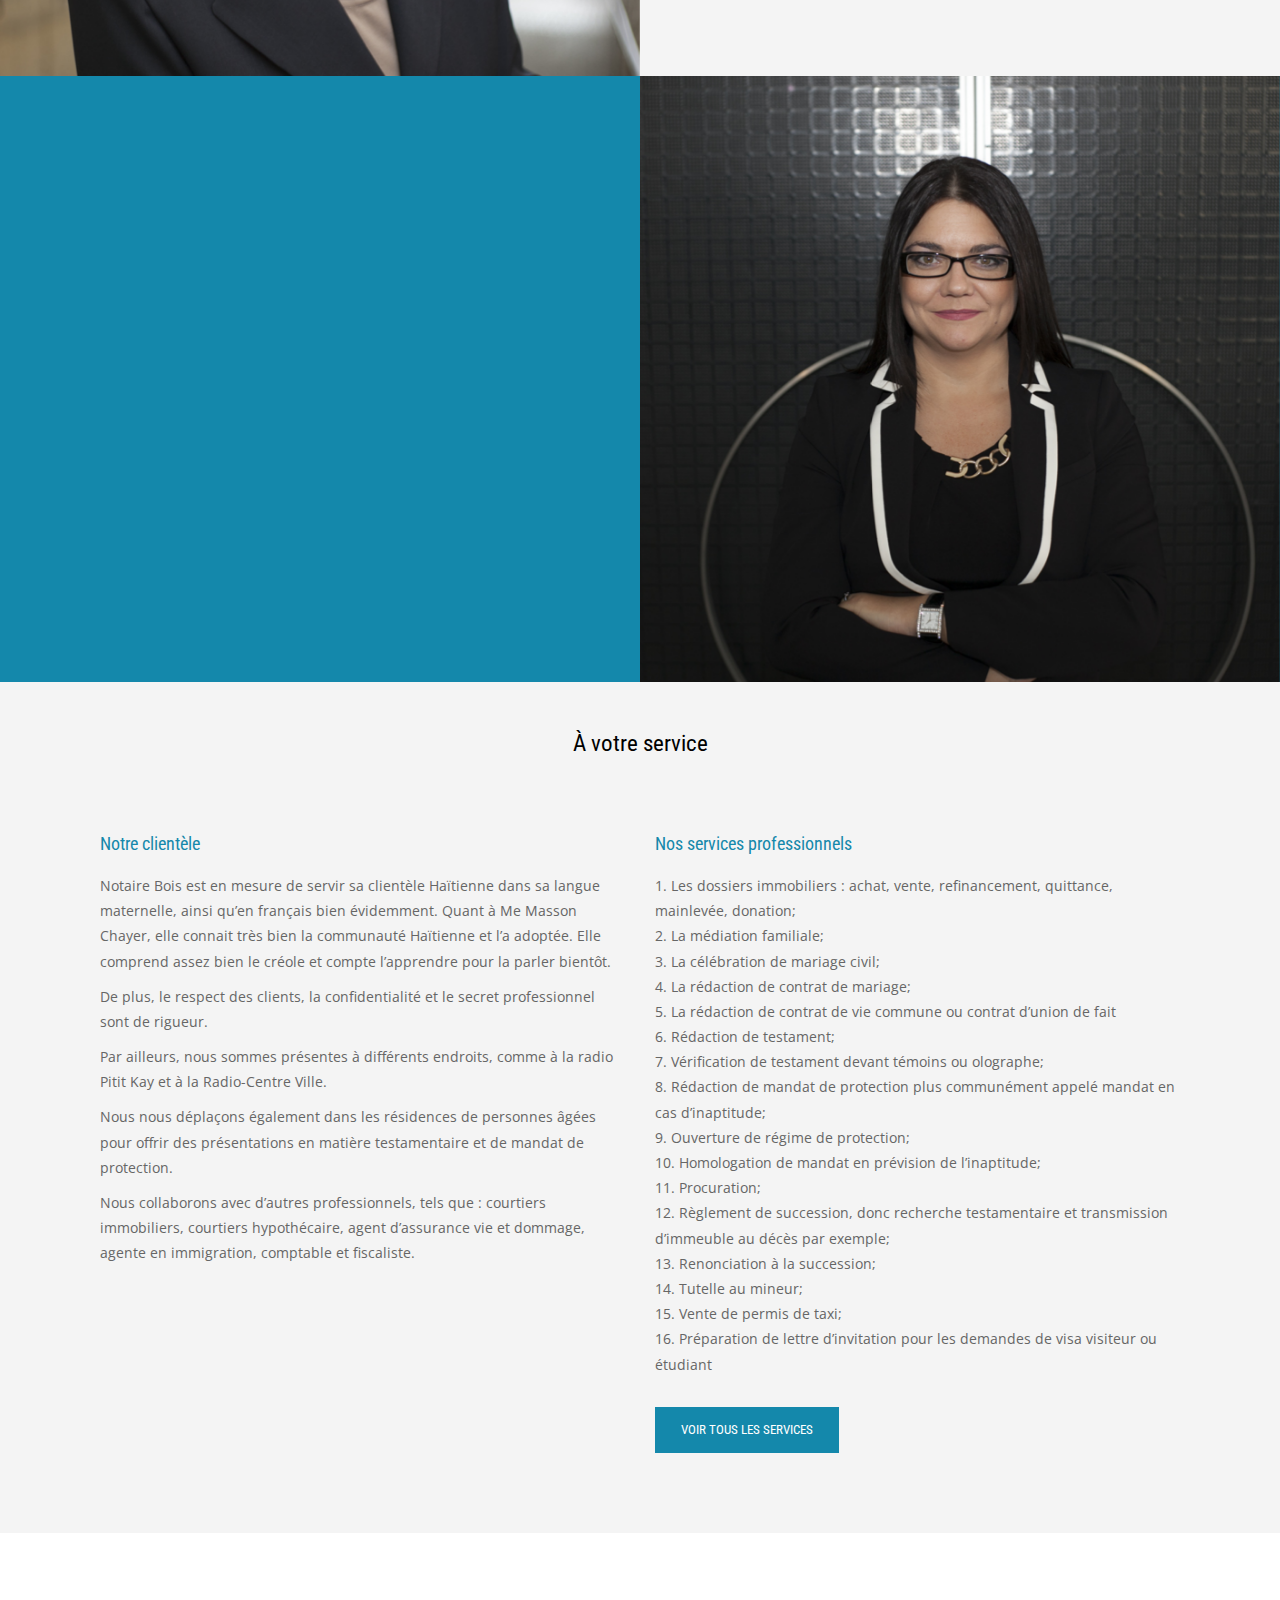
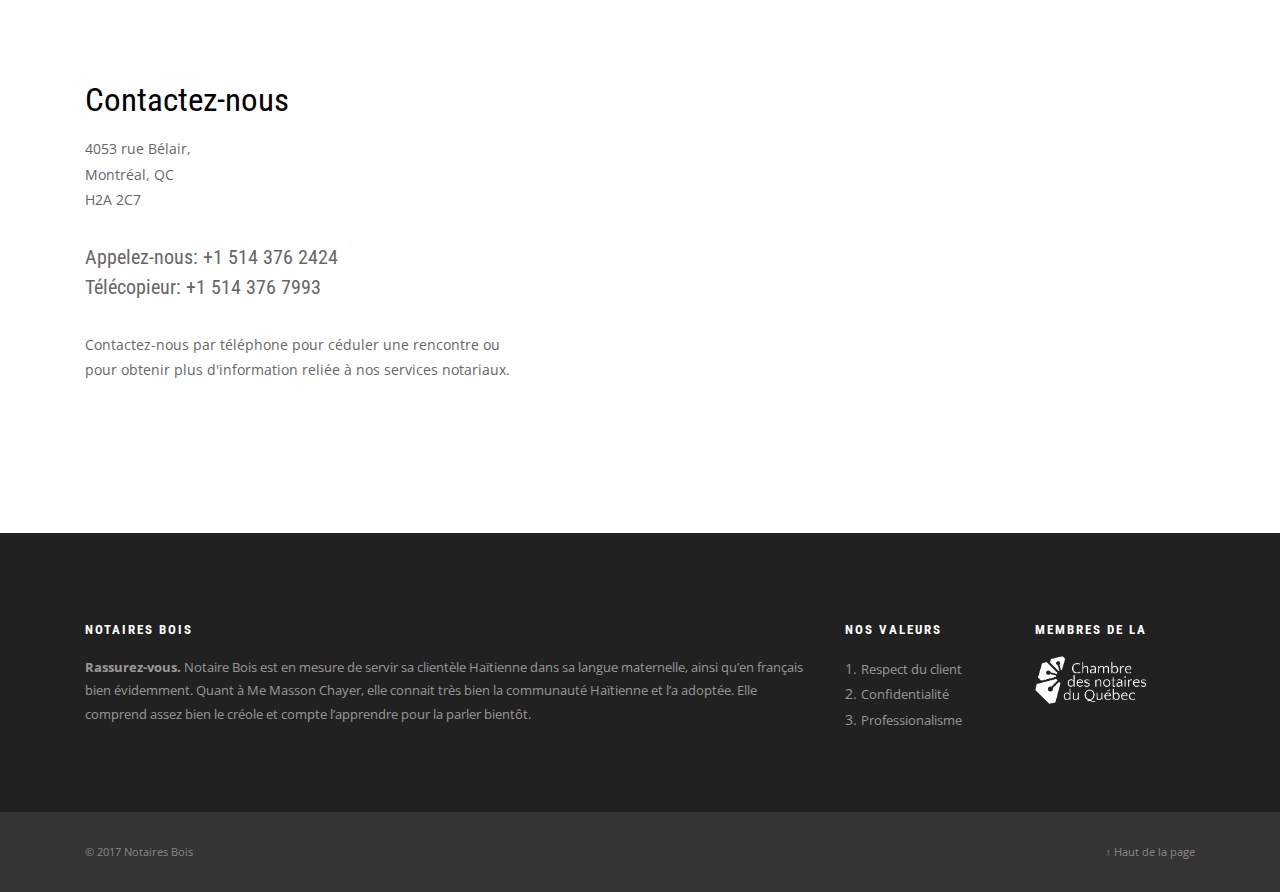
==== commit 4a8c83c6: "made jumbotron image grayscale" ====
--- a/index.html
+++ b/index.html
@@ -149,7 +149,7 @@
                                 <div class="tms-caption" data-animate-in="preset:slideInUpShort;duration:1000ms;delay:1000ms;" data-x="center" data-y="bottom" data-offsety="50">
                                     <a href="#about" class="icon-circled icon-down-open-mini medium scroll-link border-white bkg-hover-theme color-white color-hover-white no-margins" data-offset="-60"></a>
                                 </div>
-                                <img data-src="images/jumbo2.jpg" data-retina src="images/blank.png" alt="" />
+                                <img data-src="images/jumbo2.jpg" data-retina src="images/blank.png" alt="" style="filter:grayscale(1)"/>
                             </li>
                         </ul>
                     </div>
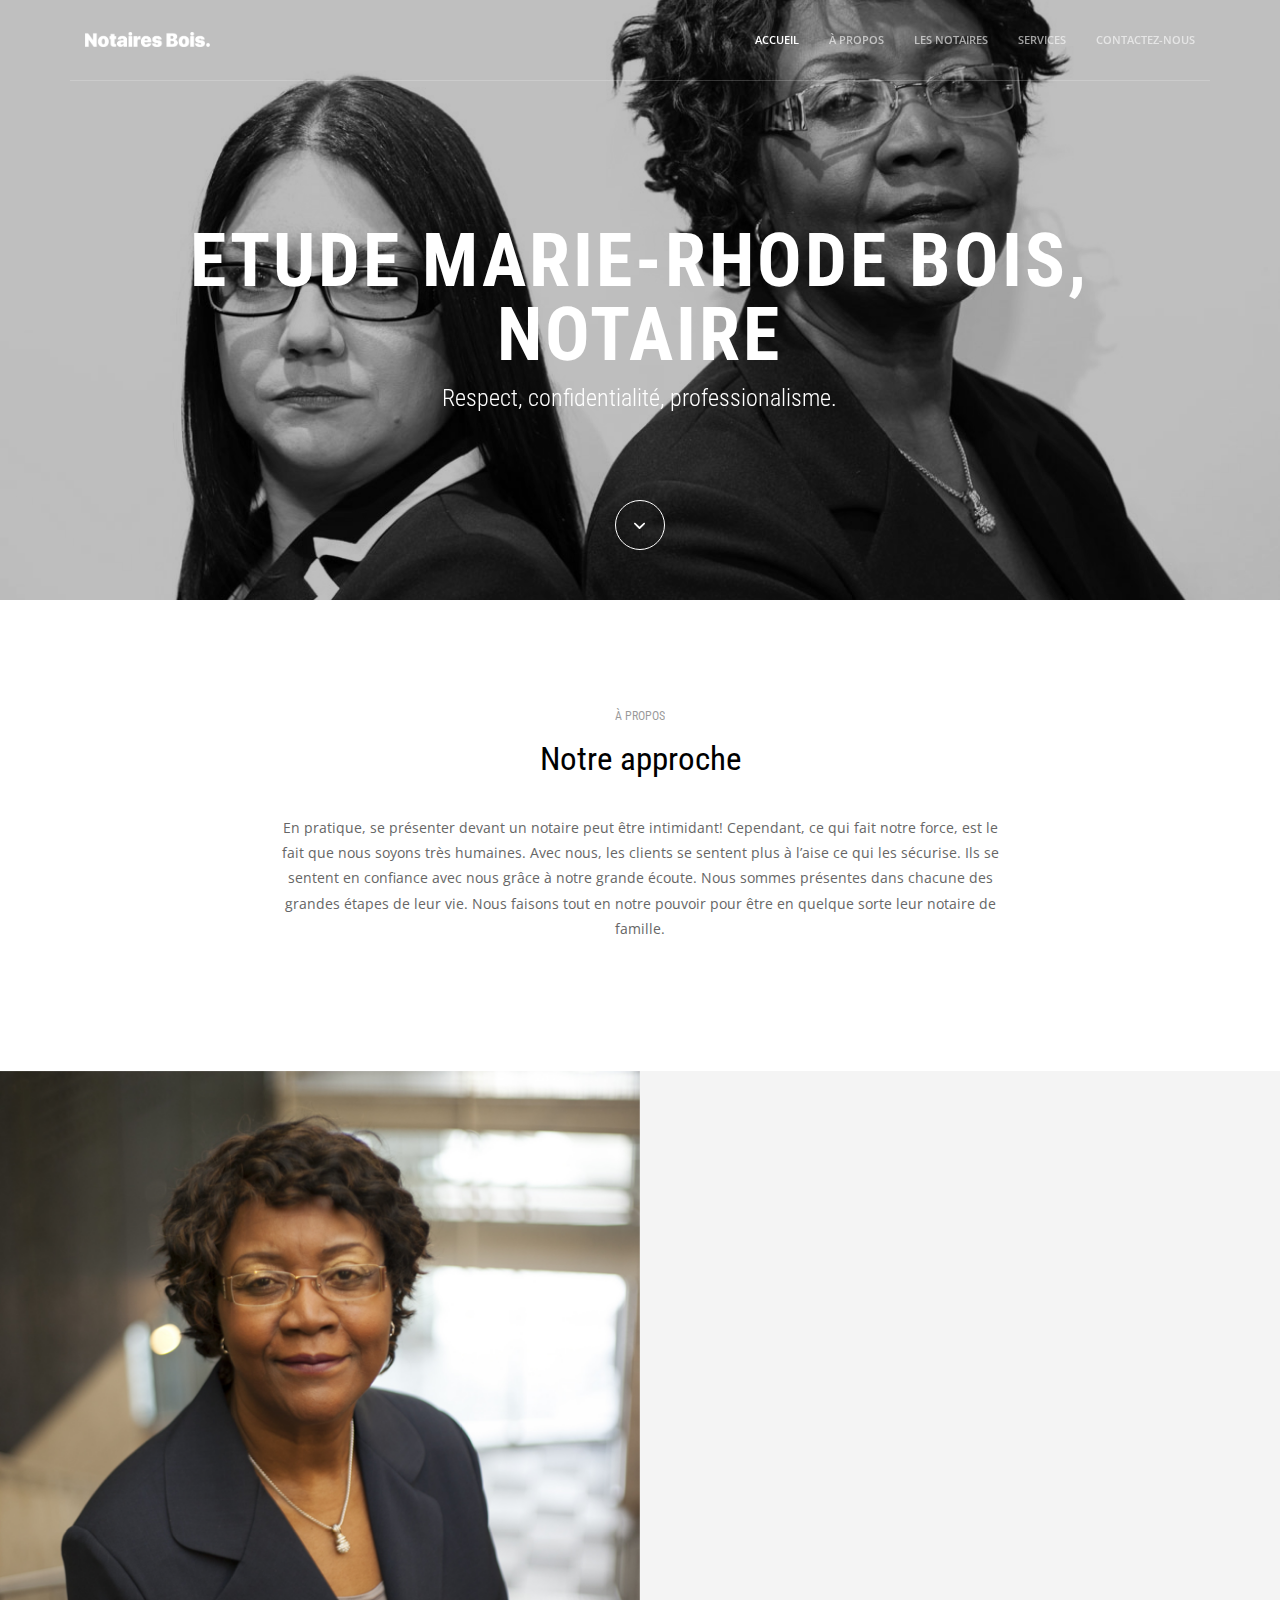
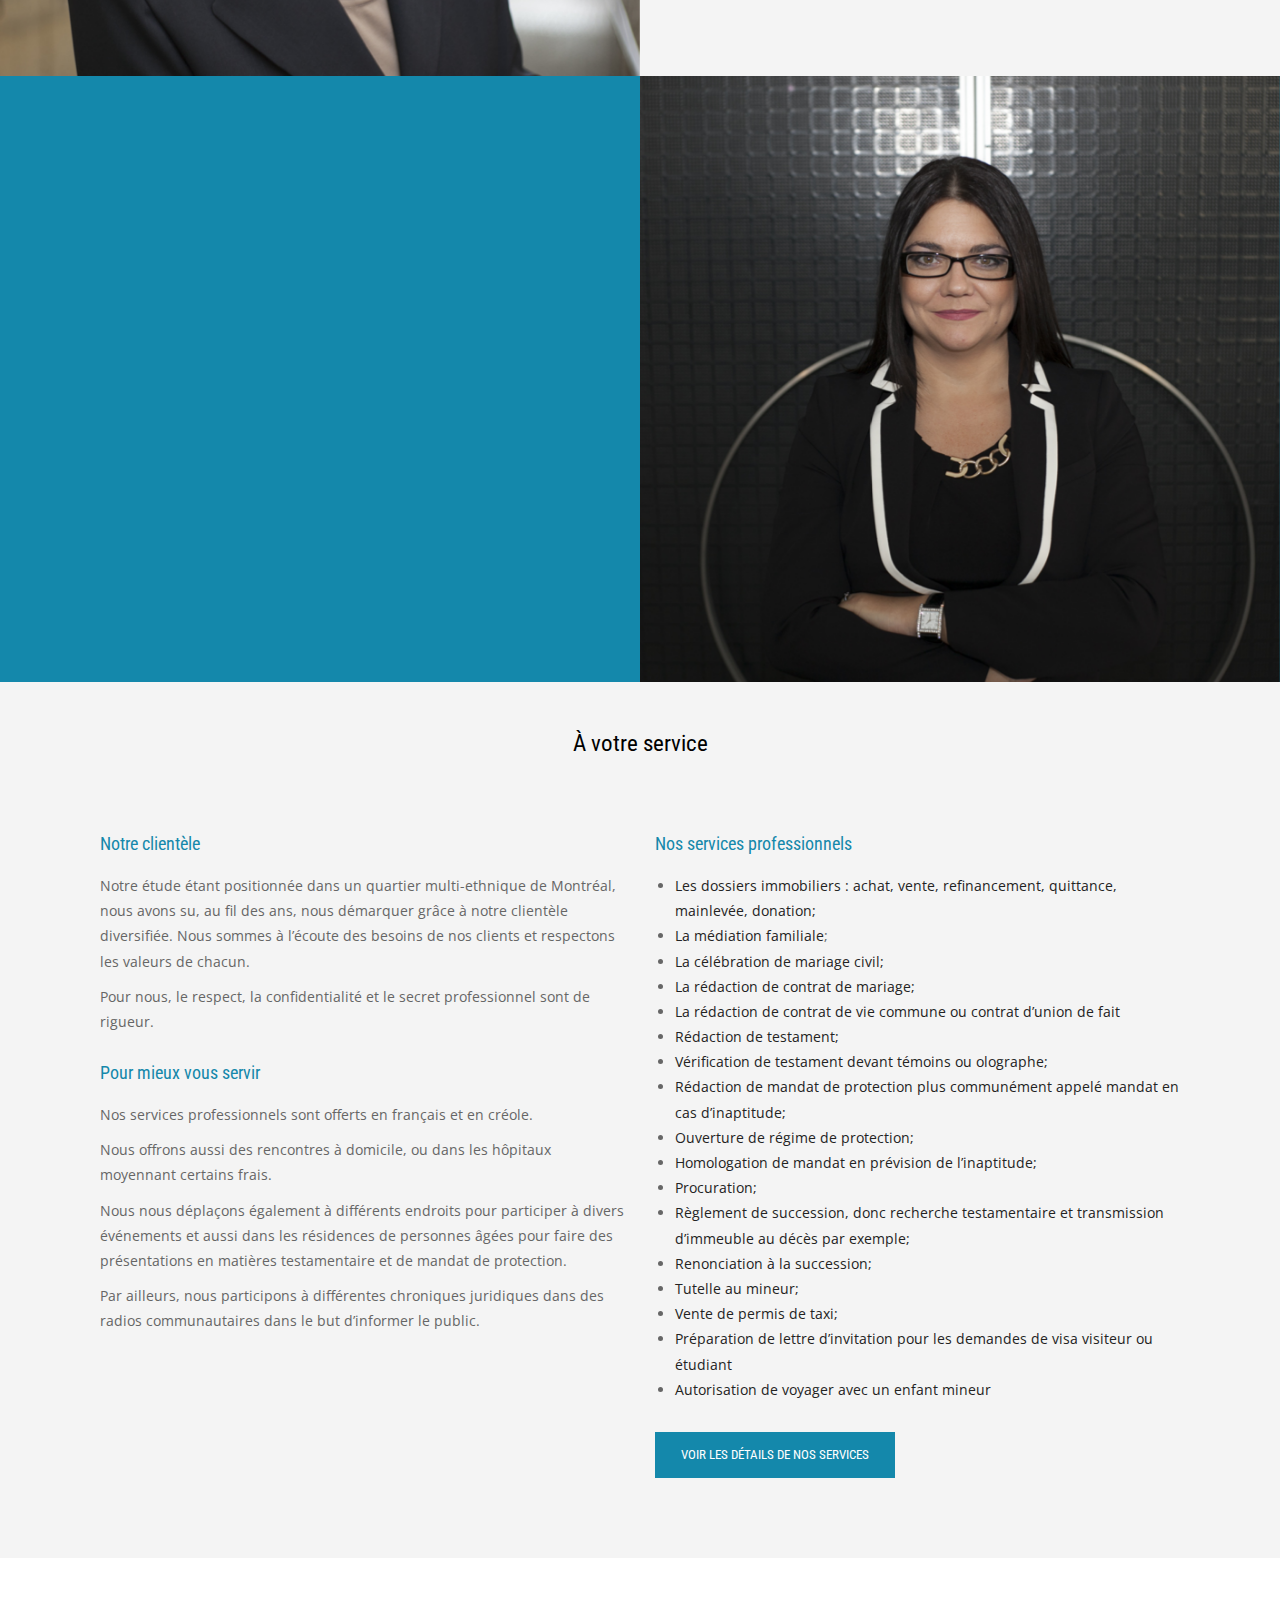
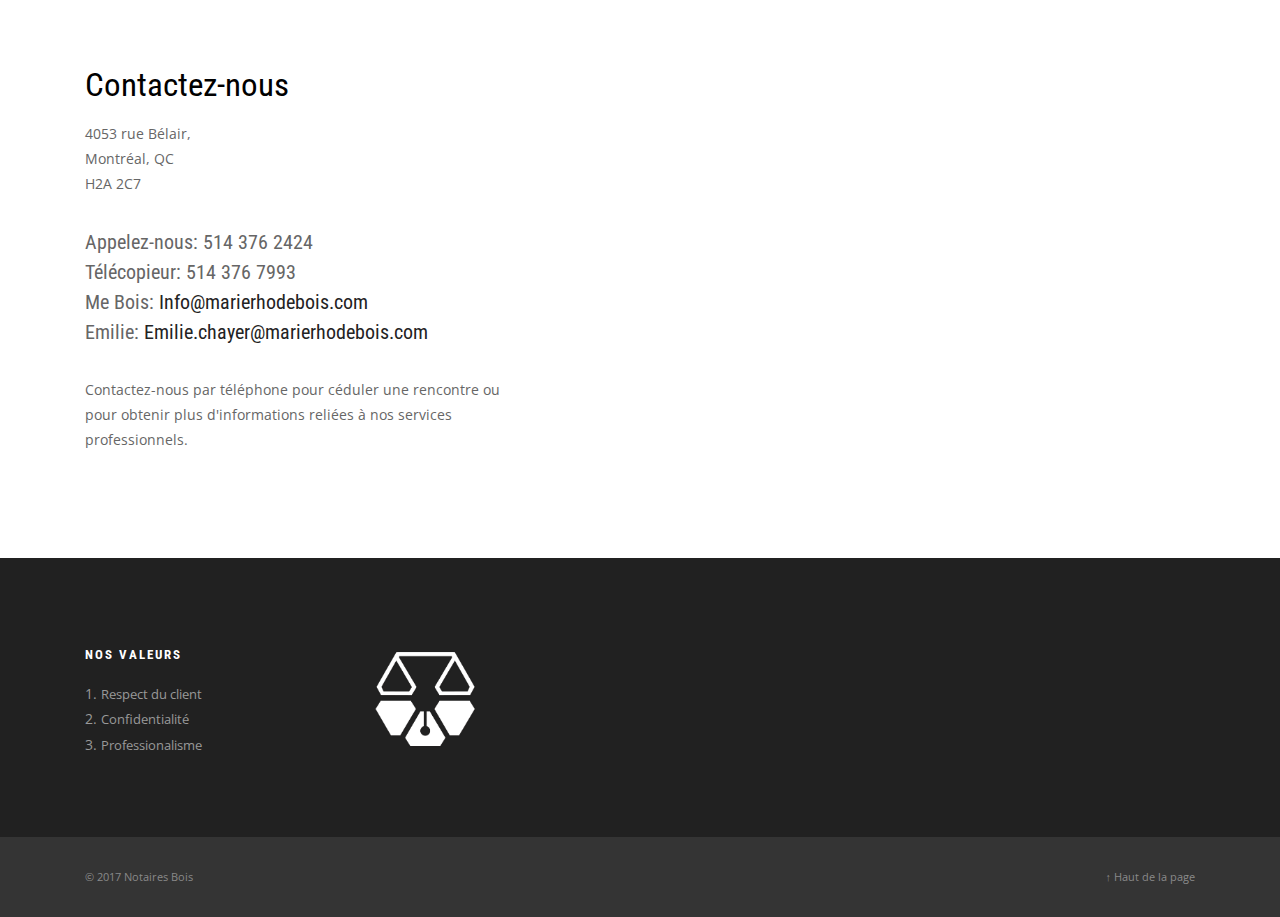
==== commit 1bf09ebb: "updated changes from list of 21 requests, only 2 items unable to do." ====
--- a/index.html
+++ b/index.html
@@ -9,7 +9,7 @@
     <meta property="og:type" content="website" />
     <meta property="og:image" content="Your-Image-Url" />
     <meta property="og:description" content="Your-Page-Description" />
-    <title>Notaires Bois</title>
+    <title>Étude Marie-Rhode Notaires Bois, Notaire</title>
     <link rel="shortcut icon" type="image/x-icon" href="images/theme-mountain-favicon.ico">
 
     <!-- Font -->
@@ -137,9 +137,9 @@
                                     <div class="tms-content-inner v-align-middle">
                                         <div class="row">
                                             <div class="column width-10 offset-1 pd-20 center">
-                                                <h5 class="tms-caption text-uppercase weight-bold color-white mb-10" data-animate-in="preset:slideInDownShort;duration:900ms;delay:100ms;" data-no-scale>Services notariaux à Montréal</h5>
+                                                <!--<h5 class="tms-caption text-uppercase weight-bold color-white mb-10" data-animate-in="preset:slideInDownShort;duration:900ms;delay:100ms;" data-no-scale>Services notariaux à Montréal</h5>-->
                                                 <div class="clear"></div>
-                                                <h1 class="tms-caption title-xlarge text-uppercase lspacing-medium weight-bold color-white mb-10" data-animate-in="preset:slideInDownShort;duration:900ms;delay:300ms;" data-no-scale>Notaires Bois</h1>
+                                                <h1 class="tms-caption title-xlarge text-uppercase lspacing-medium weight-bold color-white mb-10" data-animate-in="preset:slideInDownShort;duration:900ms;delay:300ms;" data-no-scale>Etude Marie-Rhode Bois, Notaire</h1>
                                                 <div class="clear"></div>
                                                 <p class="tms-caption font-alt-1 text-medium weight-light color-white hide-on-mobile mb-30" data-animate-in="preset:slideInDownShort;duration:900ms;delay:500ms;" data-no-scale>Respect, confidentialité, professionalisme.</p>
                                             </div>
@@ -149,7 +149,7 @@
                                 <div class="tms-caption" data-animate-in="preset:slideInUpShort;duration:1000ms;delay:1000ms;" data-x="center" data-y="bottom" data-offsety="50">
                                     <a href="#about" class="icon-circled icon-down-open-mini medium scroll-link border-white bkg-hover-theme color-white color-hover-white no-margins" data-offset="-60"></a>
                                 </div>
-                                <img data-src="images/jumbo2.jpg" data-retina src="images/blank.png" alt="" style="filter:grayscale(1)"/>
+                                <img data-src="images/jumbo2.jpg" data-retina src="images/blank.png" alt="" style="filter:grayscale(1)" />
                             </li>
                         </ul>
                     </div>
@@ -167,7 +167,7 @@
                                 <h2 class="mb-40">Notre approche</h2>
                             </div>
                             <div class="column width-8 offset-2 center">
-                                <p>Souvent les clients en se présentant devant un notaire, peuvent être portés à être intimidés. Cependant, ce qui fait notre force, est le fait que nous soyons très humaines. Nous sommes en mesure de rendre les clients plus à l’aise. Ils se sentent en confiance avec nous grâce à notre grande écoute. Nous sommes présentes dans chacune des grandes étapes de la vie des clients. Nous faisons tout en notre pouvoir pour être en quelque sorte leur notaire de famille.</p>
+                                <p>En pratique, se présenter devant un notaire peut être intimidant! Cependant, ce qui fait notre force, est le fait que nous soyons très humaines. Avec nous, les clients se sentent plus à l’aise ce qui les sécurise. Ils se sentent en confiance avec nous grâce à notre grande écoute. Nous sommes présentes dans chacune des grandes étapes de leur vie. Nous faisons tout en notre pouvoir pour être en quelque sorte leur notaire de famille.</p>
                             </div>
                         </div>
                     </div>
@@ -196,7 +196,7 @@
                                     <div class="hero-content-inner left center-on-mobile horizon" data-animate-in="preset:fadeIn;duration:1300ms;" data-threshold="0.5">
                                         <h2 class="mb-40">Me Marie-Rhode Bois</h2>
                                         <p class="lead">Notaire</p>
-                                        <p class="opacity-09">Notre étude a ouvert ses portes en 2005. Me Marie-Rhode Bois, a été la première notaire Haïtienne en pratique privée à servir sa communauté et en plus dans leur langue maternelle le Créole. Après avoir travaillé pendant plusieurs années comme secrétaire à Bell Canada, elle a complété un baccalauréat en droit et ensuite elle a obtenu son diplôme de droit notarial. Depuis lors, elle exerce comme notaire au 4053, de la rue Bélair à Montréal.</p>
+                                        <p class="opacity-09">Après avoir travaillé pendant plusieurs années comme secrétaire, Me Marie-Rhode Bois a complété un baccalauréat en droit et a obtenu ensuite son diplôme de droit notarial. Elle a été assermentée notaire en janvier 2005 et en 2006 elle ouvrait les portes de son étude située au 4053, rue Bélair à Montréal. Elle a été la première notaire d’origine Haïtienne en pratique privée à servir sa communauté.</p>
                                         <a href="#contact" data-offset="-60" class="button scroll-link medium bkg-theme bkg-hover-charcoal color-white color-hover-white text-uppercase">Contactez</a>
                                     </div>
                                 </div>
@@ -224,7 +224,7 @@
                                             <h2 class="mb-40">Me Emilie Masson Chayer</h2>
                                             <p class="lead">Notaire</p>
                                         </div>
-                                        <p class="color-white opacity-09">C’est en 2006 qu’Emilie Masson Chayer, alors technicienne juridique s’est jointe à l’équipe de l’étude de Me Marie-Rhode Bois. À cette époque, elle arrivait avec son bagage professionnel d’huissière de justice. Pendant qu’elle y travaillait à temps plein, elle a fait son baccalauréat en droit et a ensuite obtenu sa maîtrise en droit notarial. Depuis avril 2016, nous avons la chance d’avoir une seconde notaire Me Emilie Masson Chayer. </p>
+                                        <p class="color-white opacity-09">C’est en 2006 qu’Emilie Masson Chayer, alors technicienne juridique s’est jointe à l’équipe de l’étude de Me Marie-Rhode Bois. À cette époque, elle arrivait avec son bagage professionnel d’huissière de justice. Pendant qu’elle y travaillait à temps plein, elle a fait son baccalauréat en droit et a ensuite obtenu sa maîtrise en droit notarial. Depuis avril 2016, l’étude compte une seconde notaire.</p>
                                         <a href="#contact" data-offset="-60" class="button scroll-link medium bkg-white bkg-hover-charcoal color-charcoal color-hover-white text-uppercase">Contactez</a>
                                     </div>
                                 </div>
@@ -249,35 +249,38 @@
                                 <div class="column width-6 left">
                                     <section class="paragraphs">
                                         <h4>Notre clientèle</h4>
-                                        <p>Notaire Bois est en mesure de servir sa clientèle Haïtienne dans sa langue maternelle, ainsi qu’en français bien évidemment. Quant à Me Masson Chayer, elle connait très bien la communauté Haïtienne et l’a adoptée. Elle comprend assez bien le créole et compte l’apprendre pour la parler bientôt. </p>
-                                        <p>De plus, le respect des clients, la confidentialité et le secret professionnel sont de rigueur.</p>
-                                        <p>Par ailleurs, nous sommes présentes à différents endroits, comme à la radio Pitit Kay et à la Radio-Centre Ville.</p>
-                                        <p>Nous nous déplaçons également dans les résidences de personnes âgées pour offrir des présentations en matière testamentaire et de mandat de protection.</p>
-                                        <p>Nous collaborons avec d’autres professionnels, tels que : courtiers immobiliers, courtiers hypothécaire, agent d’assurance vie et dommage, agente en immigration, comptable et fiscaliste.</p>
+                                        <p>Notre étude étant positionnée dans un quartier multi-ethnique de Montréal, nous avons su, au fil des ans, nous démarquer grâce à notre clientèle diversifiée. Nous sommes à l’écoute des besoins de nos clients et respectons les valeurs de chacun. </p>
+                                        <p>Pour nous, le respect, la confidentialité et le secret professionnel sont de rigueur.</p>
+                                        <h4>Pour mieux vous servir</h4>
+                                        <p>Nos services professionnels sont offerts en français et en créole.</p>
+                                        <p>Nous offrons aussi des rencontres à domicile, ou dans les hôpitaux moyennant certains frais.</p>
+                                        <p>Nous nous déplaçons également à différents endroits pour participer à divers événements et aussi dans les résidences de personnes âgées pour faire des présentations en matières testamentaire et de mandat de protection.</p>
+                                        <p>Par ailleurs, nous participons à différentes chroniques juridiques dans des radios communautaires dans le but d’informer le public.</p>
                                     </section>
                                 </div>
                                 <div class="column width-6 left">
                                     <section class="paragraphs">
                                         <h4>Nos services professionnels</h4>
-                                        <ol>
-                                            <li>Les dossiers immobiliers : achat, vente, refinancement, quittance, mainlevée, donation;</li>
-                                            <li>La médiation familiale;</li>
-                                            <li>La célébration de mariage civil;</li>
-                                            <li>La rédaction de contrat de mariage;</li>
-                                            <li>La rédaction de contrat de vie commune ou contrat d’union de fait</li>
-                                            <li>Rédaction de testament;</li>
-                                            <li>Vérification de testament devant témoins ou olographe;</li>
-                                            <li>Rédaction de mandat de protection plus communément appelé mandat en cas d’inaptitude;</li>
-                                            <li>Ouverture de régime de protection;</li>
-                                            <li>Homologation de mandat en prévision de l’inaptitude;</li>
-                                            <li>Procuration;</li>
-                                            <li>Règlement de succession, donc recherche testamentaire et transmission d’immeuble au décès par exemple;</li>
-                                            <li>Renonciation à la succession;</li>
-                                            <li>Tutelle au mineur;</li>
-                                            <li>Vente de permis de taxi;</li>
-                                            <li>Préparation de lettre d’invitation pour les demandes de visa visiteur ou étudiant</li>
-                                        </ol>
-                                        <a href="services.html" class="button medium bkg-theme bkg-hover-charcoal color-white color-hover-white text-uppercase">Voir tous les services</a>
+                                        <ul style="list-style-type:disc;margin-left:20px;">
+                                            <li><a href="services.html#service1">Les dossiers immobiliers : achat, vente, refinancement, quittance, mainlevée, donation;</a></li>
+                                            <li><a href="services.html#service2">La médiation familiale</a>;</li>
+                                            <li><a href="services.html#service3">La célébration de mariage civil;</a></li>
+                                            <li><a href="services.html#service4">La rédaction de contrat de mariage;</a></li>
+                                            <li><a href="services.html#service5">La rédaction de contrat de vie commune ou contrat d’union de fait</a></li>
+                                            <li><a href="services.html#service6">Rédaction de testament;</a></li>
+                                            <li><a href="services.html#service7">Vérification de testament devant témoins ou olographe;</a></li>
+                                            <li><a href="services.html#service8">Rédaction de mandat de protection plus communément appelé mandat en cas d’inaptitude;</a></li>
+                                            <li><a href="services.html#service9">Ouverture de régime de protection;</a></li>
+                                            <li><a href="services.html#service10">Homologation de mandat en prévision de l’inaptitude;</a></li>
+                                            <li><a href="services.html#service11">Procuration;</a></li>
+                                            <li><a href="services.html#service12">Règlement de succession, donc recherche testamentaire et transmission d’immeuble au décès par exemple;</a></li>
+                                            <li><a href="services.html#service13">Renonciation à la succession;</a></li>
+                                            <li><a href="services.html#service14">Tutelle au mineur;</a></li>
+                                            <li><a href="services.html#service15">Vente de permis de taxi;</a></li>
+                                            <li><a href="services.html#service16">Préparation de lettre d’invitation pour les demandes de visa visiteur ou étudiant</a></li>
+                                            <li><a href="services.html#service17">Autorisation de voyager avec un enfant mineur</a></li>
+                                        </ul>
+                                        <a href="services.html" class="button medium bkg-theme bkg-hover-charcoal color-white color-hover-white text-uppercase">Voir les détails de nos services</a>
 
                                     </section>
                                 </div>
@@ -309,9 +312,12 @@
                                         <p>4053 rue Bélair,
                                             <br>Montréal, QC
                                             <br>H2A 2C7</p>
-                                        <p class="lead">Appelez-nous: +1 514 376 2424
-                                            <br> Télécopieur: +1 514 376 7993</p>
-                                        <p>Contactez-nous par téléphone pour céduler une rencontre ou pour obtenir plus d'information reliée à nos services notariaux.</p>
+                                        <p class="lead">Appelez-nous: 514 376 2424
+                                            <br> Télécopieur: 514 376 7993
+                                            <br>Me Bois: <a href="mailto:Info@marierhodebois.com">Info@marierhodebois.com</a>
+                                            <br>Emilie: <a href="mailto:Emilie.chayer@marierhodebois.com ">Emilie.chayer@marierhodebois.com </a>                               
+                                            </p>                                
+                                        <p>Contactez-nous par téléphone pour céduler une rencontre ou pour obtenir plus d'informations reliées à nos services professionnels.</p>
                                     </div>
                                 </div>
                             </div>
@@ -329,14 +335,7 @@
             <footer class="footer">
                 <div class="footer-top">
                     <div class="row flex">
-                        <div class="column width-8">
-                            <div class="widget">
-                                <h4 class="widget-title weight-light">Notaires Bois</h4>
-                                <p><strong>Rassurez-vous.</strong> Notaire Bois est en mesure de servir sa clientèle Haïtienne dans sa langue maternelle, ainsi qu’en français bien évidemment. Quant à Me Masson Chayer, elle connait très bien la communauté Haïtienne et l’a adoptée. Elle comprend assez bien le créole et compte l’apprendre pour la parler bientôt.
-                                    <p>
-                            </div>
-                        </div>
-                        <div class="column width-2">
+                        <div class="column width-3">
                             <div class="widget">
                                 <h4 class="widget-title">Nos valeurs</h4>
                                 <ol>
@@ -353,10 +352,10 @@
                                 </ol>
                             </div>
                         </div>
-                        <div class="column width-2">
+                        <div class="column width-3">
                             <div class="widget">
-                                <h4 class="widget-title weight-light">Membres de la</h4>
-                                <img src="images/logo1-white.png" style="width:111px" alt="logo-chambres-notaires-quebec" title="membres de la chambre des notaires du quebec">
+                                <!--<h4 class="widget-title weight-light">Membres de la</h4>-->
+                                <img src="images/logo-chambres-notaires-qc.png" style="width:111px" alt="logo-chambres-notaires-quebec" title="membres de la chambre des notaires du quebec">
                             </div>
                         </div>
                     </div>
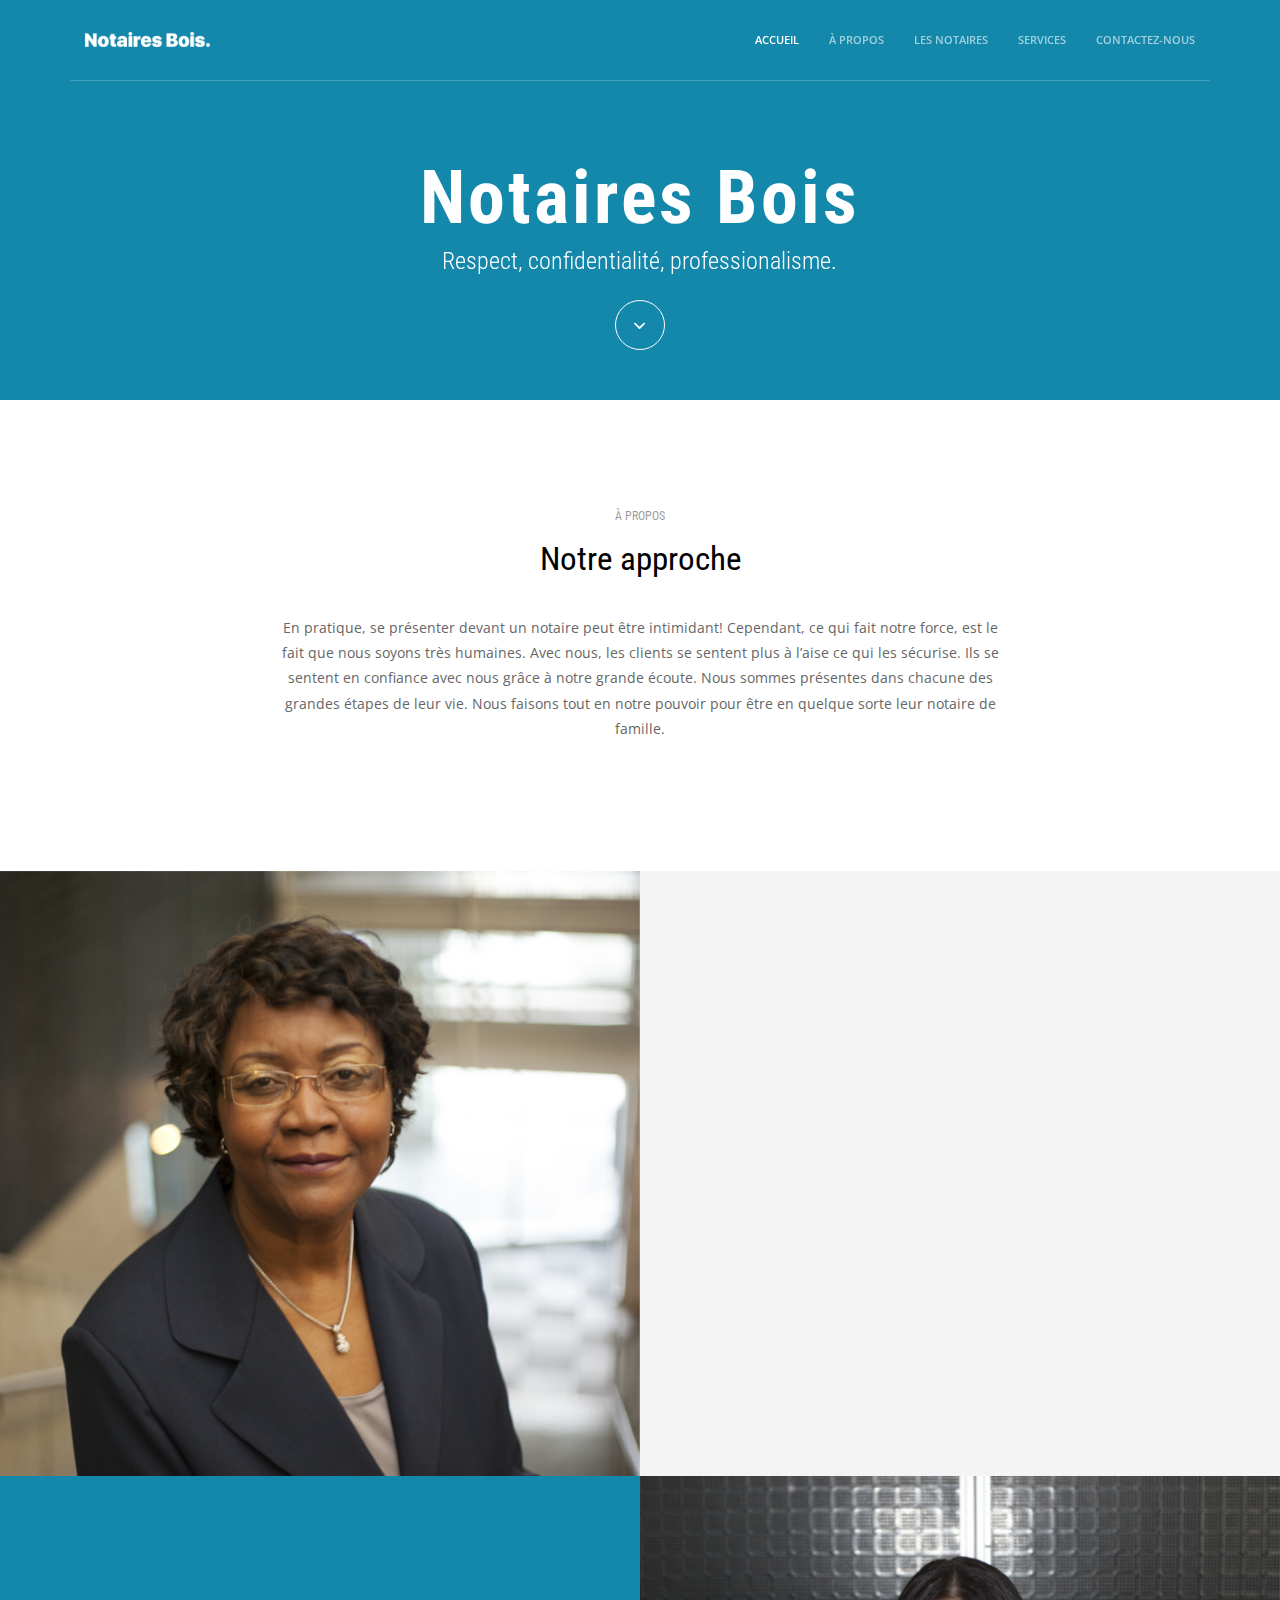
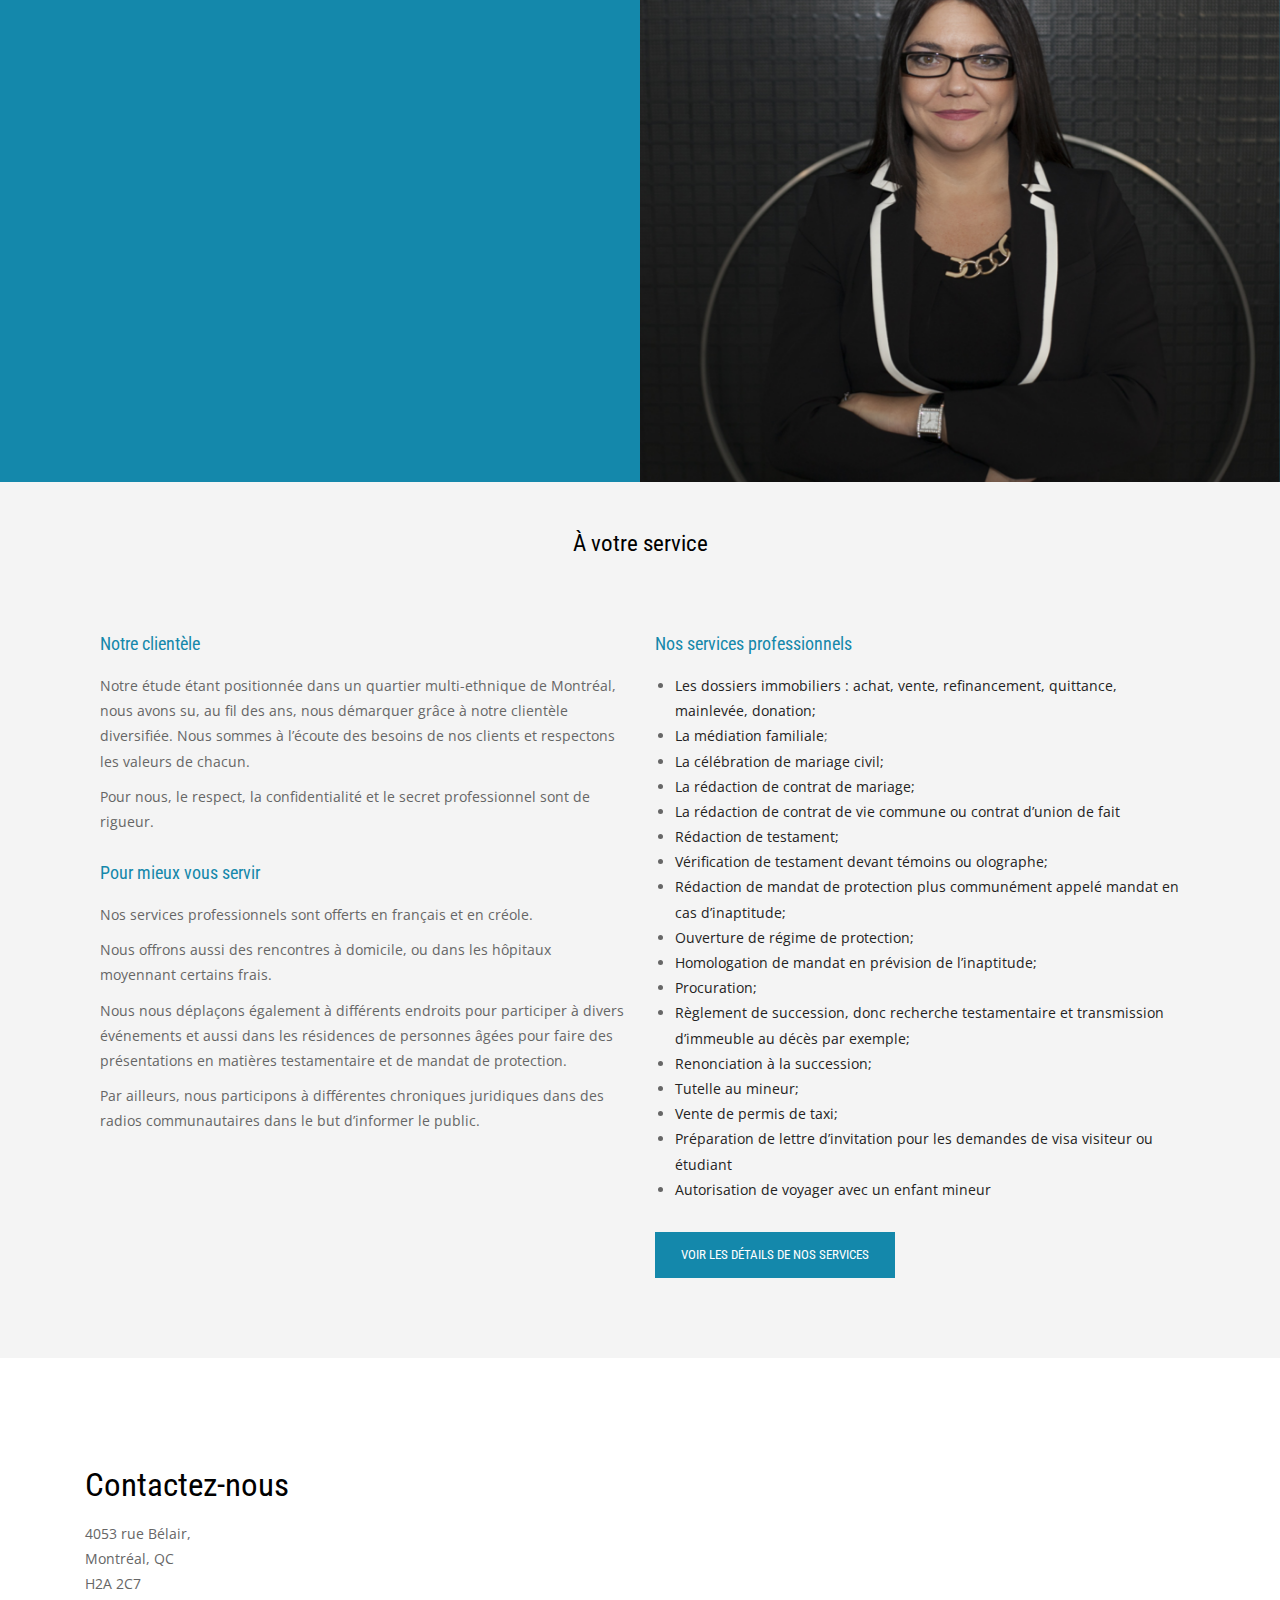
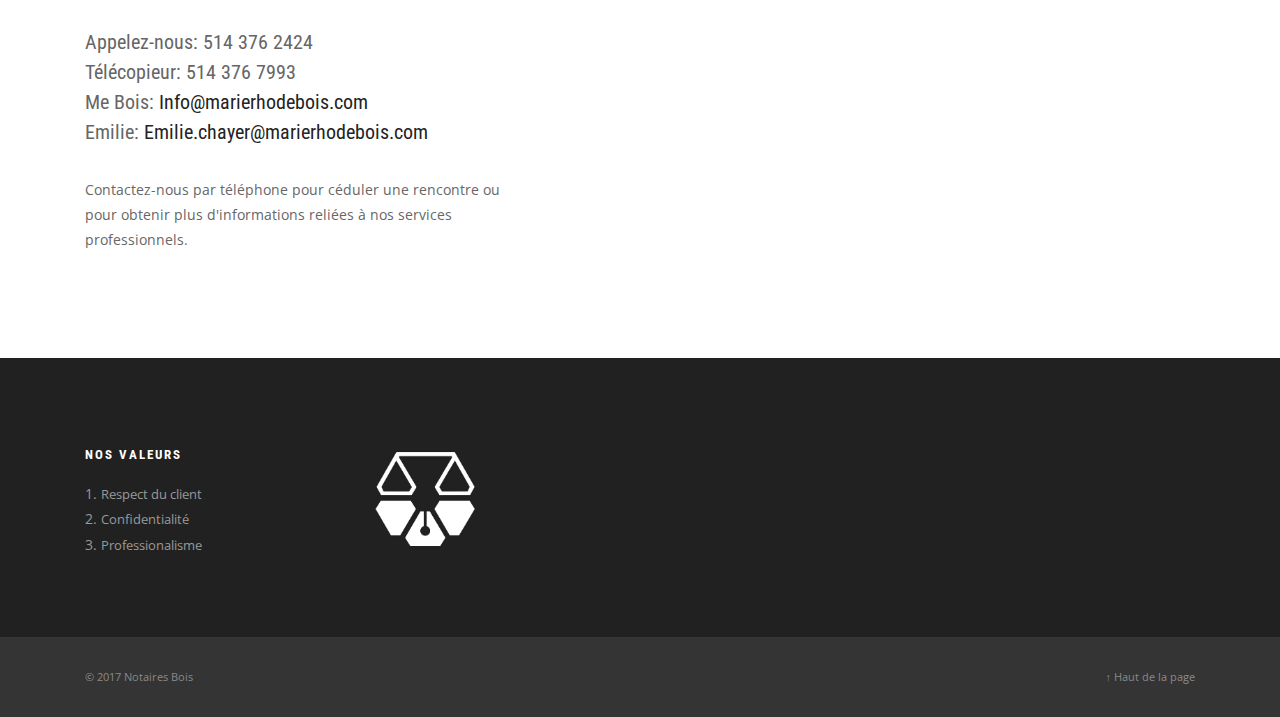
==== commit 00a70b32: "updated title for jumbotron and page title" ====
--- a/index.html
+++ b/index.html
@@ -9,7 +9,7 @@
     <meta property="og:type" content="website" />
     <meta property="og:image" content="Your-Image-Url" />
     <meta property="og:description" content="Your-Page-Description" />
-    <title>Étude Marie-Rhode Notaires Bois, Notaire</title>
+    <title>Notaires Bois</title>
     <link rel="shortcut icon" type="image/x-icon" href="images/theme-mountain-favicon.ico">
 
     <!-- Font -->
@@ -130,7 +130,7 @@
 
                 <!-- Fullscreen Slider Section -->
                 <section id="home" class="section-block featured-media tm-slider-parallax-container">
-                    <div class="tm-slider-container full-width-slider" data-featured-slider data-parallax data-parallax-fade-out data-scale-under="960">
+                    <div class="tm-slider-container full-width-slider" data-featured-slider data-parallax data-parallax-fade-out data-scale-under="960" style="background-color:#1488ab">
                         <ul class="tms-slides">
                             <li class="tms-slide" data-image data-force-fit data-overlay-bkg-color="#00000" data-overlay-bkg-opacity="0.25">
                                 <div class="tms-content">
@@ -139,7 +139,7 @@
                                             <div class="column width-10 offset-1 pd-20 center">
                                                 <!--<h5 class="tms-caption text-uppercase weight-bold color-white mb-10" data-animate-in="preset:slideInDownShort;duration:900ms;delay:100ms;" data-no-scale>Services notariaux à Montréal</h5>-->
                                                 <div class="clear"></div>
-                                                <h1 class="tms-caption title-xlarge text-uppercase lspacing-medium weight-bold color-white mb-10" data-animate-in="preset:slideInDownShort;duration:900ms;delay:300ms;" data-no-scale>Etude Marie-Rhode Bois, Notaire</h1>
+                                                <h1 class="tms-caption title-xlarge lspacing-medium weight-bold color-white mb-10" data-animate-in="preset:slideInDownShort;duration:900ms;delay:300ms;" data-no-scale>Notaires Bois</h1>
                                                 <div class="clear"></div>
                                                 <p class="tms-caption font-alt-1 text-medium weight-light color-white hide-on-mobile mb-30" data-animate-in="preset:slideInDownShort;duration:900ms;delay:500ms;" data-no-scale>Respect, confidentialité, professionalisme.</p>
                                             </div>
@@ -149,7 +149,7 @@
                                 <div class="tms-caption" data-animate-in="preset:slideInUpShort;duration:1000ms;delay:1000ms;" data-x="center" data-y="bottom" data-offsety="50">
                                     <a href="#about" class="icon-circled icon-down-open-mini medium scroll-link border-white bkg-hover-theme color-white color-hover-white no-margins" data-offset="-60"></a>
                                 </div>
-                                <img data-src="images/jumbo2.jpg" data-retina src="images/blank.png" alt="" style="filter:grayscale(1)" />
+                                <!--<img data-src="images/white-bg" data-retina src="images/blank.png" alt="" style="background-color:#fff;" />-->
                             </li>
                         </ul>
                     </div>
--- a/css/skin-travel-agency-one-page.css
+++ b/css/skin-travel-agency-one-page.css
@@ -1514,7 +1514,7 @@
 .featured-media,
 .full-width-slider,
 .parallax{
-	height: 60rem;
+	height: 20rem;
 	padding: 0;
 }
 .window-height{
@@ -1627,7 +1627,7 @@
 /* Mobile Slider & Parallax */
 .mobile .featured-media,
 .mobile .parallax.fixed-height{
-	height: 50rem;
+	height: 60rem;
 }
 
 /* Featured Slider Nav Breakpoints */
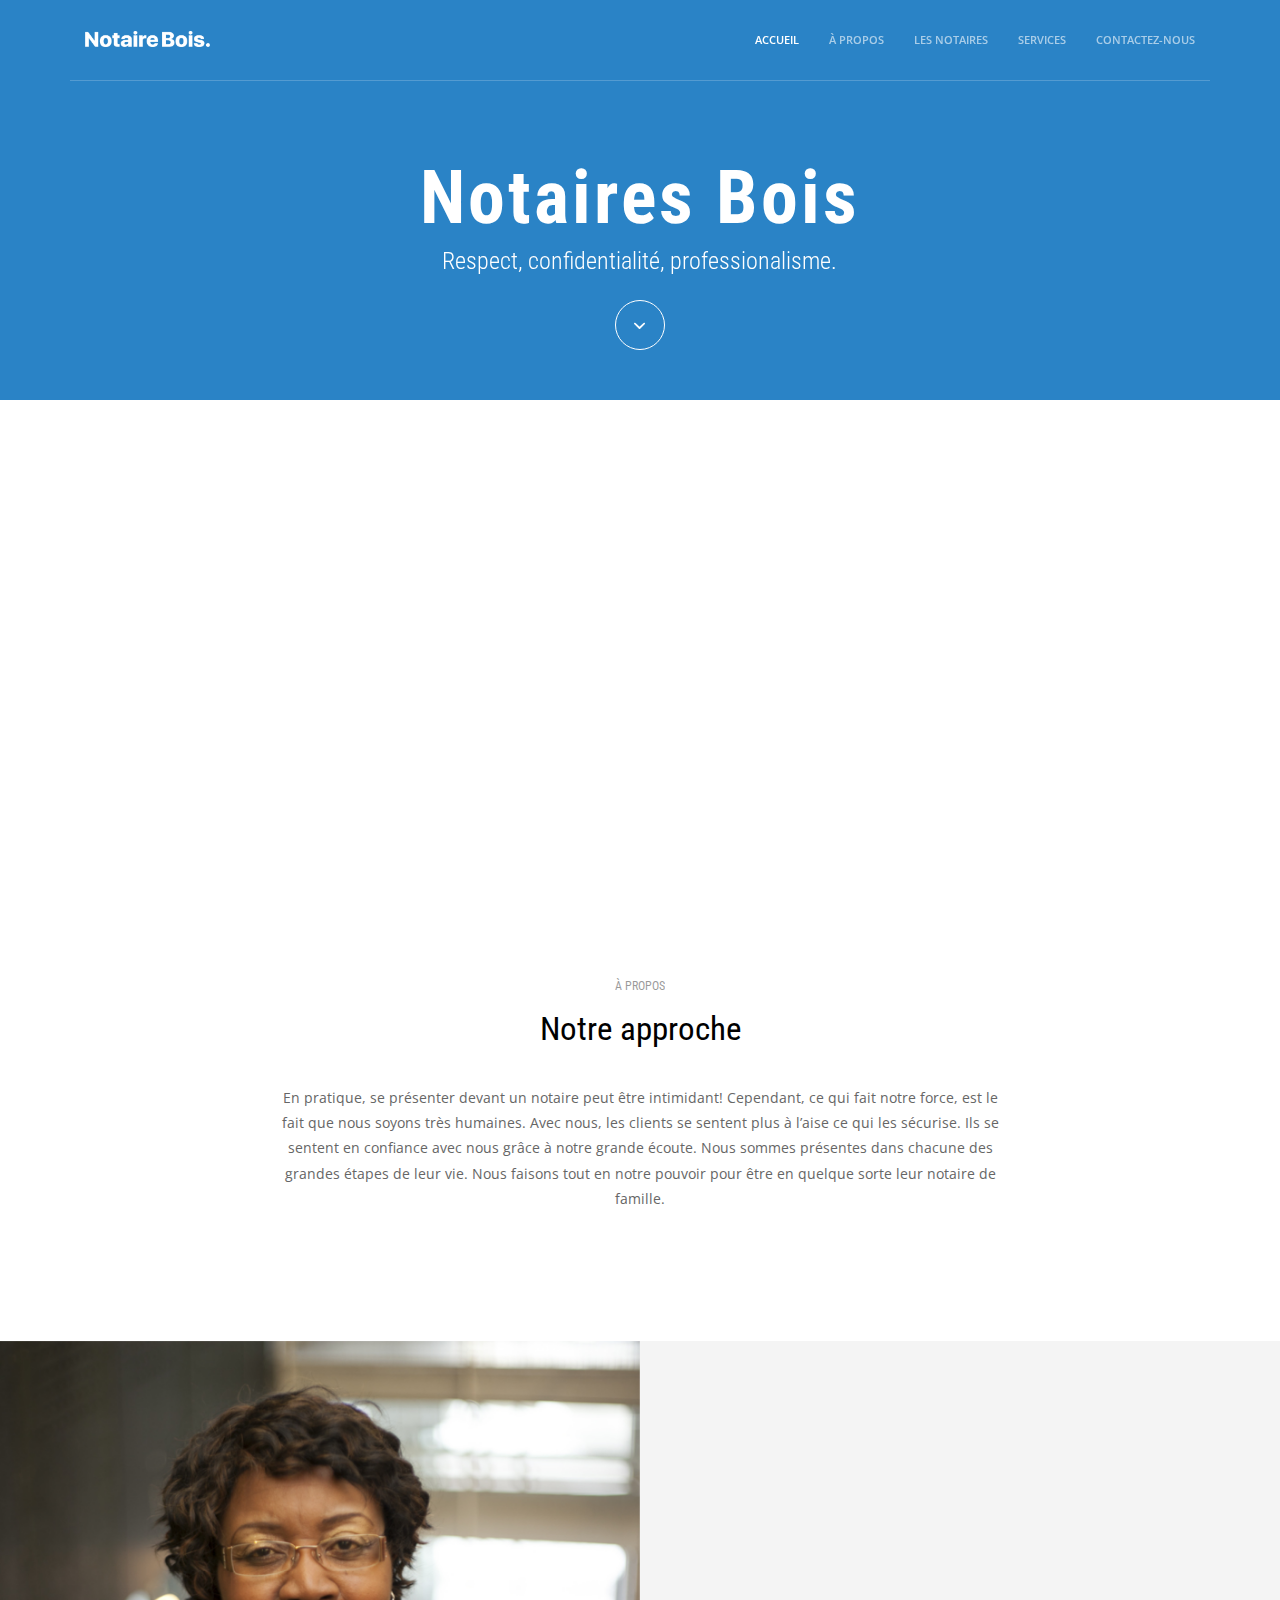
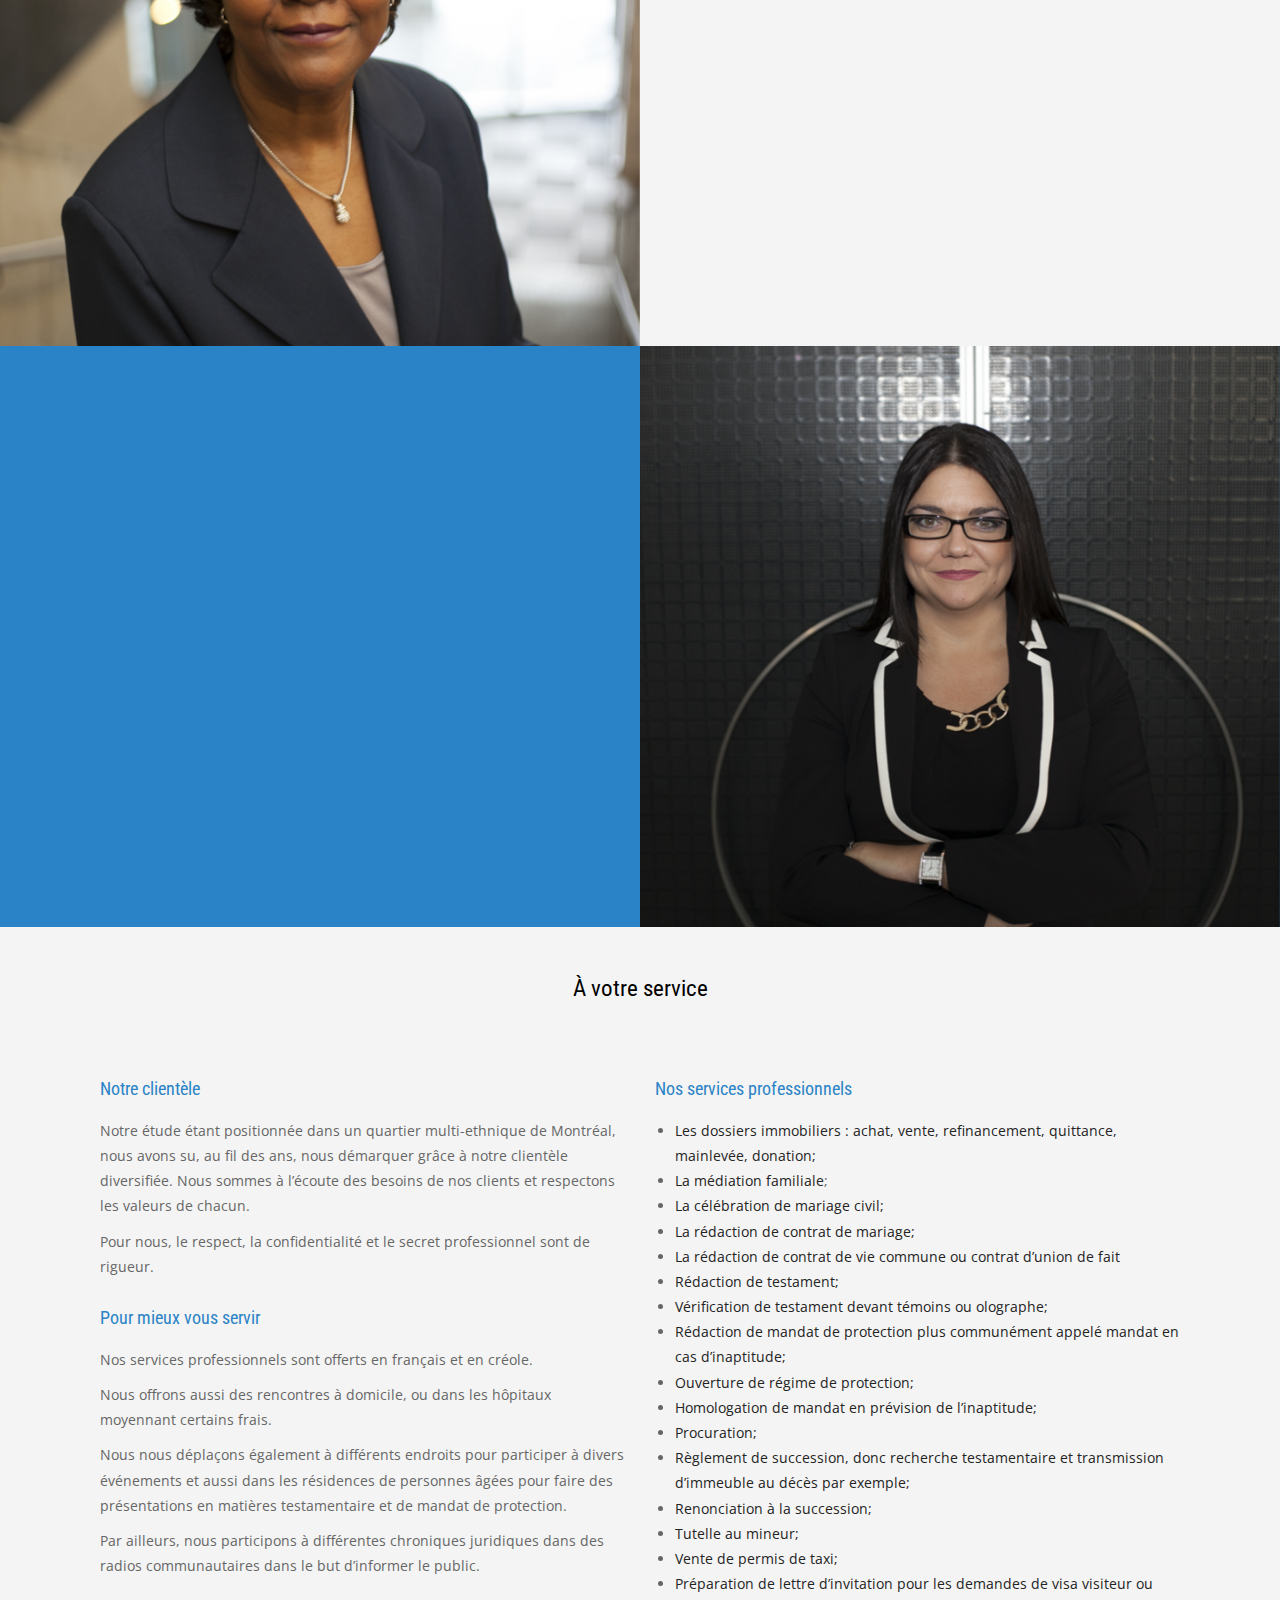
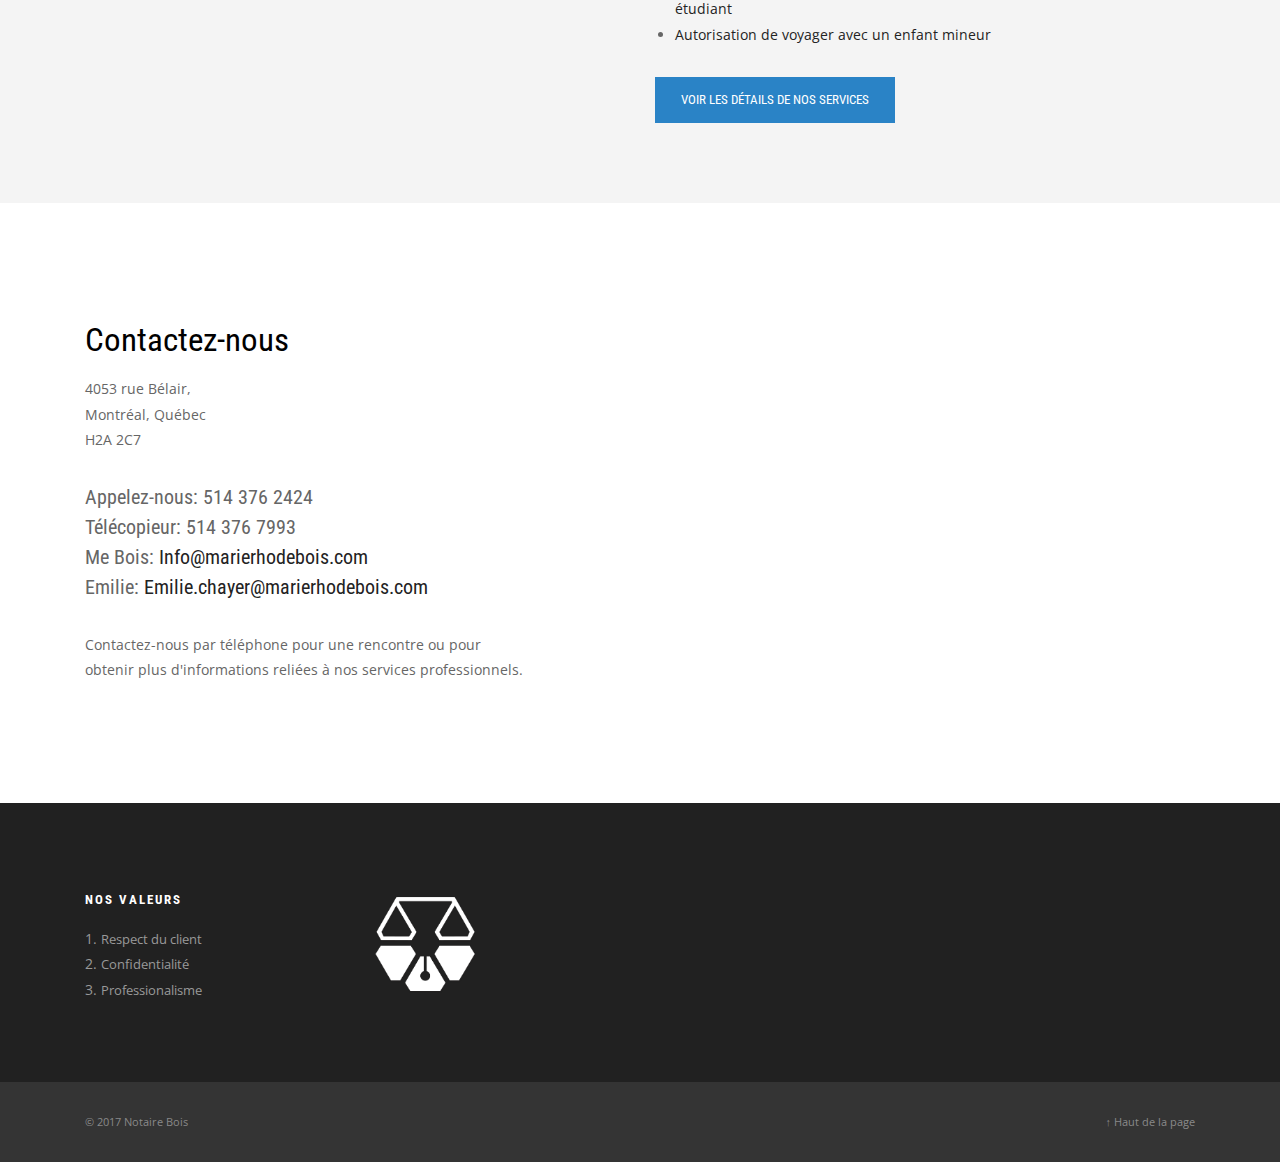
==== commit 6b120153: "updated logo on website, minor content edits, css for video, linked to video online" ====
--- a/index.html
+++ b/index.html
@@ -9,7 +9,7 @@
     <meta property="og:type" content="website" />
     <meta property="og:image" content="Your-Image-Url" />
     <meta property="og:description" content="Your-Page-Description" />
-    <title>Notaires Bois</title>
+    <title>Notaire Bois</title>
     <link rel="shortcut icon" type="image/x-icon" href="images/theme-mountain-favicon.ico">
 
     <!-- Font -->
@@ -130,7 +130,7 @@
 
                 <!-- Fullscreen Slider Section -->
                 <section id="home" class="section-block featured-media tm-slider-parallax-container">
-                    <div class="tm-slider-container full-width-slider" data-featured-slider data-parallax data-parallax-fade-out data-scale-under="960" style="background-color:#1488ab">
+                    <div class="tm-slider-container full-width-slider" data-featured-slider data-parallax data-parallax-fade-out data-scale-under="960" style="background-color:#2a83c6">
                         <ul class="tms-slides">
                             <li class="tms-slide" data-image data-force-fit data-overlay-bkg-color="#00000" data-overlay-bkg-opacity="0.25">
                                 <div class="tms-content">
@@ -158,6 +158,15 @@
 
                 <!-- About -->
                 <section id="about">
+                    
+                    <!-- mini video -->
+                    <div class="section-block pb-0">
+                        <div class="row">
+                            <div class="video-1">
+                                <iframe src="https://www.youtube.com/embed/6kUWx4026Nc?ecver=2" frameborder="0" style="position:absolute;width:100%;height:100%;left:0" allowfullscreen></iframe>
+                            </div>
+                        </div>
+                    </div>
 
                     <!-- Intro About -->
                     <div class="section-block pb-0">
@@ -224,7 +233,7 @@
                                             <h2 class="mb-40">Me Emilie Masson Chayer</h2>
                                             <p class="lead">Notaire</p>
                                         </div>
-                                        <p class="color-white opacity-09">C’est en 2006 qu’Emilie Masson Chayer, alors technicienne juridique s’est jointe à l’équipe de l’étude de Me Marie-Rhode Bois. À cette époque, elle arrivait avec son bagage professionnel d’huissière de justice. Pendant qu’elle y travaillait à temps plein, elle a fait son baccalauréat en droit et a ensuite obtenu sa maîtrise en droit notarial. Depuis avril 2016, l’étude compte une seconde notaire.</p>
+                                        <p class="color-white opacity-09">C’est en 2006 qu’Emilie Masson Chayer, alors technicienne juridique s’est jointe à l’étude de Me Marie-Rhode Bois. À cette époque, elle arrivait avec son bagage professionnel d’huissière de justice. Pendant qu’elle y travaillait à temps plein, elle a fait son baccalauréat en droit et a ensuite obtenu sa maîtrise en droit notarial. Depuis avril 2016, l’étude compte une seconde notaire.</p>
                                         <a href="#contact" data-offset="-60" class="button scroll-link medium bkg-white bkg-hover-charcoal color-charcoal color-hover-white text-uppercase">Contactez</a>
                                     </div>
                                 </div>
@@ -310,14 +319,14 @@
                                     <div class="hero-content-inner left">
                                         <h2>Contactez-nous</h2>
                                         <p>4053 rue Bélair,
-                                            <br>Montréal, QC
+                                            <br>Montréal, Québec
                                             <br>H2A 2C7</p>
                                         <p class="lead">Appelez-nous: 514 376 2424
                                             <br> Télécopieur: 514 376 7993
                                             <br>Me Bois: <a href="mailto:Info@marierhodebois.com">Info@marierhodebois.com</a>
-                                            <br>Emilie: <a href="mailto:Emilie.chayer@marierhodebois.com ">Emilie.chayer@marierhodebois.com </a>                               
-                                            </p>                                
-                                        <p>Contactez-nous par téléphone pour céduler une rencontre ou pour obtenir plus d'informations reliées à nos services professionnels.</p>
+                                            <br>Emilie: <a href="mailto:Emilie.chayer@marierhodebois.com ">Emilie.chayer@marierhodebois.com </a>
+                                        </p>
+                                        <p>Contactez-nous par téléphone pour une rencontre ou pour obtenir plus d'informations reliées à nos services professionnels.</p>
                                     </div>
                                 </div>
                             </div>
@@ -365,7 +374,7 @@
                         <div class="column width-12">
                             <div class="footer-bottom-inner center">
                                 <p class="copyright pull-left clear-float-on-mobile">
-                                    &copy; 2017 Notaires Bois
+                                    &copy; 2017 Notaire Bois
                                 </p>
                                 <a href="#" class="scroll-to-top pull-right" data-no-hide>&uarr; Haut de la page</a>
                             </div>
--- a/css/skin-travel-agency-one-page.css
+++ b/css/skin-travel-agency-one-page.css
@@ -38,23 +38,25 @@
 
 -------------------------------------------------------------------*/
 
+
 /*------------------------------------------------------------------
 [1. Typography]
 */
 
-body{
-	font-family: 'Open Sans', 'Helvetica Neue', serif;
-	letter-spacing: 0;
-	font-weight: 400;
-	font-size: 1.4rem;
-	line-height: 1.8;
-	color: #666;
-}
-h1, 
-h2, 
-h3, 
-h4, 
-h5, 
+body {
+    font-family: 'Open Sans', 'Helvetica Neue', serif;
+    letter-spacing: 0;
+    font-weight: 400;
+    font-size: 1.4rem;
+    line-height: 1.8;
+    color: #666;
+}
+
+h1,
+h2,
+h3,
+h4,
+h5,
 h6,
 a.button,
 button,
@@ -65,84 +67,102 @@
 .counter,
 .header-inner-top,
 .lead,
-blockquote{
-	font-family: 'Roboto Condensed', 'Helvetica Neue', sans-serif;
-}
+blockquote {
+    font-family: 'Roboto Condensed', 'Helvetica Neue', sans-serif;
+}
+
 
 /* Titles */
+
 h1,
 h2,
 h3,
 h4,
 h5,
-h6{
-	line-height: 1;
-	font-weight: 400;
-	text-transform: none;
-	color: #000;
-}
+h6 {
+    line-height: 1;
+    font-weight: 400;
+    text-transform: none;
+    color: #000;
+}
+
 h1 a:hover,
 h2 a:hover,
 h3 a:hover,
 h4 a:hover,
 h5 a:hover,
-h6 a:hover{
-	color: #1488ab;
-}
+h6 a:hover {
+    color: #2a83c6;
+}
+
 h1 {
-	font-size: 4.5rem;
-}
-h2{
-	font-size: 3.3rem;
-}
+    font-size: 4.5rem;
+}
+
+h2 {
+    font-size: 3.3rem;
+}
+
 h3 {
-	font-size: 2.3rem;
-}
+    font-size: 2.3rem;
+}
+
 h4 {
-	font-size: 1.8rem;
-}
-h5{
-	font-size: 1.6rem;
-}
-h6{
-	font-size: 1.2rem;
-}
+    font-size: 1.8rem;
+}
+
+h5 {
+    font-size: 1.6rem;
+}
+
+h6 {
+    font-size: 1.2rem;
+}
+
 
 /* Widget Titles */
-.footer .widget-title, 
-.footer .widget-title a{
-	font-size: 1.3rem;
-	font-weight: 700;
-	letter-spacing: 0.2rem;
-	text-transform: uppercase;
-	color: #fff;
-}
-.sidebar .widget-title, 
-.sidebar .widget-title a{
-	font-size: 1.3rem;
-}
-.side-navigation-wrapper .widget-title, 
-.side-navigation-wrapper .widget-title a{
-	font-size: 1.3rem;
-	color: #fff;
-}
-.overlay-navigation-wrapper .widget-title, 
-.overlay-navigation-wrapper .widget-title a{
-	font-size: 1.3rem;
-	color: #999;
-}
+
+.footer .widget-title,
+.footer .widget-title a {
+    font-size: 1.3rem;
+    font-weight: 700;
+    letter-spacing: 0.2rem;
+    text-transform: uppercase;
+    color: #fff;
+}
+
+.sidebar .widget-title,
+.sidebar .widget-title a {
+    font-size: 1.3rem;
+}
+
+.side-navigation-wrapper .widget-title,
+.side-navigation-wrapper .widget-title a {
+    font-size: 1.3rem;
+    color: #fff;
+}
+
+.overlay-navigation-wrapper .widget-title,
+.overlay-navigation-wrapper .widget-title a {
+    font-size: 1.3rem;
+    color: #999;
+}
+
 
 /* Link Colors */
-a, 
+
+a,
 p a,
-.box a:not(.button){
-	color: #232323;
-}
+.box a:not(.button) {
+    color: #232323;
+}
+
 .sidebar .widget a,
 .shop .product-summary a,
-.shop .cart-overview a{
-	color: #666;
-}
+.shop .cart-overview a {
+    color: #666;
+}
+
 a:hover,
 p a:hover,
 .box a:not(.button):hover,
@@ -162,3586 +182,4493 @@
 .post-love a:hover,
 .post-love a:hover span,
 .scroll-down a:hover,
-.widget a:not(.button):hover{
-	color: #1488ab;
-}
+.widget a:not(.button):hover {
+    color: #2a83c6;
+}
+
 .footer .widget a:hover,
 .footer a:hover + .post-info .post-date,
 .footer .navigation a:hover,
 .footer .social-list a:hover,
-.footer .footer-bottom a:hover{
-	color: #edf8ff;
-}
-a[class*="icon-"]:hover{
-	text-decoration: none;
-}
+.footer .footer-bottom a:hover {
+    color: #edf8ff;
+}
+
+a[class*="icon-"]:hover {
+    text-decoration: none;
+}
+
 a:hover .text-line,
 a.animated-link:hover .text-line,
 .accordion li a:hover .text-line,
 .tabs li a:hover .text-line,
-.blog-masonry .with-background .post-read-more a:hover .text-line{
-	background-color: #1488ab;
-}
-a.animated-link{
-	position: relative;
-}
+.blog-masonry .with-background .post-read-more a:hover .text-line {
+    background-color: #2a83c6;
+}
+
+a.animated-link {
+    position: relative;
+}
+
 
 /* Lead */
+
 .lead,
-blockquote.large{
-	font-size: 2rem;
-	font-weight: 400;
-	text-transform: none;
-}
+blockquote.large {
+    font-size: 2rem;
+    font-weight: 400;
+    text-transform: none;
+}
+
 
 /* Title Classes */
-.title-xlarge{
-	font-size: 7.4rem;
-	line-height: 1;
-}
-.title-large{
-	font-size: 6.2rem;
-	line-height: 1;
-}
-.title-medium{
-	font-size: 3rem;
-	line-height: 1;
-}
-.title-small{
-	font-size: 1.1rem;
-	line-height: 1;
-}
+
+.title-xlarge {
+    font-size: 7.4rem;
+    line-height: 1;
+}
+
+.title-large {
+    font-size: 6.2rem;
+    line-height: 1;
+}
+
+.title-medium {
+    font-size: 3rem;
+    line-height: 1;
+}
+
+.title-small {
+    font-size: 1.1rem;
+    line-height: 1;
+}
+
 
 /* Text Classes */
-.text-xlarge{
-	font-size: 4.6rem;
-	line-height: 1.4;
-}
-.text-large{
-	font-size: 4rem;
-	line-height: 1.4;
-}
-.text-medium{
-	font-size: 2.4rem;
-	line-height: 1.4;
-}
-.text-small{
-	font-size: 1.6rem;
-	line-height: 1.4;
-}
+
+.text-xlarge {
+    font-size: 4.6rem;
+    line-height: 1.4;
+}
+
+.text-large {
+    font-size: 4rem;
+    line-height: 1.4;
+}
+
+.text-medium {
+    font-size: 2.4rem;
+    line-height: 1.4;
+}
+
+.text-small {
+    font-size: 1.6rem;
+    line-height: 1.4;
+}
+
 
 /* Special Text Classes */
-.status-code-title{
-	font-size: 14rem;
-	line-height: 1;
-}
+
+.status-code-title {
+    font-size: 14rem;
+    line-height: 1;
+}
+
 
 /* Weight Classes */
-.weight-light{
-	font-weight: 300;
-}
-.weight-regular{
-	font-weight: 400;
-}
-.weight-semi-bold{
-	font-weight: 600;
-}
-.weight-bold{
-	font-weight: 700;
-}
-
-@media only screen and (max-width: 768px){
-	h1,
-	.title-xlarge {
-		font-size: 4rem;
-	}
-	h2,
-	.title-large{
-		font-size: 2.8rem;
-	}
-	h3 {
-		font-size: 1.8rem;
-	}
-	h4 {
-		font-size: 1.5rem;
-	}
-	h5{
-		font-size: 1.3rem;
-	}
-	h6{
-		font-size: 1.1rem;
-	}
-	h5.tms-caption, 
-	.tmp-content h5{
-		font-size: 1.4rem;
-	}
-	.tms-caption.title-xlarge,
-	.tmp-content .title-xlarge{
-		font-size: 4.5rem;
-		line-height: 4.5rem;
-	}
-
-	/* Lead */
-	.lead{
-		font-size: 1.7rem;
-	}
-
-	/* Text Classes */
-	.text-xlarge{
-		font-size: 3.1rem;
-	}
-	.text-large{
-		font-size: 2.5rem;
-	}
-	.text-medium{
-		font-size: 1.9rem;
-	}
-	.text-small{
-		font-size: 1.1rem;
-	}
-
-	/* Helpers */
-	.fullscreen-section .background-on-mobile{
-		background: #f4f4f4;
-	}
-	.fullscreen-section .background-on-mobile *{
-		color: #666 !important;
-	}
-	.fullscreen-section .background-on-mobile h1,
-	.fullscreen-section .background-on-mobile h2,
-	.fullscreen-section .background-on-mobile h3,
-	.fullscreen-section .background-on-mobile h4,
-	.fullscreen-section .background-on-mobile h5,
-	.fullscreen-section .background-on-mobile h6{
-		color: #000 !important;
-	}
-}
+
+.weight-light {
+    font-weight: 300;
+}
+
+.weight-regular {
+    font-weight: 400;
+}
+
+.weight-semi-bold {
+    font-weight: 600;
+}
+
+.weight-bold {
+    font-weight: 700;
+}
+
+@media only screen and (max-width: 768px) {
+    h1,
+    .title-xlarge {
+        font-size: 4rem;
+    }
+    h2,
+    .title-large {
+        font-size: 2.8rem;
+    }
+    h3 {
+        font-size: 1.8rem;
+    }
+    h4 {
+        font-size: 1.5rem;
+    }
+    h5 {
+        font-size: 1.3rem;
+    }
+    h6 {
+        font-size: 1.1rem;
+    }
+    h5.tms-caption,
+    .tmp-content h5 {
+        font-size: 1.4rem;
+    }
+    .tms-caption.title-xlarge,
+    .tmp-content .title-xlarge {
+        font-size: 4.5rem;
+        line-height: 4.5rem;
+    }
+    /* Lead */
+    .lead {
+        font-size: 1.7rem;
+    }
+    /* Text Classes */
+    .text-xlarge {
+        font-size: 3.1rem;
+    }
+    .text-large {
+        font-size: 2.5rem;
+    }
+    .text-medium {
+        font-size: 1.9rem;
+    }
+    .text-small {
+        font-size: 1.1rem;
+    }
+    /* Helpers */
+    .fullscreen-section .background-on-mobile {
+        background: #f4f4f4;
+    }
+    .fullscreen-section .background-on-mobile * {
+        color: #666 !important;
+    }
+    .fullscreen-section .background-on-mobile h1,
+    .fullscreen-section .background-on-mobile h2,
+    .fullscreen-section .background-on-mobile h3,
+    .fullscreen-section .background-on-mobile h4,
+    .fullscreen-section .background-on-mobile h5,
+    .fullscreen-section .background-on-mobile h6 {
+        color: #000 !important;
+    }
+}
+
 
 /*------------------------------------------------------------------
 [2. Background Color & Color Classes]
 */
 
-body, 
+body,
 .content,
 .featured-media:after,
 .section-block:not([class*="bkg-"]),
-.fullscreen-sections-wrapper{
-	background-color: #fff;
-}
+.fullscreen-sections-wrapper {
+    background-color: #fff;
+}
+
 .section-block.featured-media,
-.section-block.fullscreen-section{
-	background-color: #232323;
-}
+.section-block.fullscreen-section {
+    background-color: #232323;
+}
+
 
 /* greyscale */
-.wrapper-inner{
-	-webkit-filter: none;
-			filter: none;
-	-webkit-transition: 350ms ease-in-out;
-			transition: 350ms ease-in-out;
-}
+
+.wrapper-inner {
+    -webkit-filter: none;
+    filter: none;
+    -webkit-transition: 350ms ease-in-out;
+    transition: 350ms ease-in-out;
+}
+
 
 /* grey ulatrlight */
-.bkg-grey-ultralight{
-	background-color: #f4f4f4;
-	border-color: #f4f4f4;
-}
-.bkg-hover-grey-ultralight:hover{
-	background-color: #f4f4f4;
-	border-color: #f4f4f4;
-}
-.border-hover-grey-ultralight:hover{
-	border-color: #f4f4f4;
-}
+
+.bkg-grey-ultralight {
+    background-color: #f4f4f4;
+    border-color: #f4f4f4;
+}
+
+.bkg-hover-grey-ultralight:hover {
+    background-color: #f4f4f4;
+    border-color: #f4f4f4;
+}
+
+.border-hover-grey-ultralight:hover {
+    border-color: #f4f4f4;
+}
+
 .color-grey-ultralight,
-.color-hover-grey-ultralight:hover{
-	color: #f4f4f4;
-}
+.color-hover-grey-ultralight:hover {
+    color: #f4f4f4;
+}
+
 
 /* grey */
-.bkg-grey{
-	background-color: #4e4e4d;
-	border-color: #4e4e4d;
-}
-.bkg-hover-grey:hover{
-	background-color: #4e4e4d;
-	border-color: #4e4e4d;
-}
-.border-hover-grey:hover{
-	border-color: #4e4e4d;
-}
+
+.bkg-grey {
+    background-color: #4e4e4d;
+    border-color: #4e4e4d;
+}
+
+.bkg-hover-grey:hover {
+    background-color: #4e4e4d;
+    border-color: #4e4e4d;
+}
+
+.border-hover-grey:hover {
+    border-color: #4e4e4d;
+}
+
 .color-grey,
-.color-hover-grey:hover{
-	color: #4e4e4d;
-}
+.color-hover-grey:hover {
+    color: #4e4e4d;
+}
+
 
 /* charcoal */
-.bkg-charcoal-light{
-	background-color: #333; 
-	border-color: #333;
-}
-.bkg-hover-charcoal-light:hover{
-	background-color: #333; 
-	border-color: #333;
-}
-.border-hover-charcoal-light:hover{
-	border-color: #333;
-}
+
+.bkg-charcoal-light {
+    background-color: #333;
+    border-color: #333;
+}
+
+.bkg-hover-charcoal-light:hover {
+    background-color: #333;
+    border-color: #333;
+}
+
+.border-hover-charcoal-light:hover {
+    border-color: #333;
+}
+
 .color-charcoal-light,
-.color-hover-charcoal-light:hover{
-	color: #333;
-}
-.bkg-charcoal{
-	background-color: #232323; 
-	border-color: #232323;
-}
-.bkg-hover-charcoal:hover{
-	background-color: #232323; 
-	border-color: #232323;
-}
+.color-hover-charcoal-light:hover {
+    color: #333;
+}
+
+.bkg-charcoal {
+    background-color: #232323;
+    border-color: #232323;
+}
+
+.bkg-hover-charcoal:hover {
+    background-color: #232323;
+    border-color: #232323;
+}
+
 .border-charcoal,
-.border-hover-charcoal:hover{
-	border-color: #232323;
-}
+.border-hover-charcoal:hover {
+    border-color: #232323;
+}
+
 .color-charcoal,
-.color-hover-charcoal:hover{
-	color: #232323;
-}
+.color-hover-charcoal:hover {
+    color: #232323;
+}
+
 
 /* theme */
-.bkg-theme{
-	background-color: #1488ab;
-	border-color: #1488ab;
-}
-.bkg-hover-theme:hover{
-	background-color: #1488ab;
-	border-color: #1488ab;
-}
-.border-theme{
-	border-color: #1488ab;
-}
-.border-hover-theme:hover{
-	border-color: #1488ab;
-}
-.color-theme{
-	color: #1488ab;
-}
-.color-hover-theme:hover{
-	color: #1488ab;
-}
+
+.bkg-theme {
+    background-color: #2a83c6;
+    border-color: #2a83c6;
+}
+
+.bkg-hover-theme:hover {
+    background-color: #2a83c6;
+    border-color: #2a83c6;
+}
+
+.border-theme {
+    border-color: #2a83c6;
+}
+
+.border-hover-theme:hover {
+    border-color: #2a83c6;
+}
+
+.color-theme {
+    color: #2a83c6;
+}
+
+.color-hover-theme:hover {
+    color: #2a83c6;
+}
+
 
 /*------------------------------------------------------------------
 [3. Section Padding]
 */
 
+
 /* Unique Template Padding & Margins */
+
 .section-block,
 .fullscreen-section .fullscreen-inner,
 .pagination-2 .pagination-next,
-.row.xlarge{
-	padding-top: 11rem;
-	padding-bottom: 11rem;
-}
+.row.xlarge {
+    padding-top: 11rem;
+    padding-bottom: 11rem;
+}
+
 .replicable-content,
-.row.xlarge.replicable-content{
-	padding-top: 11rem;
-	padding-bottom: 8rem;
-}
-.section-block.slanted-top:before{
-	width: 100%;
-	height: 12rem;
-	background-color: inherit;
-	content: '';
-	position: absolute;
-	left: 0;
-	top: -5.7rem;
-	-webkit-transform: skewY(-4.5deg);
-	transform: skewY(-4.5deg);
-	z-index: 5;
-}
-.footer .footer-top{
-	padding-top: 9rem;
-	padding-bottom: 5rem;
-}
-.grid-filter-menu{
-	padding-top: 5rem;
-	padding-bottom: 5rem;
-}
-.home-page .grid-filter-menu{
-	padding-bottom: 4rem;
-}
-.section-block.feature-2{
-	padding-bottom: 12rem;
-}
-.divider{
-	margin-top: 6rem;
-	margin-bottom: 9rem;
-}
+.row.xlarge.replicable-content {
+    padding-top: 11rem;
+    padding-bottom: 8rem;
+}
+
+.section-block.slanted-top:before {
+    width: 100%;
+    height: 12rem;
+    background-color: inherit;
+    content: '';
+    position: absolute;
+    left: 0;
+    top: -5.7rem;
+    -webkit-transform: skewY(-4.5deg);
+    transform: skewY(-4.5deg);
+    z-index: 5;
+}
+
+.footer .footer-top {
+    padding-top: 9rem;
+    padding-bottom: 5rem;
+}
+
+.grid-filter-menu {
+    padding-top: 5rem;
+    padding-bottom: 5rem;
+}
+
+.home-page .grid-filter-menu {
+    padding-bottom: 4rem;
+}
+
+.section-block.feature-2 {
+    padding-bottom: 12rem;
+}
+
+.divider {
+    margin-top: 6rem;
+    margin-bottom: 9rem;
+}
+
 .page-intro .divider,
-[class*="intro-title-"] .divider{
-	margin-top: 0;
-	margin-bottom: 2rem;
-}
-.separator{
-	width: 5rem;
-	height: 0.1rem;
-	margin-top: 1.5rem;
-	margin-bottom: 3rem;
-}
-.text-line{
-	width: 2rem;
-	height: 0.1rem;
-	display: inline-block;
-}
-.text-line[class*="bkg-"]{
-	padding: 0;
-}
-.text-line-vertical{
-	display: inline-block;
-	position: relative;
-}
+[class*="intro-title-"] .divider {
+    margin-top: 0;
+    margin-bottom: 2rem;
+}
+
+.separator {
+    width: 5rem;
+    height: 0.1rem;
+    margin-top: 1.5rem;
+    margin-bottom: 3rem;
+}
+
+.text-line {
+    width: 2rem;
+    height: 0.1rem;
+    display: inline-block;
+}
+
+.text-line[class*="bkg-"] {
+    padding: 0;
+}
+
+.text-line-vertical {
+    display: inline-block;
+    position: relative;
+}
+
 .text-line-vertical:after {
-	width: 1px;
-	height: 8rem;
-	margin-top: 3rem;
-	border-right: 1px solid #777;
-	position: absolute;
-	top: 100%;
-	left: 50%;
-	content: '';
-}
-.tm-slider-container .text-line-vertical:after{
-	height: 200%;
-	border-color: #fff;
-}
-@media only screen and (min-width: 960px){
-	.header-1-static + .content{
-		padding-top: 8rem;
-	}
-}
-@media only screen and (max-width: 768px){
-	.fullscreen-section.content-below-on-mobile .fullscreen-inner {
-		padding-top: 12rem !important;
-		padding-bottom: 12rem !important;
-	}
-}
+    width: 1px;
+    height: 8rem;
+    margin-top: 3rem;
+    border-right: 1px solid #777;
+    position: absolute;
+    top: 100%;
+    left: 50%;
+    content: '';
+}
+
+.tm-slider-container .text-line-vertical:after {
+    height: 200%;
+    border-color: #fff;
+}
+
+@media only screen and (min-width: 960px) {
+    .header-1-static + .content {
+        padding-top: 8rem;
+    }
+}
+
+@media only screen and (max-width: 768px) {
+    .fullscreen-section.content-below-on-mobile .fullscreen-inner {
+        padding-top: 12rem !important;
+        padding-bottom: 12rem !important;
+    }
+}
+
 
 /*------------------------------------------------------------------
 [4. Header Styling]
 */
 
+
 /* Initial Position */
-.header-bottom{
-	bottom: 0.1rem;
-}
+
+.header-bottom {
+    bottom: 0.1rem;
+}
+
 
 /* Intial Height */
+
 .header .logo,
 .header .header-inner .navigation > ul > li,
 .header .header-inner .navigation > ul > li > a:not(.button),
-.header .header-inner .dropdown > .nav-icon{
-	height: 8rem;
-	line-height: 8rem;
-}
+.header .header-inner .dropdown > .nav-icon {
+    height: 8rem;
+    line-height: 8rem;
+}
+
 
 /* Compacted Height */
+
 .header-compact .logo,
 .header-compact .header-inner .navigation > ul > li,
 .header-compact .header-inner .navigation > ul > li > a:not(.button),
-.header-compact .header-inner .dropdown > .nav-icon{
-	height: 6rem;
-	line-height: 6rem;
-}
+.header-compact .header-inner .dropdown > .nav-icon {
+    height: 6rem;
+    line-height: 6rem;
+}
+
 
 /* Header Initial Styling */
+
 .header-inner-top p {
-	font-size: 1.1rem;
-	line-height: 4rem;
-	margin-bottom: 0;
-}
-.header .header-inner{
-	background-color: #fff;
-	border-bottom: none;
-	border-bottom: 1px solid #eee;
-}
-.header .header-inner > .nav-bar{
-	/*border-bottom: 1px solid #eee;*/
-}
+    font-size: 1.1rem;
+    line-height: 4rem;
+    margin-bottom: 0;
+}
+
+.header .header-inner {
+    background-color: #fff;
+    border-bottom: none;
+    border-bottom: 1px solid #eee;
+}
+
+.header .header-inner > .nav-bar {
+    /*border-bottom: 1px solid #eee;*/
+}
+
 
 /* Transparent Header Initial & Active Nav Colors */
-.header-transparent .header-inner{
-	background-color: transparent;
-	border-bottom: 1px solid transparent;
-}
-.header-transparent .header-inner > .nav-bar{
-	border-bottom: 1px solid rgba(255,255,255, 0.2);
-}
+
+.header-transparent .header-inner {
+    background-color: transparent;
+    border-bottom: 1px solid transparent;
+}
+
+.header-transparent .header-inner > .nav-bar {
+    border-bottom: 1px solid rgba(255, 255, 255, 0.2);
+}
+
 
 /* Background Header - On Scroll! */
-.header-background .header-inner{
-	background-color: #fff;
-	border-color: #eee;
-}
-.header-background .header-inner > .nav-bar{
-	border-bottom: none;
-}
+
+.header-background .header-inner {
+    background-color: #fff;
+    border-color: #eee;
+}
+
+.header-background .header-inner > .nav-bar {
+    border-bottom: none;
+}
+
 
 /* Header Inner Top */
-.header .header-inner-top{
-	height: 4rem;
-	background: #232323;
-	color: #fff;
-}
+
+.header .header-inner-top {
+    height: 4rem;
+    background: #232323;
+    color: #fff;
+}
+
 
 /* Mobile Header Styles & Breakpoints */
-.mobile .header .header-inner{
-	background-color: #fff;
-	border-top: none;
-}
-.mobile .header .header-inner{
-	border-bottom: 1px solid #eee;
-}
-.mobile .header + .content{
-	padding-top: 0;
-}
-@media only screen and (max-width: 960px){
-	.header .header,
-	.header .header-inner,
-	.header.header-transparent .header-inner{
-		background-color: #fff;
-	}
-	.header .header-inner{
-		border-bottom: 1px solid #eee;
-	}
-	.header .header-inner > .nav-bar{
-		padding: 0;
-	}
-}
+
+.mobile .header .header-inner {
+    background-color: #fff;
+    border-top: none;
+}
+
+.mobile .header .header-inner {
+    border-bottom: 1px solid #eee;
+}
+
+.mobile .header + .content {
+    padding-top: 0;
+}
+
+@media only screen and (max-width: 960px) {
+    .header .header,
+    .header .header-inner,
+    .header.header-transparent .header-inner {
+        background-color: #fff;
+    }
+    .header .header-inner {
+        border-bottom: 1px solid #eee;
+    }
+    .header .header-inner > .nav-bar {
+        padding: 0;
+    }
+}
+
 
 /*------------------------------------------------------------------
 [5. Header Logo]
 */
 
+
 /* Initial Logo Width */
-.header .logo{
-	width: 12.5rem;
-}
+
+.header .logo {
+    width: 12.5rem;
+}
+
 
 /* Compacted Header Logo Width */
-.header-compact .logo{
-	width: 12.5rem;
-}
+
+.header-compact .logo {
+    width: 12.5rem;
+}
+
 
 /* Initial Logo Styling */
-.header .logo a{
-	display: block !important;
-	position: absolute;
-	top: 0;
-}
+
+.header .logo a {
+    display: block !important;
+    position: absolute;
+    top: 0;
+}
+
 .header-in .logo a,
-.header-out .logo a{
-	-webkit-transition-duration: 0ms;
-	transition-duration: 0ms;
-}
-.header .logo a:first-child{
-	opacity: 1;
-	-webkit-transform: translateY(0);
-	transform: translateY(0);
-}
-.header .logo a + a{
-	display: none !important;
-}
+.header-out .logo a {
+    -webkit-transition-duration: 0ms;
+    transition-duration: 0ms;
+}
+
+.header .logo a:first-child {
+    opacity: 1;
+    -webkit-transform: translateY(0);
+    transform: translateY(0);
+}
+
+.header .logo a + a {
+    display: none !important;
+}
+
 
 /* Transparent Header Show Light Logo */
-.header-transparent .logo a:first-child{
-	opacity: 0;
-	-webkit-transform: translateY(5rem);
-	transform: translateY(5rem);
-}
-.header-transparent .logo a + a{
-	display: block !important;
-	-webkit-transform: translateY(0);
-	transform: translateY(0);
-}
+
+.header-transparent .logo a:first-child {
+    opacity: 0;
+    -webkit-transform: translateY(5rem);
+    transform: translateY(5rem);
+}
+
+.header-transparent .logo a + a {
+    display: block !important;
+    -webkit-transform: translateY(0);
+    transform: translateY(0);
+}
+
 
 /* Header Background Logo Swap to Dark Logo - On Scroll! */
-.header-background .logo a:first-child{
-	opacity: 1;
-	-webkit-transform: translateY(0);
-	transform: translateY(0);
-}
-.header-background .logo a + a{
-	display: block !important;
-	opacity: 0;
-	-webkit-transform: translateY(-5rem);
-	transform: translateY(-5rem);
-}
+
+.header-background .logo a:first-child {
+    opacity: 1;
+    -webkit-transform: translateY(0);
+    transform: translateY(0);
+}
+
+.header-background .logo a + a {
+    display: block !important;
+    opacity: 0;
+    -webkit-transform: translateY(-5rem);
+    transform: translateY(-5rem);
+}
+
 
 /* Logo Nav Dark */
-.nav-dark .logo a:first-child{
-	display: block !important;
-	top: 0;
-	opacity: 1;
-	-webkit-transform: translateY(0);
-	transform: translateY(0);
-}
-.nav-dark .logo a:last-child{
-	display: none !important;
-}
+
+.nav-dark .logo a:first-child {
+    display: block !important;
+    top: 0;
+    opacity: 1;
+    -webkit-transform: translateY(0);
+    transform: translateY(0);
+}
+
+.nav-dark .logo a:last-child {
+    display: none !important;
+}
+
 
 /* Logo Mobile Header & Breakpoints */
-.mobile .header .logo a:first-child{
-	display: block !important;
-	opacity: 1;
-	-webkit-transform: translateY(0);
-	transform: translateY(0);
-}
-@media only screen and (max-width: 960px){
-	.header .logo-inner{
-		display: table-cell;
-		vertical-align: middle;
-	}
-	.header .logo a{
-		position: relative;
-	}
-	.header .logo a:first-child{
-		opacity: 1;
-		top: 0;
-		-webkit-transform: translateX(0) !important;
-		transform: translateX(0) !important;
-	}
-	.header .logo a:last-child{
-		display: none !important;
-	}
-}
+
+.mobile .header .logo a:first-child {
+    display: block !important;
+    opacity: 1;
+    -webkit-transform: translateY(0);
+    transform: translateY(0);
+}
+
+@media only screen and (max-width: 960px) {
+    .header .logo-inner {
+        display: table-cell;
+        vertical-align: middle;
+    }
+    .header .logo a {
+        position: relative;
+    }
+    .header .logo a:first-child {
+        opacity: 1;
+        top: 0;
+        -webkit-transform: translateX(0) !important;
+        transform: translateX(0) !important;
+    }
+    .header .logo a:last-child {
+        display: none !important;
+    }
+}
+
 
 /*------------------------------------------------------------------
 [6. Header Navigation]
 */
 
+
 /* Padding & Margins */
-.header .logo-center ~ .navigation.nav-center{
-	padding-top: 0.5rem;
-}
-.header .logo-center ~ .navigation.nav-center > ul > li > a{
-	padding-bottom: 2rem;
-}
-.header .navigation > ul > li > a{
-	margin: 0 1.5rem;
-	padding-left: 0;
-	padding-right: 0;
-	font-size: 1.1rem;
-	text-transform: uppercase;
-	font-weight: 600;
-	letter-spacing: 0;
-}
+
+.header .logo-center ~ .navigation.nav-center {
+    padding-top: 0.5rem;
+}
+
+.header .logo-center ~ .navigation.nav-center > ul > li > a {
+    padding-bottom: 2rem;
+}
+
+.header .navigation > ul > li > a {
+    margin: 0 1.5rem;
+    padding-left: 0;
+    padding-right: 0;
+    font-size: 1.1rem;
+    text-transform: uppercase;
+    font-weight: 600;
+    letter-spacing: 0;
+}
+
 
 /* Header Initial & Active Nav Colors */
-.header .navigation > ul > li > a{
-	color: #999;
-	opacity: 1;
-}
+
+.header .navigation > ul > li > a {
+    color: #999;
+    opacity: 1;
+}
+
 .header .navigation > ul > li.current > a,
-.header .navigation > ul > li > a:hover{
-	color: #000;
-	opacity: 1;
-}
-.header .navigation > ul > li.current > a:hover{
-	color: #000;
-}
+.header .navigation > ul > li > a:hover {
+    color: #000;
+    opacity: 1;
+}
+
+.header .navigation > ul > li.current > a:hover {
+    color: #000;
+}
+
 
 /* Transparent Header Initial, Hover & Current Nav Colors */
-.header-transparent .navigation > ul > li > a{
-	color: #fff;
-	opacity: 0.6;
-}
-.header-transparent .navigation > ul > li > a:hover{
-	color: #fff;
-	opacity: 1;
-}
+
+.header-transparent .navigation > ul > li > a {
+    color: #fff;
+    opacity: 0.6;
+}
+
+.header-transparent .navigation > ul > li > a:hover {
+    color: #fff;
+    opacity: 1;
+}
+
 .header-transparent .navigation > ul > li.current > a,
-.header-transparent .navigation > ul > li.current > a:hover{
-	color: #fff;
-	opacity: 1;
-}
+.header-transparent .navigation > ul > li.current > a:hover {
+    color: #fff;
+    opacity: 1;
+}
+
 
 /* Nav Dark Initial, Hover & Current Colors */
-.header-transparent.nav-dark .navigation > ul > li > a{
-	color: #000;
-	opacity: 0.5;
-}
+
+.header-transparent.nav-dark .navigation > ul > li > a {
+    color: #000;
+    opacity: 0.5;
+}
+
 .nav-dark .navigation > ul > li.current > a,
-.nav-dark .navigation > ul > li.current > a:hover{
-	color: #000;
-	opacity: 1;
-}
+.nav-dark .navigation > ul > li.current > a:hover {
+    color: #000;
+    opacity: 1;
+}
+
 
 /* Header Background Initial, Hover & Current Nav Colors - On Scroll! */
-.header-background .navigation > ul > li > a{
-	color: #999;
-}
-.header-background .navigation > ul > li.current > a{
-	color: #000;
-	border-bottom: none;
-}
-.header-background .navigation > ul > li.current > a:hover{
-	color: #000;
-}
-.header-background .navigation > ul > li > a:hover{
-	color: #000;
-	opacity: 1;
-}
+
+.header-background .navigation > ul > li > a {
+    color: #999;
+}
+
+.header-background .navigation > ul > li.current > a {
+    color: #000;
+    border-bottom: none;
+}
+
+.header-background .navigation > ul > li.current > a:hover {
+    color: #000;
+}
+
+.header-background .navigation > ul > li > a:hover {
+    color: #000;
+    opacity: 1;
+}
+
 
 /* Sub Menus, Mega Menus, Dropdown List Initial Colors */
+
 .navigation .sub-menu li,
-.navigation .dropdown-list li{
-	border-bottom: none;
-}
+.navigation .dropdown-list li {
+    border-bottom: none;
+}
+
 .navigation .sub-menu li a,
 .navigation .mega-sub-menu ul li a,
-.navigation .dropdown-list li a{
-	line-height: 1.6;
-	font-weight: 400;
-	font-size: 1.2rem;
-	color: #888;
-}
+.navigation .dropdown-list li a {
+    line-height: 1.6;
+    font-weight: 400;
+    font-size: 1.2rem;
+    color: #888;
+}
+
 .navigation .sub-menu:not(.custom-content) li a,
-.navigation .dropdown-list:not(.custom-content) li a{
-	padding: 1rem 1.5rem;
-}
-.navigation .mega-sub-menu > li > a{
-	font-size: 1.3rem;
-}
+.navigation .dropdown-list:not(.custom-content) li a {
+    padding: 1rem 1.5rem;
+}
+
+.navigation .mega-sub-menu > li > a {
+    font-size: 1.3rem;
+}
+
 .navigation .sub-menu:not(.custom-content) a,
 .navigation .sub-menu.custom-content,
 .navigation .mega-sub-menu,
-.navigation .dropdown-list{
-	background-color: #111;
-}
+.navigation .dropdown-list {
+    background-color: #111;
+}
+
 
 /* Menu Nav Cart Intial Colors */
-.navigation .cart .badge{
-	top: -0.4rem;
-	left: 1.2rem;
-	background-color: #1488ab;
-}
-.navigation .cart-overview .product-title{
-	color: #fff;
-}
+
+.navigation .cart .badge {
+    top: -0.4rem;
+    left: 1.2rem;
+    background-color: #2a83c6;
+}
+
+.navigation .cart-overview .product-title {
+    color: #fff;
+}
+
 .navigation .cart-overview .product-price,
-.navigation .cart-overview .product-quantity{
-	color: #999;
-}
-.navigation .cart-overview a.product-remove{
-	background-color: #444;
-	color: #999;
-}
-.navigation .cart-overview .cart-subtotal{
-	color: #fff;
-}
-.navigation .cart-overview .cart-actions{
-	border-color: #444;
-}
-.navigation .cart-overview .checkout.button{
-	background-color: #1488ab;
-	border-color: transparent;
-	color: #fff;
-}
-.navigation .cart-overview .checkout.button:hover{
-	background-color: #666;
-	border-color: transparent;
-	color: #fff;
-}
+.navigation .cart-overview .product-quantity {
+    color: #999;
+}
+
+.navigation .cart-overview a.product-remove {
+    background-color: #444;
+    color: #999;
+}
+
+.navigation .cart-overview .cart-subtotal {
+    color: #fff;
+}
+
+.navigation .cart-overview .cart-actions {
+    border-color: #444;
+}
+
+.navigation .cart-overview .checkout.button {
+    background-color: #2a83c6;
+    border-color: transparent;
+    color: #fff;
+}
+
+.navigation .cart-overview .checkout.button:hover {
+    background-color: #666;
+    border-color: transparent;
+    color: #fff;
+}
+
 
 /* Sub Menus, Mega Menus, Dropdown List Hover Colors */
+
 .navigation .sub-menu:not(.custom-content) li:hover > a,
 .navigation .mega-sub-menu:not(.custom-content) ul li:hover > a,
-.navigation .dropdown-list:not(.custom-content) li:hover a{
-	background-color: #000;
-}
+.navigation .dropdown-list:not(.custom-content) li:hover a {
+    background-color: #000;
+}
+
 .navigation ul li > a:hover,
 .navigation .mega-sub-menu ul li > a:hover,
 .navigation .dropdown-list li > a:hover,
 .navigation .cart-overview .product-title:hover,
-.navigation .cart-overview .product-remove:hover{
-	color: #fff;
-}
+.navigation .cart-overview .product-remove:hover {
+    color: #fff;
+}
+
 
 /* Mega Menu Position */
-.navigation .mega-sub-menu{
-	left: 0;
-	right: 0;
-}
+
+.navigation .mega-sub-menu {
+    left: 0;
+    right: 0;
+}
+
 
 /* Labels Sub Menu */
+
 .sub-menu li .label,
 .mega-menu li .label,
-.dropdown li .label{
-	margin-left: 0.5rem;
-	padding: 0.1rem 0.4rem;
-	font-size: 1rem;
-	text-transform: uppercase;
-	background-color: #1488ab;
-	border-color: #1488ab;
-	color: #fff;
-}
+.dropdown li .label {
+    margin-left: 0.5rem;
+    padding: 0.1rem 0.4rem;
+    font-size: 1rem;
+    text-transform: uppercase;
+    background-color: #2a83c6;
+    border-color: #2a83c6;
+    color: #fff;
+}
+
 
 /*------------------------------------------------------------------
 [7. Header Nav Icons, Buttons, Dropdowns ]
 */
 
+
 /* Padding & Margins */
-.header .dropdown-list{
-	margin-top: 2.2rem;
-}
+
+.header .dropdown-list {
+    margin-top: 2.2rem;
+}
+
 
 /* Initial Division Padding & Color */
-.header .secondary-navigation.nav-left:not(.with-division) > ul{
-	margin-left: -1.5rem;
-}
-.header .secondary-navigation.nav-right:not(.with-division) > ul{
-	margin-right: -1.5rem;
-}
+
+.header .secondary-navigation.nav-left:not(.with-division) > ul {
+    margin-left: -1.5rem;
+}
+
+.header .secondary-navigation.nav-right:not(.with-division) > ul {
+    margin-right: -1.5rem;
+}
+
 .header .navigation .nav-icon,
-.header .navigation .v-align-middle{
-	padding: 0 1.5rem !important;
-}
-.header .with-division ul{
-	border-left-color: rgba(0,0,0, 0.1);
-}
-.header .with-division li{
-	border-right-color: rgba(0,0,0, 0.1);
-}
+.header .navigation .v-align-middle {
+    padding: 0 1.5rem !important;
+}
+
+.header .with-division ul {
+    border-left-color: rgba(0, 0, 0, 0.1);
+}
+
+.header .with-division li {
+    border-right-color: rgba(0, 0, 0, 0.1);
+}
+
 
 /* Nav Icons Initial, Hover & Active Colors */
-.header .navigation .nav-icon{
-	color: #999;
-	font-size: 1.4rem;
-	font-weight: 400;
-	opacity: 1;
-}
+
+.header .navigation .nav-icon {
+    color: #999;
+    font-size: 1.4rem;
+    font-weight: 400;
+    opacity: 1;
+}
+
 .header .navigation .nav-icon:hover,
-.header .navigation .nav-icon.active{
-	background-color: transparent;
-	color: #000;
-	opacity: 1;
-}
-.header .cart .badge{
-	background-color: #1488ab;
-}
+.header .navigation .nav-icon.active {
+    background-color: transparent;
+    color: #000;
+    opacity: 1;
+}
+
+.header .cart .badge {
+    background-color: #2a83c6;
+}
+
 
 /* Social Icons Initial & Hover Colors  */
-.header .social-list li .nav-icon{
-	padding: 0 !important;
-	margin-right: 1.5rem;
-}
+
+.header .social-list li .nav-icon {
+    padding: 0 !important;
+    margin-right: 1.5rem;
+}
+
 
 /* Button, Dropdown Button Initial, Hover & Active Colors */
+
 .header .v-align-middle > .button:not(.nav-icon),
-.header .dropdown > .button:not(.nav-icon){
-	background: transparent;
-	border-color: #fff;
-	color: #fff;
-}
+.header .dropdown > .button:not(.nav-icon) {
+    background: transparent;
+    border-color: #fff;
+    color: #fff;
+}
+
 .header .v-align-middle > .button:not(.nav-icon):hover,
 .header .dropdown > .button:not(.nav-icon):hover,
-.header .dropdown > .button.active:not(.nav-icon){
-	background-color: #1488ab;
-	border-color: transparent;
-	color: #fff;
-}
+.header .dropdown > .button.active:not(.nav-icon) {
+    background-color: #2a83c6;
+    border-color: transparent;
+    color: #fff;
+}
+
 
 /* Transparent Header Division Color */
-@media only screen and (min-width: 960px){
-	.header-transparent .with-division ul{
-		border-left-color: rgba(255,255,255, 0.2);
-	}
-	.header-transparent .with-division li{
-		border-right-color: rgba(255,255,255, 0.2);
-	}
-}
+
+@media only screen and (min-width: 960px) {
+    .header-transparent .with-division ul {
+        border-left-color: rgba(255, 255, 255, 0.2);
+    }
+    .header-transparent .with-division li {
+        border-right-color: rgba(255, 255, 255, 0.2);
+    }
+}
+
 
 /* Transparent Header Initial, Hover & Active Colors */
-.header-transparent .navigation .nav-icon{
-	color: rgba(255,255,255,0.6);
-	opacity: 1;
-}
+
+.header-transparent .navigation .nav-icon {
+    color: rgba(255, 255, 255, 0.6);
+    opacity: 1;
+}
+
 .header-transparent .navigation .nav-icon:hover,
-.header-transparent .navigation .nav-icon.active{
-	color: #fff;
-	background-color: transparent;
-	opacity: 1;
-}
+.header-transparent .navigation .nav-icon.active {
+    color: #fff;
+    background-color: transparent;
+    opacity: 1;
+}
+
 
 /* Nav Dark Button, Dropdown Button Initial, Hover & Active Colors */
-.nav-dark .navigation .nav-icon{
-	color: #999;
-}
+
+.nav-dark .navigation .nav-icon {
+    color: #999;
+}
+
 .nav-dark .navigation .nav-icon:hover,
-.nav-dark .navigation .nav-icon.active{
-	color: #000;
-}
+.nav-dark .navigation .nav-icon.active {
+    color: #000;
+}
+
 .nav-dark .v-align-middle > .button:not(.nav-icon):not(:hover),
-.nav-dark .dropdown > .button:not(.nav-icon):not(:hover){
-	color: #fff;
-}
+.nav-dark .dropdown > .button:not(.nav-icon):not(:hover) {
+    color: #fff;
+}
+
 .nav-dark .v-align-middle > .button:not(.nav-icon):hover,
-.nav-dark .dropdown > .button:not(.nav-icon):hover{
-	background-color: #1488ab;
-	border-color: transparent;
-	color: #fff;
-}
+.nav-dark .dropdown > .button:not(.nav-icon):hover {
+    background-color: #2a83c6;
+    border-color: transparent;
+    color: #fff;
+}
+
 
 /* Header Background Divisions, Initial, Hover & Active Colors */
-.header-background .with-division ul{
-	border-left-color: #eee;
-}
-.header-background .with-division li{
-	border-right-color: #eee;
-}
+
+.header-background .with-division ul {
+    border-left-color: #eee;
+}
+
+.header-background .with-division li {
+    border-right-color: #eee;
+}
+
 .header-background .v-align-middle > .button:not(.nav-icon),
-.header-background .dropdown > .button:not(.nav-icon){
-	background: #232323;
-	border-color: transparent;
-	color: #fff;
-}
+.header-background .dropdown > .button:not(.nav-icon) {
+    background: #232323;
+    border-color: transparent;
+    color: #fff;
+}
+
 .header-background .v-align-middle > .button:not(.nav-icon):hover,
-.header-background .dropdown > .button:not(.nav-icon):hover{
-	background-color: #1488ab;
-	border-color: transparent;
-	color: #fff;
-}
-.header-background .navigation .nav-icon{
-	color: #999;
-}
+.header-background .dropdown > .button:not(.nav-icon):hover {
+    background-color: #2a83c6;
+    border-color: transparent;
+    color: #fff;
+}
+
+.header-background .navigation .nav-icon {
+    color: #999;
+}
+
 .header-background .navigation .nav-icon:hover,
-.header-background .navigation .nav-icon.active{
-	color: #000;
-}
-.header-background .social-list li a{
-	color: #999;
-}
-.header-background .social-list li a:hover{
-	color: #000;
-}
+.header-background .navigation .nav-icon.active {
+    color: #000;
+}
+
+.header-background .social-list li a {
+    color: #999;
+}
+
+.header-background .social-list li a:hover {
+    color: #000;
+}
+
 
 /* Compacted Header Dropdown List Margin */
-.header-compact .dropdown-list{
-	margin-top: 1.2rem;
-}
+
+.header-compact .dropdown-list {
+    margin-top: 1.2rem;
+}
+
 
 /* Mobile Header Styles and Breakpoints */
-.mobile .navigation.with-division ul{
-	border-left-color: #eee;
-}
-.mobile .navigation.with-division li{
-	border-right-color: #eee;
-}
+
+.mobile .navigation.with-division ul {
+    border-left-color: #eee;
+}
+
+.mobile .navigation.with-division li {
+    border-right-color: #eee;
+}
+
 .mobile .v-align-middle > .button:not(.nav-icon),
-.mobile .dropdown > .button:not(.nav-icon){
-	background: #232323;
-	border-color: transparent;
-	color: #fff;
-}
+.mobile .dropdown > .button:not(.nav-icon) {
+    background: #232323;
+    border-color: transparent;
+    color: #fff;
+}
+
 .mobile .v-align-middle > .button:not(.nav-icon):hover,
-.mobile .dropdown > .button:not(.nav-icon):hover{
-	background-color: #1488ab;
-	border-color: transparent;
-	color: #fff;
-}
-.mobile .navigation .nav-icon{
-	color: #666;
-}
+.mobile .dropdown > .button:not(.nav-icon):hover {
+    background-color: #2a83c6;
+    border-color: transparent;
+    color: #fff;
+}
+
+.mobile .navigation .nav-icon {
+    color: #666;
+}
+
 .mobile .navigation .nav-icon:hover,
 .mobile .dropdown .nav-icon.active,
-.mobile .header-transparent .dropdown .nav-icon.active{
-	color: #000;
-}
-@media only screen and (max-width: 960px){
-	.header .dropdown-list{
-		margin-top: 2.2rem;
-	}
-	.header .v-align-middle > .button:not(.nav-icon),
-	.header .dropdown > .button:not(.nav-icon){
-		background: #232323;
-		border-color: transparent;
-		color: #fff;
-	}
-	.header .v-align-middle > .button:not(.nav-icon):hover,
-	.header .dropdown > .button:not(.nav-icon):hover{
-		background-color: #1488ab;
-		border-color: transparent;
-		color: #fff;
-	}
-	.header .navigation .nav-icon{
-		color: #666;
-	}
-	.header .navigation .nav-icon:hover,
-	.header .dropdown .nav-icon.active{
-		color: #000;
-	}
-}
+.mobile .header-transparent .dropdown .nav-icon.active {
+    color: #000;
+}
+
+@media only screen and (max-width: 960px) {
+    .header .dropdown-list {
+        margin-top: 2.2rem;
+    }
+    .header .v-align-middle > .button:not(.nav-icon),
+    .header .dropdown > .button:not(.nav-icon) {
+        background: #232323;
+        border-color: transparent;
+        color: #fff;
+    }
+    .header .v-align-middle > .button:not(.nav-icon):hover,
+    .header .dropdown > .button:not(.nav-icon):hover {
+        background-color: #2a83c6;
+        border-color: transparent;
+        color: #fff;
+    }
+    .header .navigation .nav-icon {
+        color: #666;
+    }
+    .header .navigation .nav-icon:hover,
+    .header .dropdown .nav-icon.active {
+        color: #000;
+    }
+}
+
 
 /*------------------------------------------------------------------
 [8. Auxiliary Navigation]
 */
 
+
 /* Aux Navigation Show */
-.header .navigation-show{
-	width: 4.4rem;
-	height: 4.4rem;
-	margin-left: 0;
-}
+
+.header .navigation-show {
+    width: 4.4rem;
+    height: 4.4rem;
+    margin-left: 0;
+}
+
 
 /* Initial & Hover Colors */
-.header .navigation-show a{
-	font-size: 2.4rem;
-	text-align: center;
-	color: #666;
-	border: 1px solid #eee;
-}
-.header .navigation .navigation-show.nav-icon{
-	font-size: 2rem;
-}
-.header .navigation-show a:hover{
-	color: #000;
-	opacity: 1;
-}
+
+.header .navigation-show a {
+    font-size: 2.4rem;
+    text-align: center;
+    color: #666;
+    border: 1px solid #eee;
+}
+
+.header .navigation .navigation-show.nav-icon {
+    font-size: 2rem;
+}
+
+.header .navigation-show a:hover {
+    color: #000;
+    opacity: 1;
+}
+
 
 /* Transparent Header Initial & Hover Colors */
-.header-transparent .navigation-show a{
-	color: #fff;
-	border-color: rgba(255,255,255,0.2);
-}
-.header-transparent .navigation-show a:hover{
-	color: #fff;
-	border-color: rgba(255,255,255,1);
-}
+
+.header-transparent .navigation-show a {
+    color: #fff;
+    border-color: rgba(255, 255, 255, 0.2);
+}
+
+.header-transparent .navigation-show a:hover {
+    color: #fff;
+    border-color: rgba(255, 255, 255, 1);
+}
+
 
 /* Header with Background Initial & Hover Colors */
-.header-background .navigation-show a{
-	color: #666;
-	border-color: #eee;
-}
-.header-background .navigation-show a:hover{
-	color: #000;
-	border-color: #eee;
-}
+
+.header-background .navigation-show a {
+    color: #666;
+    border-color: #eee;
+}
+
+.header-background .navigation-show a:hover {
+    color: #000;
+    border-color: #eee;
+}
+
 
 /* Aux Navigation Hide */
-.navigation-hide{
-	width: 4.4rem;
-	height: 4.4rem;
-	margin-top: 1.9rem;
-	margin-right: 0;
-}
-.navigation-hide a{
-	background: none;
-}
-.navigation-hide a span{
-	width: 4.4rem;
-	font-size: 2rem;
-}
+
+.navigation-hide {
+    width: 4.4rem;
+    height: 4.4rem;
+    margin-top: 1.9rem;
+    margin-right: 0;
+}
+
+.navigation-hide a {
+    background: none;
+}
+
+.navigation-hide a span {
+    width: 4.4rem;
+    font-size: 2rem;
+}
+
 
 /* Side Navigation Background Color */
-.side-navigation-wrapper .logo{
-	width: 12rem;
-}
-.side-navigation-wrapper{
-	background-color: #111;
-	box-shadow: none !important;
-}
-.side-navigation-header{
-	border: none;
-}
+
+.side-navigation-wrapper .logo {
+    width: 12rem;
+}
+
+.side-navigation-wrapper {
+    background-color: #111;
+    box-shadow: none !important;
+}
+
+.side-navigation-header {
+    border: none;
+}
+
 
 /* Side Main Nav Initial Colors & Padding */
-.side-navigation > ul > li > a{
-	padding: 0.6rem 4rem;
-	font-size: 1.6rem;
-	line-height: 1.2;
-	letter-spacing: 0.1rem;
-	text-transform: uppercase;
-	font-weight: 300;
-	color: #888;
-	position: relative;
-}
-.side-navigation ul li.current > a{
-	color: #fff;
-	font-weight: 300;
-}
+
+.side-navigation > ul > li > a {
+    padding: 0.6rem 4rem;
+    font-size: 1.6rem;
+    line-height: 1.2;
+    letter-spacing: 0.1rem;
+    text-transform: uppercase;
+    font-weight: 300;
+    color: #888;
+    position: relative;
+}
+
+.side-navigation ul li.current > a {
+    color: #fff;
+    font-weight: 300;
+}
+
 .side-navigation > ul > li > a:after {
-	width: 0;
-	height: 0.1rem;
-	margin-left: 0;
-	content: "";
-	background-color: #fff;
-	opacity: 0;
-	position: absolute;
-	left: 0;
-	bottom: 1rem;
-	-webkit-transition-property: width, opacity;
-	transition-property: width, opacity;
-	-webkit-transition-duration: 500ms;
-	transition-duration: 500ms;
-}
+    width: 0;
+    height: 0.1rem;
+    margin-left: 0;
+    content: "";
+    background-color: #fff;
+    opacity: 0;
+    position: absolute;
+    left: 0;
+    bottom: 1rem;
+    -webkit-transition-property: width, opacity;
+    transition-property: width, opacity;
+    -webkit-transition-duration: 500ms;
+    transition-duration: 500ms;
+}
+
 .side-navigation > ul > li.current > a:after {
-	width: 2rem;
-	opacity: 1;
-}
-.side-navigation-wrapper .navigation-hide{
-	margin-right: 2rem;
-}
-.side-navigation-wrapper .navigation-hide{
-	color: #666;
-}
-.side-navigation-wrapper .navigation-hide a:hover{
-	color: #fff;
-}
+    width: 2rem;
+    opacity: 1;
+}
+
+.side-navigation-wrapper .navigation-hide {
+    margin-right: 2rem;
+}
+
+.side-navigation-wrapper .navigation-hide {
+    color: #666;
+}
+
+.side-navigation-wrapper .navigation-hide a:hover {
+    color: #fff;
+}
+
 
 /* Side Nav Sub Menu Initial Colors & Padding */
-.side-navigation .sub-menu{
-	background: none;
-}
-.side-navigation .sub-menu a{
-	text-transform: none;
-	font-size: 1.2rem;
-	font-weight: 500;
-	color: #666;
-}
-.side-navigation .sub-menu a:hover{
-	color: #fff;
-}
-.side-navigation .sub-menu li:first-child{
-	padding-top: 1rem;
-}
-.side-navigation .sub-menu li:last-child{
-	padding-bottom: 1rem;
-}
-.side-navigation .cart-overview li:first-child{
-	padding-top: 2rem;
-}
-.side-navigation .cart-overview li:last-child{
-	padding-bottom: 2rem;
-}
-.side-navigation .sub-menu:not(.custom-content) a{
-	padding: 1.1rem 4rem 1.1rem 5.5rem;
-}
-.side-navigation.center .sub-menu:not(.custom-content) a{
-	padding: 1.1rem 4rem 1.1rem 4rem;
-}
+
+.side-navigation .sub-menu {
+    background: none;
+}
+
+.side-navigation .sub-menu a {
+    text-transform: none;
+    font-size: 1.2rem;
+    font-weight: 500;
+    color: #666;
+}
+
+.side-navigation .sub-menu a:hover {
+    color: #fff;
+}
+
+.side-navigation .sub-menu li:first-child {
+    padding-top: 1rem;
+}
+
+.side-navigation .sub-menu li:last-child {
+    padding-bottom: 1rem;
+}
+
+.side-navigation .cart-overview li:first-child {
+    padding-top: 2rem;
+}
+
+.side-navigation .cart-overview li:last-child {
+    padding-bottom: 2rem;
+}
+
+.side-navigation .sub-menu:not(.custom-content) a {
+    padding: 1.1rem 4rem 1.1rem 5.5rem;
+}
+
+.side-navigation.center .sub-menu:not(.custom-content) a {
+    padding: 1.1rem 4rem 1.1rem 4rem;
+}
+
 
 /* Side Nav Cart Initial Colors */
-.side-navigation .cart .badge{
-	background-color: #1488ab;
-}
-.side-navigation .cart-overview .product-title{
-	color: #fff;
-}
+
+.side-navigation .cart .badge {
+    background-color: #2a83c6;
+}
+
+.side-navigation .cart-overview .product-title {
+    color: #fff;
+}
+
 .side-navigation .cart-overview .product-price,
-.side-navigation .cart-overview .product-quantity{
-	color: #999;
-}
-.side-navigation .cart-overview a.product-remove{
-	background-color: #333;
-	color: #999;
-}
-.side-navigation .cart-overview .cart-subtotal{
-	color: #fff;
-}
-.side-navigation .cart-overview .cart-actions{
-	border-color: #333;
-}
-.side-navigation .cart-overview .checkout.button{
-	background-color: #1488ab;
-	border-color: transparent;
-	color: #fff;
-}
-.side-navigation .cart-overview .checkout.button:hover{
-	background-color: #666;
-	border-color: transparent;
-	color: #fff;
-}
+.side-navigation .cart-overview .product-quantity {
+    color: #999;
+}
+
+.side-navigation .cart-overview a.product-remove {
+    background-color: #333;
+    color: #999;
+}
+
+.side-navigation .cart-overview .cart-subtotal {
+    color: #fff;
+}
+
+.side-navigation .cart-overview .cart-actions {
+    border-color: #333;
+}
+
+.side-navigation .cart-overview .checkout.button {
+    background-color: #2a83c6;
+    border-color: transparent;
+    color: #fff;
+}
+
+.side-navigation .cart-overview .checkout.button:hover {
+    background-color: #666;
+    border-color: transparent;
+    color: #fff;
+}
+
 
 /* Side Nav Hover Colors */
+
 .side-navigation ul li a:hover,
-.side-navigation ul li.current a:hover{
-	color: #fff;
-}
+.side-navigation ul li.current a:hover {
+    color: #fff;
+}
+
 
 /* Side Nav Widget */
+
 .side-navigation-footer .widget p,
-.side-navigation-footer .widget a{
-	color: #666;
-	font-size: 1.3rem;
-}
-.side-navigation-footer .widget a:hover{
-	color: #fff;
-}
+.side-navigation-footer .widget a {
+    color: #666;
+    font-size: 1.3rem;
+}
+
+.side-navigation-footer .widget a:hover {
+    color: #fff;
+}
+
 
 /* Side Nav Footer */
+
 .side-navigation-footer,
-.side-navigation-footer .social-list a{
-	color: #666;
-	font-size: 1.1rem;
-}
-.side-navigation-footer .social-list a:hover{
-	color: #fff;
-}
-.side-navigation-footer .copyright{
-	font-size: 1.1rem;
-}
+.side-navigation-footer .social-list a {
+    color: #666;
+    font-size: 1.1rem;
+}
+
+.side-navigation-footer .social-list a:hover {
+    color: #fff;
+}
+
+.side-navigation-footer .copyright {
+    font-size: 1.1rem;
+}
+
 
 /* Overlay Navigation Colors & Sizes */
-.overlay-navigation-wrapper{
-	background-color: rgba(255,255,255,1);
-}
-.overlay-navigation-inner{
-	text-align: left;
-}
-.overlay-navigation-header{
-	top: 1.5rem;
-}
-.overlay-navigation-wrapper .menu-title{
-	width: 100%;
-	margin-bottom: 3rem;
-	color: #000;
-	font-size: 2rem;
-	line-height: 1;
-	font-weight: 700;
-	text-transform: uppercase;
-	display: block;
-}
-.overlay-navigation{
-	max-width: 40rem;
-	padding-left: 3rem;
-	padding-right: 3rem;
-	opacity: 0;
-	-webkit-transform: translateX(10rem);
-	transform: translateX(10rem);
-	-webkit-transition-duration: 500ms;
-	transition-duration: 500ms;
-}
-.aux-navigation-active .overlay-navigation{
-	opacity: 1;
-	-webkit-transform: translateX(0);
-	transform: translateX(0);
-}
+
+.overlay-navigation-wrapper {
+    background-color: rgba(255, 255, 255, 1);
+}
+
+.overlay-navigation-inner {
+    text-align: left;
+}
+
+.overlay-navigation-header {
+    top: 1.5rem;
+}
+
+.overlay-navigation-wrapper .menu-title {
+    width: 100%;
+    margin-bottom: 3rem;
+    color: #000;
+    font-size: 2rem;
+    line-height: 1;
+    font-weight: 700;
+    text-transform: uppercase;
+    display: block;
+}
+
+.overlay-navigation {
+    max-width: 40rem;
+    padding-left: 3rem;
+    padding-right: 3rem;
+    opacity: 0;
+    -webkit-transform: translateX(10rem);
+    transform: translateX(10rem);
+    -webkit-transition-duration: 500ms;
+    transition-duration: 500ms;
+}
+
+.aux-navigation-active .overlay-navigation {
+    opacity: 1;
+    -webkit-transform: translateX(0);
+    transform: translateX(0);
+}
+
 
 /* Overlay Main Nav */
-.overlay-navigation > ul > li > a{
-	font-size: 3rem;
-	color: #999;
-}
-.overlay-navigation ul li.current > a{
-	font-weight: normal;
-}
-.overlay-navigation-wrapper .navigation-hide{
-	top: 0;
-	right: 3rem;
-}
-.overlay-navigation-wrapper .navigation-hide a{
-	color: #999;
-}
-.overlay-navigation-wrapper .navigation-hide a:hover{
-	color: #000;
-}
+
+.overlay-navigation > ul > li > a {
+    font-size: 3rem;
+    color: #999;
+}
+
+.overlay-navigation ul li.current > a {
+    font-weight: normal;
+}
+
+.overlay-navigation-wrapper .navigation-hide {
+    top: 0;
+    right: 3rem;
+}
+
+.overlay-navigation-wrapper .navigation-hide a {
+    color: #999;
+}
+
+.overlay-navigation-wrapper .navigation-hide a:hover {
+    color: #000;
+}
+
 
 /* Overlay Nav Sub Menu */
-.overlay-navigation .sub-menu{
-	padding-left: 0;
-}
-.overlay-navigation .sub-menu a{
-	letter-spacing: 0.1rem;
-	text-transform: normal;
-	font-weight: normal;
-	line-height: 1.2;
-	color: #999;
-}
-.overlay-navigation .sub-menu .current a{
-	color: #000;
-}
-.overlay-navigation .sub-menu a:hover{
-	color: #000;
-}
-.overlay-navigation .sub-menu li:first-child{
-	padding-top: 1rem;
-}
-.overlay-navigation .sub-menu li:last-child{
-	padding-bottom: 1rem;
-}
+
+.overlay-navigation .sub-menu {
+    padding-left: 0;
+}
+
+.overlay-navigation .sub-menu a {
+    letter-spacing: 0.1rem;
+    text-transform: normal;
+    font-weight: normal;
+    line-height: 1.2;
+    color: #999;
+}
+
+.overlay-navigation .sub-menu .current a {
+    color: #000;
+}
+
+.overlay-navigation .sub-menu a:hover {
+    color: #000;
+}
+
+.overlay-navigation .sub-menu li:first-child {
+    padding-top: 1rem;
+}
+
+.overlay-navigation .sub-menu li:last-child {
+    padding-bottom: 1rem;
+}
+
 
 /* Overlay Nav Cart */
-.overlay-navigation .cart .badge{
-	background-color: #1488ab;
-}
-.overlay-navigation .cart-overview .product-title{
-	color: #000;
-}
+
+.overlay-navigation .cart .badge {
+    background-color: #2a83c6;
+}
+
+.overlay-navigation .cart-overview .product-title {
+    color: #000;
+}
+
 .overlay-navigation .cart-overview .product-price,
-.overlay-navigation .cart-overview .product-quantity{
-	color: #999;
-}
-.overlay-navigation .cart-overview a.product-remove{
-	background-color: #eee;
-}
-.overlay-navigation .cart-overview .cart-subtotal{
-	color: #000;
-}
-.overlay-navigation .cart-overview .cart-actions{
-	border-color: #eee;
-}
-.overlay-navigation .cart-overview .checkout.button{
-	background-color: #1488ab;
-	border-color: transparent;
-	color: #fff;
-}
-.overlay-navigation .cart-overview .checkout.button:hover{
-	background-color: #666;
-	border-color: transparent;
-	color: #fff;
-}
+.overlay-navigation .cart-overview .product-quantity {
+    color: #999;
+}
+
+.overlay-navigation .cart-overview a.product-remove {
+    background-color: #eee;
+}
+
+.overlay-navigation .cart-overview .cart-subtotal {
+    color: #000;
+}
+
+.overlay-navigation .cart-overview .cart-actions {
+    border-color: #eee;
+}
+
+.overlay-navigation .cart-overview .checkout.button {
+    background-color: #2a83c6;
+    border-color: transparent;
+    color: #fff;
+}
+
+.overlay-navigation .cart-overview .checkout.button:hover {
+    background-color: #666;
+    border-color: transparent;
+    color: #fff;
+}
+
 
 /* Overlay Nav Hover Colors */
+
 .overlay-navigation > ul > li > a:hover,
 .overlay-navigation > ul > li.current > a,
-.overlay-navigation ul li.current > a:hover{
-	color: #000;
-}
+.overlay-navigation ul li.current > a:hover {
+    color: #000;
+}
+
 
 /* Overlay Nav Widget */
+
 .overlay-navigation-footer .widget p,
-.overlay-navigation-footer .widget a{
-	color: #666;
-	font-size: 1.3rem;
-}
-.overlay-navigation-footer .widget a:hover{
-	color: #000;
-}
+.overlay-navigation-footer .widget a {
+    color: #666;
+    font-size: 1.3rem;
+}
+
+.overlay-navigation-footer .widget a:hover {
+    color: #000;
+}
+
 
 /* Overlay Nav Footer */
-.overlay-navigation-footer{
-	padding-left: 3rem;
-	padding-right: 3rem;
-}
+
+.overlay-navigation-footer {
+    padding-left: 3rem;
+    padding-right: 3rem;
+}
+
 .overlay-navigation-footer,
-.overlay-navigation-footer .social-list a{
-	color: #666;
-	font-size: 1.3rem;
-}
-.overlay-navigation-footer .social-list a:hover{
-	color: #000;
-}
-.overlay-navigation-footer .copyright{
-	font-size: 1.1rem;
-}
+.overlay-navigation-footer .social-list a {
+    color: #666;
+    font-size: 1.3rem;
+}
+
+.overlay-navigation-footer .social-list a:hover {
+    color: #000;
+}
+
+.overlay-navigation-footer .copyright {
+    font-size: 1.1rem;
+}
+
 
 /* Mobile Styles and Breakpoints */
-.mobile .navigation-show{
-	margin-left: 2rem;
-}
-.mobile .navigation-show a{
-	color: #666;
-	border-color: #eee;
-}
-.mobile .navigation-show a:hover{
-	color: #000;
-	opacity: 1;
-}
-@media only screen and (max-width: 960px){
-	.header .navigation-show{
-		margin-left: 2rem;
-	}
-	.header .navigation-show a{
-		color: #666;
-		border-color: #eee;
-	}
-	.header .navigation-show a:hover{
-		color: #000;
-		opacity: 1;
-	}
-	.overlay-navigation-header{
-		top: 2rem;
-	}
-	.overlay-navigation-wrapper .navigation-hide{
-		top: 0;
-		right: 3rem;
-	}
-}
+
+.mobile .navigation-show {
+    margin-left: 2rem;
+}
+
+.mobile .navigation-show a {
+    color: #666;
+    border-color: #eee;
+}
+
+.mobile .navigation-show a:hover {
+    color: #000;
+    opacity: 1;
+}
+
+@media only screen and (max-width: 960px) {
+    .header .navigation-show {
+        margin-left: 2rem;
+    }
+    .header .navigation-show a {
+        color: #666;
+        border-color: #eee;
+    }
+    .header .navigation-show a:hover {
+        color: #000;
+        opacity: 1;
+    }
+    .overlay-navigation-header {
+        top: 2rem;
+    }
+    .overlay-navigation-wrapper .navigation-hide {
+        top: 0;
+        right: 3rem;
+    }
+}
+
 
 /*------------------------------------------------------------------
 [9. Title Area]
 */
 
-[class*="intro-title-"]{
-	padding: 0;
-}
-[class*="intro-title-"]{
-	height: 45rem;
-}
-[class*="intro-title-"].small{
-	height: 30rem;
-}
-[class*="intro-title-"].xsmall{
-	height: 15rem;
-}
-.intro-title-2{
-	background-image: url(../images/slider/slide-2-page-intro.jpg);	
-}
-.intro-title-2-1{
-	background-image: url(../images/slider/slide-8-page-intro.jpg);	
-}
-.intro-title-2-2{
-	background-image: url(../images/slider/slide-9-page-intro.jpg);	
-}
-@media only screen and (max-width: 768px){
-	[class*="intro-title-"],
-	[class*="intro-title-"].small{
-		padding: 11rem 0;
-		height: auto;
-	}
-}
+[class*="intro-title-"] {
+    padding: 0;
+}
+
+[class*="intro-title-"] {
+    height: 45rem;
+}
+
+[class*="intro-title-"].small {
+    height: 30rem;
+}
+
+[class*="intro-title-"].xsmall {
+    height: 15rem;
+}
+
+.intro-title-2 {
+    background-image: url(../images/slider/slide-2-page-intro.jpg);
+}
+
+.intro-title-2-1 {
+    background-image: url(../images/slider/slide-8-page-intro.jpg);
+}
+
+.intro-title-2-2 {
+    background-image: url(../images/slider/slide-9-page-intro.jpg);
+}
+
+@media only screen and (max-width: 768px) {
+    [class*="intro-title-"],
+    [class*="intro-title-"].small {
+        padding: 11rem 0;
+        height: auto;
+    }
+}
+
 
 /*------------------------------------------------------------------
 [10. Slider & Parallax]
 */
 
-.tm-slider-container:not([class*="bkg-"]){
-	background: none;
-}
+.tm-slider-container:not([class*="bkg-"]) {
+    background: none;
+}
+
 
 /* Slider Heights */
+
 .featured-media,
 .full-width-slider,
-.parallax{
-	height: 20rem;
-	padding: 0;
-}
-.window-height{
-	height: 100vh;
-}
-.hero-slider.window-height{
-	min-height: 100vh;
-}
+.parallax {
+    height: 20rem;
+    padding: 0;
+}
+
+.window-height {
+    height: 100vh;
+}
+
+.hero-slider.window-height {
+    min-height: 100vh;
+}
+
 .parallax.page-intro,
-.page-intro{
-	height: 45rem;
-}
+.page-intro {
+    height: 45rem;
+}
+
 .parallax.small,
-.page-intro.small{
-	height: 30rem;
-}
+.page-intro.small {
+    height: 30rem;
+}
+
 .page-intro .full-width-slider,
-.window-height .full-width-slider{
-	height: inherit;
-}
+.window-height .full-width-slider {
+    height: inherit;
+}
+
 .logo-slider,
 .testimonial-slider,
 .team-slider,
-.recent-slider .thumbnail{
-	min-height: 5rem;
-}
-.recent-slider{
-	min-height: 33rem;
-}
-.team-slider{
-	height: 42rem;
-}
-.hero-slider{
-	min-height: 60rem;
-}
+.recent-slider .thumbnail {
+    min-height: 5rem;
+}
+
+.recent-slider {
+    min-height: 33rem;
+}
+
+.team-slider {
+    height: 42rem;
+}
+
+.hero-slider {
+    min-height: 60rem;
+}
+
 
 /* Slider Navigation Common */
-.tms-arrow-nav{
-	width: 4.4rem;
-	height: 4.4rem;
-	background: none;
-	font-size: 2rem;
-	line-height: 4.4rem;
-	color: #fff;
-	border: none;
-	background-color: #000;
-}
-.tms-arrow-nav:hover{
-	opacity: 0.5 !important;
-}
-.tms-arrow-nav:before{
-	line-height: 4.4rem;
-}
-.tms-arrow-nav:hover{
-	width: 4.4rem;
-}
-.tms-bullet-nav{
-	background: #fff;
-}
-.tms-nav-dark .tms-bullet-nav{
-	background: #000;
-}
+
+.tms-arrow-nav {
+    width: 4.4rem;
+    height: 4.4rem;
+    background: none;
+    font-size: 2rem;
+    line-height: 4.4rem;
+    color: #fff;
+    border: none;
+    background-color: #000;
+}
+
+.tms-arrow-nav:hover {
+    opacity: 0.5 !important;
+}
+
+.tms-arrow-nav:before {
+    line-height: 4.4rem;
+}
+
+.tms-arrow-nav:hover {
+    width: 4.4rem;
+}
+
+.tms-bullet-nav {
+    background: #fff;
+}
+
+.tms-nav-dark .tms-bullet-nav {
+    background: #000;
+}
+
 .hide-arrow-nav .tms-arrow-nav,
-.hide-progress .tms-progress-bar{
-	display: none !important
-}
+.hide-progress .tms-progress-bar {
+    display: none !important
+}
+
 
 /* Featured Media Slider Navigation */
+
+
 /*.featured-media .tms-arrow-nav{
 	display: none !important;
 }*/
-.featured-media .tms-pagination{
-	width: 100%;
-	bottom: 8rem;
-	display: none !important;
-}
-.featured-media .tms-pagination a{
-	display: inline-block;
-	margin-bottom: 1rem;
-}
-.featured-media .tm-slider-container .tms-pagination{
-	opacity: 1;
-}
-.featured-media .tm-slider-container{
-	background-color: #000;
-}
-.featured-media .tms-progress-bar{
-	display: none !important;
-}
+
+.featured-media .tms-pagination {
+    width: 100%;
+    bottom: 8rem;
+    display: none !important;
+}
+
+.featured-media .tms-pagination a {
+    display: inline-block;
+    margin-bottom: 1rem;
+}
+
+.featured-media .tm-slider-container .tms-pagination {
+    opacity: 1;
+}
+
+.featured-media .tm-slider-container {
+    background-color: #000;
+}
+
+.featured-media .tms-progress-bar {
+    display: none !important;
+}
+
 
 /* Recent Slider */
-.recent-carousel.replicable-content{
-	padding-top: 4rem;
-	padding-bottom: 1rem;
-}
-.recent-carousel .column.slider-column{
-	padding-left: 1.5rem;
-	padding-right: 1.5rem;
-}
-.tm-slider-container.tms-carousel > ul{
-	opacity: 1;
-}
+
+.recent-carousel.replicable-content {
+    padding-top: 4rem;
+    padding-bottom: 1rem;
+}
+
+.recent-carousel .column.slider-column {
+    padding-left: 1.5rem;
+    padding-right: 1.5rem;
+}
+
+.tm-slider-container.tms-carousel > ul {
+    opacity: 1;
+}
+
 
 /* Slider Buttons */
-.tm-slider-container .button{
-	font-size: 1.1rem;
-	font-weight: 700;
-}
+
+.tm-slider-container .button {
+    font-size: 1.1rem;
+    font-weight: 700;
+}
+
 
 /* Mobile Slider & Parallax */
+
 .mobile .featured-media,
-.mobile .parallax.fixed-height{
-	height: 60rem;
-}
+.mobile .parallax.fixed-height {
+    height: 60rem;
+}
+
 
 /* Featured Slider Nav Breakpoints */
-@media only screen and (max-width: 768px){
-	.featured-media .tms-pagination a{
-		display: inline-block;
-	}
-	.featured-media .tms-arrow-nav{
-		display: none !important;
-	}
-}
+
+@media only screen and (max-width: 768px) {
+    .featured-media .tms-pagination a {
+        display: inline-block;
+    }
+    .featured-media .tms-arrow-nav {
+        display: none !important;
+    }
+}
+
 
 /*------------------------------------------------------------------
 [11. Lightbox]
 */
 
-.tm-lightbox{
-	background: rgba(255,255,255,1);
-}
-#tml-content-wrapper.zoomed + #tml-caption span{
-	background-color: rgba(0,0,0,0.3);
-	border: none;
-	color: #fff;
-}
+.tm-lightbox {
+    background: rgba(255, 255, 255, 1);
+}
+
+#tml-content-wrapper.zoomed + #tml-caption span {
+    background-color: rgba(0, 0, 0, 0.3);
+    border: none;
+    color: #fff;
+}
+
 
 /* Standard Modal Mode */
+
 #tm-lightbox.tml-modal-mode {
-	background: rgba(0,0,0,0.1);
-}
-.tml-modal-mode .modal-dialog{
-	box-shadow: 0 0 4rem rgba( 0,0,0,.5 );
-}
-.tml-modal-mode #tml-exit{
-	color: #111;
-}
-.tml-exit-light #tml-exit{
-	color: #fff;
-}
+    background: rgba(0, 0, 0, 0.1);
+}
+
+.tml-modal-mode .modal-dialog {
+    box-shadow: 0 0 4rem rgba( 0, 0, 0, .5);
+}
+
+.tml-modal-mode #tml-exit {
+    color: #111;
+}
+
+.tml-exit-light #tml-exit {
+    color: #fff;
+}
+
 .rounded .modal-dialog,
-.rounded .section-block{
-	border-radius: 0.3rem;
-}
+.rounded .section-block {
+    border-radius: 0.3rem;
+}
+
 
 /* Common Modal Mode */
+
 .tml-contact-modal .modal-dialog > div,
 .tml-newsletter-modal .modal-dialog > div,
 .tml-search-modal .modal-dialog > div,
-.tml-promotion-modal .modal-dialog > div{
-	padding-left: 0;
-	padding-right: 0;
-}
+.tml-promotion-modal .modal-dialog > div {
+    padding-left: 0;
+    padding-right: 0;
+}
+
 .tml-contact-modal .contact-form-container,
 .tml-search-modal .search-form-container,
 .tml-newsletter-modal .signup-form-container {
-	padding-left: 3rem;
-	padding-right: 3rem;
-}
+    padding-left: 3rem;
+    padding-right: 3rem;
+}
+
 
 /* greyscale upon modal opening */
+
 .modal-open .wrapper-inner,
-.aux-navigation-active .wrapper-inner{
-	-webkit-filter: grayscale(100%);
-			filter: grayscale(100%);
-}
-@media only screen and (max-width: 960px){
-	.tml-padding-small #tml-content-wrapper{
-		left: 5% !important;
-		right: 5% !important;
-	}
-}
-@media only screen and (max-width: 768px){
-	.tml-modal-mode .modal-dialog{
-		width: 100% !important;
-	}
-	.tml-modal-mode .modal-dialog > div{
-		padding-left: 0;
-		padding-right: 0;
-	}
-	.tml-swap-exit-light #tml-exit{
-		color: #fff;
-	}
-	.tml-modal-mode .hero-5{
-		padding-bottom: 2rem; 
-	}
-	.tml-modal-mode .hero-5 .column:first-child:not(.media-column) .split-hero-content{
-		margin-top: 4rem;
-	}
-}
+.aux-navigation-active .wrapper-inner {
+    -webkit-filter: grayscale(100%);
+    filter: grayscale(100%);
+}
+
+@media only screen and (max-width: 960px) {
+    .tml-padding-small #tml-content-wrapper {
+        left: 5% !important;
+        right: 5% !important;
+    }
+}
+
+@media only screen and (max-width: 768px) {
+    .tml-modal-mode .modal-dialog {
+        width: 100% !important;
+    }
+    .tml-modal-mode .modal-dialog > div {
+        padding-left: 0;
+        padding-right: 0;
+    }
+    .tml-swap-exit-light #tml-exit {
+        color: #fff;
+    }
+    .tml-modal-mode .hero-5 {
+        padding-bottom: 2rem;
+    }
+    .tml-modal-mode .hero-5 .column:first-child:not(.media-column) .split-hero-content {
+        margin-top: 4rem;
+    }
+}
+
 
 /* Navigation */
-.tml-nav{
-	color: #999;
-	opacity: 0.7;
-}
-.tml-nav:hover{
-	color: #000;
-}
+
+.tml-nav {
+    color: #999;
+    opacity: 0.7;
+}
+
+.tml-nav:hover {
+    color: #000;
+}
+
 
 /*------------------------------------------------------------------
 [12. Plugin Preloader]
 */
 
-.tm-loader, 
-.tm-loader #circle{
-	width: 3rem;
-	height: 3rem;
-	border-radius: 50%;
-	background: none;
-	-webkit-transform-origin: center center;
-	    	transform-origin: center center;
-}
+.tm-loader,
+.tm-loader #circle {
+    width: 3rem;
+    height: 3rem;
+    border-radius: 50%;
+    background: none;
+    -webkit-transform-origin: center center;
+    transform-origin: center center;
+}
+
 .tm-loader {
-	width: 3rem;
-	height: 3rem;
-	margin: -1.5rem 0 0 -1.5rem;
-	position: absolute;
-	top: 50%;
-	left: 50%;
-	-webkit-animation:preloader-outer 1.5s ease infinite;
-	        animation:preloader-outer 1.5s ease infinite;
-}
-.tm-loader #circle{
-	-webkit-animation:preloader 3s ease infinite;
-	        animation:preloader 3s ease infinite;
-}
-.tm-loader #circle{
-	border: 2px solid rgba(0,0,0, 0.4);
-	border-bottom-color: #000;
-}
+    width: 3rem;
+    height: 3rem;
+    margin: -1.5rem 0 0 -1.5rem;
+    position: absolute;
+    top: 50%;
+    left: 50%;
+    -webkit-animation: preloader-outer 1.5s ease infinite;
+    animation: preloader-outer 1.5s ease infinite;
+}
+
+.tm-loader #circle {
+    -webkit-animation: preloader 3s ease infinite;
+    animation: preloader 3s ease infinite;
+}
+
+.tm-loader #circle {
+    border: 2px solid rgba(0, 0, 0, 0.4);
+    border-bottom-color: #000;
+}
+
 .featured-media .tm-loader #circle {
-	background: none;
-	border: 2px solid rgba(255,255,255, 0.4);
-	border-bottom: 2px solid #fff;
-	opacity: 1;
-}
-
-@-webkit-keyframes preloader-outer{
-	from { opacity: 1;	-webkit-transform: rotate( 0deg ); }
-	to	 { opacity: 1;	-webkit-transform: rotate( 360deg ); }
-}
-@keyframes preloader-outer{
-	from { opacity: 1;	-webkit-transform: rotate( 0deg );	transform: rotate( 0deg ); }
-	to	 { opacity: 1;	-webkit-transform: rotate( 360deg );	transform: rotate( 360deg ); }
-}
-@-webkit-keyframes preloader{
-	0% { opacity: 0.3; }
-	50%	 { opacity: 1; }
-	100% { opacity: 0.3; }
-}
-@keyframes preloader{
-	0% { opacity: 0.3; }
-	50%	 { opacity: 1; }
-	100% { opacity: 0.3; }
-}
+    background: none;
+    border: 2px solid rgba(255, 255, 255, 0.4);
+    border-bottom: 2px solid #fff;
+    opacity: 1;
+}
+
+@-webkit-keyframes preloader-outer {
+    from {
+        opacity: 1;
+        -webkit-transform: rotate( 0deg);
+    }
+    to {
+        opacity: 1;
+        -webkit-transform: rotate( 360deg);
+    }
+}
+
+@keyframes preloader-outer {
+    from {
+        opacity: 1;
+        -webkit-transform: rotate( 0deg);
+        transform: rotate( 0deg);
+    }
+    to {
+        opacity: 1;
+        -webkit-transform: rotate( 360deg);
+        transform: rotate( 360deg);
+    }
+}
+
+@-webkit-keyframes preloader {
+    0% {
+        opacity: 0.3;
+    }
+    50% {
+        opacity: 1;
+    }
+    100% {
+        opacity: 0.3;
+    }
+}
+
+@keyframes preloader {
+    0% {
+        opacity: 0.3;
+    }
+    50% {
+        opacity: 1;
+    }
+    100% {
+        opacity: 0.3;
+    }
+}
+
 
 /*------------------------------------------------------------------
 [13. Rollovers]
 */
 
+
 /* Rollover Text */
-.overlay-info > span > span{
-	font-size: 1.3rem;
-	font-weight: 700;
-	letter-spacing: 0.1rem;
-	text-transform: uppercase;
-	color: #fff;
-}
-.overlay-info .project-description{
-	font-size: 1.2rem;
-	text-transform: none;
-	font-weight: normal;
-	font-style: italic;
-}
+
+.overlay-info > span > span {
+    font-size: 1.3rem;
+    font-weight: 700;
+    letter-spacing: 0.1rem;
+    text-transform: uppercase;
+    color: #fff;
+}
+
+.overlay-info .project-description {
+    font-size: 1.2rem;
+    text-transform: none;
+    font-weight: normal;
+    font-style: italic;
+}
+
 
 /* Overlay */
-.overlay-info{
-	background: rgba(0, 0, 0, 0.5);
-}
-.overlay-info > span > span{
-	text-align: center;
-	vertical-align: center;
-}
-.overlay-info .project-title{
-	margin-bottom: 0.8rem;
-	display: block;
-}
-.overlay-fade-img-scale-out .overlay-info .overlay-info{
-	opacity: 1;
-}
-.overlay-fade-img-scale-in .project-title{
-	margin-bottom: 0;
-}
-.caption-below{
-	padding-right: 0;
-	padding-left: 0;
-	padding-bottom: 0;
-	border: none;
-	opacity: 0.5;
-}
-.caption-over-inner{
-	line-height: 1.3;
-}
+
+.overlay-info {
+    background: rgba(0, 0, 0, 0.5);
+}
+
+.overlay-info > span > span {
+    text-align: center;
+    vertical-align: center;
+}
+
+.overlay-info .project-title {
+    margin-bottom: 0.8rem;
+    display: block;
+}
+
+.overlay-fade-img-scale-out .overlay-info .overlay-info {
+    opacity: 1;
+}
+
+.overlay-fade-img-scale-in .project-title {
+    margin-bottom: 0;
+}
+
+.caption-below {
+    padding-right: 0;
+    padding-left: 0;
+    padding-bottom: 0;
+    border: none;
+    opacity: 0.5;
+}
+
+.caption-over-inner {
+    line-height: 1.3;
+}
+
 
 /*------------------------------------------------------------------
 [14. Homepage]
 */
 
+
 /* Scroll Links */
+
 .scroll-link.icon-circled,
-.scroll-to-top.icon-circled{
-	width: 5rem;
-	height: 5rem;
-}
-.scroll-link.icon-circled{
-	line-height: 5rem;
-}
-.scroll-to-top.icon-circled{
-	line-height: 4.8rem;
-}
-.scroll-to-top a{
-	font-size: 1.1rem;
-}
+.scroll-to-top.icon-circled {
+    width: 5rem;
+    height: 5rem;
+}
+
+.scroll-link.icon-circled {
+    line-height: 5rem;
+}
+
+.scroll-to-top.icon-circled {
+    line-height: 4.8rem;
+}
+
+.scroll-to-top a {
+    font-size: 1.1rem;
+}
+
 
 /* Stats */
-.stats-1-1{
-	background-image: url(../images/travel-agency/generic/hero-1.jpg);
-}
+
+.stats-1-1 {
+    background-image: url(../images/travel-agency/generic/hero-1.jpg);
+}
+
 
 /* Hero */
-.hero-4-1{
-	background-image: url(../images/travel-agency/generic/hero-1.jpg);
-}
-.hero-5-1 .media-column{
-	background-image: url(../images/travel-agency/generic/hero-half-1.jpg);
-}
-.hero-5-2 .media-column{
-	background-image: url(../images/travel-agency/generic/hero-half-2.jpg);
-}
+
+.hero-4-1 {
+    background-image: url(../images/travel-agency/generic/hero-1.jpg);
+}
+
+.hero-5-1 .media-column {
+    background-image: url(../images/travel-agency/generic/hero-half-1.jpg);
+}
+
+.hero-5-2 .media-column {
+    background-image: url(../images/travel-agency/generic/hero-half-2.jpg);
+}
+
 
 /* Call to Action */
-.call-to-action-2-1{
-	background-image: url(../images/travel-agency/generic/signup-1.jpg);
-	background-size: cover;
-	background-position: center;
-}
+
+.call-to-action-2-1 {
+    background-image: url(../images/travel-agency/generic/signup-1.jpg);
+    background-size: cover;
+    background-position: center;
+}
+
 
 /* Signup 2 */
-.signup-2-1{
-	background-image: url(../images/travel-agency/generic/signup-1.jpg);
-}
+
+.signup-2-1 {
+    background-image: url(../images/travel-agency/generic/signup-1.jpg);
+}
+
 
 /* Fullscreen Section */
-.home-page .fulscreen-sections-wrapper{
-	background: #000;
-}
-.signup-box{
-	padding: 4rem;
-	background-color: rgba(0,0,0,0.3);
-	border: none;
-	overflow: visible;
-}
+
+.home-page .fulscreen-sections-wrapper {
+    background: #000;
+}
+
+.signup-box {
+    padding: 4rem;
+    background-color: rgba(0, 0, 0, 0.3);
+    border: none;
+    overflow: visible;
+}
+
 .signup-box .form-response {
-	bottom: auto;
-}
-.fullscreen-bkg-2{
-	background-image: url(../images/travel-agency/slider/slide-3-fs.jpg);
-}
-.fullscreen-bkg-3{
-	background-image: url(../images/travel-agency/slider/slide-4-fs.jpg);
-}
-.fullscreen-bkg-4{
-	background-image: url(../images/travel-agency/slider/slide-5-fs.jpg);
-}
+    bottom: auto;
+}
+
+.fullscreen-bkg-2 {
+    background-image: url(../images/travel-agency/slider/slide-3-fs.jpg);
+}
+
+.fullscreen-bkg-3 {
+    background-image: url(../images/travel-agency/slider/slide-4-fs.jpg);
+}
+
+.fullscreen-bkg-4 {
+    background-image: url(../images/travel-agency/slider/slide-5-fs.jpg);
+}
+
 
 /*------------------------------------------------------------------
 [15. About Pages]
 */
 
+
 /* Team Sections */
+
 .team-1 h3,
-.team-2 h3{
-	margin-top: 0.5rem;
-}
-.team-1 .team-content-info h5{
-	margin-top: 3rem;
-	margin-bottom: 0.5rem;
-}
-.team-1 h6.occupation{
-	margin-bottom: 2rem;
-}
-.team-2 h6.occupation{
-	margin-bottom: 3rem;
-}
-.team-2 .team-content-info{
-	padding: 2rem;
-}
-.team-2 .social-list{
-	margin-bottom: 0;
-}
-.team-2 .occupation{
-	font-size: 1.6rem;
-}
+.team-2 h3 {
+    margin-top: 0.5rem;
+}
+
+.team-1 .team-content-info h5 {
+    margin-top: 3rem;
+    margin-bottom: 0.5rem;
+}
+
+.team-1 h6.occupation {
+    margin-bottom: 2rem;
+}
+
+.team-2 h6.occupation {
+    margin-bottom: 3rem;
+}
+
+.team-2 .team-content-info {
+    padding: 2rem;
+}
+
+.team-2 .social-list {
+    margin-bottom: 0;
+}
+
+.team-2 .occupation {
+    font-size: 1.6rem;
+}
+
 
 /* Team Slider */
-.team-slider{
-	background: none;
-	height: 42rem;
-}
-.team-slider li{
-	padding-left: 1.5rem;
-	padding-right: 1.5rem;
-}
-.team-slider p{
-	line-height: 1.8;
-}
-.team-slider .tms-pagination a{
-	background-color: #232323;
-}
-.team-slider-1 .tms-pagination{
-	display: none !important;
-}
-[class*="team-"] .occupation{
-	color: #999;
-}
+
+.team-slider {
+    background: none;
+    height: 42rem;
+}
+
+.team-slider li {
+    padding-left: 1.5rem;
+    padding-right: 1.5rem;
+}
+
+.team-slider p {
+    line-height: 1.8;
+}
+
+.team-slider .tms-pagination a {
+    background-color: #232323;
+}
+
+.team-slider-1 .tms-pagination {
+    display: none !important;
+}
+
+[class*="team-"] .occupation {
+    color: #999;
+}
+
 
 /* Testimonial Slider */
-.testimonials-5-about-1{
-	background: none;
-	color: #666;
-}
-.testimonials-5-about-1 .tms-bullet-nav{
-	background: #000;
-}
+
+.testimonials-5-about-1 {
+    background: none;
+    color: #666;
+}
+
+.testimonials-5-about-1 .tms-bullet-nav {
+    background: #000;
+}
+
 
 /*------------------------------------------------------------------
 [16. Contact Pages]
 */
 
+
 /* Form Response */
-.contact-form-container .form-response{
-	color: #666;
-}
+
+.contact-form-container .form-response {
+    color: #666;
+}
+
 
 /* Map */
-.map-container{
-	height: 45rem;
-}
-.accordion .map-container{
-	height: 24rem;
-}
-.map-pan-link-container a.active{
-	color: #232323;
-}
-.hero-5 .map-pan-link-container *{
-	opacity: 0.5;
-}
-.hero-5 .map-pan-link-container a.active{
-	opacity: 1;
-}
-.map-pan-link-container a.button.active{
-	background: none;
-	border-color: #1488ab;
-	color: #fff;
-}
+
+.map-container {
+    height: 45rem;
+}
+
+.accordion .map-container {
+    height: 24rem;
+}
+
+.map-pan-link-container a.active {
+    color: #232323;
+}
+
+.hero-5 .map-pan-link-container * {
+    opacity: 0.5;
+}
+
+.hero-5 .map-pan-link-container a.active {
+    opacity: 1;
+}
+
+.map-pan-link-container a.button.active {
+    background: none;
+    border-color: #2a83c6;
+    color: #fff;
+}
+
 
 /*------------------------------------------------------------------
 [17. Project Pages]
 */
 
+
 /* Grid */
-.masonry-stamp .caption-over-outer{
-	background-color: rgba(255,255,255,.6);
-}
-h4.project-title{
-	font-size: 1.4rem;
-}
-.project-title .label{
-	font-size: 1rem;
-	text-transform: uppercase;
-}
-.project-description{
-	font-size: 1.2rem;
-}
+
+.masonry-stamp .caption-over-outer {
+    background-color: rgba(255, 255, 255, .6);
+}
+
+h4.project-title {
+    font-size: 1.4rem;
+}
+
+.project-title .label {
+    font-size: 1rem;
+    text-transform: uppercase;
+}
+
+.project-description {
+    font-size: 1.2rem;
+}
+
 
 /* Project 1 */
-.project-1-slider .tms-bullet-nav{
-	background: #fff; 
-}
+
+.project-1-slider .tms-bullet-nav {
+    background: #fff;
+}
+
+
 /* Full Width Content Slider */
-.project-1-slider .tms-arrow-nav{
-	display: none !important;
-}
-.project-1-slider .tms-pagination{
-	bottom: -4rem;
-	opacity: 1 !important;
-}
+
+.project-1-slider .tms-arrow-nav {
+    display: none !important;
+}
+
+.project-1-slider .tms-pagination {
+    bottom: -4rem;
+    opacity: 1 !important;
+}
+
 
 /* Project Info */
-.project-attribute{
-	margin-bottom: 0.3rem;
-	display: table;
-	table-layout: fixed;
-}
-.project-attribute .project-label{
-	min-width: 8rem;
-	font-weight: 700;
-	display: table-cell;
-}
-.project-attribute .project-value{
-	display: table-cell;
-}
+
+.project-attribute {
+    margin-bottom: 0.3rem;
+    display: table;
+    table-layout: fixed;
+}
+
+.project-attribute .project-label {
+    min-width: 8rem;
+    font-weight: 700;
+    display: table-cell;
+}
+
+.project-attribute .project-value {
+    display: table-cell;
+}
+
 
 /* Folio Filter */
+
 .grid-filter-menu ul,
-.grid-filter-menu li{
-	padding: 0;
-	text-transform: none;
-	font-size: 1.3rem;
-	letter-spacing: 0.1rem;
-}
-.grid-filter-menu li{
-	padding: 0.8rem 1.5rem;
-}
-.grid-filter-menu.list-vertical li{
-	display: block;
-	padding: 0.8rem 0;
-}
-.grid-filter-menu:not(.center):not(.right) li:first-child{
-	padding-left: 0;
-}
-.grid-filter-menu.right li:last-child{
-	padding-right: 0;
-}
-.grid-filter-menu a{
-	padding: 0.5rem 0;
-	font-weight: 400;
-	color: #999;
-	display: block;
-	position: relative;
-	border-bottom: 1px solid transparent;
-}
-.grid-filter-menu a:hover{
-	color: #232323;
-}
-.grid-filter-menu a.active{
-	color: #232323;
-	border-color: #232323;
-}
+.grid-filter-menu li {
+    padding: 0;
+    text-transform: none;
+    font-size: 1.3rem;
+    letter-spacing: 0.1rem;
+}
+
+.grid-filter-menu li {
+    padding: 0.8rem 1.5rem;
+}
+
+.grid-filter-menu.list-vertical li {
+    display: block;
+    padding: 0.8rem 0;
+}
+
+.grid-filter-menu:not(.center):not(.right) li:first-child {
+    padding-left: 0;
+}
+
+.grid-filter-menu.right li:last-child {
+    padding-right: 0;
+}
+
+.grid-filter-menu a {
+    padding: 0.5rem 0;
+    font-weight: 400;
+    color: #999;
+    display: block;
+    position: relative;
+    border-bottom: 1px solid transparent;
+}
+
+.grid-filter-menu a:hover {
+    color: #232323;
+}
+
+.grid-filter-menu a.active {
+    color: #232323;
+    border-color: #232323;
+}
+
 
 /* Color Swatch */
-.project-swatch-list{
-	margin-bottom: 0;
-}
-.project-swatch-list li{
-	margin-bottom: 3rem;
-}
-.project-swatch{
-	margin-right: 5rem;
-}
-.center .project-swatch{
-	margin-left: 2.5rem;
-	margin-right: 2.5rem;
-}
-@media only screen and (max-width: 768px){
-	.center-on-mobile .project-swatch{
-		margin-left: 2.5rem;
-		margin-right: 2.5rem;
-	}
-}
+
+.project-swatch-list {
+    margin-bottom: 0;
+}
+
+.project-swatch-list li {
+    margin-bottom: 3rem;
+}
+
+.project-swatch {
+    margin-right: 5rem;
+}
+
+.center .project-swatch {
+    margin-left: 2.5rem;
+    margin-right: 2.5rem;
+}
+
+@media only screen and (max-width: 768px) {
+    .center-on-mobile .project-swatch {
+        margin-left: 2.5rem;
+        margin-right: 2.5rem;
+    }
+}
+
 
 /*------------------------------------------------------------------
 [18. Pagination]
 */
 
+
 /* Pagination 3 Customized */
-.pagination-3 ul{
-	border-top: 1px solid #eee;
-}
-.pagination-3 li{
-	margin-top: -1px;
-	margin-left: -0.4rem;
-}
-.pagination-3 a{
-	width: 4rem;
-	height: 4rem;
-	padding: 0;
-	line-height: 4rem;
-	font-size: 1.2rem;
-	font-weight: 400;
-	color: #000;
-	border-color: transparent;
-	border-radius: 0;
-}
-.pagination-3.portfolio a{
-	width: auto;
-	padding:  0 1.5rem;
-	font-size: 1rem;
-	text-transform: uppercase;
-}
-.pagination-3.portfolio .pagination-previous{
-	padding-left: 1rem;
-}
-.pagination-3.portfolio .pagination-next{
-	padding-right: 1rem;
-}
+
+.pagination-3 ul {
+    border-top: 1px solid #eee;
+}
+
+.pagination-3 li {
+    margin-top: -1px;
+    margin-left: -0.4rem;
+}
+
+.pagination-3 a {
+    width: 4rem;
+    height: 4rem;
+    padding: 0;
+    line-height: 4rem;
+    font-size: 1.2rem;
+    font-weight: 400;
+    color: #000;
+    border-color: transparent;
+    border-radius: 0;
+}
+
+.pagination-3.portfolio a {
+    width: auto;
+    padding: 0 1.5rem;
+    font-size: 1rem;
+    text-transform: uppercase;
+}
+
+.pagination-3.portfolio .pagination-previous {
+    padding-left: 1rem;
+}
+
+.pagination-3.portfolio .pagination-next {
+    padding-right: 1rem;
+}
+
 .pagination-3 .pagination-previous,
 .pagination-3 .pagination-next,
-.pagination-3 a.current, 
-.pagination-3 a:hover{
-	background: #eee;
-	border: 1px solid #eee;
-	color: #000;
-}
-.pagination-3 a.disabled, 
-.pagination-3 a.disabled:hover{
-	border-color: #eee;
-}
-.pagination-3 a span{
-	margin: 0;
-}
+.pagination-3 a.current,
+.pagination-3 a:hover {
+    background: #eee;
+    border: 1px solid #eee;
+    color: #000;
+}
+
+.pagination-3 a.disabled,
+.pagination-3 a.disabled:hover {
+    border-color: #eee;
+}
+
+.pagination-3 a span {
+    margin: 0;
+}
+
 
 /*------------------------------------------------------------------
 [19. Fullscreen Pages]
 */
 
-.fullscreen-section .fullscreen-inner{
-	background: rgba(0,0,0,0.3);
-}
-.fs-bullet-nav{
-	background: none;
-	border: 1px solid #fff;
-}
-.fs-bullet-nav.active{
-	background: #fff;
-}
-.fs-pagination{
-	right: 6rem;
-}
+.fullscreen-section .fullscreen-inner {
+    background: rgba(0, 0, 0, 0.3);
+}
+
+.fs-bullet-nav {
+    background: none;
+    border: 1px solid #fff;
+}
+
+.fs-bullet-nav.active {
+    background: #fff;
+}
+
+.fs-pagination {
+    right: 6rem;
+}
+
 
 /*------------------------------------------------------------------
 [20. Blog Pages]
 */
 
+
 /* Post Title */
-.blog-regular h2.post-title, 
-.blog-wide h2.post-title, 
-.blog-single-post h2.post-title{
-	margin-bottom: 1rem;
-}
-.blog-masonry h2.post-title{
-	margin-bottom: 0;
-}
-.blog-masonry .post-title{
-	margin-bottom: 0;
-	font-size: 2rem;
-	text-transform: none;
-	display: block;
-}
+
+.blog-regular h2.post-title,
+.blog-wide h2.post-title,
+.blog-single-post h2.post-title {
+    margin-bottom: 1rem;
+}
+
+.blog-masonry h2.post-title {
+    margin-bottom: 0;
+}
+
+.blog-masonry .post-title {
+    margin-bottom: 0;
+    font-size: 2rem;
+    text-transform: none;
+    display: block;
+}
+
 .blog-regular .post-title,
-.blog-wide .post-title{
-	font-size: 3rem;
-}
+.blog-wide .post-title {
+    font-size: 3rem;
+}
+
 .blog-masonry .post-title a,
 .blog-regular .post-title a,
-.blog-wide .post-title a{
-	color: #000;
-}
-.single-post-tags .tags-title{
-	font-size: 1.3rem;
-}
-.blog-masonry.masonry-set-dimensions .post-title{
-	font-size: 1.8rem;
-	font-weight: 300;
-	line-height: 1;
-}
-.blog-masonry.masonry-set-dimensions .post-title.quote{
-	line-height: inherit;
-}
-.blog-masonry.masonry-set-dimensions .post-title a{
-	color: #fff;
-}
-.masonry-set-dimensions .content-inner.with-overlay{
-	background-color: rgba(0,0,0,0.3)
-}
+.blog-wide .post-title a {
+    color: #000;
+}
+
+.single-post-tags .tags-title {
+    font-size: 1.3rem;
+}
+
+.blog-masonry.masonry-set-dimensions .post-title {
+    font-size: 1.8rem;
+    font-weight: 300;
+    line-height: 1;
+}
+
+.blog-masonry.masonry-set-dimensions .post-title.quote {
+    line-height: inherit;
+}
+
+.blog-masonry.masonry-set-dimensions .post-title a {
+    color: #fff;
+}
+
+.masonry-set-dimensions .content-inner.with-overlay {
+    background-color: rgba(0, 0, 0, 0.3)
+}
+
 
 /* Common */
-.post-content.with-background{
-	background-color: #fff;
-}
-.post-info{
-	margin-bottom: 2rem;
-	font-size: 1.1rem;
-	font-weight: 400;
-	color: #999;
-}
-.post-info.boxed{
-	width: 100%;
-	padding: 2rem 0;
-	margin-bottom: 7rem;
-	background-color: #fafafa;
-}
-.post-info span{
-	margin-left: 1rem;
-	margin-right: 1rem;
-}
+
+.post-content.with-background {
+    background-color: #fff;
+}
+
+.post-info {
+    margin-bottom: 2rem;
+    font-size: 1.1rem;
+    font-weight: 400;
+    color: #999;
+}
+
+.post-info.boxed {
+    width: 100%;
+    padding: 2rem 0;
+    margin-bottom: 7rem;
+    background-color: #fafafa;
+}
+
+.post-info span {
+    margin-left: 1rem;
+    margin-right: 1rem;
+}
+
 .post-info span,
-.post-info a{
-	display: inline-block;
-}
+.post-info a {
+    display: inline-block;
+}
+
 .post-info-aside .post-love,
 .post-author-aside span,
 .post-author-aside a,
 .post-comments-aside span,
-.post-comments-aside a{
-	font-size: 1.2rem;
-	text-transform: none;
-	color: #999;
-	margin-right: 0;
-	margin-left: 0;
-	letter-spacing: 0;
-}
+.post-comments-aside a {
+    font-size: 1.2rem;
+    text-transform: none;
+    color: #999;
+    margin-right: 0;
+    margin-left: 0;
+    letter-spacing: 0;
+}
+
 .post-info-aside .post-love,
 .post-author-aside span,
 .post-author-aside a,
 .post-comments-aside span,
-.post-comments-aside a{
-	display: block;
-}
-.post-info-aside [class*="icon-"]{
-	font-size: 1.2rem;
-}
+.post-comments-aside a {
+    display: block;
+}
+
+.post-info-aside [class*="icon-"] {
+    font-size: 1.2rem;
+}
+
 .post-info-aside,
 .post-author-aside,
-.post-comments-aside{
-	min-width: 12rem;
-	margin-left: 0;
-	text-align: left;
-}
+.post-comments-aside {
+    min-width: 12rem;
+    margin-left: 0;
+    text-align: left;
+}
+
 .post-info-aside .post-info-inner,
-.post-author-aside .author-title{
-	margin-top: 0;
-	margin-bottom: 1rem;
-	padding-bottom: 1rem;
-	border-bottom: 1px solid #ccc;
-}
-.post-info-aside .post-love [class*="icon-"]{
-	width: 1.3rem;
-	margin-right: 0.6rem;
-}
-.post-info-aside .social-list{
-	text-align: left;
-}
+.post-author-aside .author-title {
+    margin-top: 0;
+    margin-bottom: 1rem;
+    padding-bottom: 1rem;
+    border-bottom: 1px solid #ccc;
+}
+
+.post-info-aside .post-love [class*="icon-"] {
+    width: 1.3rem;
+    margin-right: 0.6rem;
+}
+
+.post-info-aside .social-list {
+    text-align: left;
+}
+
 .post-info-aside + .post-content,
 .post-author-aside + .author-bio,
-.post-comments-aside + .comments-inner{
-	padding-left: 17rem;
+.post-comments-aside + .comments-inner {
+    padding-left: 17rem;
 }
 
 @media only screen and (max-width: 768px) {
-	.post-info-aside + .post-content {
-		padding-left: 0;
-	}
-	.blog-regular .post-title,
-	.blog-wide .post-title{
-		font-size: 3rem;
-	}
-}
+    .post-info-aside + .post-content {
+        padding-left: 0;
+    }
+    .blog-regular .post-title,
+    .blog-wide .post-title {
+        font-size: 3rem;
+    }
+}
+
 
 /* Regular Blog */
+
 .blog-regular .post {
-	margin-bottom: 7rem;
-}
-.blog-masonry .caption-over-outer .post-info .post-date{
-	padding: 0;
-	margin: 0;
-	border: none;
-	display: inline-block;
-}
+    margin-bottom: 7rem;
+}
+
+.blog-masonry .caption-over-outer .post-info .post-date {
+    padding: 0;
+    margin: 0;
+    border: none;
+    display: inline-block;
+}
+
 
 /* Blog Masonry */
-.blog-masonry .post-content:not(.post-content.with-background){
-	padding: 0 2rem;
-}
+
+.blog-masonry .post-content:not(.post-content.with-background) {
+    padding: 0 2rem;
+}
+
+
 /*.blog-masonry .grid-item:nth-child(odd) .post-content{
 	padding: 2rem;
 	background-color: #f4f4f4;
 }*/
 
+
 /* Blog Masonry Set Dimentions */
+
 .blog-masonry.masonry-set-dimensions .post-info,
-.blog-masonry.masonry-set-dimensions .post-info a{
-	color: #fff;
-}
+.blog-masonry.masonry-set-dimensions .post-info a {
+    color: #fff;
+}
+
 
 /* Blog Mejs Player */
+
 .post-media .mejs-container.mejs-audio .mejs-controls .mejs-play,
-.post-media .mejs-container.mejs-audio .mejs-controls .mejs-pause{
-	border-radius: 0;
-}
-.post-media .mejs-container.mejs-audio .mejs-controls{
-	border-radius: 0;
-}
-.masonry-set-dimensions .post-content.with-background{
-	background: #f4f4f4;
-}
-.masonry-set-dimensions .post-media:hover .post-content{
-	background: rgba(0,0,0,0.8);
-}
-.masonry-set-dimensions .post-media:hover .post-content h2 a{
-	color: #fdeb74;
-}
-.masonry-set-dimensions .post-media:hover .post-author a:hover{
-	opacity: 0.5;
-}
+.post-media .mejs-container.mejs-audio .mejs-controls .mejs-pause {
+    border-radius: 0;
+}
+
+.post-media .mejs-container.mejs-audio .mejs-controls {
+    border-radius: 0;
+}
+
+.masonry-set-dimensions .post-content.with-background {
+    background: #f4f4f4;
+}
+
+.masonry-set-dimensions .post-media:hover .post-content {
+    background: rgba(0, 0, 0, 0.8);
+}
+
+.masonry-set-dimensions .post-media:hover .post-content h2 a {
+    color: #fdeb74;
+}
+
+.masonry-set-dimensions .post-media:hover .post-author a:hover {
+    opacity: 0.5;
+}
+
 
 /* Comments */
-.post-comments .comment-meta{
-	font-size: 1.2rem;
-}
-.comment-meta span:first-child{
-	margin-left: 0;
-}
-.comment-meta span{
-	margin-left: 1rem;
-	margin-right: 1rem;
-}
-.comment-list li{
-	margin-bottom: 5rem;
-}
-.comment-list ul{
-	margin-top: 5rem;
-	margin-left: 10rem;
-}
-.post-comments .comment-meta a{
-	font-weight: 400;
-}
-.post-comments .name{
-	margin-bottom: 1rem;
-}
-.comment-form textarea{
-	min-height: 20rem;
-}
-.post-comment-respond .comment-form .column{
-	float: left;
-}
-.post-author, 
+
+.post-comments .comment-meta {
+    font-size: 1.2rem;
+}
+
+.comment-meta span:first-child {
+    margin-left: 0;
+}
+
+.comment-meta span {
+    margin-left: 1rem;
+    margin-right: 1rem;
+}
+
+.comment-list li {
+    margin-bottom: 5rem;
+}
+
+.comment-list ul {
+    margin-top: 5rem;
+    margin-left: 10rem;
+}
+
+.post-comments .comment-meta a {
+    font-weight: 400;
+}
+
+.post-comments .name {
+    margin-bottom: 1rem;
+}
+
+.comment-form textarea {
+    min-height: 20rem;
+}
+
+.post-comment-respond .comment-form .column {
+    float: left;
+}
+
+.post-author,
 .post-comments,
-.post-comment-respond{
-	border-color: #eee;
-}
+.post-comment-respond {
+    border-color: #eee;
+}
+
 
 /*------------------------------------------------------------------
 [21. Form Elements]
 */
 
-.field-wrapper{
-	position: relative;
-	overflow: hidden;
-}
-.field-wrapper label:not(.checkbox-label):not(.radio-label){
-	opacity: 0.5;
-}
-.form-submit.full-width{
-	width: 100%;
-}
+.field-wrapper {
+    position: relative;
+    overflow: hidden;
+}
+
+.field-wrapper label:not(.checkbox-label):not(.radio-label) {
+    opacity: 0.5;
+}
+
+.form-submit.full-width {
+    width: 100%;
+}
+
 
 /* Common Styling */
-.contact-form textarea{
-	min-height: 15rem;
-}
-[class*="form-container"] .column{
-	position: relative;
-}
-.form-response{
-	position: absolute;
-	font-size: 1rem;
-}
-.form-element, 
-textarea{
-	margin-bottom: 3rem;
-	background-color: #f4f4f4;
-	border: 1px solid #f4f4f4;
-}
-.form-element, 
+
+.contact-form textarea {
+    min-height: 15rem;
+}
+
+[class*="form-container"] .column {
+    position: relative;
+}
+
+.form-response {
+    position: absolute;
+    font-size: 1rem;
+}
+
+.form-element,
+textarea {
+    margin-bottom: 3rem;
+    background-color: #f4f4f4;
+    border: 1px solid #f4f4f4;
+}
+
+.form-element,
 textarea,
-select{
-	font-size: 1.3rem;
-	text-transform: none;
-	font-weight: normal;
-	letter-spacing: 0.1rem;
-	color: #666;
-}
-.form-element:focus, 
-textarea:focus{
-	background-color: #fff;
-	border-color: #ddd;
-	box-shadow: none;
-	color: #000;
-}
-.form-element.required-field:focus, 
-textarea.required-field:focus{
-	background-color: #fff;
-	border-color: #ddd;
-	box-shadow: none;
-	color: #000;
-}
+select {
+    font-size: 1.3rem;
+    text-transform: none;
+    font-weight: normal;
+    letter-spacing: 0.1rem;
+    color: #666;
+}
+
+.form-element:focus,
+textarea:focus {
+    background-color: #fff;
+    border-color: #ddd;
+    box-shadow: none;
+    color: #000;
+}
+
+.form-element.required-field:focus,
+textarea.required-field:focus {
+    background-color: #fff;
+    border-color: #ddd;
+    box-shadow: none;
+    color: #000;
+}
+
 .form-element.required-field,
-textarea.required-field{
-	background-color: #ddd;
-	box-shadow: none;
-	color: #000;
-	position: relative;
-}
-.form-element::-webkit-input-placeholder{
-	color: #666;
-}
-.form-element:focus::-webkit-input-placeholder{
-	color: #000;
-}
-.form-element::-moz-placeholder{
-	color: #666;
-}
-.form-element:focus::-moz-placeholder{
-	color: #000;
-}
-.form-element:-ms-input-placeholder{
-	color: #666;
-}
-.form-element:focus:-ms-input-placeholder{
-	color: #000;
-}
+textarea.required-field {
+    background-color: #ddd;
+    box-shadow: none;
+    color: #000;
+    position: relative;
+}
+
+.form-element::-webkit-input-placeholder {
+    color: #666;
+}
+
+.form-element:focus::-webkit-input-placeholder {
+    color: #000;
+}
+
+.form-element::-moz-placeholder {
+    color: #666;
+}
+
+.form-element:focus::-moz-placeholder {
+    color: #000;
+}
+
+.form-element:-ms-input-placeholder {
+    color: #666;
+}
+
+.form-element:focus:-ms-input-placeholder {
+    color: #000;
+}
+
 
 /* Checkbox and Radio */
-.checkbox-label, 
-.radio-label{
-	color: #666;
-	position: relative;
-}
-.checkbox + .checkbox-label:before, 
-.radio + .radio-label:before{
-	background: #fff;
-	border-color: #ddd;
-}
+
+.checkbox-label,
+.radio-label {
+    color: #666;
+    position: relative;
+}
+
+.checkbox + .checkbox-label:before,
+.radio + .radio-label:before {
+    background: #fff;
+    border-color: #ddd;
+}
+
 .checkbox:checked + .checkbox-label,
-.radio:checked + .radio-label{
-	opacity: 1;
-}
+.radio:checked + .radio-label {
+    opacity: 1;
+}
+
 .checkbox:checked + .checkbox-label:before {
-	content: '\e63a';
-	background: #1488ab;
-	border-color: #1488ab;
-	color: #fff;
-}
+    content: '\e63a';
+    background: #2a83c6;
+    border-color: #2a83c6;
+    color: #fff;
+}
+
 .radio:checked + .radio-label:before {
-	background: #1488ab;
-}
-.checkbox.required-field{
-	position: absolute;
-}
-.checkbox.required-field + .checkbox-label:before{
-	border-color: #1488ab;
-}
+    background: #2a83c6;
+}
+
+.checkbox.required-field {
+    position: absolute;
+}
+
+.checkbox.required-field + .checkbox-label:before {
+    border-color: #2a83c6;
+}
+
 
 /* Contact Specific */
-.contact-form-container ::-webkit-input-placeholder{
-	color: #666;
-}
-.contact-form-container :focus::-webkit-input-placeholder{
-	color: #000;
-}
-.contact-form-container ::-moz-placeholder{
-	color: #666;
-}
-.contact-form-container :focus::-moz-placeholder{
-	color: #000;
-}
-.contact-form-container :-ms-input-placeholder{
-	color: #666;
-}
-.contact-form-container :focus:-ms-input-placeholder{
-	color: #000;
-}
-.contact-form-container .form-response{
-	bottom: -3rem;
-}
+
+.contact-form-container::-webkit-input-placeholder {
+    color: #666;
+}
+
+.contact-form-container:focus::-webkit-input-placeholder {
+    color: #000;
+}
+
+.contact-form-container::-moz-placeholder {
+    color: #666;
+}
+
+.contact-form-container:focus::-moz-placeholder {
+    color: #000;
+}
+
+.contact-form-container:-ms-input-placeholder {
+    color: #666;
+}
+
+.contact-form-container:focus:-ms-input-placeholder {
+    color: #000;
+}
+
+.contact-form-container .form-response {
+    bottom: -3rem;
+}
+
 
 /* Overlay Search Form Elements */
-.search-form-container .form-element:focus{
-	color: #666;
-}
-.search-form-container ::-webkit-input-placeholder{
-	color: #666;
-}
-.search-form-container :focus::-webkit-input-placeholder{
-	color: #000;
-}
-.search-form-container ::-moz-placeholder{
-	color: #666;
-}
-.search-form-container :focus::-moz-placeholder{
-	color: #000;
-}
-.search-form-container :-ms-input-placeholder{
-	color: #666;
-}
-.search-form-container :focus:-ms-input-placeholder{
-	color: #000;
-}
-
-#signup-lightbox button, 
-#signup-lightbox .button{
-	width: auto;
-	max-width: auto;
-}
+
+.search-form-container .form-element:focus {
+    color: #666;
+}
+
+.search-form-container::-webkit-input-placeholder {
+    color: #666;
+}
+
+.search-form-container:focus::-webkit-input-placeholder {
+    color: #000;
+}
+
+.search-form-container::-moz-placeholder {
+    color: #666;
+}
+
+.search-form-container:focus::-moz-placeholder {
+    color: #000;
+}
+
+.search-form-container:-ms-input-placeholder {
+    color: #666;
+}
+
+.search-form-container:focus:-ms-input-placeholder {
+    color: #000;
+}
+
+#signup-lightbox button,
+#signup-lightbox .button {
+    width: auto;
+    max-width: auto;
+}
+
 
 /* Signup 1 Specific */
-.signup-1 .form-element{
-	background-color: #fff;
-	color: #666;
-}
-.signup-1 .form-element:focus{
-	background: none;
-	border-color: #fff;
-	color: #fff;
-}
-.signup-1 .form-element.required-field:focus{
-	background: none;
-	border-color: #fff;
-	color: #fff;
-}
-.signup-1 .form-element.required-field{
-	background-color: #ddd;
-	box-shadow: none;
-	color: #000;
-	position: relative;
-}
-.signup-1 .form-response{
-	width: 100%;
-	text-align: center;
-	color: #fff;
-}
-.signup-1 ::-webkit-input-placeholder{
-	color: #666;
-}
-.signup-1 :focus::-webkit-input-placeholder{
-	color: #fff;
-}
-.signup-1 ::-moz-placeholder{
-	color: #666;
-}
-.signup-1 :focus::-moz-placeholder{
-	color: #fff;
-}
-.signup-1 :-ms-input-placeholder{
-	color: #666;
-}
-.signup-1 :focus:-ms-input-placeholder{
-	color: #fff;
-}
+
+.signup-1 .form-element {
+    background-color: #fff;
+    color: #666;
+}
+
+.signup-1 .form-element:focus {
+    background: none;
+    border-color: #fff;
+    color: #fff;
+}
+
+.signup-1 .form-element.required-field:focus {
+    background: none;
+    border-color: #fff;
+    color: #fff;
+}
+
+.signup-1 .form-element.required-field {
+    background-color: #ddd;
+    box-shadow: none;
+    color: #000;
+    position: relative;
+}
+
+.signup-1 .form-response {
+    width: 100%;
+    text-align: center;
+    color: #fff;
+}
+
+.signup-1::-webkit-input-placeholder {
+    color: #666;
+}
+
+.signup-1:focus::-webkit-input-placeholder {
+    color: #fff;
+}
+
+.signup-1::-moz-placeholder {
+    color: #666;
+}
+
+.signup-1:focus::-moz-placeholder {
+    color: #fff;
+}
+
+.signup-1:-ms-input-placeholder {
+    color: #666;
+}
+
+.signup-1:focus:-ms-input-placeholder {
+    color: #fff;
+}
+
 
 /* Signup 2 Specific */
-.signup-2 .signup-form-container{
-	background-color: rgba(0,0,0,0.3);
-	border-radius: 0;
-}
-.signup-2 .form-element{
-	border-color: #f4f4f4;
-	color: #666;
-}
-.signup-2 .form-element:focus{
-	border-color: #ddd;
-	color: #000;
-}
-.signup-2 .form-element.required-field:focus{
-	background: #fff;
-	border-color: #ddd;
-	color: #000;
-}
-.signup-2 .form-element.required-field{
-	background-color: #ddd;
-	box-shadow: none;
-	color: #000;
-	position: relative;
-}
-.signup-2 .form-response{
-	width: 100%;
-	text-align: center;
-	color: #fff;
-}
-.signup-2 .form-response{
-	margin-left: -4rem;
-}
-.signup-2 ::-webkit-input-placeholder{
-	color: #999;
-}
-.signup-2 :focus::-webkit-input-placeholder{
-	color: #000;
-}
-.signup-2 ::-moz-placeholder{
-	color: #999;
-}
-.signup-2 :focus::-moz-placeholder{
-	color: #000;
-}
-.signup-2 :-ms-input-placeholder{
-	color: #999;
-}
-.signup-2 :focus:-ms-input-placeholder{
-	color: #000;
-}
+
+.signup-2 .signup-form-container {
+    background-color: rgba(0, 0, 0, 0.3);
+    border-radius: 0;
+}
+
+.signup-2 .form-element {
+    border-color: #f4f4f4;
+    color: #666;
+}
+
+.signup-2 .form-element:focus {
+    border-color: #ddd;
+    color: #000;
+}
+
+.signup-2 .form-element.required-field:focus {
+    background: #fff;
+    border-color: #ddd;
+    color: #000;
+}
+
+.signup-2 .form-element.required-field {
+    background-color: #ddd;
+    box-shadow: none;
+    color: #000;
+    position: relative;
+}
+
+.signup-2 .form-response {
+    width: 100%;
+    text-align: center;
+    color: #fff;
+}
+
+.signup-2 .form-response {
+    margin-left: -4rem;
+}
+
+.signup-2::-webkit-input-placeholder {
+    color: #999;
+}
+
+.signup-2:focus::-webkit-input-placeholder {
+    color: #000;
+}
+
+.signup-2::-moz-placeholder {
+    color: #999;
+}
+
+.signup-2:focus::-moz-placeholder {
+    color: #000;
+}
+
+.signup-2:-ms-input-placeholder {
+    color: #999;
+}
+
+.signup-2:focus:-ms-input-placeholder {
+    color: #000;
+}
+
 
 /* Login Specific */
-.header .dropdown-list h5{
-	color: #fff;
-}
-.header .dropdown-list .recuperate-password{
-	font-size: 1.1rem;
-	color: #999;
-}
-.header .dropdown-list .recuperate-password:hover{
-	color: #fff;
-}
-.login-form-container .form-element{
-	background-color: #f4f4f4;
-	border: 1px solid #f4f4f4;
-	color: #999;
-}
-.login-form-container .form-element:focus{
-	background-color: #fff;
-	border-color: #ddd;
-	color: #000;
-}
-.login-form-container .form-element.required-field{
-	border-color: #ddd;
-	color: #000;
-}
-.login-form-container .form-element.required-field:focus{
-	border-color: #fff;
-	color: #000;
-}
-.login-form-container .form-response{
-	color: #999;
-}
-.login-form-container ::-webkit-input-placeholder{
-	color: #999;
-}
-.login-form-container :focus::-webkit-input-placeholder{
-	color: #000;
-}
-.login-form-container ::-moz-placeholder{
-	color: #999;
-}
-.login-form-container :focus::-moz-placeholder{
-	color: #000;
-}
-.login-form-container :-ms-input-placeholder{
-	color: #999;
-}
-.login-form-container :focus:-ms-input-placeholder{
-	color: #000;
-}
+
+.header .dropdown-list h5 {
+    color: #fff;
+}
+
+.header .dropdown-list .recuperate-password {
+    font-size: 1.1rem;
+    color: #999;
+}
+
+.header .dropdown-list .recuperate-password:hover {
+    color: #fff;
+}
+
+.login-form-container .form-element {
+    background-color: #f4f4f4;
+    border: 1px solid #f4f4f4;
+    color: #999;
+}
+
+.login-form-container .form-element:focus {
+    background-color: #fff;
+    border-color: #ddd;
+    color: #000;
+}
+
+.login-form-container .form-element.required-field {
+    border-color: #ddd;
+    color: #000;
+}
+
+.login-form-container .form-element.required-field:focus {
+    border-color: #fff;
+    color: #000;
+}
+
+.login-form-container .form-response {
+    color: #999;
+}
+
+.login-form-container::-webkit-input-placeholder {
+    color: #999;
+}
+
+.login-form-container:focus::-webkit-input-placeholder {
+    color: #000;
+}
+
+.login-form-container::-moz-placeholder {
+    color: #999;
+}
+
+.login-form-container:focus::-moz-placeholder {
+    color: #000;
+}
+
+.login-form-container:-ms-input-placeholder {
+    color: #999;
+}
+
+.login-form-container:focus:-ms-input-placeholder {
+    color: #000;
+}
+
 
 /* Footer Specific */
-.footer .form-element, 
-.footer textarea{
-	background-color: #f4f4f4;
-	margin-bottom: 2rem;
-	color: #666;
-}
-.footer .form-element:focus, 
-.footer textarea:focus{
-	background-color: #fff;
-	box-shadow: none;
-	color: #000;
-}
-.footer .form-element.required-field, 
-.footer textarea.required-field{
-	background-color: #ddd;
-	color: #000;
-}
-.footer .form-element.required-field:focus, 
-.footer textarea.required-field:focus{
-	background-color: #fff;
-	box-shadow: none;
-	color: #000;
-}
-.footer .signup-form-container .button{
-	width: 100%;
-}
-.footer .form-response{
-	color: #666;
-}
-.footer ::-webkit-input-placeholder{
-	color: #666;
-}
-.footer :focus::-webkit-input-placeholder{
-	color: #000;
-}
-.footer ::-moz-placeholder{
-	color: #666;
-}
-.footer :focus::-moz-placeholder{
-	color: #000;
-}
-.footer :-ms-input-placeholder{
-	color: #666;
-}
-.footer :focus:-ms-input-placeholder{
-	color: #000;
-}
+
+.footer .form-element,
+.footer textarea {
+    background-color: #f4f4f4;
+    margin-bottom: 2rem;
+    color: #666;
+}
+
+.footer .form-element:focus,
+.footer textarea:focus {
+    background-color: #fff;
+    box-shadow: none;
+    color: #000;
+}
+
+.footer .form-element.required-field,
+.footer textarea.required-field {
+    background-color: #ddd;
+    color: #000;
+}
+
+.footer .form-element.required-field:focus,
+.footer textarea.required-field:focus {
+    background-color: #fff;
+    box-shadow: none;
+    color: #000;
+}
+
+.footer .signup-form-container .button {
+    width: 100%;
+}
+
+.footer .form-response {
+    color: #666;
+}
+
+.footer::-webkit-input-placeholder {
+    color: #666;
+}
+
+.footer:focus::-webkit-input-placeholder {
+    color: #000;
+}
+
+.footer::-moz-placeholder {
+    color: #666;
+}
+
+.footer:focus::-moz-placeholder {
+    color: #000;
+}
+
+.footer:-ms-input-placeholder {
+    color: #666;
+}
+
+.footer:focus:-ms-input-placeholder {
+    color: #000;
+}
+
 
 /* Disabled */
-.disabled{
-	opacity: 0.6;
-	background-color: #f4f4f4 !important;
-	border-color: #eee !important;
-	color: #999 !important;
-}
-.disabled:hover{
-	opacity: 0.6;
-	background-color: #f4f4f4;
-	border-color: #eee;
-}
+
+.disabled {
+    opacity: 0.6;
+    background-color: #f4f4f4 !important;
+    border-color: #eee !important;
+    color: #999 !important;
+}
+
+.disabled:hover {
+    opacity: 0.6;
+    background-color: #f4f4f4;
+    border-color: #eee;
+}
+
 
 /*------------------------------------------------------------------
 [22. Social Lists]
 */
 
-.social-list li{
-	font-size: 1rem;
-	text-transform: uppercase;
-	font-weight: 700;
-}
-.social-list li a{
-	color: #333;
-}
-.social-list li.social-list-label{
-	color: #333;
-}
+.social-list li {
+    font-size: 1rem;
+    text-transform: uppercase;
+    font-weight: 700;
+}
+
+.social-list li a {
+    color: #333;
+}
+
+.social-list li.social-list-label {
+    color: #333;
+}
+
 
 /*------------------------------------------------------------------
 [23. Footer]
 */
 
+
 /* Footer Text */
+
 .footer .widget,
-.footer address{
-	font-size: 1.3rem;
-	color: #999;
-	text-transform: none;
-	font-style: normal;
-}
-.footer-top a:not(.button){
-	font-size: 1.3rem;
-	color: #999;
-}
-.footer-bottom a{
-	font-size: 1.1rem;
-}
-.footer .copyright{
-	margin-bottom: 0;
-	font-size: 1.1rem;
-	float: none;
-}
+.footer address {
+    font-size: 1.3rem;
+    color: #999;
+    text-transform: none;
+    font-style: normal;
+}
+
+.footer-top a:not(.button) {
+    font-size: 1.3rem;
+    color: #999;
+}
+
+.footer-bottom a {
+    font-size: 1.1rem;
+}
+
+.footer .copyright {
+    margin-bottom: 0;
+    font-size: 1.1rem;
+    float: none;
+}
+
 
 /* Footer Widgets */
-.footer .widget li{
-	padding-top: 0;
-	border: none;
-	border-color: #eee;
-}
-.footer .post-date{
-	font-size: 1rem;
-	font-weight: 700;
-	text-transform: uppercase;
-}
+
+.footer .widget li {
+    padding-top: 0;
+    border: none;
+    border-color: #eee;
+}
+
+.footer .post-date {
+    font-size: 1rem;
+    font-weight: 700;
+    text-transform: uppercase;
+}
+
 
 /* Footer Background */
-.footer{
-	width: 100%;
-	background: #fff;
-	color: #666;
-	z-index: 1;
-}
-.footer [class*="content-grid"]{
-	margin-left: -1.5rem;
-	margin-right: -1.5rem;
-}
-.footer .grid-item{
-	padding-left: 1.5rem;
-	padding-right: 1.5rem;
-}
-.footer-top{
-	background-color: #212121;
-}
-.footer-top .footer-logo{
-	width: 9rem;
-	margin-bottom: 3rem !important;
-}
-.footer .footer-bottom{
-	padding: 0  0 2rem 0;
-	background-color: #343434;
-}
-.footer .footer-bottom-inner{
-	border: none;
-}
-.footer .footer-bottom, 
-.footer .footer-bottom a{
-	color: #898989;
-}
-.footer-bottom .footer-logo{
-	width: 6.5rem;
-	margin-bottom: 1rem;
-	margin-right: 1.4rem;
-	line-height: 1.7;
-}
+
+.footer {
+    width: 100%;
+    background: #fff;
+    color: #666;
+    z-index: 1;
+}
+
+.footer [class*="content-grid"] {
+    margin-left: -1.5rem;
+    margin-right: -1.5rem;
+}
+
+.footer .grid-item {
+    padding-left: 1.5rem;
+    padding-right: 1.5rem;
+}
+
+.footer-top {
+    background-color: #212121;
+}
+
+.footer-top .footer-logo {
+    width: 9rem;
+    margin-bottom: 3rem !important;
+}
+
+.footer .footer-bottom {
+    padding: 0 0 2rem 0;
+    background-color: #343434;
+}
+
+.footer .footer-bottom-inner {
+    border: none;
+}
+
+.footer .footer-bottom,
+.footer .footer-bottom a {
+    color: #898989;
+}
+
+.footer-bottom .footer-logo {
+    width: 6.5rem;
+    margin-bottom: 1rem;
+    margin-right: 1.4rem;
+    line-height: 1.7;
+}
+
 
 /* Footer Navigation */
+
 .footer .navigation li,
-.footer .navigation ul li a{
-	padding: 0;
-	display: inline-block;
-	float: none;
-}
+.footer .navigation ul li a {
+    padding: 0;
+    display: inline-block;
+    float: none;
+}
+
 .footer .navigation a,
-.footer .social-list a{
-	font-size: 1.1rem;
-	font-weight: normal;
-	color: #898989;
-	text-transform: uppercase;
-	letter-spacing: 0.1rem;
-}
-.footer .footer-bottom .navigation, 
-.footer .footer-bottom .social-list{
-	float: none;
-}
+.footer .social-list a {
+    font-size: 1.1rem;
+    font-weight: normal;
+    color: #898989;
+    text-transform: uppercase;
+    letter-spacing: 0.1rem;
+}
+
+.footer .footer-bottom .navigation,
+.footer .footer-bottom .social-list {
+    float: none;
+}
+
 
 /* Columns */
-@media only screen and (max-width: 960px){
-	.footer-top.two-columns-on-tablet > .row > [class*="width-"]{
-		width: 50%;
-		text-align: left !important;
-	}
-}
-@media only screen and (max-width: 768px){
-	.footer-top.two-columns-on-tablet > .row > [class*="width-"]{
-		width: 100% !important;
-	}
-}
+
+@media only screen and (max-width: 960px) {
+    .footer-top.two-columns-on-tablet > .row > [class*="width-"] {
+        width: 50%;
+        text-align: left !important;
+    }
+}
+
+@media only screen and (max-width: 768px) {
+    .footer-top.two-columns-on-tablet > .row > [class*="width-"] {
+        width: 100% !important;
+    }
+}
+
 
 /*------------------------------------------------------------------
 [24. Sidebar]
 */
 
+
 /* Sidebar Widgets */
+
 .sidebar .widget,
-.sidebar .widget a{
-	font-size: 1.2rem;
-}
-.sidebar .widget .tag-cloud a{
-	font-size: 1rem;
-}
-.sidebar .widget li{
-	padding-top: 0rem;
-	padding-bottom: 0rem;
-}
-.sidebar .widget .list-group li{
-	padding-top: 1rem;
-	padding-bottom: 1rem;
-}
-.sidebar .widget ul{
-	margin-bottom: 5rem;
-}
-.sidebar .post-date{
-	font-size: 1rem;
-	font-weight: 700;
-	text-transform: uppercase;
-}
+.sidebar .widget a {
+    font-size: 1.2rem;
+}
+
+.sidebar .widget .tag-cloud a {
+    font-size: 1rem;
+}
+
+.sidebar .widget li {
+    padding-top: 0rem;
+    padding-bottom: 0rem;
+}
+
+.sidebar .widget .list-group li {
+    padding-top: 1rem;
+    padding-bottom: 1rem;
+}
+
+.sidebar .widget ul {
+    margin-bottom: 5rem;
+}
+
+.sidebar .post-date {
+    font-size: 1rem;
+    font-weight: 700;
+    text-transform: uppercase;
+}
+
 
 /*------------------------------------------------------------------
 [25. Dividers]
 */
 
 hr,
-.divider{
-	border-color: #eee;
-}
+.divider {
+    border-color: #eee;
+}
+
 .page-intro .divider,
-.intro-title-2 .divider{
-	border-color: rgba(255,255,255,0.1);
-}
-.text-line{
-	width: 0;
-	-webkit-transform: rotate(0deg);
-		    transform: rotate(0deg);
-	-webkit-transition-property: width, opacity, background-color, transform;
-		    -webkit-transition-property: width, opacity, background-color, -webkit-transform;
-		    transition-property: width, opacity, background-color, -webkit-transform;
-		    transition-property: width, opacity, background-color, transform;
-		    transition-property: width, opacity, background-color, transform, -webkit-transform;
+.intro-title-2 .divider {
+    border-color: rgba(255, 255, 255, 0.1);
+}
+
+.text-line {
+    width: 0;
+    -webkit-transform: rotate(0deg);
+    transform: rotate(0deg);
+    -webkit-transition-property: width, opacity, background-color, transform;
+    -webkit-transition-property: width, opacity, background-color, -webkit-transform;
+    transition-property: width, opacity, background-color, -webkit-transform;
+    transition-property: width, opacity, background-color, transform;
+    transition-property: width, opacity, background-color, transform, -webkit-transform;
     -webkit-transition-duration: 400ms;
-	        transition-duration: 400ms;
-}
+    transition-duration: 400ms;
+}
+
 a.animated-link:hover .text-line,
-a.overlay-link:hover .text-line{
-	width: 2rem;
-	-webkit-transform: rotate(0deg);
-		    transform: rotate(0deg);
-}
+a.overlay-link:hover .text-line {
+    width: 2rem;
+    -webkit-transform: rotate(0deg);
+    transform: rotate(0deg);
+}
+
 .mobile .text-line,
-a.disabled .text-line{
-	-webkit-transition-property: none;
-		    transition-property: none;
-}
-[class*="border-"].thick, 
-[class*="border-"].thick *{
-	border-width: 0.2rem;
-}
+a.disabled .text-line {
+    -webkit-transition-property: none;
+    transition-property: none;
+}
+
+[class*="border-"].thick,
+[class*="border-"].thick * {
+    border-width: 0.2rem;
+}
+
 
 /*------------------------------------------------------------------
 [26. Media Element Player]
 */
 
-.mejs-container.mejs-audio .mejs-controls{
-	border-radius: 3px;
-}
+.mejs-container.mejs-audio .mejs-controls {
+    border-radius: 3px;
+}
+
 .mejs-container.mejs-audio .mejs-controls,
-.mejs-controls .mejs-volume-button .mejs-volume-slider{
-	background: rgba(255, 255, 255, 0.9);
-}
-.mejs-container.mejs-audio .mejs-controls{
-	background: #f9f9f9;
-}
-.mejs-minimal-player .mejs-container .mejs-controls{
-	background: none;
-}
+.mejs-controls .mejs-volume-button .mejs-volume-slider {
+    background: rgba(255, 255, 255, 0.9);
+}
+
+.mejs-container.mejs-audio .mejs-controls {
+    background: #f9f9f9;
+}
+
+.mejs-minimal-player .mejs-container .mejs-controls {
+    background: none;
+}
+
+
 /* Time track, vol track */
+
 .mejs-controls .mejs-time-rail .mejs-time-loaded,
 .mejs-controls .mejs-horizontal-volume-slider .mejs-horizontal-volume-total,
-.mejs-controls .mejs-volume-button .mejs-volume-slider .mejs-volume-total{
-	background: #999;
-}
+.mejs-controls .mejs-volume-button .mejs-volume-slider .mejs-volume-total {
+    background: #999;
+}
+
+
 /* Time track, vol level track */
+
 .mejs-controls .mejs-time-rail .mejs-time-current,
 .mejs-controls .mejs-horizontal-volume-slider .mejs-horizontal-volume-current,
-.mejs-controls .mejs-volume-button .mejs-volume-slider .mejs-volume-current{
-	background: #666;
-}
+.mejs-controls .mejs-volume-button .mejs-volume-slider .mejs-volume-current {
+    background: #666;
+}
+
 .mejs-controls .mejs-volume-button .mejs-volume-slider .mejs-volume-handle {
-	background: #fff;
-}
-.mejs-minimal-player .mejs-controls .mejs-time-rail .mejs-time-total{
-	background: #fff;
-}
+    background: #fff;
+}
+
+.mejs-minimal-player .mejs-controls .mejs-time-rail .mejs-time-total {
+    background: #fff;
+}
+
 .mejs-minimal-player .mejs-controls .mejs-time-rail .mejs-time-current,
 .mejs-minimal-player .mejs-controls .mejs-horizontal-volume-slider .mejs-horizontal-volume-current,
-.mejs-minimal-player .mejs-controls .mejs-volume-button .mejs-volume-slider .mejs-volume-current{
-	background: #fff;
-}
+.mejs-minimal-player .mejs-controls .mejs-volume-button .mejs-volume-slider .mejs-volume-current {
+    background: #fff;
+}
+
+
 /* Tooltip */
+
 .mejs-controls .mejs-time-rail .mejs-time-float {
-	background: #000;
-}
+    background: #000;
+}
+
+
 /* Play Button */
+
 .mejs-container.mejs-audio .mejs-controls .mejs-play,
-.mejs-container.mejs-audio .mejs-controls .mejs-pause{
-	background: #eee;
-	border-top-left-radius: 3px;
-	border-bottom-left-radius: 3px;
-}
+.mejs-container.mejs-audio .mejs-controls .mejs-pause {
+    background: #eee;
+    border-top-left-radius: 3px;
+    border-bottom-left-radius: 3px;
+}
+
 .mejs-minimal-player .mejs-container .mejs-controls .mejs-play,
-.mejs-minimal-player .mejs-container .mejs-controls .mejs-pause{
-	background: none;
-}
+.mejs-minimal-player .mejs-container .mejs-controls .mejs-pause {
+    background: none;
+}
+
+
 /* Time */
-.mejs-container .mejs-controls .mejs-time span{
-	color: #666;
-}
-.mejs-minimal-player .mejs-container .mejs-controls .mejs-time span{
-	color: #fff;
-}
+
+.mejs-container .mejs-controls .mejs-time span {
+    color: #666;
+}
+
+.mejs-minimal-player .mejs-container .mejs-controls .mejs-time span {
+    color: #fff;
+}
+
 
 /*------------------------------------------------------------------
 [27. E-Commerce]
 */
 
+
 /* Grid */
-.shop .products .product h3.product-title{
-	font-size: 1.4rem;
-}
-.product-title a{
-	color: #000;
-}
-.shop .products .product .product-price{
-	font-size: 1.2rem;
-}
+
+.shop .products .product h3.product-title {
+    font-size: 1.4rem;
+}
+
+.product-title a {
+    color: #000;
+}
+
+.shop .products .product .product-price {
+    font-size: 1.2rem;
+}
+
 
 /* Shop Overlay Tags */
+
 .shop .products .product .onsale,
-.single-product .product .onsale{
-	background-color: #1488ab;
-}
+.single-product .product .onsale {
+    background-color: #2a83c6;
+}
+
 .shop .products .product .outofstock,
-.single-product .product .outofstock{
-	background-color: #232323;
-}
+.single-product .product .outofstock {
+    background-color: #232323;
+}
+
 
 /* Tables */
+
 .shop .table td,
-.shop .table th{
-	padding: 2rem 1.6rem;
-}
-.shop .cart-overview .table > thead{
-	background-color: #f4f4f4;
-}
+.shop .table th {
+    padding: 2rem 1.6rem;
+}
+
+.shop .cart-overview .table > thead {
+    background-color: #f4f4f4;
+}
+
+
 /*.shop .cart-overview .table > thead th,
 .shop .cart-overview .table > thead th{
 	border-top: 1px solid #eee;
 	border-bottom: 1px solid #eee;
 }*/
+
 .shop .cart-overview table,
 .shop .cart-overview td,
 .shop .cart-totals th,
 .widget .cart-subtotal,
 .single-product .review-comments,
-.checkout .cart-overview hr{
-	border-color: #eee;
-}
+.checkout .cart-overview hr {
+    border-color: #eee;
+}
+
 .single-product .review-comments .comment-list > li,
 .single-product .products-similar hr,
 .single-product .review-comments,
 .cart .cart-review,
 .checkout .cart-review,
-.checkout .cart-overview hr{
-	margin-bottom: 5rem;
-}
+.checkout .cart-overview hr {
+    margin-bottom: 5rem;
+}
+
 
 /* Shop Buttons */
+
 .shop .cart-overview .button,
-.shop .product .button{
-	background-color: #232323;
-	border-color: #232323;
-	color: #fff;
-}
+.shop .product .button {
+    background-color: #232323;
+    border-color: #232323;
+    color: #fff;
+}
+
 .shop .cart-overview .button:hover,
-.shop .product .button:hover{
-	background-color: #1488ab;
-	border-color: #1488ab;
-	color: #fff;
-}
+.shop .product .button:hover {
+    background-color: #2a83c6;
+    border-color: #2a83c6;
+    color: #fff;
+}
+
 
 /* Widgets */
-.sidebar .widget .product-list li{
-	padding-top: 1.5rem;
-	padding-bottom: 1.3rem;
-}
-.widget .cart-overview a.product-remove{
-	background-color: #eee;
-}
+
+.sidebar .widget .product-list li {
+    padding-top: 1.5rem;
+    padding-bottom: 1.3rem;
+}
+
+.widget .cart-overview a.product-remove {
+    background-color: #eee;
+}
+
 
 /* Single Product Page */
-.single-product .review-comments{
-	padding-bottom: 5rem;
-}
-.single-product .products-similar hr{
-	margin-top: 2rem;
-}
-.single-product .product-tabs .tab-panes{
-	padding-top: 5rem !important;
-}
-.single-product .product-summary .product-rating{
-	font-size: 1.2rem;
-}
+
+.single-product .review-comments {
+    padding-bottom: 5rem;
+}
+
+.single-product .products-similar hr {
+    margin-top: 2rem;
+}
+
+.single-product .product-tabs .tab-panes {
+    padding-top: 5rem !important;
+}
+
+.single-product .product-summary .product-rating {
+    font-size: 1.2rem;
+}
+
 .single-product .product-summary .product-price ins,
-.single-product .product-summary .product-price del{
-	font-size: 2rem;
-	font-weight: 700;
-}
+.single-product .product-summary .product-price del {
+    font-size: 2rem;
+    font-weight: 700;
+}
+
 
 /* Cart Overview */
-.cart .cart-overview .product-remove a{
-	background-color: #eee;
-}
+
+.cart .cart-overview .product-remove a {
+    background-color: #eee;
+}
+
 
 /*------------------------------------------------------------------
 [27. Component Styling]
 */
 
+
 /* Testimonial Slider */
-.testimonial-slider{
-	height: 14rem;
-}
-.testimonial-slider blockquote{
-	width: 100%;
-}
-.testimonial-slider blockquote span{
-	margin-top: 2rem;
-}
-.testimonial-slider cite{
-	margin-top: 2rem;
-	font-size: 1rem;
-	font-weight: 700;
-	text-transform: uppercase;
-	color: #999;
-	font-style: normal;
-}
+
+.testimonial-slider {
+    height: 14rem;
+}
+
+.testimonial-slider blockquote {
+    width: 100%;
+}
+
+.testimonial-slider blockquote span {
+    margin-top: 2rem;
+}
+
+.testimonial-slider cite {
+    margin-top: 2rem;
+    font-size: 1rem;
+    font-weight: 700;
+    text-transform: uppercase;
+    color: #999;
+    font-style: normal;
+}
+
 
 /* Button */
-.button{
-	text-transform: uppercase;
-}
-.button-content{
-	line-height: 1;
-}
+
+.button {
+    text-transform: uppercase;
+}
+
+.button-content {
+    line-height: 1;
+}
+
 
 /* Box */
-.box{
-	font-size: inherit !important;
-	line-height: inherit !important;
-}
+
+.box {
+    font-size: inherit !important;
+    line-height: inherit !important;
+}
+
 
 /* Blockquote */
-blockquote.border{
-	border-color: #ccc;
-}
+
+blockquote.border {
+    border-color: #ccc;
+}
+
 
 /* Feature Section */
-.feature-2 .feature-image img{
-	width: 90%;	
-}
+
+.feature-2 .feature-image img {
+    width: 90%;
+}
+
 
 /* Logo Section */
-.logos-1 a{
-	opacity: 1;
-}
-.logos-1 a:hover{
-	opacity: 1;
-}
-.logo-slider{
-	height: 14rem;
-}
-.logos-1 a, 
-.logos-1 span{
-	padding: 2rem 0;
-}
+
+.logos-1 a {
+    opacity: 1;
+}
+
+.logos-1 a:hover {
+    opacity: 1;
+}
+
+.logo-slider {
+    height: 14rem;
+}
+
+.logos-1 a,
+.logos-1 span {
+    padding: 2rem 0;
+}
+
 
 /* Clients Section */
+
 .clients-1 .client-name {
-	text-transform: uppercase;
-	font-weight: 700;
-	font-size: 1.4rem;
-	opacity: 0.5;
-}
-.clients-1 .counter{
-	font-size: 10rem;
-	margin-bottom: 0;
-}
+    text-transform: uppercase;
+    font-weight: 700;
+    font-size: 1.4rem;
+    opacity: 0.5;
+}
+
+.clients-1 .counter {
+    font-size: 10rem;
+    margin-bottom: 0;
+}
+
 
 /* Profile Image */
-.profile-image.pull-left{
-	margin-right: 3.5rem;
-	margin-bottom: 2rem;
-}
-.profile-image.pull-right{
-	margin-left: 3.5rem;
-	margin-bottom: 2rem;
-}
+
+.profile-image.pull-left {
+    margin-right: 3.5rem;
+    margin-bottom: 2rem;
+}
+
+.profile-image.pull-right {
+    margin-left: 3.5rem;
+    margin-bottom: 2rem;
+}
+
 
 /* Hero Sections */
+
 .hero-1,
 .hero-2,
 .hero-3,
 .hero-4,
 .hero-5,
-.hero-6{
-	height: 60rem;
-}
-[class*="hero-"].small{
-	height: 30rem;
-}
-[class*="hero-"].window-height{
-	height: 100vh;
-}
-.hero-5 .center .tms-pagination{
-	text-align: left;
-}
+.hero-6 {
+    height: 60rem;
+}
+
+[class*="hero-"].small {
+    height: 30rem;
+}
+
+[class*="hero-"].window-height {
+    height: 100vh;
+}
+
+.hero-5 .center .tms-pagination {
+    text-align: left;
+}
+
 
 /* Stats */
-[class*="stats-"] .counter{
-	margin-bottom: 1rem;
-	font-size: 4.5rem;
-	font-weight: 300;
-}
-[class*="stats-"] .counter.xlarge{
-	font-size: 6.5rem;
-}
-[class*="stats-"] .description{
-	font-size: 0.9rem;
-	text-transform: uppercase;
-	font-weight: 700;
-	color: #000;
-}
-.stats-3 .mega-stat .counter{
-	font-weight: normal;
-	font-size: 6rem;
-}
-.stats-3 .description{
-	padding-bottom: 2rem;
-	margin-bottom: 2rem;
-}
+
+[class*="stats-"] .counter {
+    margin-bottom: 1rem;
+    font-size: 4.5rem;
+    font-weight: 300;
+}
+
+[class*="stats-"] .counter.xlarge {
+    font-size: 6.5rem;
+}
+
+[class*="stats-"] .description {
+    font-size: 0.9rem;
+    text-transform: uppercase;
+    font-weight: 700;
+    color: #000;
+}
+
+.stats-3 .mega-stat .counter {
+    font-weight: normal;
+    font-size: 6rem;
+}
+
+.stats-3 .description {
+    padding-bottom: 2rem;
+    margin-bottom: 2rem;
+}
+
 .stats-3 .description,
-.stats-3 .mega-stat .description{
-	font-size: 1.2rem;
-	font-weight: 400;
-}
-.maintenance-stat .counter{
-	font-size: 6.5rem;
-	font-weight: 300;
-	line-height: 1;
-}
+.stats-3 .mega-stat .description {
+    font-size: 1.2rem;
+    font-weight: 400;
+}
+
+.maintenance-stat .counter {
+    font-size: 6.5rem;
+    font-weight: 300;
+    line-height: 1;
+}
+
 
 /* Bar percentages */
-.percent-10{
-	width: 10%;
-}
-.percent-20{
-	width: 20%;
-}
-.percent-30{
-	width: 30%;
-}
-.percent-40{
-	width: 40%;
-}
-.percent-50{
-	width: 50%;
-}
-.percent-60{
-	width: 60%;
-}
-.percent-70{
-	width: 70%;
-}
-.percent-80{
-	width: 80%;
-}
-.percent-90{
-	width: 90%;
-}
-.percent-10{
-	width: 100%;
-}
+
+.percent-10 {
+    width: 10%;
+}
+
+.percent-20 {
+    width: 20%;
+}
+
+.percent-30 {
+    width: 30%;
+}
+
+.percent-40 {
+    width: 40%;
+}
+
+.percent-50 {
+    width: 50%;
+}
+
+.percent-60 {
+    width: 60%;
+}
+
+.percent-70 {
+    width: 70%;
+}
+
+.percent-80 {
+    width: 80%;
+}
+
+.percent-90 {
+    width: 90%;
+}
+
+.percent-10 {
+    width: 100%;
+}
+
 
 /* Sizes */
-.progress-bar{
-	border: none;
-}
-.progress-bar.small{
-	height: 1.3rem;
-	font-size: 1rem;
-	line-height: 1rem;
-}
+
+.progress-bar {
+    border: none;
+}
+
+.progress-bar.small {
+    height: 1.3rem;
+    font-size: 1rem;
+    line-height: 1rem;
+}
+
 .progress-bar,
-.progress-bar.medium{
-	height: 2rem;
-}
-.progress-bar.large{
-	height: 3rem;
-	font-size: 1.4rem;
-	line-height: 2.6rem;
-}
-.progress-bar.xlarge{
-	height: 4rem;
-	font-size: 1.5rem;
-	line-height: 3.6rem;
-}
+.progress-bar.medium {
+    height: 2rem;
+}
+
+.progress-bar.large {
+    height: 3rem;
+    font-size: 1.4rem;
+    line-height: 2.6rem;
+}
+
+.progress-bar.xlarge {
+    height: 4rem;
+    font-size: 1.5rem;
+    line-height: 3.6rem;
+}
+
 
 /* Accordion */
-.accordion > ul > li > a{
-	padding: 1.3rem 2.5rem;
-	background-color: #f4f4f4;
-	border-color: #f4f4f4;
-	color: #666;
-	font-size: 1.1rem;
-	font-weight: 400;
-	text-transform: uppercase;
-}
+
+.accordion > ul > li > a {
+    padding: 1.3rem 2.5rem;
+    background-color: #f4f4f4;
+    border-color: #f4f4f4;
+    color: #666;
+    font-size: 1.1rem;
+    font-weight: 400;
+    text-transform: uppercase;
+}
+
 .accordion > ul > li.active > a,
-.accordion > ul > li.active > a:hover{
-	border-color: transparent;
-	background-color: #232323;
-	color: #fff;
-}
-.accordion > ul > li > a:hover{
-	border-color: transparent;
-	background-color: #ddd;
-}
-.accordion .accordion-content{
-	padding: 3rem;
-}
+.accordion > ul > li.active > a:hover {
+    border-color: transparent;
+    background-color: #232323;
+    color: #fff;
+}
+
+.accordion > ul > li > a:hover {
+    border-color: transparent;
+    background-color: #ddd;
+}
+
+.accordion .accordion-content {
+    padding: 3rem;
+}
+
+
 /* style 1 */
-.accordion.style-1 > ul > li > a{
-	background-color: transparent;
-	border-color: #eee;
-	color: #666;
-}
+
+.accordion.style-1 > ul > li > a {
+    background-color: transparent;
+    border-color: #eee;
+    color: #666;
+}
+
 .accordion.style-1 > ul > li.active > a,
-.accordion.style-1 > ul > li.active > a:hover{
-	background-color: transparent;
-	border-color: #eee;
-	color: #1488ab;
-}
-.accordion.style-1 > ul > li > div{
-	border: none;
-}
-.accordion.style-1 .accordion-content{
-	border: none
-}
+.accordion.style-1 > ul > li.active > a:hover {
+    background-color: transparent;
+    border-color: #eee;
+    color: #2a83c6;
+}
+
+.accordion.style-1 > ul > li > div {
+    border: none;
+}
+
+.accordion.style-1 .accordion-content {
+    border: none
+}
+
+
 /* style 2 */
-.accordion.style-2 > ul > li > a{
-	padding: 1.3rem 0;
-	border: none;
-	font-weight: 400;
-	background-color: transparent;
-	border-bottom: 1px solid #eee;
-	color: #666;
-}
+
+.accordion.style-2 > ul > li > a {
+    padding: 1.3rem 0;
+    border: none;
+    font-weight: 400;
+    background-color: transparent;
+    border-bottom: 1px solid #eee;
+    color: #666;
+}
+
 .accordion.style-2 > ul > li.active > a,
-.accordion.style-2 > ul > li.active > a:hover{
-	background-color: transparent;
-	border-color: transparent;
-	color: #1488ab;
-}
-.accordion.style-2 .accordion-content{
-	padding: 1rem 0 3rem 0;
-	border: none;
-}
-.accordion.style-2 > ul > li > div{
-	border: none;
-}
-.accordion.style-2 > ul > li.active > div{
-	border-bottom: 1px solid #eee;
-}
+.accordion.style-2 > ul > li.active > a:hover {
+    background-color: transparent;
+    border-color: transparent;
+    color: #2a83c6;
+}
+
+.accordion.style-2 .accordion-content {
+    padding: 1rem 0 3rem 0;
+    border: none;
+}
+
+.accordion.style-2 > ul > li > div {
+    border: none;
+}
+
+.accordion.style-2 > ul > li.active > div {
+    border-bottom: 1px solid #eee;
+}
+
 
 /* Tabs */
-.tabs .tab-nav > li a{
-	padding: 1.3rem 2.5rem;
-	background-color: #f4f4f4;
-	border-color: #f4f4f4;
-	color: #666;
-	font-size: 1.1rem;
-	font-weight: 400;
-	text-transform: uppercase;
-}
-.tabs .tab-nav > li a:hover{
-	background-color: #ddd;
-	border-color: #ddd;
-	color: #232323;
-}
+
+.tabs .tab-nav > li a {
+    padding: 1.3rem 2.5rem;
+    background-color: #f4f4f4;
+    border-color: #f4f4f4;
+    color: #666;
+    font-size: 1.1rem;
+    font-weight: 400;
+    text-transform: uppercase;
+}
+
+.tabs .tab-nav > li a:hover {
+    background-color: #ddd;
+    border-color: #ddd;
+    color: #232323;
+}
+
 .tabs .tab-nav > li,
-.tabs.vertical .tab-nav > li{
-	margin: 0;
-}
+.tabs.vertical .tab-nav > li {
+    margin: 0;
+}
+
 .tabs .tab-nav > li.active a,
-.tabs .tab-nav > li.active a:hover{
-	color: #232323;
-}
-.tabs .tab-panes{
-	padding: 3rem;
-}
-.tabs[class*="style-"] .tab-nav > li{
-	margin: 0 !important;
-}
-.tabs[class*="style-"] .tab-panes{
-	border: none;
-}
-.tabs[class*="style-"]:not(.style-3) .tab-panes{
-	padding: 5rem 0 0 0;
-	border: none;
-	background: none;
-}
-.tab-panes > div.active{
-	overflow: visible;
-}
+.tabs .tab-nav > li.active a:hover {
+    color: #232323;
+}
+
+.tabs .tab-panes {
+    padding: 3rem;
+}
+
+.tabs[class*="style-"] .tab-nav > li {
+    margin: 0 !important;
+}
+
+.tabs[class*="style-"] .tab-panes {
+    border: none;
+}
+
+.tabs[class*="style-"]:not(.style-3) .tab-panes {
+    padding: 5rem 0 0 0;
+    border: none;
+    background: none;
+}
+
+.tab-panes > div.active {
+    overflow: visible;
+}
+
 .tabs.style-1.vertical.right .tab-panes,
-.tabs.style-2.vertical.right .tab-panes{
-	padding-right: 2.5rem;
-	margin: 0 !important;
-}
+.tabs.style-2.vertical.right .tab-panes {
+    padding-right: 2.5rem;
+    margin: 0 !important;
+}
+
+
 /* style 1 */
+
 .tabs.style-1.vertical .tab-nav > li,
-.tabs.style-1.vertical.right .tab-nav > li{
-	margin-bottom: 0;
-}
+.tabs.style-1.vertical.right .tab-nav > li {
+    margin-bottom: 0;
+}
+
 .tabs.style-1 .tab-nav > li a,
-.tabs.style-1.vertical .tab-nav > li a{
-	background-color: #f4f4f4;
-	border: none;
-	color: #666;
-}
-.tabs.style-1 .tab-nav > li a:hover{
-	background-color: #ddd;
-	border: none;
-	color: #232323;
-}
+.tabs.style-1.vertical .tab-nav > li a {
+    background-color: #f4f4f4;
+    border: none;
+    color: #666;
+}
+
+.tabs.style-1 .tab-nav > li a:hover {
+    background-color: #ddd;
+    border: none;
+    color: #232323;
+}
+
 .tabs.style-1 .tab-nav > li.active a,
 .tabs.style-1 .tab-nav > li.active a:hover,
 .tabs.style-1.vertical.right .tab-nav > li.active a,
-.tabs.style-1.vertical.right .tab-nav > li.active a:hover{
-	margin-right: 0;
-	border: none;
-	background-color: #1488ab;
-	color: #fff;
-}
+.tabs.style-1.vertical.right .tab-nav > li.active a:hover {
+    margin-right: 0;
+    border: none;
+    background-color: #2a83c6;
+    color: #fff;
+}
+
+
 /* style 2 */
+
 .tabs.style-2 .tab-nav > li a,
 .tabs.style-2.vertical .tab-nav > li a,
-.tabs.style-2.vertical.right .tab-nav > li a{
-	background-color: transparent;
-	border-width: 0 0 1px 0;
-	border-color: #eee;
-	color: #666;
-}
-.tabs.style-2:not(.vertical) .tab-panes{
-	border-top: 1px solid #eee;
-}
+.tabs.style-2.vertical.right .tab-nav > li a {
+    background-color: transparent;
+    border-width: 0 0 1px 0;
+    border-color: #eee;
+    color: #666;
+}
+
+.tabs.style-2:not(.vertical) .tab-panes {
+    border-top: 1px solid #eee;
+}
+
 .tabs.style-2 .tab-nav > li.active a,
 .tabs.style-2 .tab-nav > li.active a:hover,
 .tabs.style-2.vertical .tab-nav > li.active a,
-.tabs.style-2.vertical.right .tab-nav > li.active a{
-	background-color: transparent;
-	border-width: 0 0 1px 0;
-	border-color: #1488ab;
-	color: #232323;
-}
+.tabs.style-2.vertical.right .tab-nav > li.active a {
+    background-color: transparent;
+    border-width: 0 0 1px 0;
+    border-color: #2a83c6;
+    color: #232323;
+}
+
+
 /* style 3 */
+
 .tabs.style-3 .tab-nav > li a,
 .tabs.style-3.vertical .tab-nav > li a,
 .tabs.style-3.vertical.right .tab-nav > li a,
-.tabs.style-3 .tab-panes{
-	background-color: transparent;
-	border-width: 0;
-	color: #666;
-}
+.tabs.style-3 .tab-panes {
+    background-color: transparent;
+    border-width: 0;
+    color: #666;
+}
+
 .tabs.style-3 .tab-nav > li.active a,
 .tabs.style-3 .tab-nav > li.active a:hover,
 .tabs.style-3.vertical .tab-nav > li.active a,
-.tabs.style-3.vertical.right .tab-nav > li.active a{
-	background-color: transparent;
-	border: none;
-	color: #232323;
-}
-.tabs.style-3:not(.vertical) .tab-nav > li a{
-	padding: 1rem 0;
-	margin-right: 3rem;
-}
-.tabs.style-3.center:not(.vertical) .tab-nav > li a{
-	margin: 0 1.5rem 0 1.5rem;
-}
-.tabs.style-3.right:not(.vertical) .tab-nav > li a{
-	margin: 0 0 0 3rem;
-}
-.tabs.style-3 .tab-panes{
-	padding: 3rem 0 0 0;
-}
+.tabs.style-3.vertical.right .tab-nav > li.active a {
+    background-color: transparent;
+    border: none;
+    color: #232323;
+}
+
+.tabs.style-3:not(.vertical) .tab-nav > li a {
+    padding: 1rem 0;
+    margin-right: 3rem;
+}
+
+.tabs.style-3.center:not(.vertical) .tab-nav > li a {
+    margin: 0 1.5rem 0 1.5rem;
+}
+
+.tabs.style-3.right:not(.vertical) .tab-nav > li a {
+    margin: 0 0 0 3rem;
+}
+
+.tabs.style-3 .tab-panes {
+    padding: 3rem 0 0 0;
+}
+
 
 /* animation */
-.tab-panes .tab-content{
-	-webkit-transition-property: transform, opacity, visibility;
-			-webkit-transition-property: opacity, visibility, -webkit-transform;
-			transition-property: opacity, visibility, -webkit-transform;
-			transition-property: transform, opacity, visibility;
-			transition-property: transform, opacity, visibility, -webkit-transform;
-	-webkit-transition-duration: 1000ms;
-			transition-duration: 1000ms;
-	-webkit-transform: translateY(1rem);
-			transform: translateY(1rem);
-}
-.tab-panes .animate-in .tab-content{
-	-webkit-transform: translateY(0);
-			transform: translateY(0);
-}
+
+.tab-panes .tab-content {
+    -webkit-transition-property: transform, opacity, visibility;
+    -webkit-transition-property: opacity, visibility, -webkit-transform;
+    transition-property: opacity, visibility, -webkit-transform;
+    transition-property: transform, opacity, visibility;
+    transition-property: transform, opacity, visibility, -webkit-transform;
+    -webkit-transition-duration: 1000ms;
+    transition-duration: 1000ms;
+    -webkit-transform: translateY(1rem);
+    transform: translateY(1rem);
+}
+
+.tab-panes .animate-in .tab-content {
+    -webkit-transform: translateY(0);
+    transform: translateY(0);
+}
+
 @media only screen and (min-width: 480px) {
-	.tabs.style-1.vertical .tab-panes{
-		padding: 0 0 0 3.5rem;
-	}
-	.tabs.style-1.vertical .tab-panes,
-	.tabs.style-2.vertical .tab-panes{
-		padding: 0 0 0 3.5rem;
-		margin: 0 !important;
-	}
-	.tabs.style-1.vertical.right .tab-panes,
-	.tabs.style-2.vertical.right .tab-panes{
-		padding: 0 3.5rem 0 0;
-		margin: 0 !important;
-	}
-	.tabs.style-2.vertical .tab-nav > li a{
-		padding-left: 0;
-		border: none;
-		border-right: 1px solid #eee;
-	}
-	.tabs.style-2.vertical.right .tab-nav > li a{
-		padding-left: 2.5rem;
-		padding-right: 0;
-		border: none;
-		border-left: 1px solid #eee;
-	}
-	.tabs.style-2.vertical .tab-nav > li.active a,
-	.tabs.style-2.vertical .tab-nav > li.active a:hover{
-		border: none;
-		border-right: 1px solid #1488ab;
-	}
-	.tabs.style-2.vertical.right .tab-nav > li.active a,
-	.tabs.style-2.vertical.right .tab-nav > li.active a:hover{
-		border: none;
-		border-left: 1px solid #1488ab;
-	}
-}
+    .tabs.style-1.vertical .tab-panes {
+        padding: 0 0 0 3.5rem;
+    }
+    .tabs.style-1.vertical .tab-panes,
+    .tabs.style-2.vertical .tab-panes {
+        padding: 0 0 0 3.5rem;
+        margin: 0 !important;
+    }
+    .tabs.style-1.vertical.right .tab-panes,
+    .tabs.style-2.vertical.right .tab-panes {
+        padding: 0 3.5rem 0 0;
+        margin: 0 !important;
+    }
+    .tabs.style-2.vertical .tab-nav > li a {
+        padding-left: 0;
+        border: none;
+        border-right: 1px solid #eee;
+    }
+    .tabs.style-2.vertical.right .tab-nav > li a {
+        padding-left: 2.5rem;
+        padding-right: 0;
+        border: none;
+        border-left: 1px solid #eee;
+    }
+    .tabs.style-2.vertical .tab-nav > li.active a,
+    .tabs.style-2.vertical .tab-nav > li.active a:hover {
+        border: none;
+        border-right: 1px solid #2a83c6;
+    }
+    .tabs.style-2.vertical.right .tab-nav > li.active a,
+    .tabs.style-2.vertical.right .tab-nav > li.active a:hover {
+        border: none;
+        border-left: 1px solid #2a83c6;
+    }
+}
+
 
 /* Menus */
-.menu-list h4{
-	font-size: 1.4rem;
-}
+
+.menu-list h4 {
+    font-size: 1.4rem;
+}
+
 .menu-list li:nth-child(even) h4,
-.menu-list li:nth-child(even) .menu-description{
-	color: #666;
-}
-.menu-list h4 .menu-line{
-	bottom: 1px;
-}
-.menu-list .menu-content .menu-line{
-	bottom: 8px;
-}
+.menu-list li:nth-child(even) .menu-description {
+    color: #666;
+}
+
+.menu-list h4 .menu-line {
+    bottom: 1px;
+}
+
+.menu-list .menu-content .menu-line {
+    bottom: 8px;
+}
+
 .menu-item .menu-title,
 .menu-item .menu-description,
-.menu-item .menu-price{
-	background: none;
-}
+.menu-item .menu-price {
+    background: none;
+}
+
 .menu-item.dotted .menu-title,
 .menu-item.dotted .menu-description,
 .menu-item.dotted .menu-price,
 .menu-item.dashed .menu-title,
 .menu-item.dashed .menu-description,
-.menu-item.dashed .menu-price{
-	background-color: #fff;
-}
-.dotted .menu-line{
-	background-image: -webkit-radial-gradient(circle closest-side, #ccc 99%,rgba(0,0,0,0) 0%);
-	background-image: radial-gradient(circle closest-side, #ccc 99%,rgba(0,0,0,0) 0%);
-}
-.dashed .menu-line{
-	background-image:  -webkit-linear-gradient(left, #ccc 50%, rgba(0,0,0,0) 0%);
-	background-image:  linear-gradient(to right, #ccc 50%, rgba(0,0,0,0) 0%);
-}
+.menu-item.dashed .menu-price {
+    background-color: #fff;
+}
+
+.dotted .menu-line {
+    background-image: -webkit-radial-gradient(circle closest-side, #ccc 99%, rgba(0, 0, 0, 0) 0%);
+    background-image: radial-gradient(circle closest-side, #ccc 99%, rgba(0, 0, 0, 0) 0%);
+}
+
+.dashed .menu-line {
+    background-image: -webkit-linear-gradient(left, #ccc 50%, rgba(0, 0, 0, 0) 0%);
+    background-image: linear-gradient(to right, #ccc 50%, rgba(0, 0, 0, 0) 0%);
+}
+
 
 /* Timeline */
-.timeline.vertical-indication .timeline-title:after{
-	border: 2px solid #999;
-	background-color: #999;
-}
-.timeline.vertical-indication .timeline-description:before{
-	background-color: #eee;
-}
+
+.timeline.vertical-indication .timeline-title:after {
+    border: 2px solid #999;
+    background-color: #999;
+}
+
+.timeline.vertical-indication .timeline-description:before {
+    background-color: #eee;
+}
+
 @media only screen and (max-width: 768px) {
-	.timeline.vertical-indication .timeline-description:before,
-	.timeline.vertical-indication .timeline-title:before{
-		width: 0.2rem;
-		left: 1.9rem;
-	}
-}
+    .timeline.vertical-indication .timeline-description:before,
+    .timeline.vertical-indication .timeline-title:before {
+        width: 0.2rem;
+        left: 1.9rem;
+    }
+}
+
 
 /* Pricing Tables */
-.pricing-table-column.callout{
-	box-shadow: 0rem 0rem 1.8rem rgba(0,0,0,.2);
-}
-.pricing-table-column.callout.with-background-image{
-	background-image: url(../images/generic/pricing-table.jpg);
-	background-repeat: no-repeat;
-	background-size: cover;
-	background-position: center;
-}
-.pricing-table-column.callout.with-background-image > *{
-	background-color: rgba(0,0,0,0.4);
-}
-.pricing-table-options del{
-	text-decoration: line-through;
-}
+
+.pricing-table-column.callout {
+    box-shadow: 0rem 0rem 1.8rem rgba(0, 0, 0, .2);
+}
+
+.pricing-table-column.callout.with-background-image {
+    background-image: url(../images/generic/pricing-table.jpg);
+    background-repeat: no-repeat;
+    background-size: cover;
+    background-position: center;
+}
+
+.pricing-table-column.callout.with-background-image > * {
+    background-color: rgba(0, 0, 0, 0.4);
+}
+
+.pricing-table-options del {
+    text-decoration: line-through;
+}
+
 .pricing-table-price .interval,
-.pricing-table-price .currency{
-	opacity: 1;
-	font-weight: 400;
-}
+.pricing-table-price .currency {
+    opacity: 1;
+    font-weight: 400;
+}
+
 
 /* style 1 */
-.pricing-table.style-1 .pricing-table-column *{
-	text-align: center;
-}
-.pricing-table.style-1 .pricing-table-header h2{
-	font-size: 1.5rem;
-}
+
+.pricing-table.style-1 .pricing-table-column * {
+    text-align: center;
+}
+
+.pricing-table.style-1 .pricing-table-header h2 {
+    font-size: 1.5rem;
+}
+
 
 /* style-2 */
-.pricing-table.style-2 .pricing-table-column *{
-	text-align: center;
-}
+
+.pricing-table.style-2 .pricing-table-column * {
+    text-align: center;
+}
+
 .pricing-table.style-2 .pricing-table-header h2 {
-	font-size: 1.5rem;
-}
-.pricing-table.style-2 .interval{
-	display: block;
-	font-size: 1.1rem !important;
-	text-transform: uppercase;
-	opacity: 0.6;
-}
-
-.logo-slider{
-	width: 10rem;
-	height: 10rem;
-}
+    font-size: 1.5rem;
+}
+
+.pricing-table.style-2 .interval {
+    display: block;
+    font-size: 1.1rem !important;
+    text-transform: uppercase;
+    opacity: 0.6;
+}
+
+.logo-slider {
+    width: 10rem;
+    height: 10rem;
+}
+
 
 /* Breadcrumb */
+
 .intro-title-2 .breadcrumb,
 .page-intro .breadcrumb,
 .intro-title-2 .breadcrumb a,
-.page-intro .breadcrumb a{
-	color: #fff;
-}
+.page-intro .breadcrumb a {
+    color: #fff;
+}
+
 .intro-title-2 .breadcrumb a,
-.page-intro .breadcrumb a{
-	opacity: 0.6;
-}
+.page-intro .breadcrumb a {
+    opacity: 0.6;
+}
+
 .intro-title-2 .breadcrumb a:hover,
-.page-intro .breadcrumb a:hover{
-	opacity: 1;
-}
+.page-intro .breadcrumb a:hover {
+    opacity: 1;
+}
+
 
 /*------------------------------------------------------------------
 [28. Resolution Media Queries]
 */
 
-@media
-only screen and (-webkit-min-device-pixel-ratio: 2),
-only screen and (   min--moz-device-pixel-ratio: 2),
-only screen and (		 min-device-pixel-ratio: 2),
-only screen and (			-webkit-min-device-pixel-ratio: 2),
-only screen and (			min-resolution: 192dpi),
-only screen and (				-webkit-min-device-pixel-ratio: 2),
-only screen and (				min-resolution: 2dppx) {
-
-	/* Intro Sections */
-	.intro-title-2{
-		background-image: url(../images/slider/slide-2-page-intro@2x.jpg);	
-	}
-	.intro-title-2-1{
-		background-image: url(../images/slider/slide-8-page-intro@2x.jpg);	
-	}
-	.intro-title-2-2{
-		background-image: url(../images/slider/slide-9-page-intro@2x.jpg);	
-	}
-
-	/* Fullscreen Sections */
-	.fullscreen-bkg-2{
-		background-image: url(../images/travel-agency/slider/slide-3-fs@2x.jpg);
-	}
-	.fullscreen-bkg-3{
-		background-image: url(../images/travel-agency/slider/slide-4-fs@2x.jpg);
-	}
-	.fullscreen-bkg-4{
-		background-image: url(../images/travel-agency/slider/slide-5-fs@2x.jpg);
-	}
-
-	/* Stat Sections */
-	.stats-1-1{
-		background-image: url(../images/travel-agency/generic/hero-1@2x.jpg);
-	}
-
-	/* Hero Sections */
-	.hero-4-1{
-		background-image: url(../images/travel-agency/generic/hero-1@2x.jpg);
-	}
-	.hero-5-1 .media-column{
-		background-image: url(../images/travel-agency/generic/hero-half-1@2x.jpg);
-	}
-	.hero-5-2 .media-column{
-		background-image: url(../images/travel-agency/generic/hero-half-2@2x.jpg);
-	}
-
-	/* Call to Action Sections */
-	.call-to-action-2-1{
-		background-image: url(../images/travel-agency/generic/call-to-action-1@2x.jpg);
-	}
-
-	/* Signup */
-	.signup-2-1{
-		background-image: url(../images/travel-agency/generic/signup-1@2x.jpg);
-	}
-}
+@media only screen and (-webkit-min-device-pixel-ratio: 2), only screen and ( min--moz-device-pixel-ratio: 2), only screen and ( min-device-pixel-ratio: 2), only screen and ( -webkit-min-device-pixel-ratio: 2), only screen and ( min-resolution: 192dpi), only screen and ( min-resolution: 2dppx) {
+    /* Intro Sections */
+    .intro-title-2 {
+        background-image: url(../images/slider/slide-2-page-intro@2x.jpg);
+    }
+    .intro-title-2-1 {
+        background-image: url(../images/slider/slide-8-page-intro@2x.jpg);
+    }
+    .intro-title-2-2 {
+        background-image: url(../images/slider/slide-9-page-intro@2x.jpg);
+    }
+    /* Fullscreen Sections */
+    .fullscreen-bkg-2 {
+        background-image: url(../images/travel-agency/slider/slide-3-fs@2x.jpg);
+    }
+    .fullscreen-bkg-3 {
+        background-image: url(../images/travel-agency/slider/slide-4-fs@2x.jpg);
+    }
+    .fullscreen-bkg-4 {
+        background-image: url(../images/travel-agency/slider/slide-5-fs@2x.jpg);
+    }
+    /* Stat Sections */
+    .stats-1-1 {
+        background-image: url(../images/travel-agency/generic/hero-1@2x.jpg);
+    }
+    /* Hero Sections */
+    .hero-4-1 {
+        background-image: url(../images/travel-agency/generic/hero-1@2x.jpg);
+    }
+    .hero-5-1 .media-column {
+        background-image: url(../images/travel-agency/generic/hero-half-1@2x.jpg);
+    }
+    .hero-5-2 .media-column {
+        background-image: url(../images/travel-agency/generic/hero-half-2@2x.jpg);
+    }
+    /* Call to Action Sections */
+    .call-to-action-2-1 {
+        background-image: url(../images/travel-agency/generic/call-to-action-1@2x.jpg);
+    }
+    /* Signup */
+    .signup-2-1 {
+        background-image: url(../images/travel-agency/generic/signup-1@2x.jpg);
+    }
+}
+
 
 /* my extra css */
+
 section.paragraphs {
     margin-bottom: 20px;
 }
 
-section.paragraphs p{
-    margin-bottom:10px;
-}
-
-section.paragraphs h4{
-    color:#1488ab;
-    margin-top:30px;
+section.paragraphs p {
+    margin-bottom: 10px;
+}
+
+section.paragraphs h4 {
+    color: #2a83c6;
+    margin-top: 30px;
 }
 
 .scroll {
-  white-space: nowrap;
-  overflow-x: auto;
-  -webkit-overflow-scrolling: touch;
-  -ms-overflow-style: -ms-autohiding-scrollbar; }+    white-space: nowrap;
+    overflow-x: auto;
+    -webkit-overflow-scrolling: touch;
+    -ms-overflow-style: -ms-autohiding-scrollbar;
+}
+
+.video-1 {
+    position: relative;
+    height: 360px;
+    width: 640px;
+    margin: auto;
+}
+
+@media (max-width:767px) {
+    .video-1 {
+        position: relative;
+        height: 280px;
+        width:100%;
+        margin: auto;
+    }
+}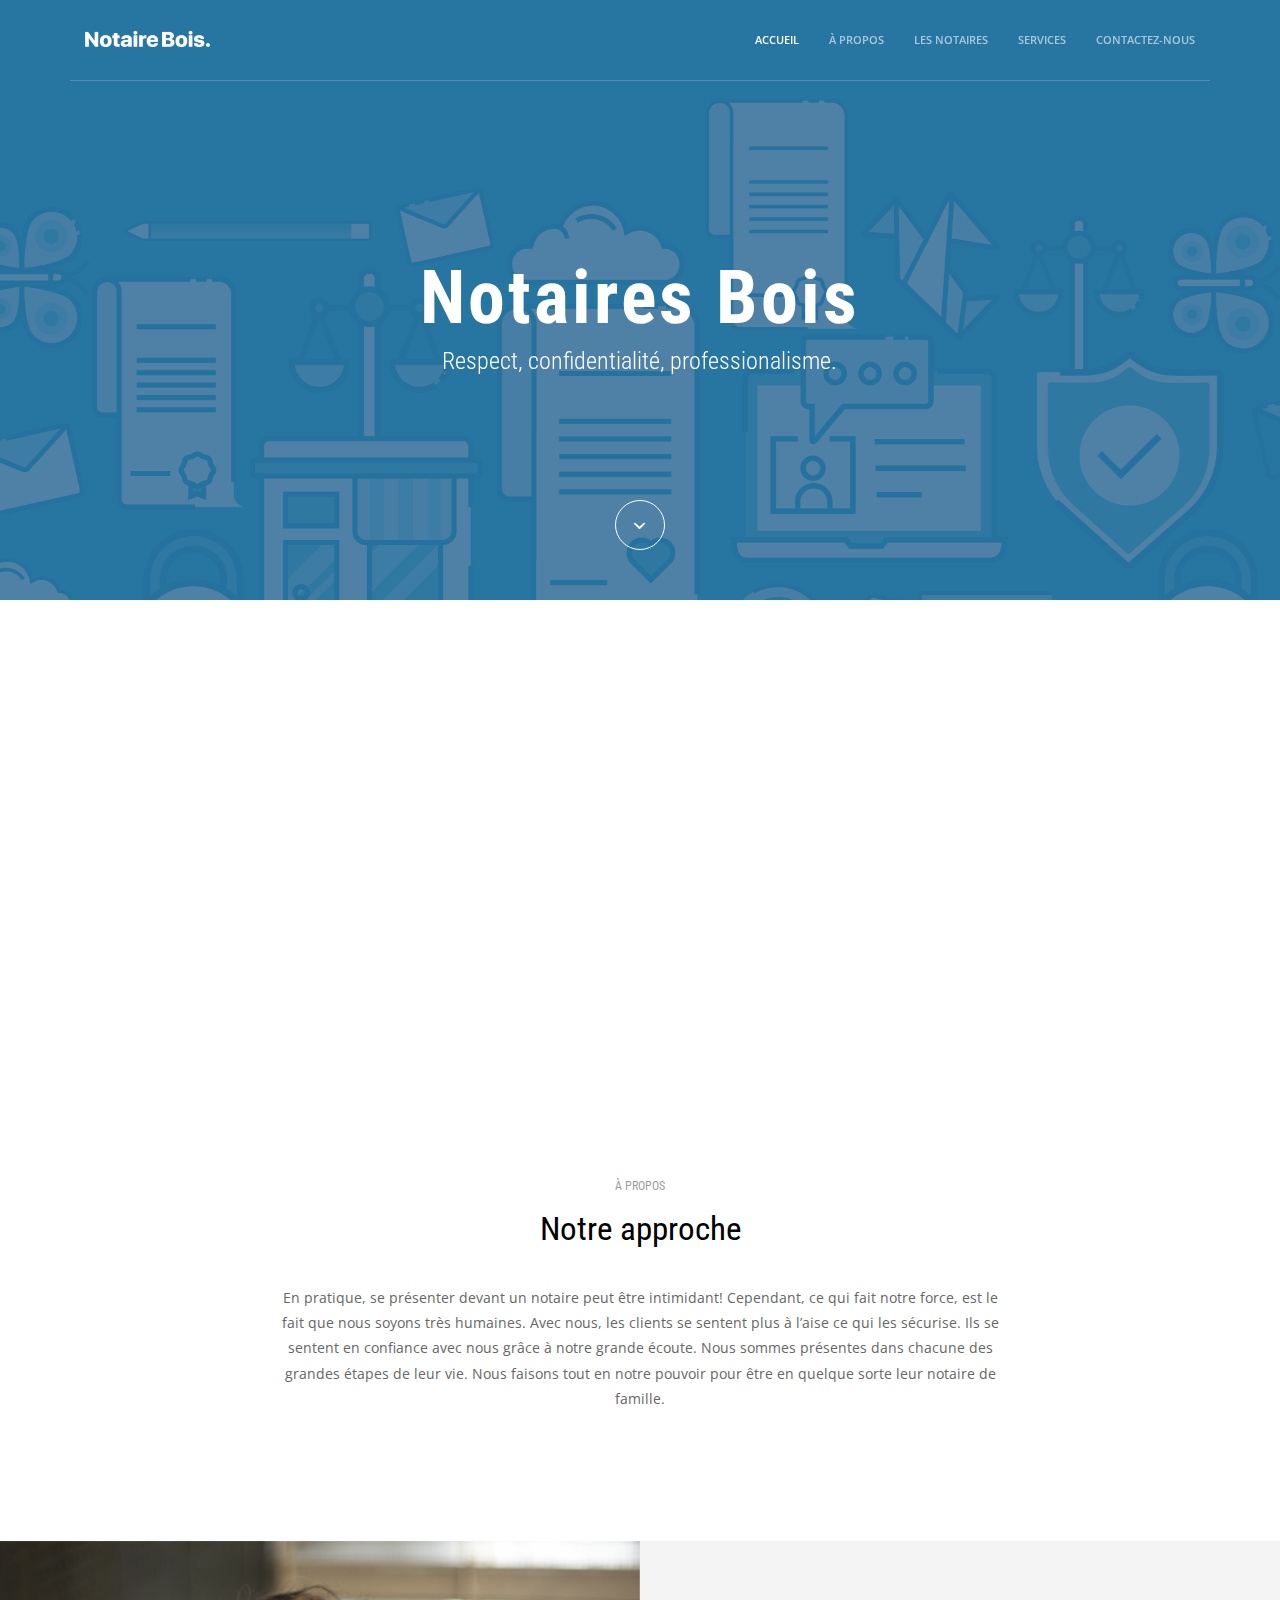
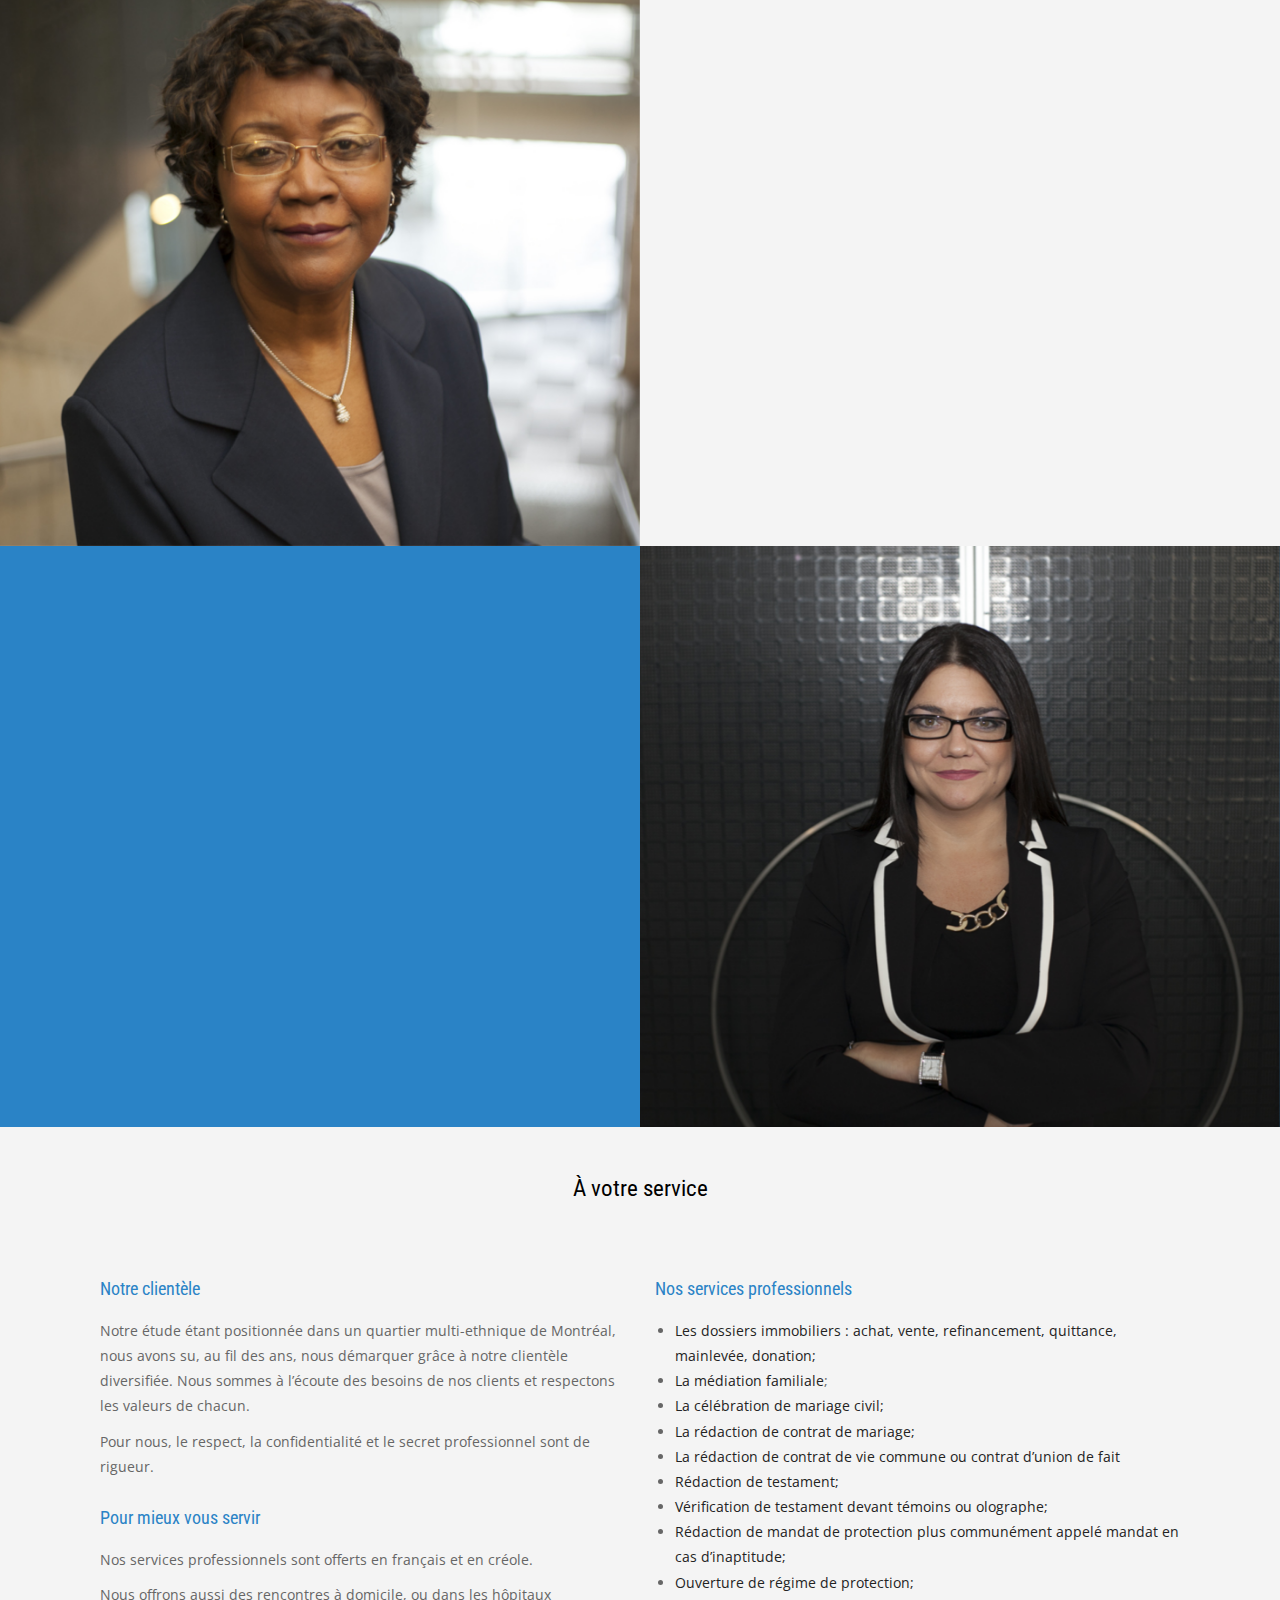
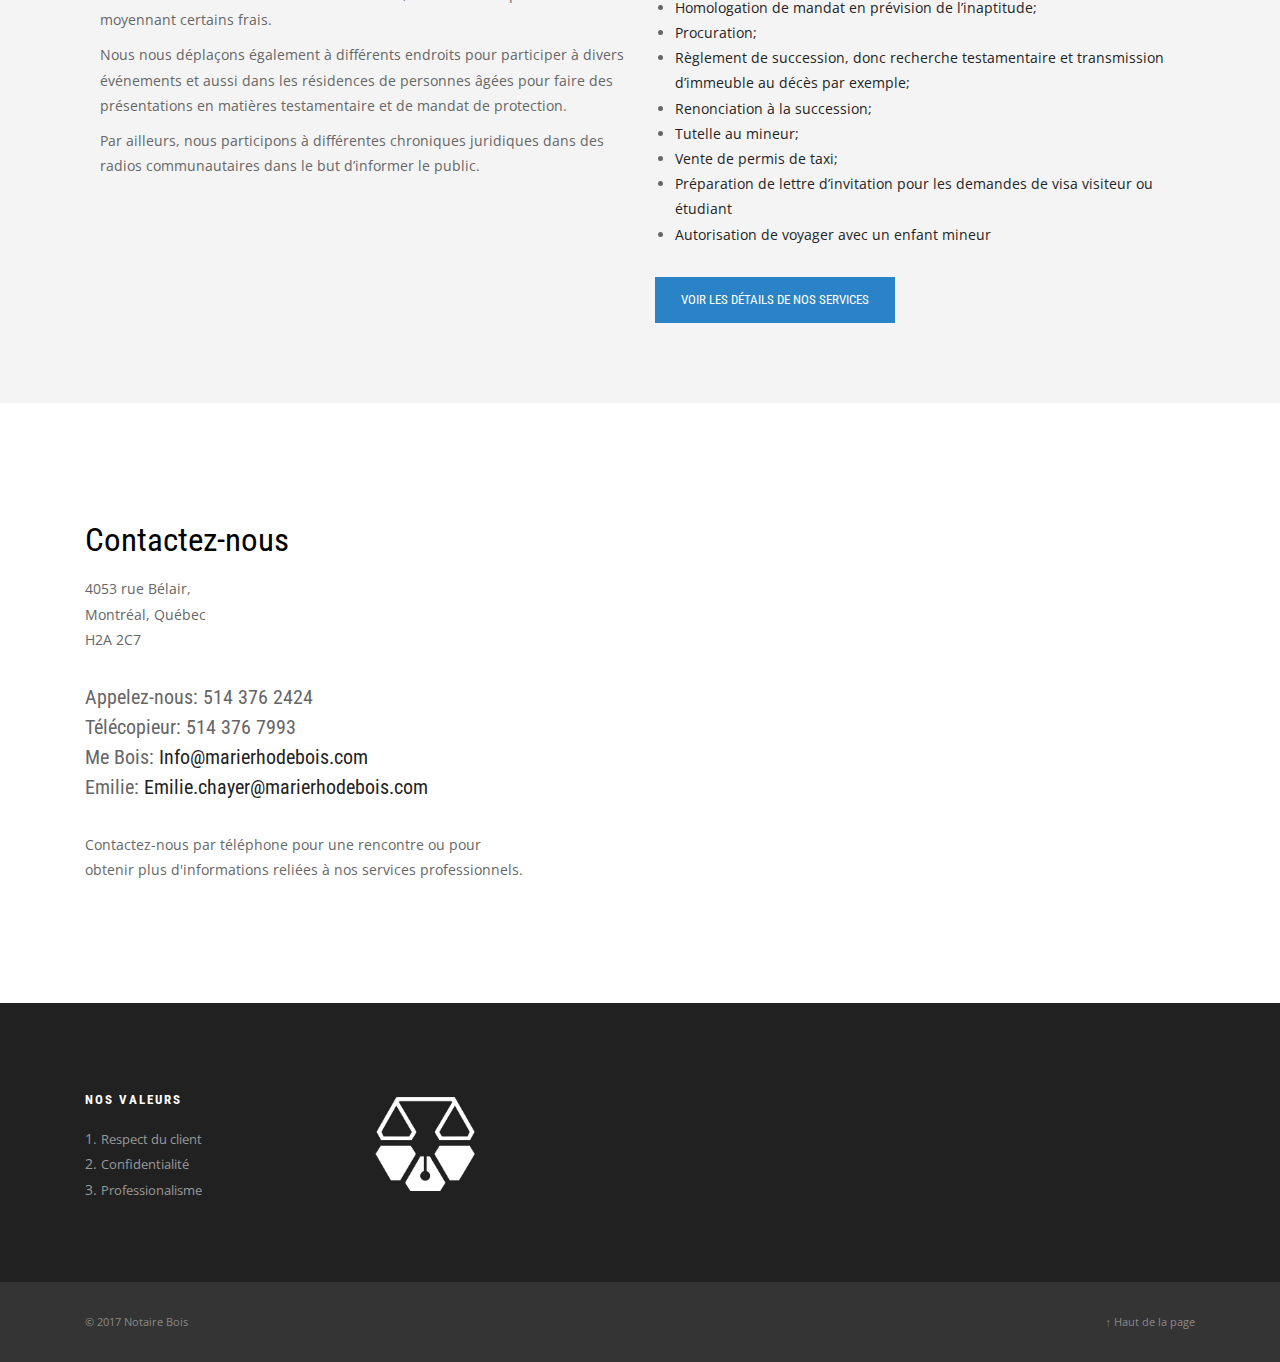
==== commit 6ee839b8: "added new jumbotront image" ====
--- a/index.html
+++ b/index.html
@@ -128,9 +128,11 @@
             <!-- Content -->
             <div class="content clearfix">
 
+
                 <!-- Fullscreen Slider Section -->
                 <section id="home" class="section-block featured-media tm-slider-parallax-container">
-                    <div class="tm-slider-container full-width-slider" data-featured-slider data-parallax data-parallax-fade-out data-scale-under="960" style="background-color:#2a83c6">
+                    <div class="tm-slider-container full-width-slider jumbotront-gradient" data-featured-slider data-parallax data-parallax-fade-out data-scale-under="960">
+
                         <ul class="tms-slides">
                             <li class="tms-slide" data-image data-force-fit data-overlay-bkg-color="#00000" data-overlay-bkg-opacity="0.25">
                                 <div class="tms-content">
@@ -149,8 +151,11 @@
                                 <div class="tms-caption" data-animate-in="preset:slideInUpShort;duration:1000ms;delay:1000ms;" data-x="center" data-y="bottom" data-offsety="50">
                                     <a href="#about" class="icon-circled icon-down-open-mini medium scroll-link border-white bkg-hover-theme color-white color-hover-white no-margins" data-offset="-60"></a>
                                 </div>
-                                <!--<img data-src="images/white-bg" data-retina src="images/blank.png" alt="" style="background-color:#fff;" />-->
+                                <img data-src="images/jumbo2.png" data-retina src="images/jumbo2.png" alt="" />
+
                             </li>
+
+
                         </ul>
                     </div>
                 </section>
@@ -158,13 +163,11 @@
 
                 <!-- About -->
                 <section id="about">
-                    
+
                     <!-- mini video -->
                     <div class="section-block pb-0">
-                        <div class="row">
-                            <div class="video-1">
-                                <iframe src="https://www.youtube.com/embed/6kUWx4026Nc?ecver=2" frameborder="0" style="position:absolute;width:100%;height:100%;left:0" allowfullscreen></iframe>
-                            </div>
+                        <div class="video-1">
+                            <iframe src="https://www.youtube.com/embed/6kUWx4026Nc?ecver=2" frameborder="0" style="position:absolute;width:100%;height:100%;left:0" allowfullscreen></iframe>
                         </div>
                     </div>
 
--- a/css/skin-travel-agency-one-page.css
+++ b/css/skin-travel-agency-one-page.css
@@ -1851,7 +1851,7 @@
 .featured-media,
 .full-width-slider,
 .parallax {
-    height: 20rem;
+    height: 60rem;
     padding: 0;
 }
 
@@ -4671,4 +4671,7 @@
         width:100%;
         margin: auto;
     }
-}+}
+.jumbotront-gradient {
+    background-color:#2a83c6!important;
+}
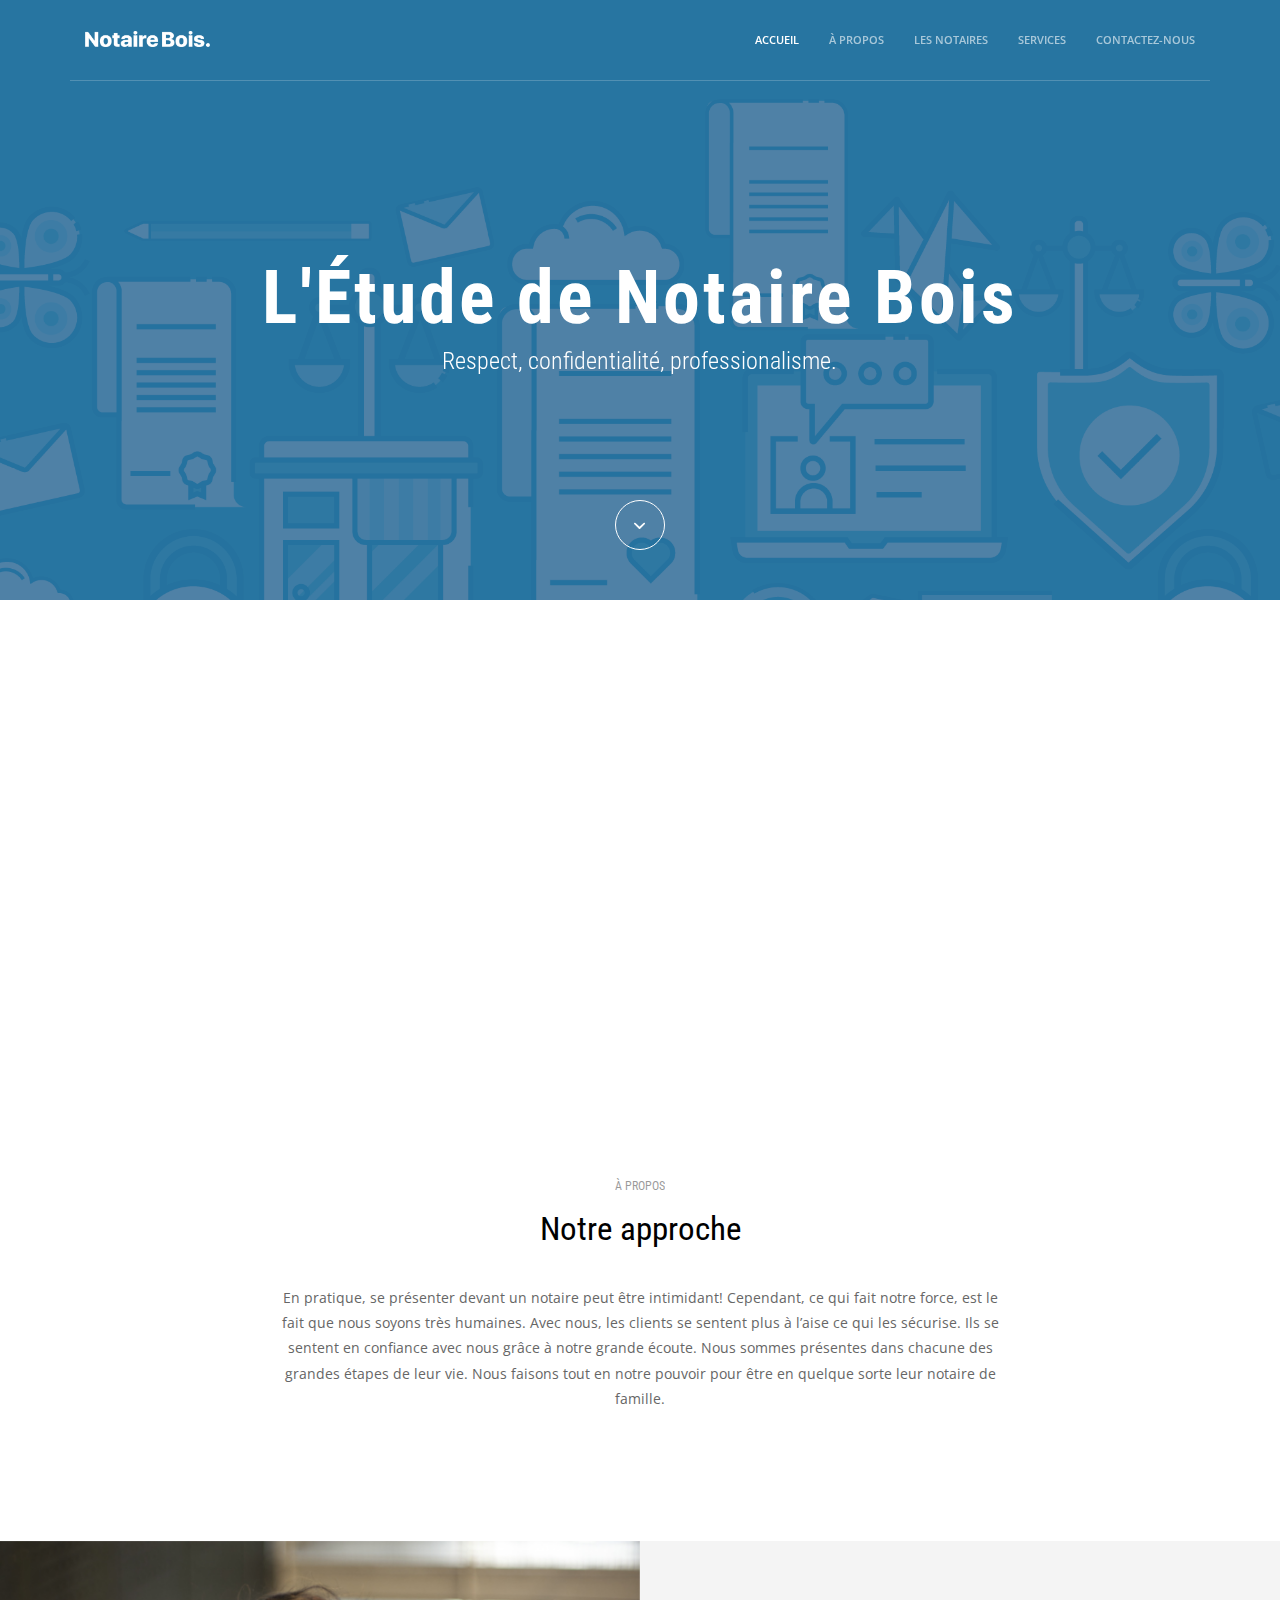
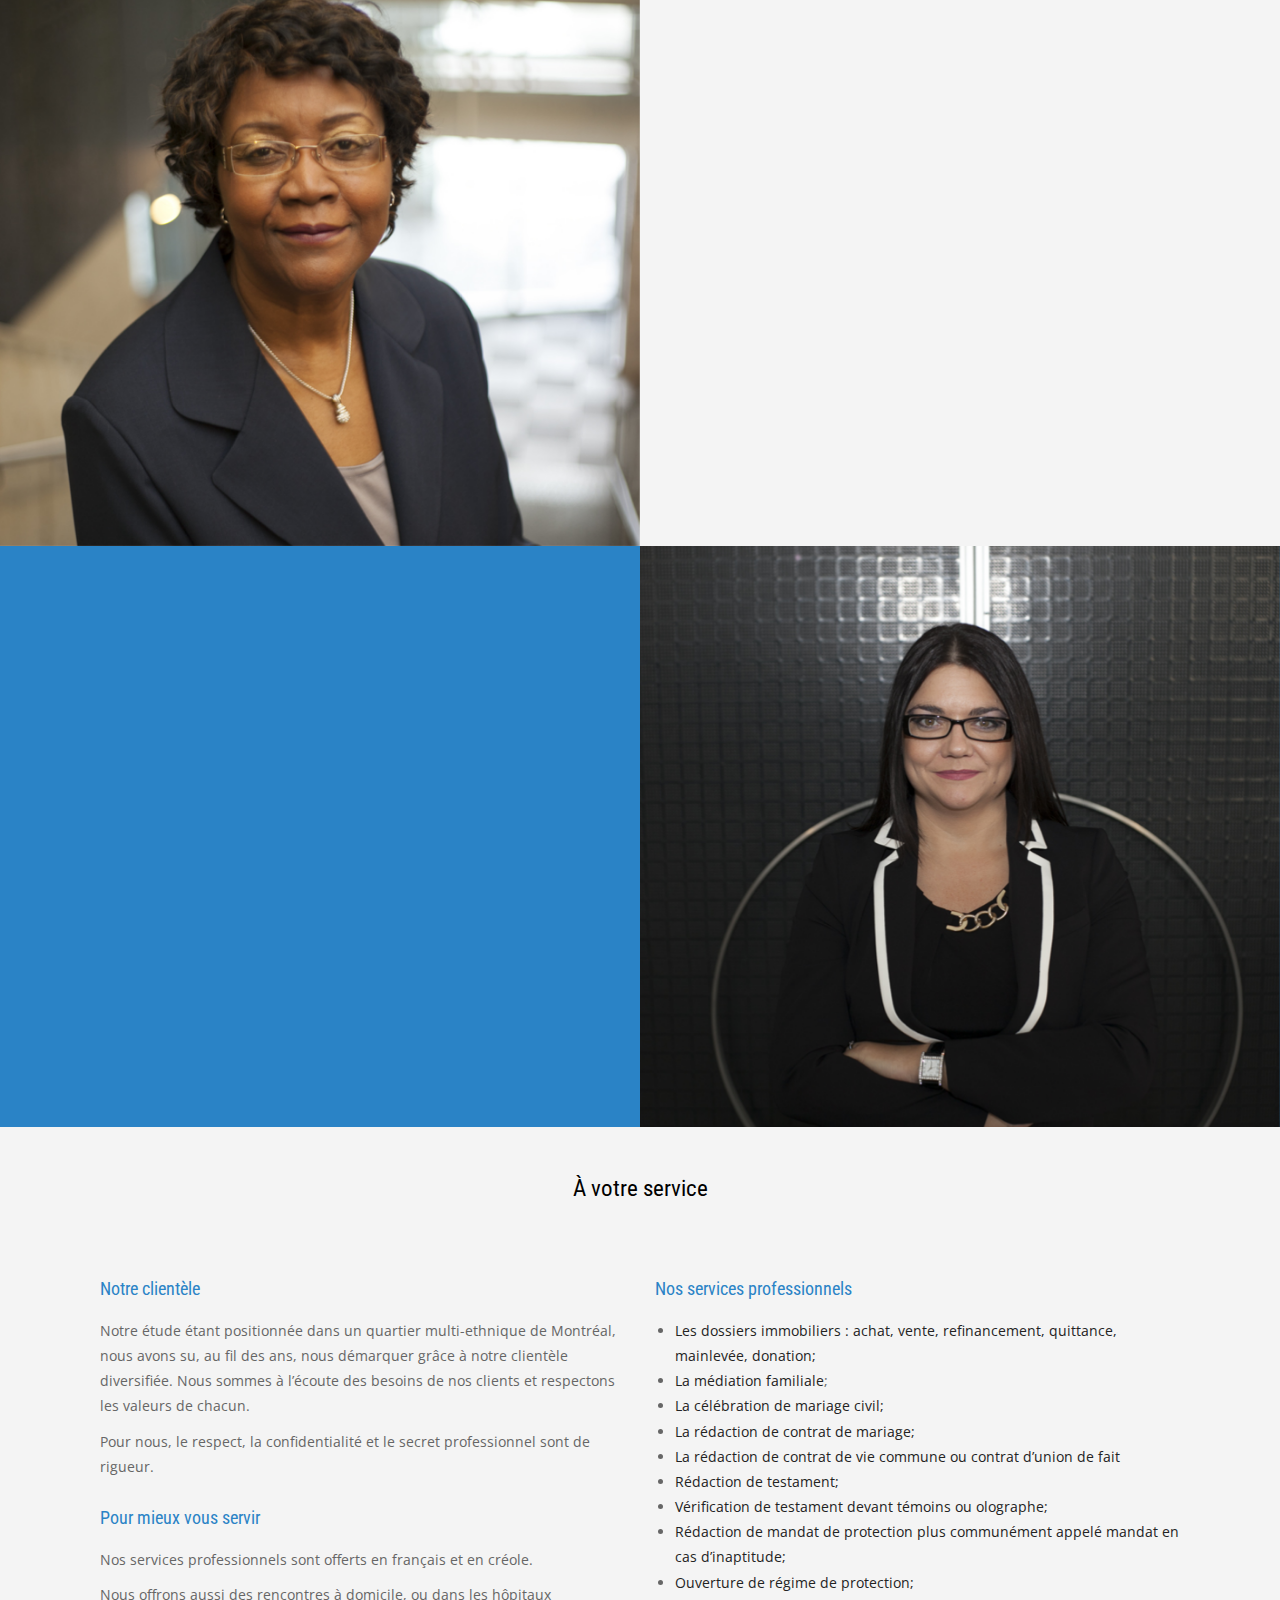
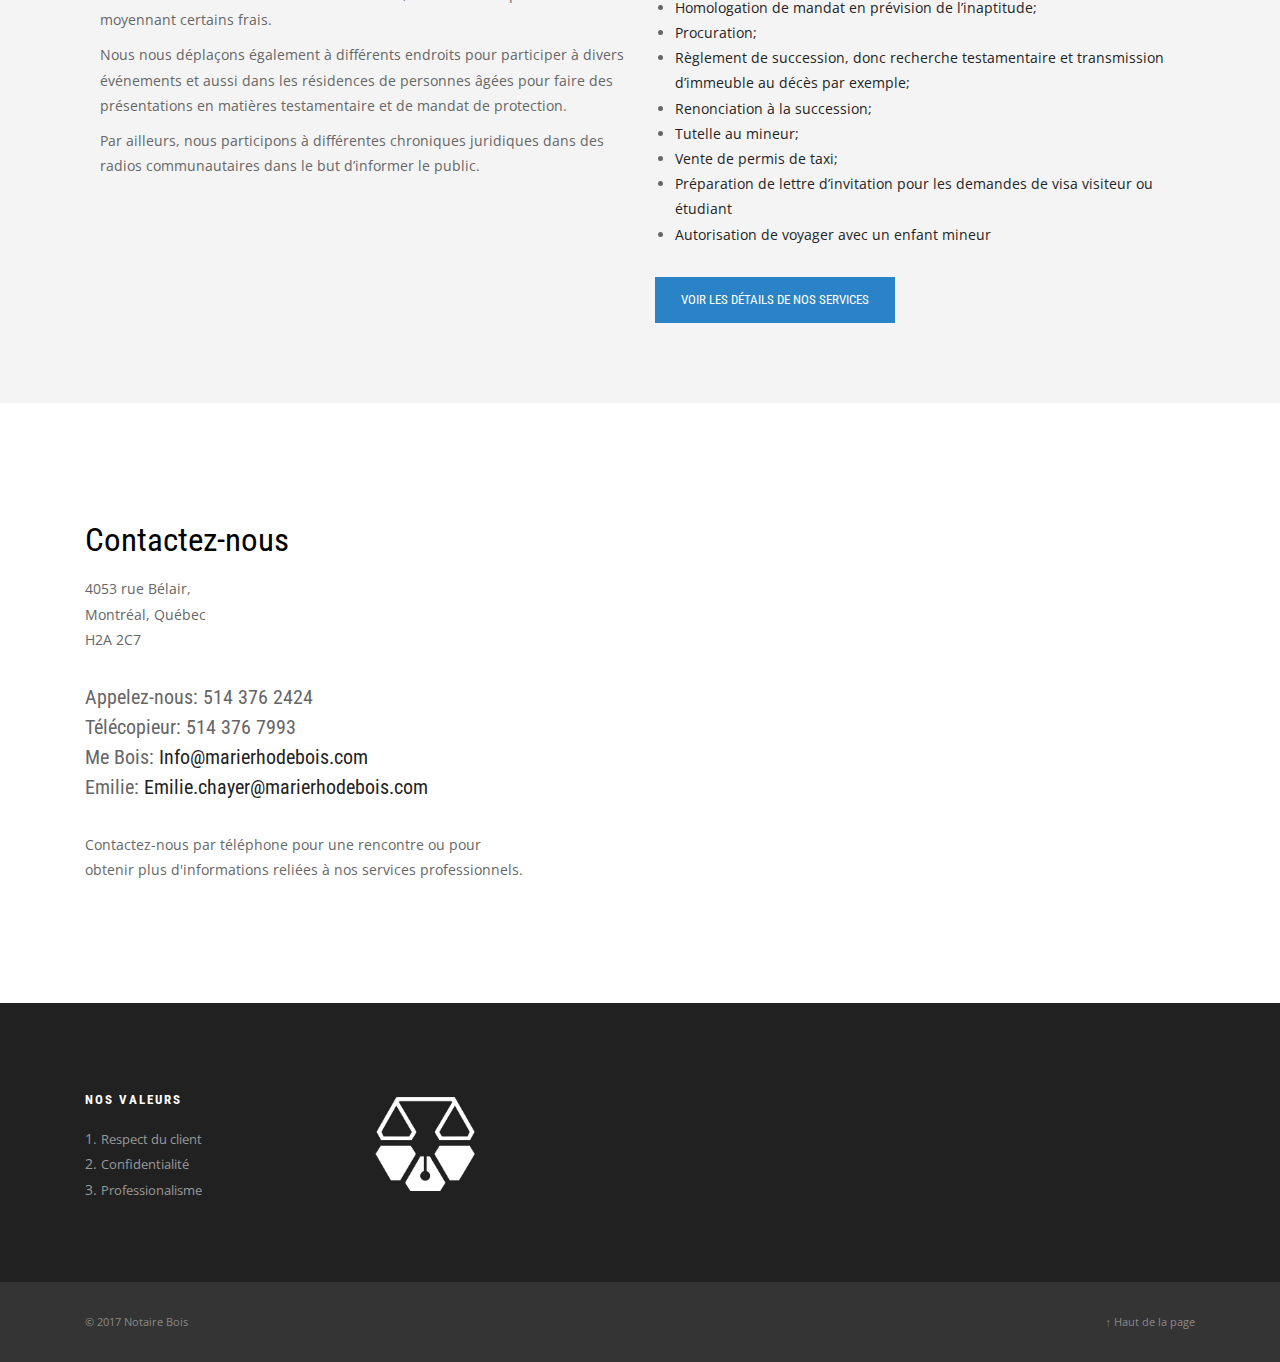
==== commit 73b445c0: "title change" ====
--- a/index.html
+++ b/index.html
@@ -141,7 +141,7 @@
                                             <div class="column width-10 offset-1 pd-20 center">
                                                 <!--<h5 class="tms-caption text-uppercase weight-bold color-white mb-10" data-animate-in="preset:slideInDownShort;duration:900ms;delay:100ms;" data-no-scale>Services notariaux à Montréal</h5>-->
                                                 <div class="clear"></div>
-                                                <h1 class="tms-caption title-xlarge lspacing-medium weight-bold color-white mb-10" data-animate-in="preset:slideInDownShort;duration:900ms;delay:300ms;" data-no-scale>Notaires Bois</h1>
+                                                <h1 class="tms-caption title-xlarge lspacing-medium weight-bold color-white mb-10" data-animate-in="preset:slideInDownShort;duration:900ms;delay:300ms;" data-no-scale>L'Étude de Notaire Bois</h1>
                                                 <div class="clear"></div>
                                                 <p class="tms-caption font-alt-1 text-medium weight-light color-white hide-on-mobile mb-30" data-animate-in="preset:slideInDownShort;duration:900ms;delay:500ms;" data-no-scale>Respect, confidentialité, professionalisme.</p>
                                             </div>
